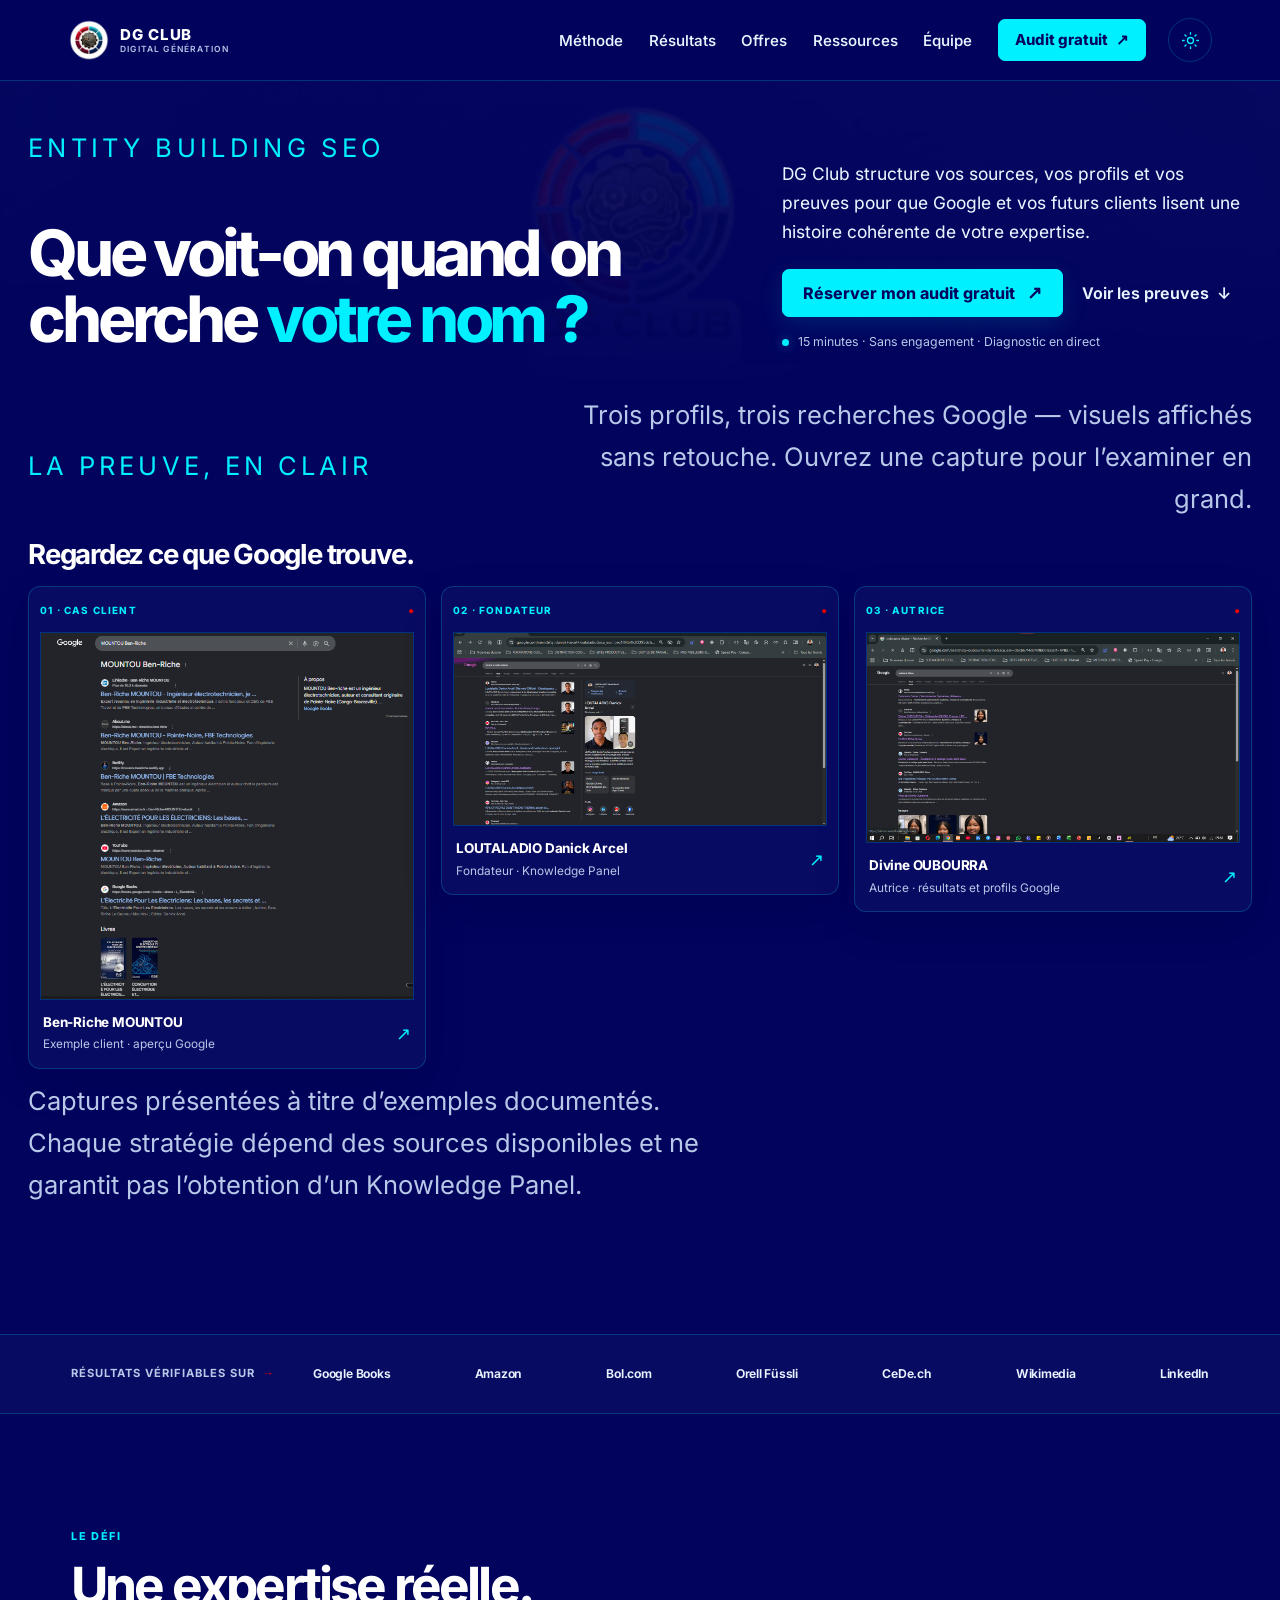
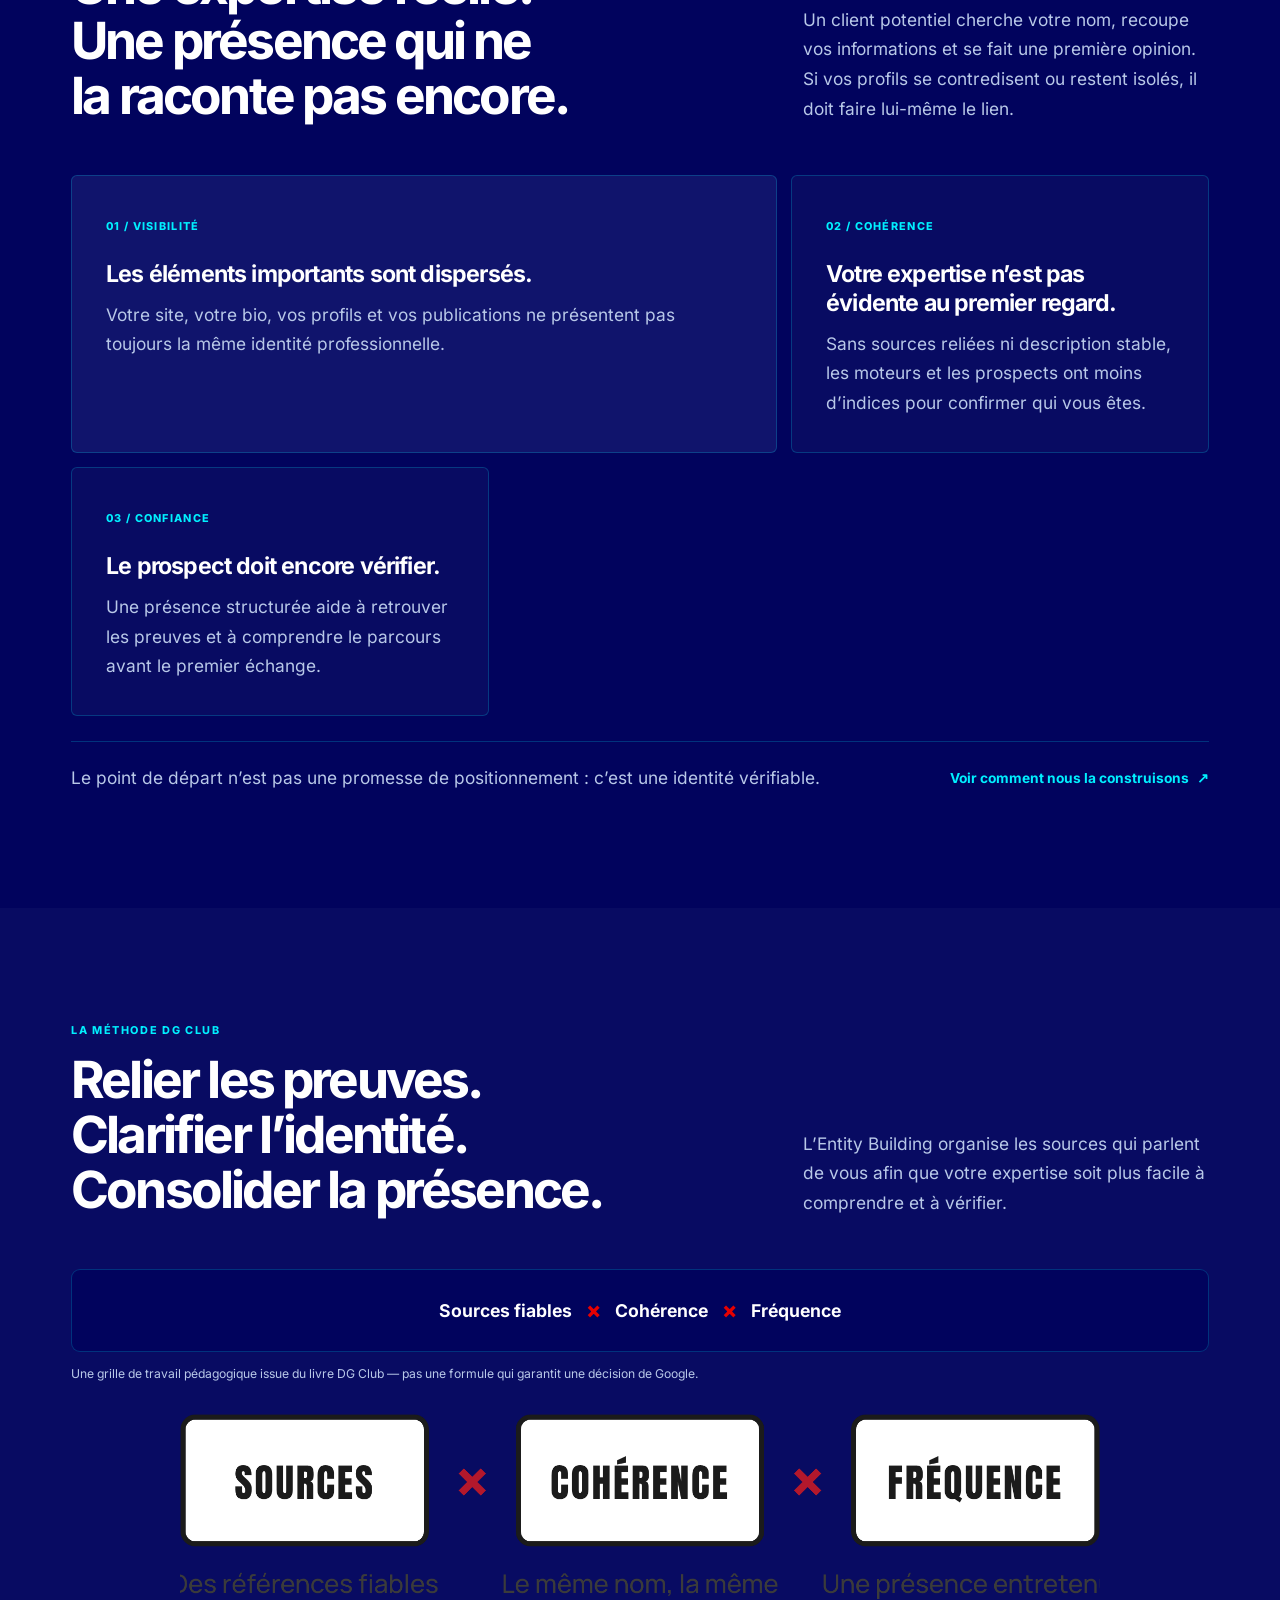
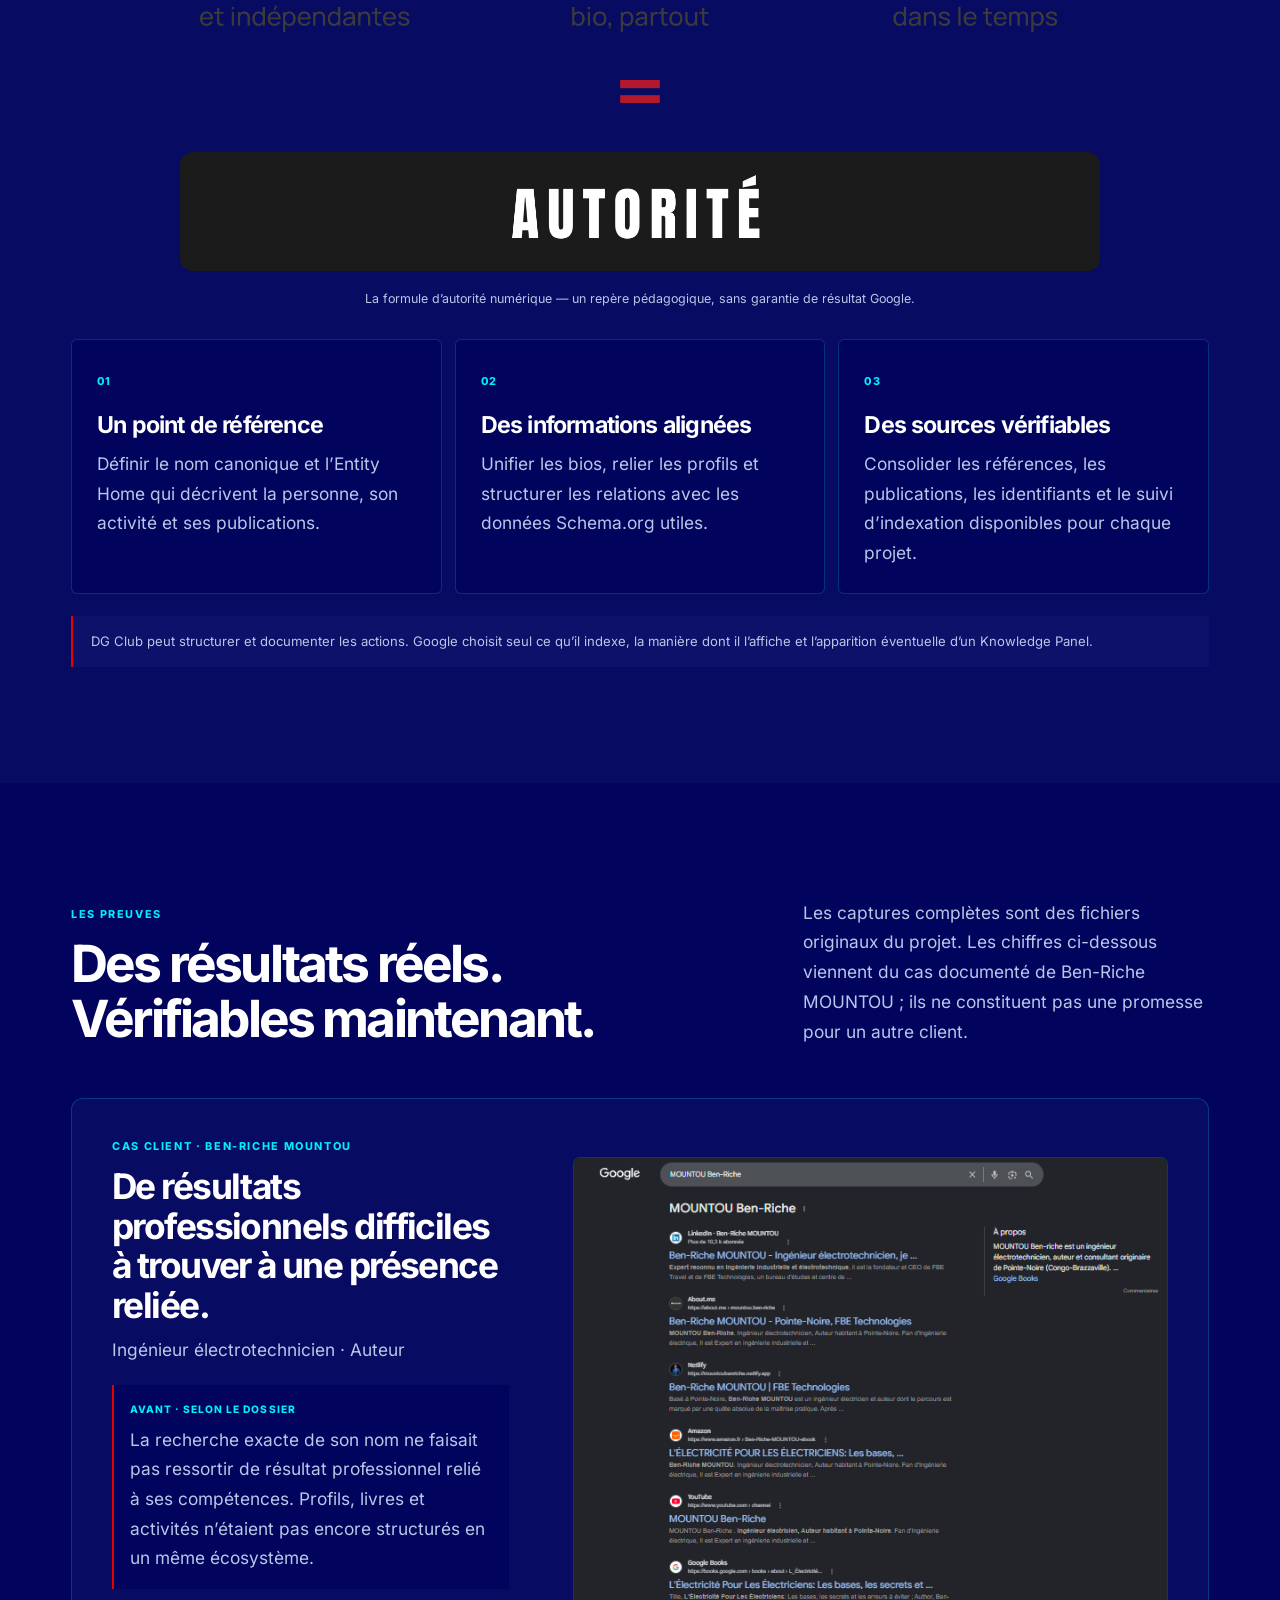
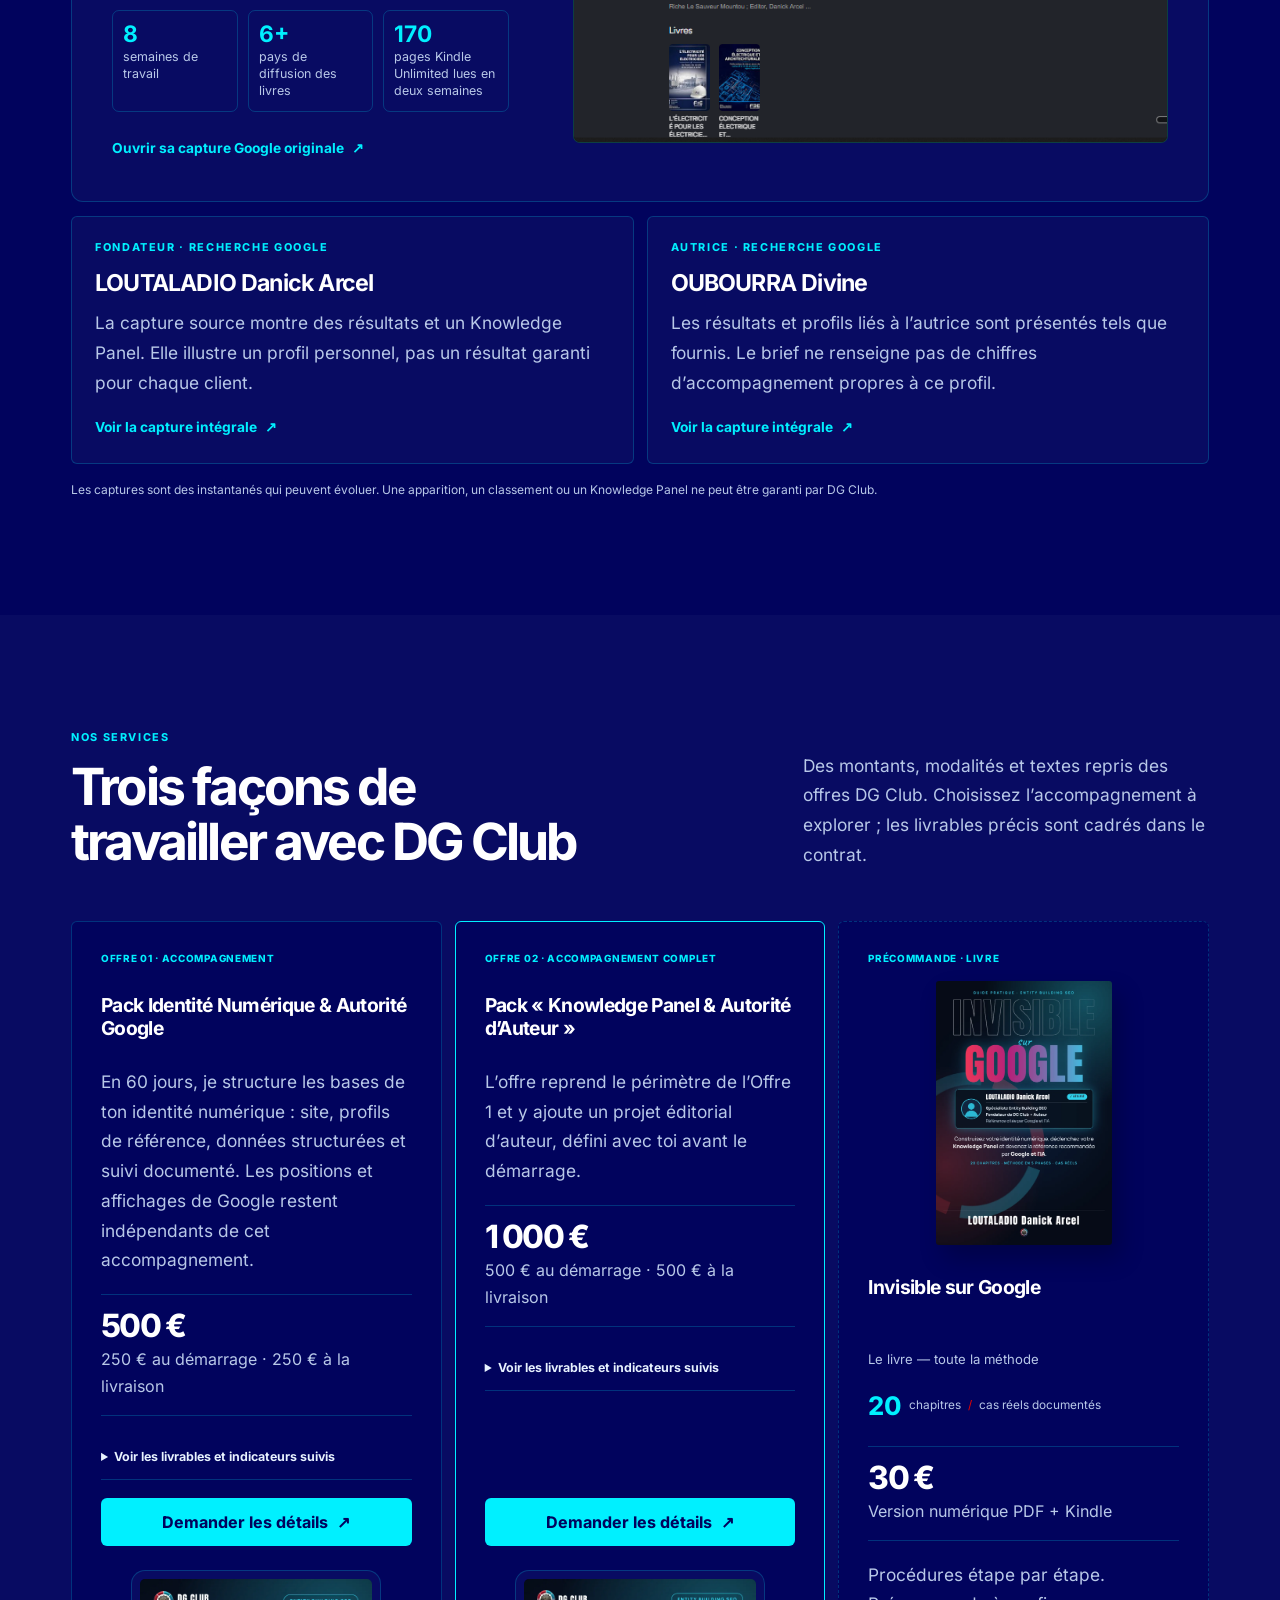
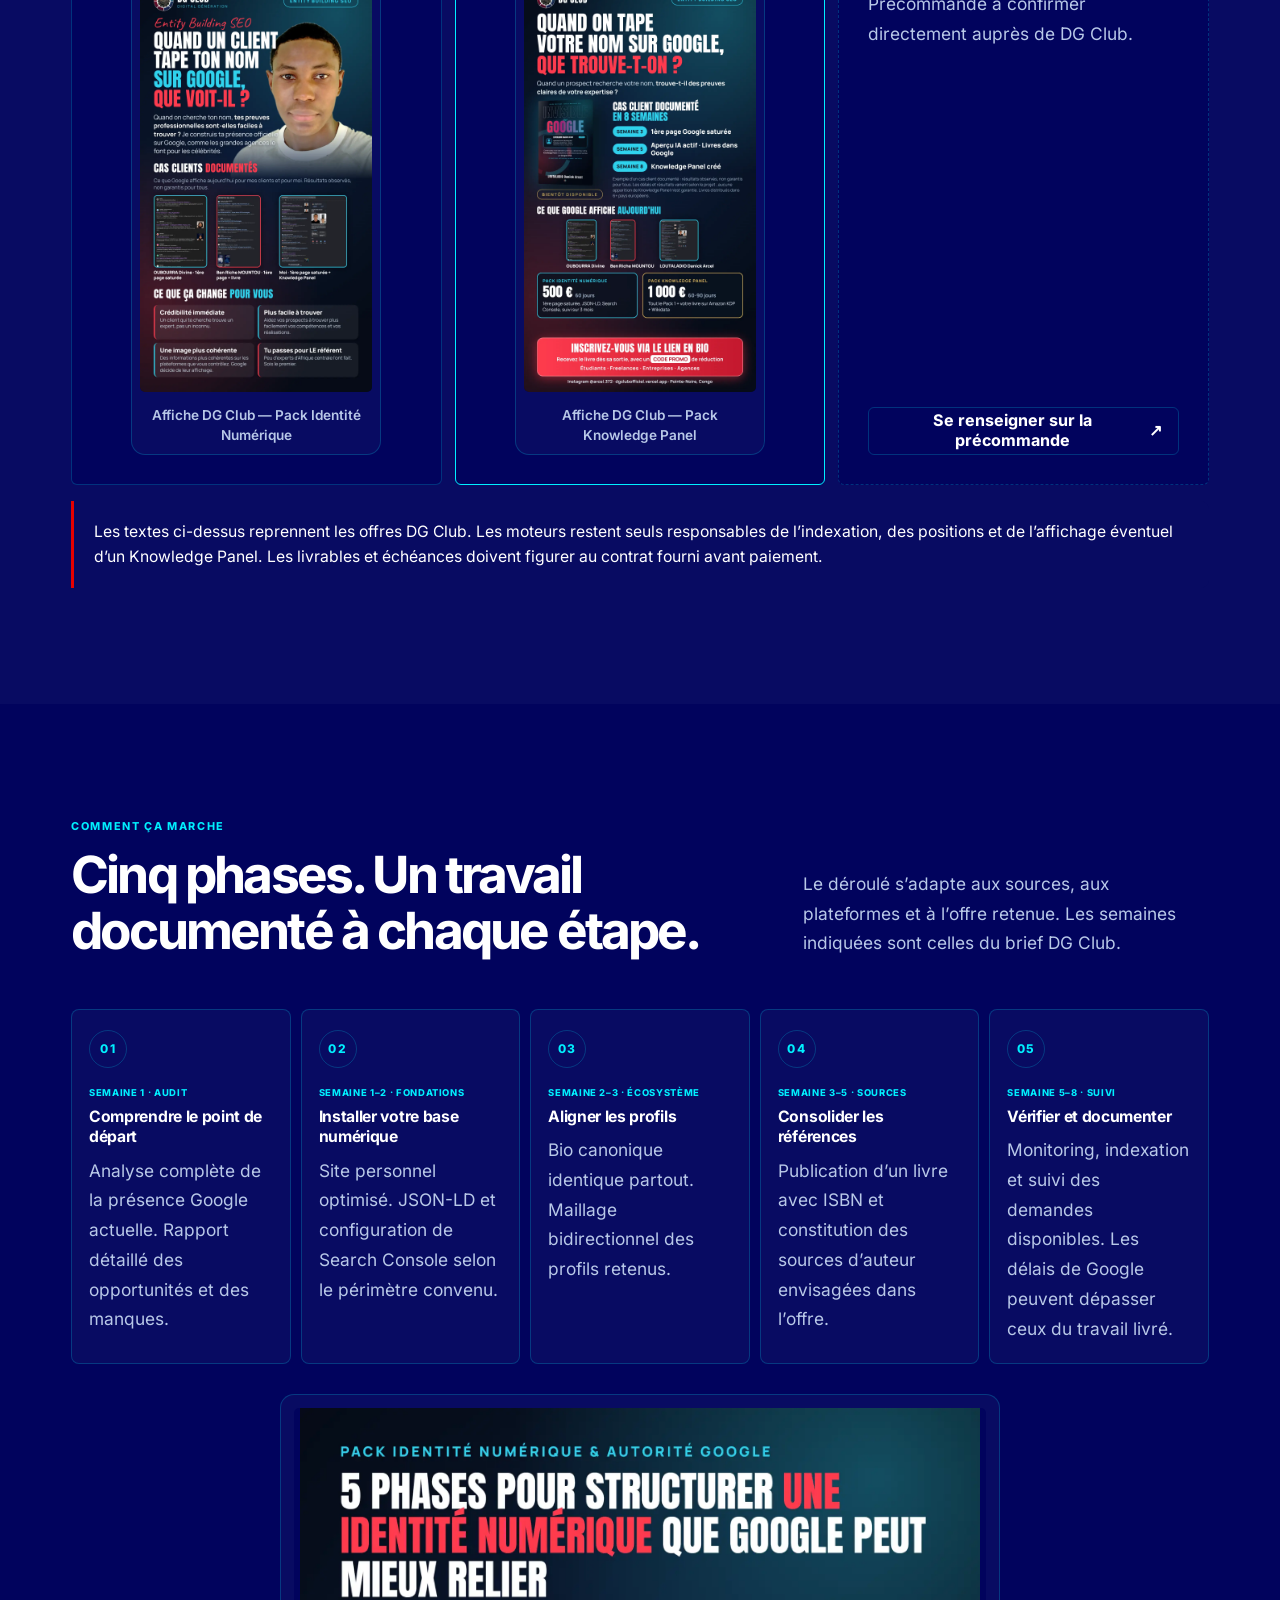
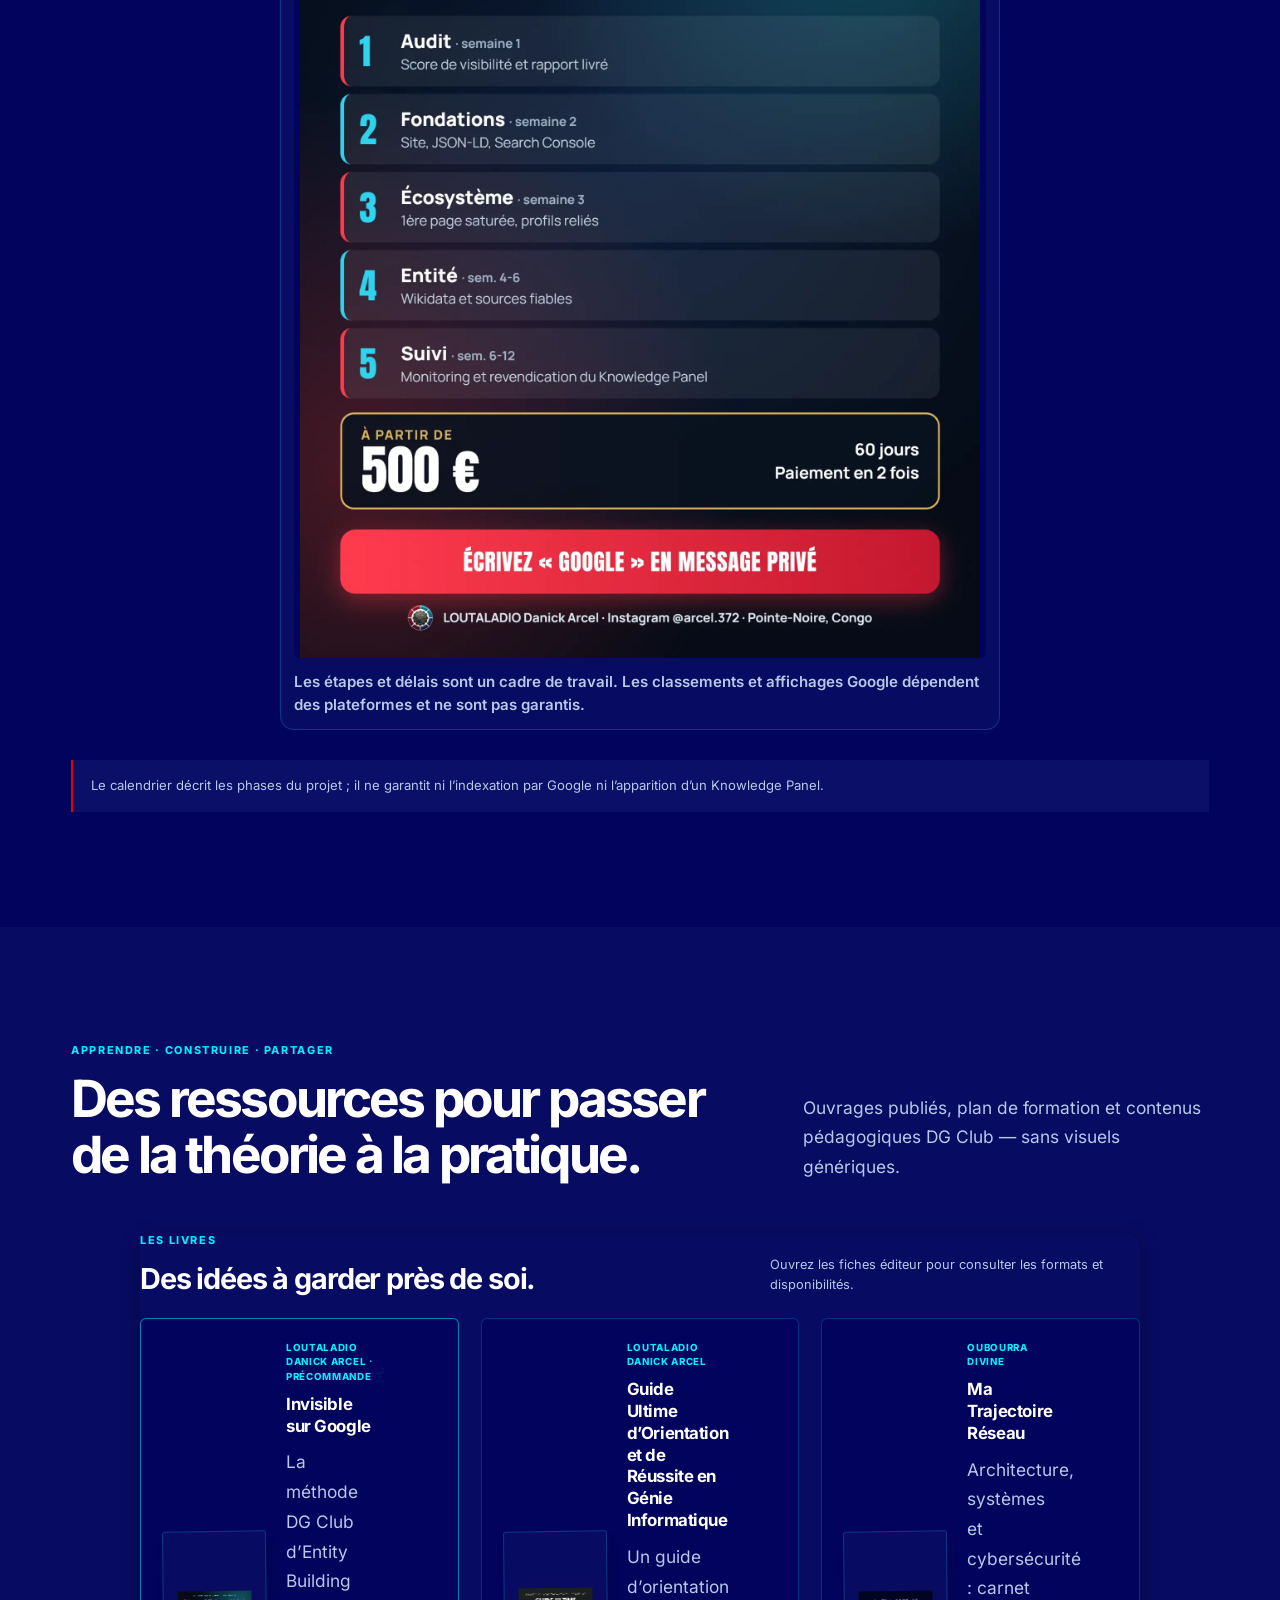
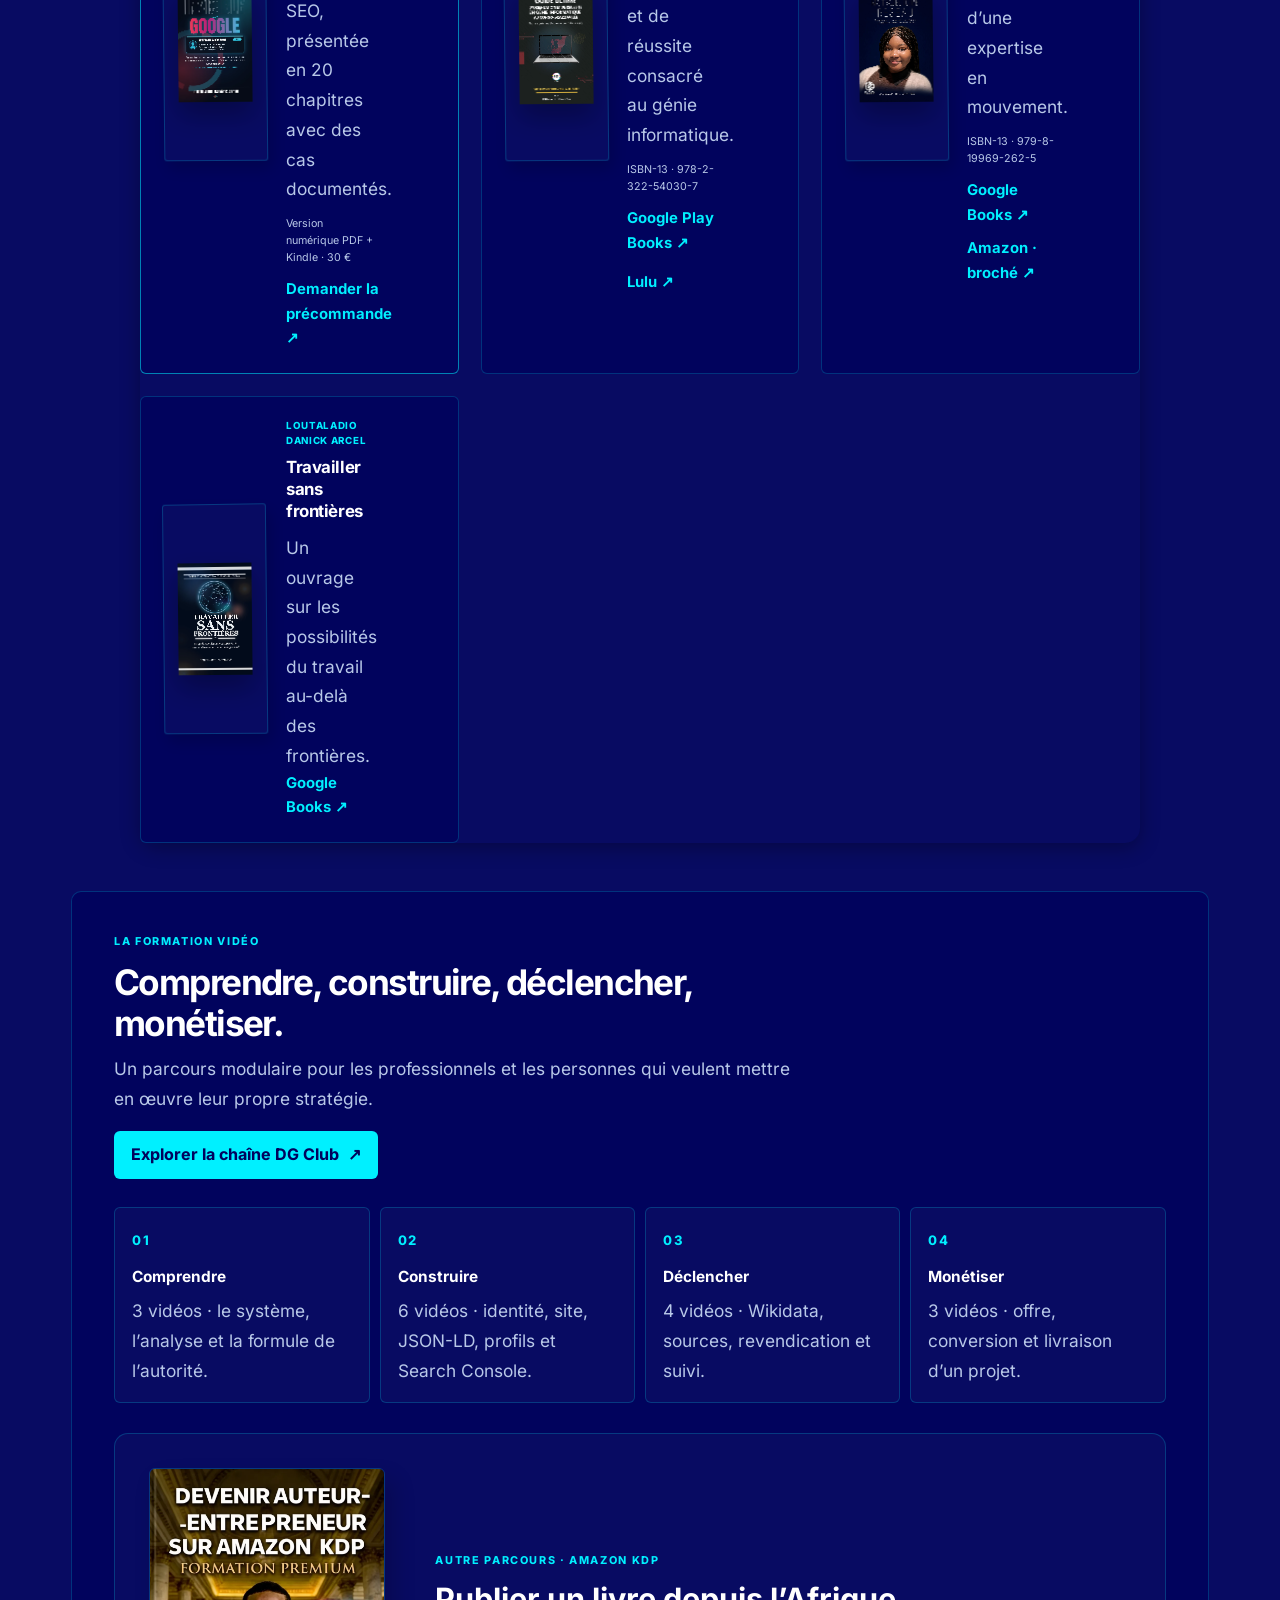
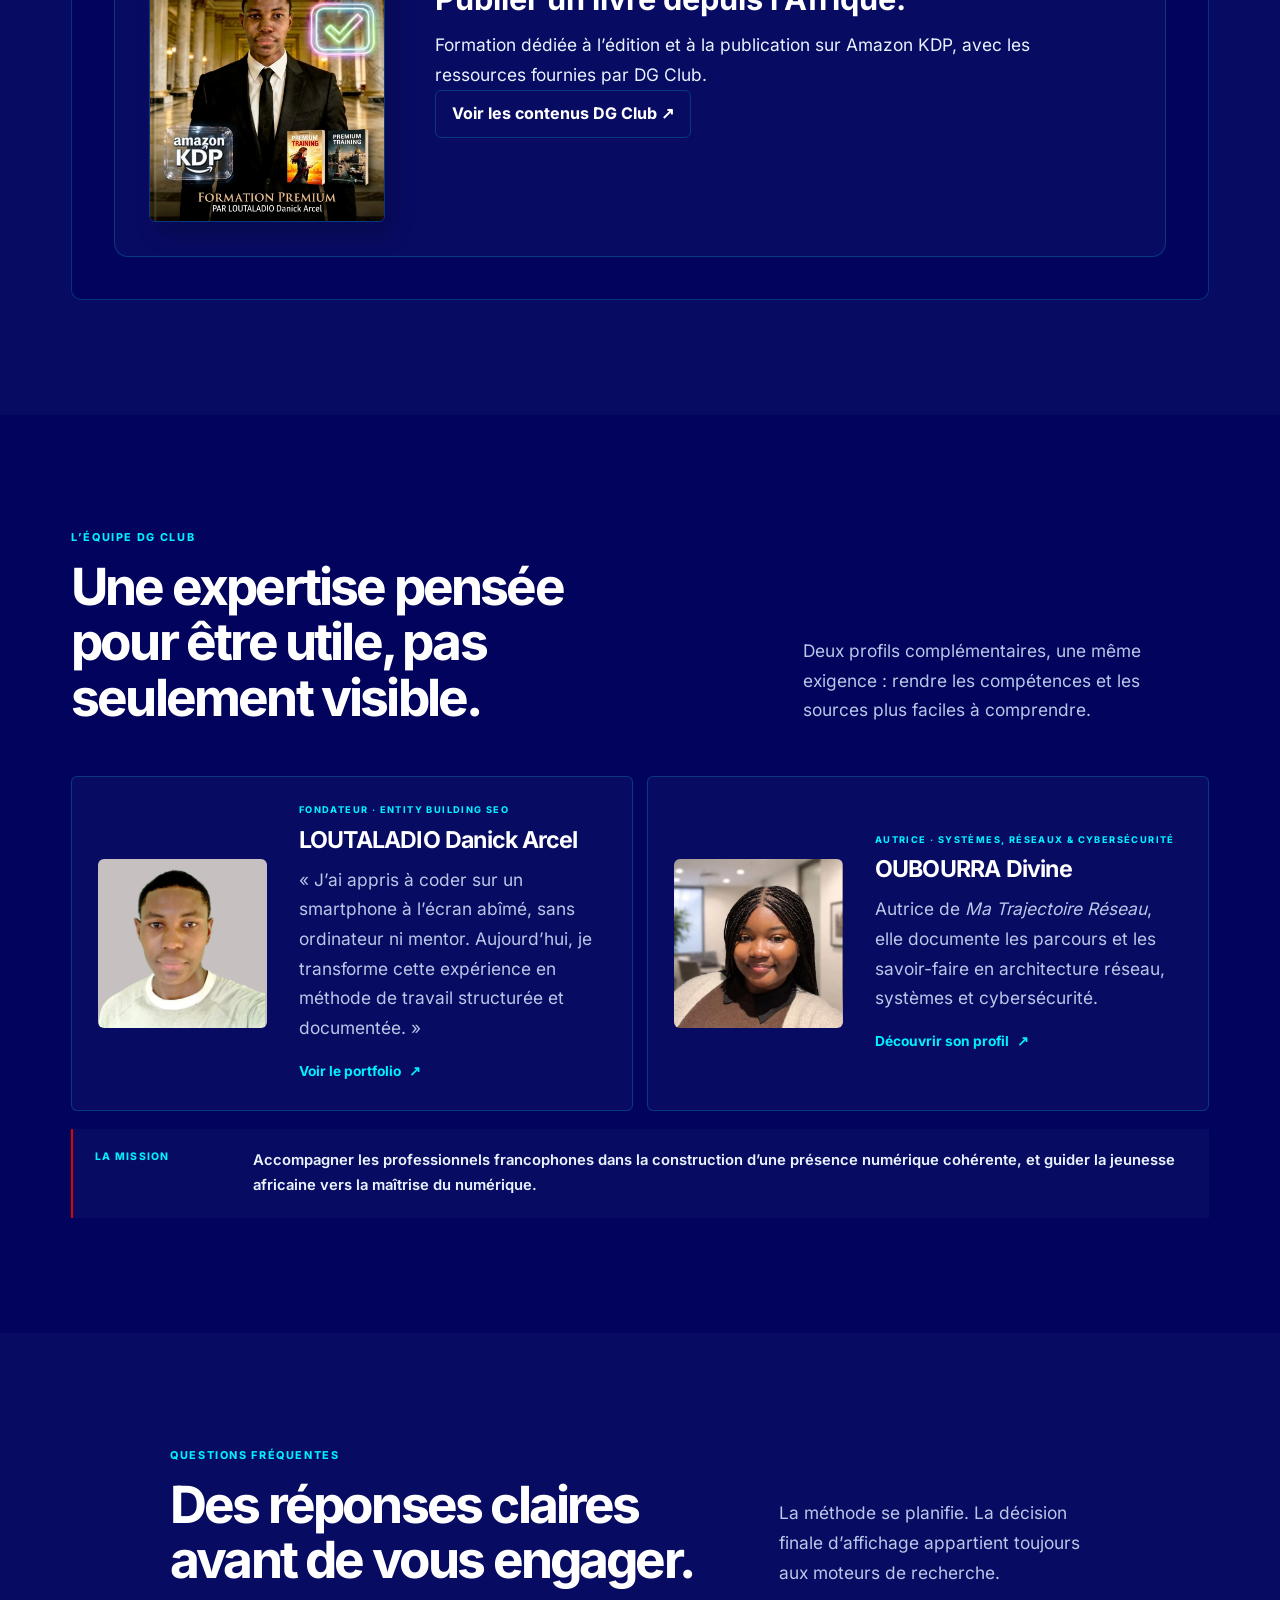
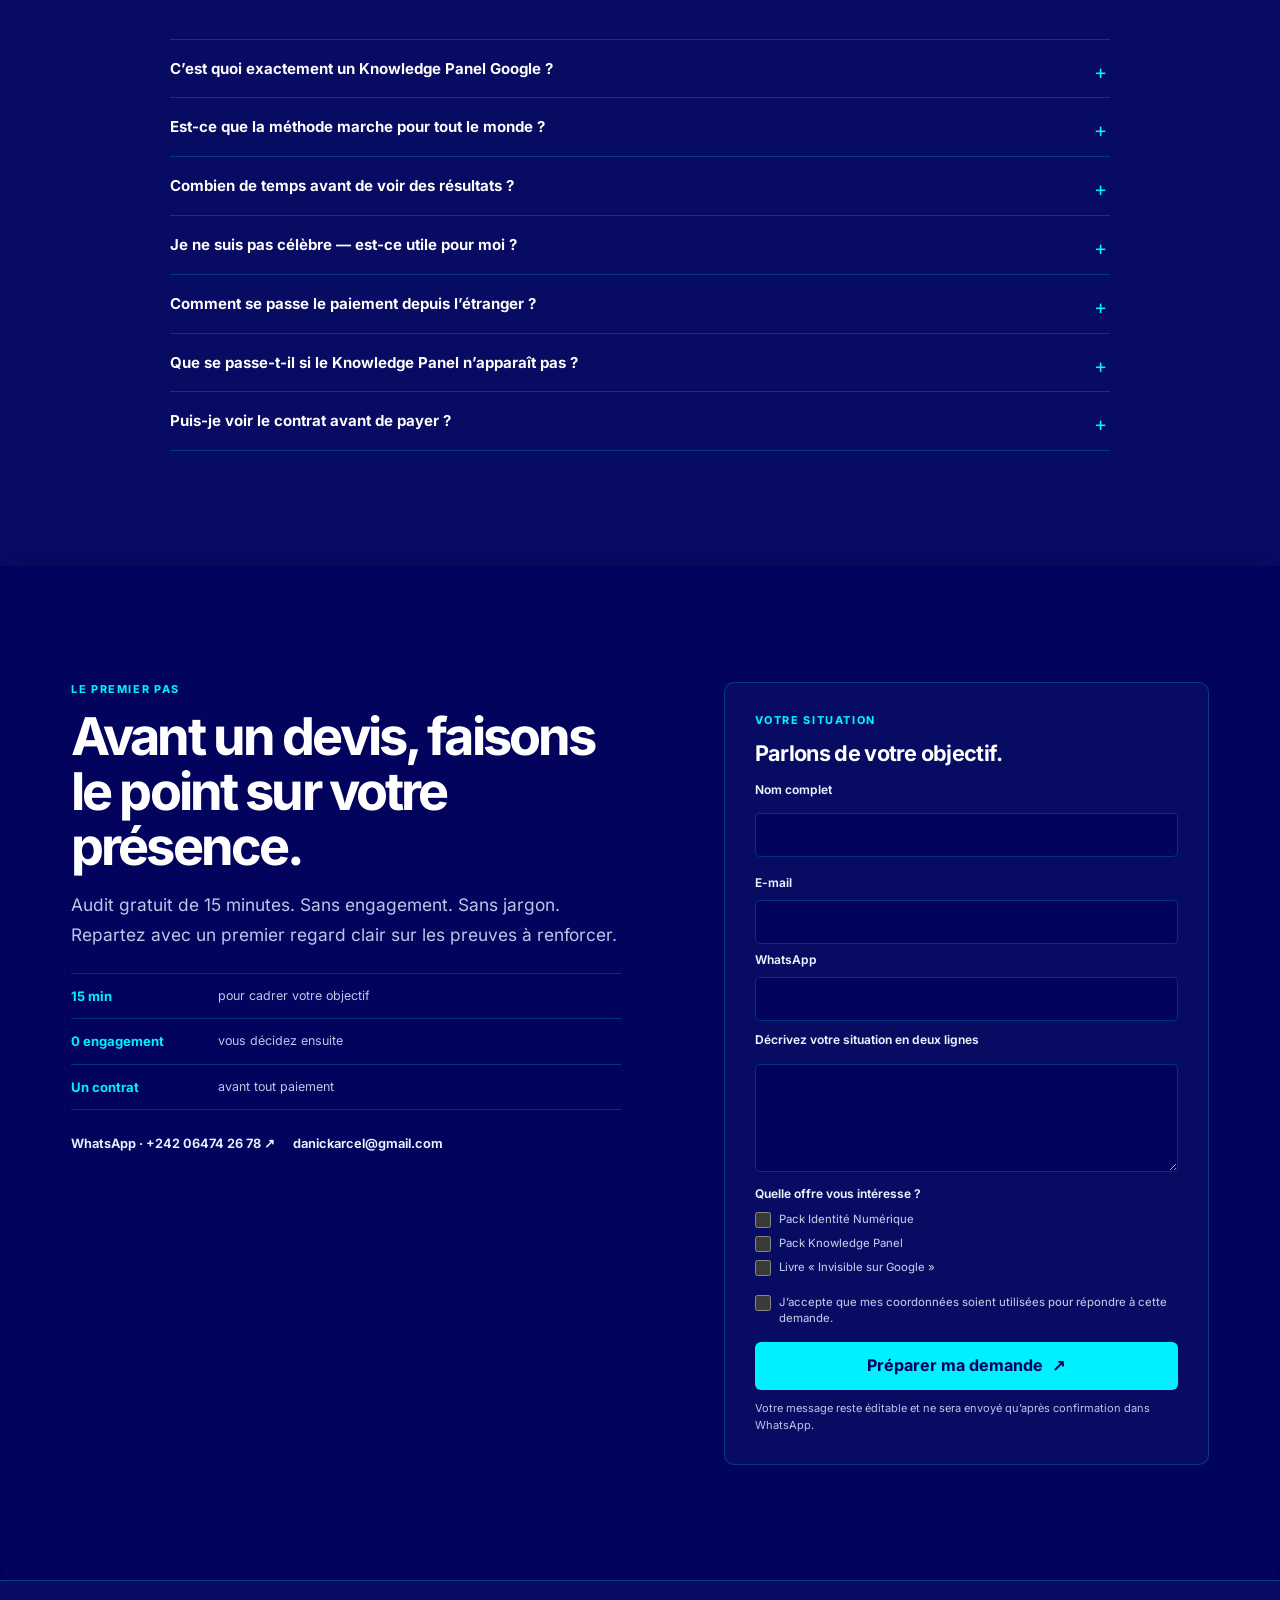
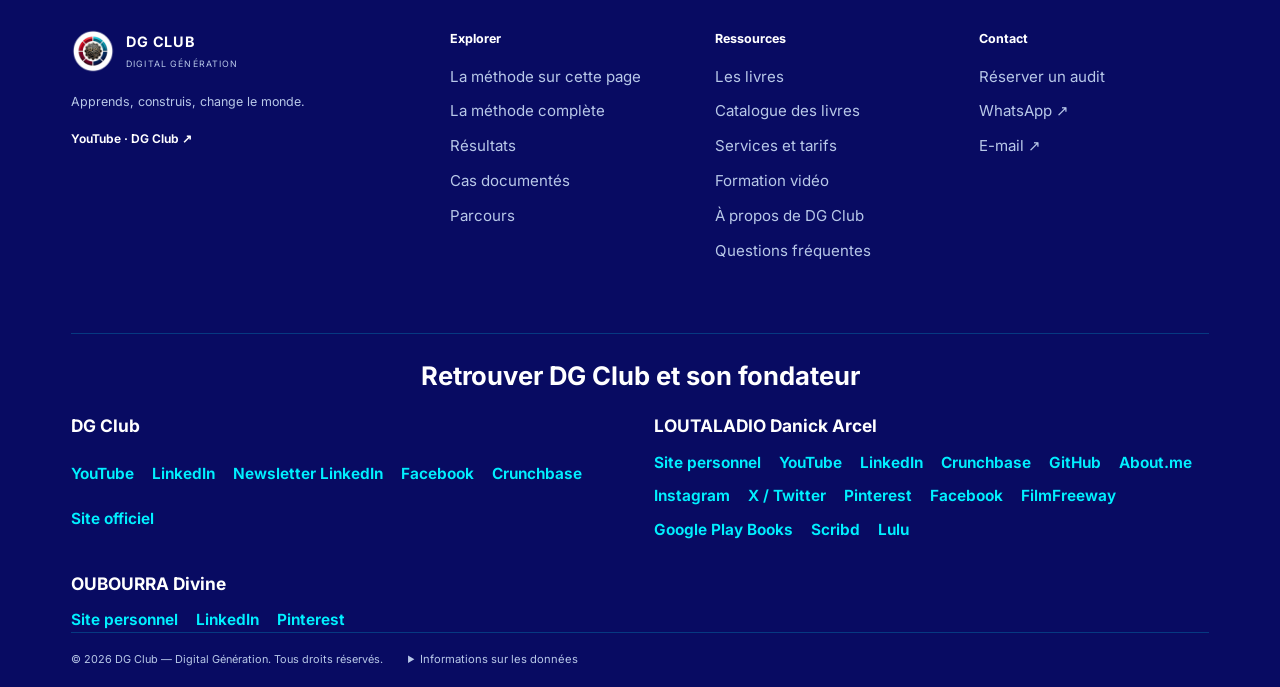
==== index.html @ a32ebce2 "Clarifier les offres DG Club et intégrer les nouveaux visuels" ====
<!DOCTYPE html>
<html lang="fr" data-theme="dark">
<head>
  <meta charset="UTF-8">
  <meta name="viewport" content="width=device-width, initial-scale=1.0">
  <meta name="theme-color" content="#01035D">
  <script>try{const t=localStorage.getItem('dgclub-theme');if(t==='dark'||t==='light')document.documentElement.dataset.theme=t}catch{}</script>
  <title>DG Club — L’académie africaine de l’autorité numérique</title>
  <meta name="description" content="DG Club accompagne les professionnels francophones en Entity Building SEO et guide la jeunesse africaine vers la maîtrise du numérique. Audit gratuit de 15 minutes.">
  <meta name="keywords" content="DG Club, Digital Génération, Entity Building SEO, identité numérique, tutoriels, livres, Danick Arcel Loutaladio, Divine Oubourra">
  <meta property="og:type" content="website">
  <meta property="og:url" content="https://dgclubofficiel.vercel.app/">
  <meta property="og:locale" content="fr_FR">
  <meta property="og:title" content="DG Club — L’académie africaine de l’autorité numérique">
  <meta property="og:description" content="Entity Building SEO pour professionnels francophones ; culture et ressources numériques pour la jeunesse africaine.">
  <meta property="og:image" content="https://dgclubofficiel.vercel.app/assets/Logo_DG_Club_Premium.png">
  <meta property="og:image:alt" content="Logo officiel DG Club, Digital Génération">
  <meta name="twitter:card" content="summary_large_image">
  <meta name="twitter:url" content="https://dgclubofficiel.vercel.app/">
  <meta name="twitter:title" content="DG Club — L’académie africaine de l’autorité numérique">
  <meta name="twitter:description" content="Entity Building SEO pour professionnels francophones ; culture et ressources numériques pour la jeunesse africaine.">
  <meta name="twitter:image" content="https://dgclubofficiel.vercel.app/assets/Logo_DG_Club_Premium.png">
  <link rel="canonical" href="https://dgclubofficiel.vercel.app/">
  <link rel="preload" href="assets/fonts/inter-latin.woff2" as="font" type="font/woff2" crossorigin>
  <link rel="preload" href="assets/brand/dgclub-banner-alpha.webp" as="image" type="image/webp" fetchpriority="high">
  <link rel="stylesheet" href="style.css">
  <link rel="stylesheet" href="hero.css">
  <link rel="stylesheet" href="social-proof-bar.css">
  <link rel="stylesheet" href="homepage-sections.css">
  <link rel="stylesheet" href="identity-polish.css">
  <link rel="icon" type="image/png" href="assets/optimized/logo-favicon-64.png">

  <!-- Graphe d’entités de la page d’accueil, fondé sur les identifiants publiés et vérifiés. -->
  <script type="application/ld+json">
  {
    "@context": "https://schema.org",
    "@graph": [
      {
        "@type": "Organization",
        "@id": "https://dgclubofficiel.vercel.app/#organization",
        "name": "DG Club",
        "alternateName": "Digital Génération Club",
        "url": "https://dgclubofficiel.vercel.app/",
        "logo": { "@type": "ImageObject", "url": "https://dgclubofficiel.vercel.app/assets/Logo_DG_Club_Premium.png", "width": 500, "height": 500 },
        "description": "DG Club est une académie numérique indépendante fondée à Pointe-Noire, au Congo-Brazzaville. Elle accompagne les professionnels francophones en Entity Building SEO et en autorité numérique, et guide la jeunesse africaine vers la maîtrise du numérique.",
        "founder": { "@id": "https://dgclubofficiel.vercel.app/#danick-loutaladio" },
        "member": { "@id": "https://dgclubofficiel.vercel.app/#divine-oubourra" },
        "sameAs": ["https://www.youtube.com/@DGClubOfficiel", "https://www.linkedin.com/company/dg-club/", "https://www.facebook.com/profile.php?id=61580465067147&sk=directory_links", "https://www.crunchbase.com/organization/dg-club-a2c3"],
        "foundingLocation": { "@type": "Place", "name": "Pointe-Noire, Congo-Brazzaville", "address": { "@type": "PostalAddress", "addressLocality": "Pointe-Noire", "addressCountry": "CG" } },
        "areaServed": ["France", "Canada", "Europe francophone", "Afrique francophone"],
        "contactPoint": { "@type": "ContactPoint", "telephone": "+24264742678", "contactType": "customer inquiries", "availableLanguage": "French" },
        "knowsAbout": ["Entity Building SEO", "identité numérique", "données structurées Schema.org", "autorité numérique", "orientation informatique", "Amazon KDP"]
      },
      {
        "@type": "WebSite",
        "@id": "https://dgclubofficiel.vercel.app/#website",
        "url": "https://dgclubofficiel.vercel.app/",
        "name": "DG Club",
        "inLanguage": "fr-FR",
        "publisher": { "@id": "https://dgclubofficiel.vercel.app/#organization" }
      },
      {
        "@type": "WebPage",
        "@id": "https://dgclubofficiel.vercel.app/#webpage",
        "url": "https://dgclubofficiel.vercel.app/",
        "name": "DG Club — L’académie africaine de l’autorité numérique",
        "inLanguage": "fr-FR",
        "isPartOf": { "@id": "https://dgclubofficiel.vercel.app/#website" },
        "about": { "@id": "https://dgclubofficiel.vercel.app/#organization" }
      },
      {
        "@type": "Person",
        "@id": "https://dgclubofficiel.vercel.app/#danick-loutaladio",
        "name": "LOUTALADIO Danick Arcel",
        "alternateName": ["Danick Arcel Loutaladio", "Danick Loutaladio"],
        "jobTitle": "Spécialiste Entity Building SEO, développeur web frontend, auteur et fondateur de DG Club",
        "description": "LOUTALADIO Danick Arcel est spécialiste en Entity Building SEO, développeur web frontend et auteur congolais. Il a fondé DG Club et accompagne les professionnels dans la structuration de leur présence et de leurs sources numériques.",
        "url": "https://loutaladiodanickarcel.vercel.app/",
        "worksFor": { "@id": "https://dgclubofficiel.vercel.app/#organization" },
        "identifier": { "@type": "PropertyValue", "propertyID": "ISNI", "value": "0000 0005 3163 3051" },
        "knowsAbout": ["Entity Building SEO", "référencement naturel", "développement web frontend", "HTML", "CSS", "JavaScript", "SQL", "édition Amazon KDP", "orientation informatique", "karaté Kyokushin-Kai"],
        "sameAs": ["https://loutaladiodanickarcel.vercel.app/", "https://www.linkedin.com/in/danick-arcel-loutaladio-3589ba394", "https://www.youtube.com/@LOUTALADIODanickArcel-j6r", "https://github.com/Loutaladio", "https://about.me/danickarcelloutaladio", "https://www.instagram.com/arcel.372/", "https://x.com/ArcelDanic36328", "https://www.pinterest.com/arcel372/", "https://www.facebook.com/profile.php?id=61575056546876&mibextid=ZbWKwL", "https://filmfreeway.com/DanickArcelLOUTALADIO", "https://www.crunchbase.com/person/danick-arcel-loutaladio", "https://play.google.com/store/books/details/LOUTALADIO_Danick_Arcel_Guide_Ultime_d_Orientation?id=-NegEQAAQBAJ", "https://fr.scribd.com/document/919687037/Guide-Ultime-D-orientation-Et-de-Reussite-en-Genie-Informatique-Au-Congo-Brazzaville", "https://www.lulu.com/spotlight/httpsaboutmedanickarcelloutaladio", "https://www.linkedin.com/newsletters/le-d%C3%A9brief-tech-de-danickos-7428729441029292032"]
      },
      {
        "@type": "Person",
        "@id": "https://dgclubofficiel.vercel.app/#divine-oubourra",
        "name": "OUBOURRA Divine",
        "alternateName": "Divine Oubourra",
        "jobTitle": "Technicienne systèmes, réseaux et cybersécurité, autrice",
        "url": "https://oubourragrealafeedivine.netlify.app/",
        "worksFor": { "@id": "https://dgclubofficiel.vercel.app/#organization" },
        "sameAs": ["https://oubourragrealafeedivine.netlify.app/", "https://fr.linkedin.com/in/divine-oubourra-2006j", "https://fr.pinterest.com/oubourradivine/"]
      },
      {
        "@type": "Book",
        "@id": "https://dgclubofficiel.vercel.app/#guide-ultime",
        "name": "Guide Ultime d’Orientation et de Réussite en Génie Informatique",
        "author": { "@id": "https://dgclubofficiel.vercel.app/#danick-loutaladio" },
        "isbn": ["978-2-322-54030-7", "9781257000647"],
        "url": "https://play.google.com/store/books/details/Guide_Ultime_d_Orientation_et_de_R%C3%A9ussite_en_G%C3%A9nie?id=-NegEQAAQBAJ",
        "sameAs": ["https://play.google.com/store/books/details/Guide_Ultime_d_Orientation_et_de_R%C3%A9ussite_en_G%C3%A9nie?id=-NegEQAAQBAJ", "https://www.lulu.com/es/shop/bax-alda-and-picka-kelly-dorvely-and-tchiss-sephora/guide-ultime-dorientation-et-de-r%C3%A9ussite-en-g%C3%A9nie-informatique/ebook/product-zmwwe7r.html"],
        "inLanguage": "fr"
      },
      {
        "@type": "Book",
        "@id": "https://dgclubofficiel.vercel.app/#ma-trajectoire-reseau",
        "name": "Ma Trajectoire Réseau : Architecture, Systèmes et Cybersécurité : Carnet d’une expertise en mouvement",
        "author": { "@id": "https://dgclubofficiel.vercel.app/#divine-oubourra" },
        "editor": { "@id": "https://dgclubofficiel.vercel.app/#danick-loutaladio" },
        "isbn": "9798199692625",
        "identifier": [
          { "@type": "PropertyValue", "propertyID": "ISBN-13", "value": "9798199692625" },
          { "@type": "PropertyValue", "propertyID": "ASIN Kindle", "value": "B0H1QP5ZM3" },
          { "@type": "PropertyValue", "propertyID": "ASIN broché", "value": "B0H467L3H5" }
        ],
        "url": "https://books.google.com/books/about/Ma_Trajectoire_R%C3%A9seau.html?id=7I7OEQAAQBAJ",
        "sameAs": ["https://books.google.com/books/about/Ma_Trajectoire_R%C3%A9seau.html?id=7I7OEQAAQBAJ", "https://www.amazon.com.au/dp/B0H1QP5ZM3", "https://www.amazon.com.au/dp/B0H467L3H5"],
        "inLanguage": "fr"
      },
      {
        "@type": "Book",
        "@id": "https://dgclubofficiel.vercel.app/#travailler-sans-frontieres",
        "name": "Travailler sans frontières",
        "author": { "@id": "https://dgclubofficiel.vercel.app/#danick-loutaladio" },
        "url": "https://books.google.com/books/about/TRAVAILLER_SANS_FRONTI%C3%88RES.html?id=b5IPEgAAQBAJ",
        "inLanguage": "fr"
      },
      {
        "@type": "Book",
        "@id": "https://dgclubofficiel.vercel.app/#invisible-sur-google",
        "name": "Invisible sur Google",
        "author": { "@id": "https://dgclubofficiel.vercel.app/#danick-loutaladio" },
        "image": "https://dgclubofficiel.vercel.app/assets/optimized/book-invisible-sur-google.webp",
        "url": "https://dgclubofficiel.vercel.app/#invisible",
        "inLanguage": "fr",
        "publisher": { "@id": "https://dgclubofficiel.vercel.app/#organization" }
      }
    ]
  }
  </script>
</head>
<body>
  <a class="skip-link" href="#main-content">Aller au contenu principal</a>
  <header>
    <nav class="site-nav" aria-label="Navigation principale">
      <a class="site-brand" href="#hero">
        <img src="assets/optimized/logo-mark-96.webp" alt="" width="42" height="42">
        <span><strong>DG CLUB</strong><small>Digital Génération</small></span>
      </a>
      <button class="theme-toggle" type="button" aria-label="Passer au thème clair" title="Passer au thème clair">
        <svg class="theme-icon theme-icon--sun" viewBox="0 0 24 24" aria-hidden="true"><circle cx="12" cy="12" r="3.8"></circle><path d="M12 2v2m0 16v2M4.93 4.93l1.42 1.42m11.3 11.3 1.42 1.42M2 12h2m16 0h2M4.93 19.07l1.42-1.42m11.3-11.3 1.42-1.42"></path></svg>
        <svg class="theme-icon theme-icon--moon" viewBox="0 0 24 24" aria-hidden="true"><path d="M20.2 15.1A8.6 8.6 0 0 1 8.9 3.8 8.7 8.7 0 1 0 20.2 15.1Z"></path></svg>
      </button>
      <button class="menu-toggle" type="button" aria-label="Ouvrir le menu" aria-expanded="false" aria-controls="site-menu"><span></span><span></span></button>
      <ul class="site-links" id="site-menu">
        <li><a href="#methode">Méthode</a></li>
        <li><a href="#resultats">Résultats</a></li>
        <li><a href="#services">Offres</a></li>
        <li><a href="#ressources">Ressources</a></li>
        <li><a href="#histoire">Équipe</a></li>
        <li><a class="nav-cta" href="#contact">Audit gratuit <span aria-hidden="true">↗</span></a></li>
      </ul>
    </nav>
  </header>

  <main id="main-content">
    <section id="hero" class="hero-section" aria-labelledby="hero-title">
      <div class="hero-inner">
        <div class="hero-intro">
          <div class="hero-copy">
            <p class="hero-eyebrow">ENTITY BUILDING SEO</p>
            <h1 id="hero-title">Que voit-on quand on cherche <span>votre nom&nbsp;?</span></h1>
          </div>
          <div class="hero-conversion">
            <p class="hero-lede">DG Club structure vos sources, vos profils et vos preuves pour que Google et vos futurs clients lisent une histoire cohérente de votre expertise.</p>
            <div class="hero-actions">
              <a class="hero-primary" href="https://wa.me/24264742678?text=Bonjour%20DG%20Club%2C%20je%20souhaite%20r%C3%A9server%20mon%20audit%20gratuit%20de%2015%20minutes." target="_blank" rel="noopener noreferrer">Réserver mon audit gratuit <span class="arrow" aria-hidden="true">↗</span></a>
              <a class="hero-secondary" href="#preuves">Voir les preuves <span aria-hidden="true">↓</span></a>
            </div>
            <p class="hero-note"><span class="note-dot" aria-hidden="true"></span> 15 minutes · Sans engagement · Diagnostic en direct</p>
          </div>
        </div>
        <div class="proof-heading" id="preuves">
          <div><p class="proof-overline">LA PREUVE, EN CLAIR</p><h2>Regardez ce que Google trouve.</h2></div>
          <p>Trois profils, trois recherches Google — visuels affichés sans retouche. Ouvrez une capture pour l’examiner en grand.</p>
        </div>
        <div class="proof-grid" aria-label="Captures Google originales de trois profils DG Club">
          <figure class="proof-card">
            <div class="proof-card-top"><span class="proof-type">01 · CAS CLIENT</span><span class="proof-signal" aria-hidden="true">●</span></div>
            <a class="proof-image-link" href="assets/proof-google-ben-riche.png" target="_blank" rel="noopener noreferrer" aria-label="Ouvrir dans un nouvel onglet la capture Google originale de Ben-Riche MOUNTOU"><img src="[data-uri]" data-src="assets/proof-google-ben-riche.png" alt="Capture Google d’origine montrant les résultats et éléments de présence en ligne pour Ben-Riche MOUNTOU" width="667" height="656" loading="lazy" decoding="async"></a>
            <figcaption><span><strong>Ben-Riche MOUNTOU</strong><span>Exemple client · aperçu Google</span></span><span class="proof-open" aria-hidden="true">↗</span></figcaption>
          </figure>
          <figure class="proof-card">
            <div class="proof-card-top"><span class="proof-type">02 · FONDATEUR</span><span class="proof-signal" aria-hidden="true">●</span></div>
            <a class="proof-image-link" href="assets/proofs/proof-google-danick.png" target="_blank" rel="noopener noreferrer" aria-label="Ouvrir dans un nouvel onglet la capture Google originale de LOUTALADIO Danick Arcel"><img src="[data-uri]" data-src="assets/proofs/proof-google-danick.png" alt="Capture Google d’origine pour LOUTALADIO Danick Arcel montrant des résultats et son Knowledge Panel" width="1366" height="705" loading="lazy" decoding="async"></a>
            <figcaption><span><strong>LOUTALADIO Danick Arcel</strong><span>Fondateur · Knowledge Panel</span></span><span class="proof-open" aria-hidden="true">↗</span></figcaption>
          </figure>
          <figure class="proof-card">
            <div class="proof-card-top"><span class="proof-type">03 · AUTRICE</span><span class="proof-signal" aria-hidden="true">●</span></div>
            <a class="proof-image-link" href="assets/proofs/proof-google-divine.png" target="_blank" rel="noopener noreferrer" aria-label="Ouvrir dans un nouvel onglet la capture Google originale de Divine Oubourra"><img src="[data-uri]" data-src="assets/proofs/proof-google-divine.png" alt="Capture Google d’origine de la recherche Oubourra Divine, avec des résultats de profils et son livre" width="1366" height="768" loading="lazy" decoding="async"></a>
            <figcaption><span><strong>Divine OUBOURRA</strong><span>Autrice · résultats et profils Google</span></span><span class="proof-open" aria-hidden="true">↗</span></figcaption>
          </figure>
        </div>
        <p class="proof-footnote">Captures présentées à titre d’exemples documentés. Chaque stratégie dépend des sources disponibles et ne garantit pas l’obtention d’un Knowledge Panel.</p>
      </div>
    </section>

    <section id="social-proof" class="social-proof-bar" aria-labelledby="social-proof-title">
      <h2 class="social-proof-title" id="social-proof-title">Résultats vérifiables sur <span aria-hidden="true">→</span></h2>
      <div class="platforms-row">
        <div class="platforms-viewport">
          <div class="platforms-track">
            <ul class="platforms-group"><li>Google Books</li><li>Amazon</li><li>Bol.com</li><li>Orell Füssli</li><li>CeDe.ch</li><li>Wikimedia</li><li>LinkedIn</li></ul>
            <ul class="platforms-group platforms-group--clone" aria-hidden="true"><li>Google Books</li><li>Amazon</li><li>Bol.com</li><li>Orell Füssli</li><li>CeDe.ch</li><li>Wikimedia</li><li>LinkedIn</li></ul>
          </div>
        </div>
        <button class="platforms-toggle" type="button" data-platforms-toggle aria-label="Défilement automatique des plateformes" aria-pressed="true" title="Mettre en pause le défilement" hidden>
          <svg class="platforms-toggle__pause" viewBox="0 0 24 24" width="18" height="18" aria-hidden="true" focusable="false"><path d="M8 5v14M16 5v14" fill="none" stroke="currentColor" stroke-width="2.2" stroke-linecap="round"/></svg>
          <svg class="platforms-toggle__play" viewBox="0 0 24 24" width="18" height="18" aria-hidden="true" focusable="false"><path d="m8 5 11 7-11 7z" fill="currentColor"/></svg>
        </button>
      </div>
    </section>

    <section id="probleme" class="home-section home-section--problem" aria-labelledby="problem-title">
      <div class="home-container">
        <div class="section-heading" data-reveal>
          <div><p class="section-kicker">LE DÉFI</p><h2 id="problem-title">Une expertise réelle. Une présence qui ne la raconte pas encore.</h2></div>
          <p class="section-intro">Un client potentiel cherche votre nom, recoupe vos informations et se fait une première opinion. Si vos profils se contredisent ou restent isolés, il doit faire lui-même le lien.</p>
        </div>
        <div class="problem-grid">
          <article class="problem-card problem-card--featured" data-reveal><span class="card-index">01 / VISIBILITÉ</span><h3>Les éléments importants sont dispersés.</h3><p>Votre site, votre bio, vos profils et vos publications ne présentent pas toujours la même identité professionnelle.</p></article>
          <article class="problem-card" data-reveal><span class="card-index">02 / COHÉRENCE</span><h3>Votre expertise n’est pas évidente au premier regard.</h3><p>Sans sources reliées ni description stable, les moteurs et les prospects ont moins d’indices pour confirmer qui vous êtes.</p></article>
          <article class="problem-card" data-reveal><span class="card-index">03 / CONFIANCE</span><h3>Le prospect doit encore vérifier.</h3><p>Une présence structurée aide à retrouver les preuves et à comprendre le parcours avant le premier échange.</p></article>
        </div>
        <div class="section-bridge" data-reveal><p>Le point de départ n’est pas une promesse de positionnement : c’est une identité vérifiable.</p><a class="text-link" href="#methode">Voir comment nous la construisons <span aria-hidden="true">↗</span></a></div>
      </div>
    </section>

    <section id="methode" class="home-section home-section--method" aria-labelledby="method-title">
      <div class="home-container">
        <div class="section-heading" data-reveal>
          <div><p class="section-kicker">LA MÉTHODE DG CLUB</p><h2 id="method-title">Relier les preuves. Clarifier l’identité. Consolider la présence.</h2></div>
          <p class="section-intro">L’Entity Building organise les sources qui parlent de vous afin que votre expertise soit plus facile à comprendre et à vérifier.</p>
        </div>
        <div class="authority-formula" role="group" aria-label="Formule pédagogique : sources fiables multipliées par cohérence multipliées par fréquence">
          <span class="formula-term">Sources fiables</span><span class="formula-operator" aria-hidden="true">×</span><span class="formula-term">Cohérence</span><span class="formula-operator" aria-hidden="true">×</span><span class="formula-term">Fréquence</span>
        </div>
        <p class="formula-note">Une grille de travail pédagogique issue du livre DG Club — pas une formule qui garantit une décision de Google.</p>
        <figure class="authority-formula-visual" data-reveal><img src="assets/method/authority-formula.webp" alt="Illustration pédagogique DG Club de la formule d’autorité numérique" width="1800" height="912" loading="lazy" decoding="async"><figcaption>La formule d’autorité numérique — un repère pédagogique, sans garantie de résultat Google.</figcaption></figure>
        <div class="method-grid">
          <article class="method-card" data-reveal><span class="method-number">01</span><h3>Un point de référence</h3><p>Définir le nom canonique et l’Entity Home qui décrivent la personne, son activité et ses publications.</p></article>
          <article class="method-card" data-reveal><span class="method-number">02</span><h3>Des informations alignées</h3><p>Unifier les bios, relier les profils et structurer les relations avec les données Schema.org utiles.</p></article>
          <article class="method-card" data-reveal><span class="method-number">03</span><h3>Des sources vérifiables</h3><p>Consolider les références, les publications, les identifiants et le suivi d’indexation disponibles pour chaque projet.</p></article>
        </div>
        <p class="honesty-note">DG Club peut structurer et documenter les actions. Google choisit seul ce qu’il indexe, la manière dont il l’affiche et l’apparition éventuelle d’un Knowledge Panel.</p>
      </div>
    </section>

    <section id="resultats" class="home-section home-section--results" aria-labelledby="results-title">
      <div class="home-container">
        <div class="section-heading" data-reveal>
          <div><p class="section-kicker">LES PREUVES</p><h2 id="results-title">Des résultats réels. Vérifiables maintenant.</h2></div>
          <p class="section-intro">Les captures complètes sont des fichiers originaux du projet. Les chiffres ci-dessous viennent du cas documenté de Ben-Riche MOUNTOU ; ils ne constituent pas une promesse pour un autre client.</p>
        </div>
        <article class="case-feature" data-reveal>
          <div class="case-copy">
            <p class="case-label">CAS CLIENT · BEN-RICHE MOUNTOU</p>
            <h3>De résultats professionnels difficiles à trouver à une présence reliée.</h3>
            <p class="case-role">Ingénieur électrotechnicien · Auteur</p>
            <div class="before-note"><span class="before-tag">AVANT · SELON LE DOSSIER</span><p>La recherche exacte de son nom ne faisait pas ressortir de résultat professionnel relié à ses compétences. Profils, livres et activités n’étaient pas encore structurés en un même écosystème.</p></div>
            <div class="case-metrics" aria-label="Résultats documentés dans le dossier de cas"><div><strong>8</strong><span>semaines de travail</span></div><div><strong>6+</strong><span>pays de diffusion des livres</span></div><div><strong>170</strong><span>pages Kindle Unlimited lues en deux semaines</span></div></div>
            <a class="text-link" href="assets/proof-google-ben-riche.png" target="_blank" rel="noopener noreferrer">Ouvrir sa capture Google originale <span aria-hidden="true">↗</span></a>
          </div>
          <a class="case-image" href="assets/proof-google-ben-riche.png" target="_blank" rel="noopener noreferrer" aria-label="Ouvrir la capture Google originale de Ben-Riche MOUNTOU en taille réelle"><img src="assets/proof-google-ben-riche.png" alt="Capture Google fournie par DG Club pour Ben-Riche MOUNTOU ; image originale sans retouche" width="667" height="656" loading="lazy" decoding="async"></a>
        </article>
        <div class="evidence-grid">
          <article class="evidence-card" data-reveal><div><p class="case-label">FONDATEUR · RECHERCHE GOOGLE</p><h3>LOUTALADIO Danick Arcel</h3><p>La capture source montre des résultats et un Knowledge Panel. Elle illustre un profil personnel, pas un résultat garanti pour chaque client.</p><a class="text-link" href="assets/proofs/proof-google-danick.png" target="_blank" rel="noopener noreferrer">Voir la capture intégrale <span aria-hidden="true">↗</span></a></div></article>
          <article class="evidence-card" data-reveal><div><p class="case-label">AUTRICE · RECHERCHE GOOGLE</p><h3>OUBOURRA Divine</h3><p>Les résultats et profils liés à l’autrice sont présentés tels que fournis. Le brief ne renseigne pas de chiffres d’accompagnement propres à ce profil.</p><a class="text-link" href="assets/proofs/proof-google-divine.png" target="_blank" rel="noopener noreferrer">Voir la capture intégrale <span aria-hidden="true">↗</span></a></div></article>
        </div>
        <p class="case-disclaimer">Les captures sont des instantanés qui peuvent évoluer. Une apparition, un classement ou un Knowledge Panel ne peut être garanti par DG Club.</p>
      </div>
    </section>

    <section id="services" class="home-section home-section--services" aria-labelledby="services-title">
      <div class="home-container">
        <div class="section-heading" data-reveal>
          <div><p class="section-kicker">NOS SERVICES</p><h2 id="services-title">Trois façons de travailler avec DG Club</h2></div>
          <p class="section-intro">Des montants, modalités et textes repris des offres DG Club. Choisissez l’accompagnement à explorer ; les livrables précis sont cadrés dans le contrat.</p>
        </div>
        <div class="offer-grid">
          <article class="offer-card" data-reveal>
            <p class="offer-label">OFFRE 01 · ACCOMPAGNEMENT</p>
            <h3>Pack Identité Numérique &amp; Autorité Google</h3>
            <p class="offer-promise">En 60 jours, je structure les bases de ton identité numérique : site, profils de référence, données structurées et suivi documenté. Les positions et affichages de Google restent indépendants de cet accompagnement.</p>
            <div class="offer-price"><strong>500 €</strong><span>250 € au démarrage · 250 € à la livraison</span></div>
            <details class="offer-details"><summary>Voir les livrables et indicateurs suivis</summary><div class="offer-detail-body"><p class="detail-title">Livrables à préciser au contrat :</p><ul><li>Audit de la présence numérique et rapport de priorités</li><li>Site professionnel et données structurées JSON-LD adaptées aux informations vérifiables</li><li>Bio de référence et cohérence des profils retenus</li><li>Search Console configuré et demandes d’indexation envoyées lorsque cela s’applique</li><li>Rapport de suivi mensuel pendant 3 mois, avec actions réalisées et observations disponibles</li></ul><p class="detail-title">Indicateurs suivis, sans résultat Google garanti :</p><ul><li>État d’indexation et évolution des pages suivies</li><li>Impressions, clics et requêtes visibles dans Search Console, lorsqu’il y a des données</li><li>Cohérence des informations publiques sur les profils concernés</li></ul></div></details>
            <a class="button button--primary offer-action" href="https://wa.me/24264742678?text=Bonjour%20DG%20Club%2C%20je%20souhaite%20en%20savoir%20plus%20sur%20le%20Pack%20Identit%C3%A9%20Num%C3%A9rique%20%26%20Autorit%C3%A9%20Google." target="_blank" rel="noopener noreferrer">Demander les détails <span aria-hidden="true">↗</span></a>
            <figure class="campaign-card"><a href="assets/campaign/offer-entity-building-source.webp" target="_blank" rel="noopener noreferrer" aria-label="Ouvrir l’affiche DG Club mise à jour du Pack Identité Numérique"><img src="assets/campaign/offer-entity-building-source.webp" alt="Affiche DG Club du Pack Identité Numérique : cas clients documentés et résultats observés non garantis pour tous" width="1152" height="2048" loading="lazy" decoding="async"></a><figcaption>Affiche DG Club — Pack Identité Numérique</figcaption></figure>
          </article>
          <article class="offer-card offer-card--featured" data-reveal>
            <p class="offer-label">OFFRE 02 · ACCOMPAGNEMENT COMPLET</p>
            <h3>Pack « Knowledge Panel &amp; Autorité d’Auteur »</h3>
            <p class="offer-promise">L’offre reprend le périmètre de l’Offre 1 et y ajoute un projet éditorial d’auteur, défini avec toi avant le démarrage.</p>
            <div class="offer-price"><strong>1&nbsp;000 €</strong><span>500 € au démarrage · 500 € à la livraison</span></div>
            <details class="offer-details"><summary>Voir les livrables et indicateurs suivis</summary><div class="offer-detail-body"><p class="detail-title">Partie 1 — L’écosystème digital complet</p><p>L’offre reprend le périmètre de l’Offre 1 et y ajoute un projet éditorial d’auteur, défini avec toi avant le démarrage.</p><p class="detail-title">Partie 2 — La publication du livre ou guide</p><p>Rédaction collaborative d’un guide professionnel de 50 à 80 pages sur ton expertise, conception, mise en page et couverture. L’accompagnement à la publication sur Amazon KDP et Google Books, l’ISBN et le profil auteur sont définis selon les exigences des plateformes et le périmètre contractuel. La distribution dépend des disponibilités et règles de chaque plateforme.</p><p class="detail-title">Partie 3 — L’entité Google</p><p>Recherche et organisation de références publiques pertinentes. Une contribution à une base de connaissance n’est envisagée que si les critères d’admissibilité, de neutralité et de sources indépendantes sont réunis ; aucune soumission ne peut déclencher ni garantir une décision de Google.</p><p class="detail-title">Ce que l’accompagnement maîtrise</p><p>Les livrables, leur calendrier, les responsabilités et les conditions de publication sont écrits dans le contrat. L’indexation, les positions, les résumés IA et les Knowledge Panels relèvent des plateformes et ne sont pas garantis.</p><p>Délai : 60 à 90 jours. Paiement : 500 € au démarrage + 500 € à la livraison.</p></div></details>
            <a class="button button--primary offer-action" href="https://wa.me/24264742678?text=Bonjour%20DG%20Club%2C%20je%20souhaite%20en%20savoir%20plus%20sur%20le%20Pack%20Knowledge%20Panel%20%26%20Autorit%C3%A9%20d%E2%80%99Auteur." target="_blank" rel="noopener noreferrer">Demander les détails <span aria-hidden="true">↗</span></a>
            <figure class="campaign-card"><a href="assets/campaign/offer-knowledge-panel-source.webp" target="_blank" rel="noopener noreferrer" aria-label="Ouvrir l’affiche fournie du Pack Knowledge Panel"><img src="assets/campaign/offer-knowledge-panel-source.webp" alt="Affiche DG Club actualisée présentant les offres Identité Numérique et Knowledge Panel, avec un cas documenté et des résultats non garantis" width="1152" height="2048" loading="lazy" decoding="async"></a><figcaption>Affiche DG Club — Pack Knowledge Panel</figcaption></figure>
          </article>
          <article class="offer-card offer-card--book" data-reveal>
            <p class="offer-label">PRÉCOMMANDE · LIVRE</p>
            <figure class="offer-book-cover"><img src="assets/optimized/book-invisible-sur-google.webp" alt="Couverture du livre Invisible sur Google de LOUTALADIO Danick Arcel" width="900" height="1350" loading="lazy" decoding="async"></figure>
            <h3>Invisible sur Google</h3>
            <p class="offer-book-subtitle">Le livre — toute la méthode</p>
            <div class="book-teaser"><span class="teaser-index">20</span><span>chapitres</span><span class="teaser-separator" aria-hidden="true">/</span><span>cas réels documentés</span></div>
            <div class="offer-price"><strong>30 €</strong><span>Version numérique PDF + Kindle</span></div>
            <p class="offer-book-note">Procédures étape par étape. Précommande à confirmer directement auprès de DG Club.</p>
            <a class="button button--outline offer-action" href="https://wa.me/24264742678?text=Bonjour%20DG%20Club%2C%20je%20souhaite%20en%20savoir%20plus%20sur%20la%20pr%C3%A9commande%20du%20livre%20Invisible%20sur%20Google." target="_blank" rel="noopener noreferrer">Se renseigner sur la précommande <span aria-hidden="true">↗</span></a>
          </article>
        </div>
        <p class="offer-disclaimer">Les textes ci-dessus reprennent les offres DG Club. Les moteurs restent seuls responsables de l’indexation, des positions et de l’affichage éventuel d’un Knowledge Panel. Les livrables et échéances doivent figurer au contrat fourni avant paiement.</p>
      </div>
    </section>

    <section id="parcours" class="home-section home-section--process" aria-labelledby="process-title">
      <div class="home-container">
        <div class="section-heading" data-reveal><div><p class="section-kicker">COMMENT ÇA MARCHE</p><h2 id="process-title">Cinq phases. Un travail documenté à chaque étape.</h2></div><p class="section-intro">Le déroulé s’adapte aux sources, aux plateformes et à l’offre retenue. Les semaines indiquées sont celles du brief DG Club.</p></div>
        <ol class="process-list">
          <li data-reveal><span class="process-count">01</span><div><p class="process-time">SEMAINE 1 · AUDIT</p><h3>Comprendre le point de départ</h3><p>Analyse complète de la présence Google actuelle. Rapport détaillé des opportunités et des manques.</p></div></li>
          <li data-reveal><span class="process-count">02</span><div><p class="process-time">SEMAINE 1–2 · FONDATIONS</p><h3>Installer votre base numérique</h3><p>Site personnel optimisé. JSON-LD et configuration de Search Console selon le périmètre convenu.</p></div></li>
          <li data-reveal><span class="process-count">03</span><div><p class="process-time">SEMAINE 2–3 · ÉCOSYSTÈME</p><h3>Aligner les profils</h3><p>Bio canonique identique partout. Maillage bidirectionnel des profils retenus.</p></div></li>
          <li data-reveal><span class="process-count">04</span><div><p class="process-time">SEMAINE 3–5 · SOURCES</p><h3>Consolider les références</h3><p>Publication d’un livre avec ISBN et constitution des sources d’auteur envisagées dans l’offre.</p></div></li>
          <li data-reveal><span class="process-count">05</span><div><p class="process-time">SEMAINE 5–8 · SUIVI</p><h3>Vérifier et documenter</h3><p>Monitoring, indexation et suivi des demandes disponibles. Les délais de Google peuvent dépasser ceux du travail livré.</p></div></li>
        </ol>
        <figure class="campaign-card process-infographic" data-reveal><a href="assets/campaign/process-five-phases.webp" target="_blank" rel="noopener noreferrer" aria-label="Ouvrir l’infographie des cinq phases de l’accompagnement DG Club"><img src="assets/campaign/process-five-phases.webp" alt="Infographie DG Club des cinq phases de l’accompagnement : audit, fondations, écosystème, entité et suivi" width="1638" height="2048" loading="lazy" decoding="async"></a><figcaption>Les étapes et délais sont un cadre de travail. Les classements et affichages Google dépendent des plateformes et ne sont pas garantis.</figcaption></figure>
        <p class="honesty-note">Le calendrier décrit les phases du projet ; il ne garantit ni l’indexation par Google ni l’apparition d’un Knowledge Panel.</p>
      </div>
    </section>

    <section id="ressources" class="home-section home-section--resources" aria-labelledby="resources-title">
      <div class="home-container">
        <div class="section-heading" data-reveal><div><p class="section-kicker">APPRENDRE · CONSTRUIRE · PARTAGER</p><h2 id="resources-title">Des ressources pour passer de la théorie à la pratique.</h2></div><p class="section-intro">Ouvrages publiés, plan de formation et contenus pédagogiques DG Club — sans visuels génériques.</p></div>
        <div id="livres" class="resource-block" aria-labelledby="books-title">
          <div class="resource-heading" data-reveal><div><p class="section-kicker">LES LIVRES</p><h3 id="books-title">Des idées à garder près de soi.</h3></div><p>Ouvrez les fiches éditeur pour consulter les formats et disponibilités.</p></div>
          <div class="book-grid">
            <article class="book-card book-card--feature" data-reveal id="invisible">
              <a class="book-visual" href="#invisible" aria-label="Revenir à la fiche du livre Invisible sur Google"><img src="assets/optimized/book-invisible-sur-google.webp" alt="Couverture source du livre Invisible sur Google de LOUTALADIO Danick Arcel" width="900" height="1350" loading="lazy" decoding="async"></a>
              <div class="book-copy"><p class="book-author">LOUTALADIO Danick Arcel · Précommande</p><h4>Invisible sur Google</h4><p>La méthode DG Club d’Entity Building SEO, présentée en 20 chapitres avec des cas documentés.</p><p class="book-id">Version numérique PDF + Kindle · 30 €</p><div class="book-links"><a href="https://wa.me/24264742678?text=Bonjour%20DG%20Club%2C%20je%20souhaite%20me%20renseigner%20sur%20la%20pr%C3%A9commande%20du%20livre%20Invisible%20sur%20Google." target="_blank" rel="noopener noreferrer">Demander la précommande ↗</a></div></div>
            </article>
            <article class="book-card" data-reveal>
              <a class="book-visual" href="https://play.google.com/store/books/details/Guide_Ultime_d_Orientation_et_de_R%C3%A9ussite_en_G%C3%A9nie?id=-NegEQAAQBAJ" target="_blank" rel="noopener noreferrer" aria-label="Consulter le Guide Ultime sur Google Play Books"><img src="assets/optimized/book-guide-ultime.webp" alt="Couverture du Guide Ultime d’Orientation et de Réussite en Génie Informatique" width="512" height="800" loading="lazy" decoding="async"></a>
              <div class="book-copy"><p class="book-author">LOUTALADIO Danick Arcel</p><h4>Guide Ultime d’Orientation et de Réussite en Génie Informatique</h4><p>Un guide d’orientation et de réussite consacré au génie informatique.</p><p class="book-id">ISBN-13 · 978-2-322-54030-7</p><div class="book-links"><a href="https://play.google.com/store/books/details/Guide_Ultime_d_Orientation_et_de_R%C3%A9ussite_en_G%C3%A9nie?id=-NegEQAAQBAJ" target="_blank" rel="noopener noreferrer">Google Play Books ↗</a><a href="https://www.lulu.com/es/shop/bax-alda-and-picka-kelly-dorvely-and-tchiss-sephora/guide-ultime-dorientation-et-de-r%C3%A9ussite-en-g%C3%A9nie-informatique/ebook/product-zmwwe7r.html" target="_blank" rel="noopener noreferrer">Lulu ↗</a></div></div>
            </article>
            <article class="book-card" data-reveal>
              <a class="book-visual" href="https://books.google.com/books/about/Ma_Trajectoire_R%C3%A9seau.html?id=7I7OEQAAQBAJ" target="_blank" rel="noopener noreferrer" aria-label="Consulter Ma Trajectoire Réseau sur Google Books"><img src="assets/optimized/book-ma-trajectoire-reseau.webp" alt="Couverture du livre Ma Trajectoire Réseau de Divine Oubourra" width="900" height="1350" loading="lazy" decoding="async"></a>
              <div class="book-copy"><p class="book-author">OUBOURRA Divine</p><h4>Ma Trajectoire Réseau</h4><p>Architecture, systèmes et cybersécurité : carnet d’une expertise en mouvement.</p><p class="book-id">ISBN-13 · 979-8-19969-262-5</p><div class="book-links"><a href="https://books.google.com/books/about/Ma_Trajectoire_R%C3%A9seau.html?id=7I7OEQAAQBAJ" target="_blank" rel="noopener noreferrer">Google Books ↗</a><a href="https://www.amazon.com.au/dp/B0H467L3H5" target="_blank" rel="noopener noreferrer">Amazon · broché ↗</a></div></div>
            </article>
            <article class="book-card" data-reveal>
              <a class="book-visual" href="https://books.google.com/books/about/TRAVAILLER_SANS_FRONTI%C3%88RES.html?id=b5IPEgAAQBAJ" target="_blank" rel="noopener noreferrer" aria-label="Consulter le livre Travailler sans frontières sur Google Books"><img src="assets/optimized/book-travailler-sans-frontieres.webp" alt="Couverture originale du livre Travailler sans frontières de LOUTALADIO Danick Arcel" width="900" height="1350" loading="lazy" decoding="async"></a>
              <div class="book-copy"><p class="book-author">LOUTALADIO Danick Arcel</p><h4>Travailler sans frontières</h4><p>Un ouvrage sur les possibilités du travail au-delà des frontières.</p><div class="book-links"><a href="https://books.google.com/books/about/TRAVAILLER_SANS_FRONTI%C3%88RES.html?id=b5IPEgAAQBAJ" target="_blank" rel="noopener noreferrer">Google Books ↗</a></div></div>
            </article>
          </div>
        </div>
        <div id="tutoriels" class="learning-panel" aria-labelledby="learning-title">
          <div class="learning-intro" data-reveal><p class="section-kicker">LA FORMATION VIDÉO</p><h3 id="learning-title">Comprendre, construire, déclencher, monétiser.</h3><p>Un parcours modulaire pour les professionnels et les personnes qui veulent mettre en œuvre leur propre stratégie.</p><a class="button button--primary" href="https://www.youtube.com/@DGClubOfficiel" target="_blank" rel="noopener noreferrer">Explorer la chaîne DG Club <span aria-hidden="true">↗</span></a></div>
          <div class="module-grid">
            <article class="module-card" data-reveal><span>01</span><h4>Comprendre</h4><p>3 vidéos · le système, l’analyse et la formule de l’autorité.</p></article>
            <article class="module-card" data-reveal><span>02</span><h4>Construire</h4><p>6 vidéos · identité, site, JSON-LD, profils et Search Console.</p></article>
            <article class="module-card" data-reveal><span>03</span><h4>Déclencher</h4><p>4 vidéos · Wikidata, sources, revendication et suivi.</p></article>
            <article class="module-card" data-reveal><span>04</span><h4>Monétiser</h4><p>3 vidéos · offre, conversion et livraison d’un projet.</p></article>
          </div>
          <article class="learning-poster" data-reveal>
            <a href="assets/optimized/course-amazon-kdp.webp" target="_blank" rel="noopener noreferrer" aria-label="Ouvrir le visuel de la formation Amazon KDP"><img src="assets/optimized/course-amazon-kdp.webp" alt="Visuel fourni pour la formation premium Devenir auteur-entrepreneur sur Amazon KDP" width="650" height="975" loading="lazy" decoding="async"></a>
            <div><p class="section-kicker">AUTRE PARCOURS · AMAZON KDP</p><h4>Publier un livre depuis l’Afrique.</h4><p>Formation dédiée à l’édition et à la publication sur Amazon KDP, avec les ressources fournies par DG Club.</p><a class="button button--outline" href="https://www.youtube.com/@DGClubOfficiel" target="_blank" rel="noopener noreferrer">Voir les contenus DG Club ↗</a></div>
          </article>
        </div>
      </div>
    </section>

    <section id="histoire" class="home-section home-section--team" aria-labelledby="team-title">
      <div class="home-container">
        <div class="section-heading" data-reveal><div><p class="section-kicker">L’ÉQUIPE DG CLUB</p><h2 id="team-title">Une expertise pensée pour être utile, pas seulement visible.</h2></div><p class="section-intro">Deux profils complémentaires, une même exigence : rendre les compétences et les sources plus faciles à comprendre.</p></div>
        <div class="team-grid">
          <article class="team-card" data-reveal><img src="assets/optimized/founder-danick.webp" alt="Portrait de LOUTALADIO Danick Arcel" width="720" height="720" loading="lazy" decoding="async"><div><p class="case-label">FONDATEUR · ENTITY BUILDING SEO</p><h3>LOUTALADIO Danick Arcel</h3><p>« J’ai appris à coder sur un smartphone à l’écran abîmé, sans ordinateur ni mentor. Aujourd’hui, je transforme cette expérience en méthode de travail structurée et documentée. »</p><a class="text-link" href="https://loutaladiodanickarcel.vercel.app/" target="_blank" rel="noopener noreferrer">Voir le portfolio <span aria-hidden="true">↗</span></a></div></article>
          <article class="team-card" data-reveal><img src="assets/optimized/founder-divine.webp" alt="Portrait d’OUBOURRA Divine" width="485" height="513" loading="lazy" decoding="async"><div><p class="case-label">AUTRICE · SYSTÈMES, RÉSEAUX &amp; CYBERSÉCURITÉ</p><h3>OUBOURRA Divine</h3><p>Autrice de <em>Ma Trajectoire Réseau</em>, elle documente les parcours et les savoir-faire en architecture réseau, systèmes et cybersécurité.</p><a class="text-link" href="https://oubourragrealafeedivine.netlify.app/" target="_blank" rel="noopener noreferrer">Découvrir son profil <span aria-hidden="true">↗</span></a></div></article>
        </div>
        <div class="mission-line" data-reveal><span>LA MISSION</span><p>Accompagner les professionnels francophones dans la construction d’une présence numérique cohérente, et guider la jeunesse africaine vers la maîtrise du numérique.</p></div>
      </div>
    </section>

    <section id="faq" class="home-section home-section--faq" aria-labelledby="faq-title">
      <div class="home-container faq-container">
        <div class="section-heading" data-reveal><div><p class="section-kicker">QUESTIONS FRÉQUENTES</p><h2 id="faq-title">Des réponses claires avant de vous engager.</h2></div><p class="section-intro">La méthode se planifie. La décision finale d’affichage appartient toujours aux moteurs de recherche.</p></div>
        <div class="faq-list">
          <details data-reveal><summary>C’est quoi exactement un Knowledge Panel Google&nbsp;?</summary><p>C’est un encadré d’informations que Google peut afficher lorsqu’il estime avoir identifié une personne, une organisation ou un autre sujet. Ce n’est ni un badge acheté ni un résultat que DG Club peut créer dans Google à sa place.</p></details>
          <details data-reveal><summary>Est-ce que la méthode marche pour tout le monde&nbsp;?</summary><p>Non. Les résultats dépendent notamment des sources disponibles, de leur fiabilité, de la cohérence des profils et des systèmes de Google. L’audit sert à évaluer la situation avant de proposer un plan réaliste.</p></details>
          <details data-reveal><summary>Combien de temps avant de voir des résultats&nbsp;?</summary><p>Les offres décrivent des échéances de 60 jours ou de 60 à 90 jours. Une indexation, un classement ou l’apparition d’un panneau peut prendre plus longtemps et demeure à la décision de Google.</p></details>
          <details data-reveal><summary>Je ne suis pas célèbre — est-ce utile pour moi&nbsp;?</summary><p>La démarche vise la clarté et la vérifiabilité d’une identité professionnelle, pas la célébrité. Elle est à envisager si vous disposez de références réelles que l’on peut structurer ; elle ne garantit pas un Knowledge Panel.</p></details>
          <details data-reveal><summary>Comment se passe le paiement depuis l’étranger&nbsp;?</summary><p>Le brief mentionne Wise, WorldFirst et le virement SEPA. Les moyens disponibles pour votre pays et les échéances exactes sont confirmés dans le devis et le contrat avant tout paiement.</p></details>
          <details data-reveal><summary>Que se passe-t-il si le Knowledge Panel n’apparaît pas&nbsp;?</summary><p>Les livrables convenus — par exemple le site, les données structurées et les profils — restent distingués d’un affichage contrôlé par Google. Aucun Knowledge Panel n’est promis ; le contrat doit préciser le périmètre et les étapes suivies.</p></details>
          <details data-reveal><summary>Puis-je voir le contrat avant de payer&nbsp;?</summary><p>Oui. Le contrat de prestation est communiqué avant tout paiement afin de vérifier les livrables, les étapes, le calendrier et les modalités de règlement.</p></details>
        </div>
      </div>
    </section>

    <section id="contact" class="home-section home-section--contact" aria-labelledby="contact-title">
      <div class="home-container contact-layout">
        <div class="contact-copy" data-reveal>
          <p class="section-kicker">LE PREMIER PAS</p>
          <h2 id="contact-title">Avant un devis, faisons le point sur votre présence.</h2>
          <p class="section-intro">Audit gratuit de 15 minutes. Sans engagement. Sans jargon. Repartez avec un premier regard clair sur les preuves à renforcer.</p>
          <div class="contact-points"><p><strong>15 min</strong><span>pour cadrer votre objectif</span></p><p><strong>0 engagement</strong><span>vous décidez ensuite</span></p><p><strong>Un contrat</strong><span>avant tout paiement</span></p></div>
          <div class="contact-direct"><a href="https://wa.me/24264742678?text=Bonjour%20DG%20Club%2C%20je%20souhaite%20r%C3%A9server%20mon%20audit%20gratuit%20de%2015%20minutes." target="_blank" rel="noopener noreferrer">WhatsApp · +242 06474 26 78 ↗</a><a href="mailto:danickarcel@gmail.com">danickarcel@gmail.com</a></div>
        </div>
        <form class="contact-form" data-contact-form data-reveal>
          <div class="form-heading"><p class="section-kicker">VOTRE SITUATION</p><h3>Parlons de votre objectif.</h3></div>
          <label for="contact-name">Nom complet</label><input id="contact-name" name="name" autocomplete="name" required>
          <div class="field-row"><div><label for="contact-email">E-mail</label><input id="contact-email" type="email" name="email" autocomplete="email" required></div><div><label for="contact-whatsapp">WhatsApp</label><input id="contact-whatsapp" type="tel" name="whatsapp" autocomplete="tel"></div></div>
          <label for="contact-situation">Décrivez votre situation en deux lignes</label><textarea id="contact-situation" name="situation" rows="4" minlength="12" maxlength="1200" required></textarea>
          <fieldset><legend>Quelle offre vous intéresse&nbsp;?</legend><div class="offer-choices"><label><input type="checkbox" name="offre" value="Pack Identité Numérique & Autorité Google"> Pack Identité Numérique</label><label><input type="checkbox" name="offre" value="Pack Knowledge Panel & Autorité d’Auteur"> Pack Knowledge Panel</label><label><input type="checkbox" name="offre" value="Invisible sur Google"> Livre « Invisible sur Google »</label></div></fieldset>
          <label class="consent-line"><input type="checkbox" name="consentement" value="oui" required><span>J’accepte que mes coordonnées soient utilisées pour répondre à cette demande.</span></label>
          <button class="button button--primary form-submit" type="submit">Préparer ma demande <span aria-hidden="true">↗</span></button>
          <p class="form-help">Votre message reste éditable et ne sera envoyé qu’après confirmation dans WhatsApp.</p>
          <p class="form-status" data-form-status role="status" aria-live="polite"></p>
        </form>
      </div>
    </section>
  </main>

  <footer class="site-footer">
    <div class="home-container footer-grid">
      <div class="footer-brand"><a href="#hero"><img src="assets/optimized/logo-mark-96.webp" alt="" width="44" height="44"><span><strong>DG CLUB</strong><small>DIGITAL GÉNÉRATION</small></span></a><p>Apprends, construis, change le monde.</p><a class="footer-youtube" href="https://www.youtube.com/@DGClubOfficiel" target="_blank" rel="noopener noreferrer">YouTube · DG Club ↗</a></div>
      <div class="footer-column"><h2>Explorer</h2><a href="#methode">La méthode sur cette page</a><a href="/methode/">La méthode complète</a><a href="#resultats">Résultats</a><a href="/resultats/">Cas documentés</a><a href="#parcours">Parcours</a></div>
      <div class="footer-column"><h2>Ressources</h2><a href="#livres">Les livres</a><a href="/livre/">Catalogue des livres</a><a href="/services/">Services et tarifs</a><a href="#tutoriels">Formation vidéo</a><a href="/a-propos/">À propos de DG Club</a><a href="#faq">Questions fréquentes</a></div>
      <div class="footer-column"><h2>Contact</h2><a href="#contact">Réserver un audit</a><a href="https://wa.me/24264742678" target="_blank" rel="noopener noreferrer">WhatsApp ↗</a><a href="mailto:danickarcel@gmail.com">E-mail ↗</a></div>
    </div>
    <nav class="home-container social-directory" aria-label="Profils officiels et réseaux sociaux">
      <h2>Retrouver DG Club et son fondateur</h2>
      <div class="social-directory__groups">
        <div><h3>DG Club</h3><a href="https://www.youtube.com/@DGClubOfficiel" target="_blank" rel="noopener noreferrer">YouTube</a><a href="https://www.linkedin.com/company/dg-club/" target="_blank" rel="noopener noreferrer">LinkedIn</a><a href="https://www.linkedin.com/newsletters/le-d%C3%A9brief-tech-de-danickos-7428729441029292032" target="_blank" rel="noopener noreferrer">Newsletter LinkedIn</a><a href="https://www.facebook.com/profile.php?id=61580465067147&amp;sk=directory_links" target="_blank" rel="noopener noreferrer">Facebook</a><a href="https://www.crunchbase.com/organization/dg-club-a2c3" target="_blank" rel="noopener noreferrer">Crunchbase</a><a href="https://dgclubofficiel.vercel.app/">Site officiel</a></div>
        <div><h3>LOUTALADIO Danick Arcel</h3><a href="https://loutaladiodanickarcel.vercel.app/" target="_blank" rel="noopener noreferrer">Site personnel</a><a href="https://www.youtube.com/@LOUTALADIODanickArcel-j6r" target="_blank" rel="noopener noreferrer">YouTube</a><a href="https://www.linkedin.com/in/danick-arcel-loutaladio-3589ba394" target="_blank" rel="noopener noreferrer">LinkedIn</a><a href="https://www.crunchbase.com/person/danick-arcel-loutaladio" target="_blank" rel="noopener noreferrer">Crunchbase</a><a href="https://github.com/Loutaladio" target="_blank" rel="noopener noreferrer">GitHub</a><a href="https://about.me/danickarcelloutaladio" target="_blank" rel="noopener noreferrer">About.me</a><a href="https://www.instagram.com/arcel.372/" target="_blank" rel="noopener noreferrer">Instagram</a><a href="https://x.com/ArcelDanic36328" target="_blank" rel="noopener noreferrer">X / Twitter</a><a href="https://www.pinterest.com/arcel372/" target="_blank" rel="noopener noreferrer">Pinterest</a><a href="https://www.facebook.com/profile.php?id=61575056546876&amp;mibextid=ZbWKwL" target="_blank" rel="noopener noreferrer">Facebook</a><a href="https://filmfreeway.com/DanickArcelLOUTALADIO" target="_blank" rel="noopener noreferrer">FilmFreeway</a><a href="https://play.google.com/store/books/details/LOUTALADIO_Danick_Arcel_Guide_Ultime_d_Orientation?id=-NegEQAAQBAJ" target="_blank" rel="noopener noreferrer">Google Play Books</a><a href="https://fr.scribd.com/document/919687037/Guide-Ultime-D-orientation-Et-de-Reussite-en-Genie-Informatique-Au-Congo-Brazzaville" target="_blank" rel="noopener noreferrer">Scribd</a><a href="https://www.lulu.com/spotlight/httpsaboutmedanickarcelloutaladio" target="_blank" rel="noopener noreferrer">Lulu</a></div>
        <div><h3>OUBOURRA Divine</h3><a href="https://oubourragrealafeedivine.netlify.app/" target="_blank" rel="noopener noreferrer">Site personnel</a><a href="https://fr.linkedin.com/in/divine-oubourra-2006j" target="_blank" rel="noopener noreferrer">LinkedIn</a><a href="https://fr.pinterest.com/oubourradivine/" target="_blank" rel="noopener noreferrer">Pinterest</a></div>
      </div>
    </nav>
    <div class="home-container footer-bottom"><p>© <span data-current-year>2026</span> DG Club — Digital Génération. Tous droits réservés.</p><details class="privacy-note" id="confidentialite"><summary>Informations sur les données</summary><p>Les informations saisies servent à répondre à votre demande. Sans endpoint de formulaire configuré, elles sont seulement ajoutées à un brouillon WhatsApp et ne partent qu’après votre validation dans WhatsApp. Aucun script Google Analytics ne se charge sans identifiant configuré et consentement.</p></details><button type="button" class="consent-settings" data-open-consent hidden>Préférences analytiques</button></div>
  </footer>
  <aside class="consent-banner" data-analytics-consent hidden aria-labelledby="consent-title"><div><h2 id="consent-title">Vos préférences</h2><p>DG Club peut mesurer l’audience avec Google Analytics si vous l’acceptez. Aucun script analytique ne se charge avant votre choix.</p></div><div class="consent-actions"><button class="button button--outline" type="button" data-consent-reject>Refuser</button><button class="button button--primary" type="button" data-consent-accept>Accepter</button></div></aside>
  <script src="site-config.js" defer></script>
  <script src="assets/gsap.min.js" defer></script>
  <script src="hero-motion.js" defer></script>
  <script src="social-proof-bar.js" defer></script>
  <script src="homepage-interactions.js" defer></script>
  <script src="script.js" defer></script>
</body>
</html>
---- style.css ----
/* Palette Pomelli officielle DG Club — thème nuit par défaut. */
:root {
    color-scheme: dark;
    --brand-navy: #01035D;
    --brand-cyan: #00F0FF;
    --brand-red: #E60101;
    --brand-white: #FFFFFF;
    --primary-color: var(--brand-cyan);
    --secondary-color: var(--brand-red);
    --accent-color: var(--brand-cyan);
    --background-color: var(--brand-navy);
    --surface-color: #080B62;
    --surface-raised: #10146C;
    --border-color: rgba(0, 240, 255, .20);
    --text-color: var(--brand-white);
    --text-light-color: #E8F3FF;
    --text-dark-color: #B8C8E8;
    --link-color: var(--brand-cyan);
}

:root[data-theme="light"] {
    color-scheme: light;
    --primary-color: var(--brand-navy);
    --secondary-color: var(--brand-red);
    --accent-color: var(--brand-navy);
    --background-color: var(--brand-white);
    --surface-color: #F4F6FD;
    --surface-raised: var(--brand-white);
    --border-color: rgba(1, 3, 93, .16);
    --text-color: var(--brand-navy);
    --text-light-color: #17224F;
    --text-dark-color: #354166;
    --link-color: var(--brand-navy);
}

/* Réinitialisation CSS */
* {
    margin: 0;
    padding: 0;
    box-sizing: border-box;
}

html {
    scroll-behavior: smooth;
}

body {
    font-family: 'Inter', 'SF Pro Display', -apple-system, BlinkMacSystemFont, 'Segoe UI', Roboto, Oxygen, Ubuntu, Cantarell, 'Open Sans', 'Helvetica Neue', sans-serif;
    background-color: var(--background-color);
    color: var(--text-color);
    line-height: 1.6;
    -webkit-font-smoothing: antialiased;
    -moz-osx-font-smoothing: grayscale;
}

/* Typographie */
h1, h2, h3, h4, h5, h6 {
    font-family: 'Inter', 'SF Pro Display', -apple-system, BlinkMacSystemFont, 'Segoe UI', Roboto, Oxygen, Ubuntu, Cantarell, 'Open Sans', 'Helvetica Neue', sans-serif;
    font-weight: 700;
    color: var(--text-color);
}

h1 {
    font-size: 3.5em;
    text-align: center;
    margin-bottom: 0.5em;
}

h2 {
    font-size: 2.5em;
    text-align: center;
    margin-bottom: 1em;
    color: var(--primary-color);
}

p {
    font-size: 1.1em;
    color: var(--text-light-color);
}

a {
    color: var(--primary-color);
    text-decoration: none;
    transition: color 0.3s ease;
}

a:hover {
    color: var(--accent-color);
}

/* Layout général */
.container {
    max-width: 1200px;
    margin: 0 auto;
    padding: 2em;
}

section {
    padding: 6em 2em;
    text-align: center;
    opacity: 1;
    transform: none;
}

section.is-visible {
    opacity: 1;
    transform: translateY(0);
}

/* Header et Navigation */
header {
    background-color: var(--surface-color);
    padding: 1em 2em;
    position: sticky;
    top: 0;
    z-index: 1000;
    box-shadow: 0 2px 10px rgba(0, 0, 0, 0.5);
}

nav {
    display: flex;
    justify-content: space-between;
    align-items: center;
    max-width: 1200px;
    margin: 0 auto;
}

.logo {
    display: flex;
    align-items: center;
    justify-content: center;
}

.logo img {
    height: 40px;
    margin-right: 10px;
}

.logo span {
    font-size: 1.8em;
    font-weight: 700;
    color: var(--text-color);
}

nav ul {
    list-style: none;
    display: flex;
}

nav ul li {
    margin-left: 2em;
}

nav ul li a {
    font-weight: 500;
    font-size: 1.1em;
    color: var(--text-light-color);
}

nav ul li a:hover {
    color: var(--primary-color);
}

a{
    color: var(--link-color);
}

/* Banderol */
.Banderol {
    position: absolute;
    top: 9em;
    right: 9em;
    background-color: black;
    border: 3px solid red;
    color: var(--text-color);
    padding: 0.5em 1em;
    border-radius: 50px;
    font-size: 0.9em;
    display: flex;
    align-items: center;
    justify-content: center;
    gap: 0.5em;
}

/* Hero Section */
#hero {
    background: linear-gradient(rgba(0, 0, 0, 0.7), rgba(0, 0, 0, 0.7)), url('assets/hero-bg.png') no-repeat center center/cover;
    min-height: 80vh;
    display: flex;
    flex-direction: column;
    justify-content: center;
    align-items: center;
    padding: 2em;
}

#hero h1 {
    font-size: 4em;
    margin-bottom: 0.2em;
    color: var(--accent-color);
    text-shadow: 0 0 10px rgba(255, 215, 0, 0.5);
}

#hero p {
    font-size: 1.5em;
    margin-bottom: 2em;
    max-width: 700px;
    font-weight: 400;
}

button {
    background-color: var(--primary-color);
    color: var(--text-color);
    border: none;
    padding: 0.8em 2em;
    font-size: 1.2em;
    border-radius: 50px;
    cursor: pointer;
    transition: background-color 0.3s ease, transform 0.2s ease;
}

button:hover {
    background-color: var(--accent-color);
    transform: translateY(-3px);
}

/* Sections générales */
#about, #tutoriels, #livres, #contact {
    background-color: var(--surface-color);
    margin: 2em auto;
    border-radius: 15px;
    max-width: 1000px;
    box-shadow: 0 5px 20px rgba(0, 0, 0, 0.3);
}

#about p {
    max-width: 800px;
    margin: 1em auto;
}

/* Grilles de contenu (Bento-like) */
.tutoriel-grid, .book-grid {
    display: grid;
    grid-template-columns: repeat(auto-fit, minmax(10px, 1fr));
    gap: 2em;
    padding: 2em;
}


.book-grid img{
   width: 60%;
}


.grid-item {
    background-color: var(--background-color);
    padding: 1.5em;
    border-radius: 10px;
    text-align: left;
    box-shadow: 0 2px 10px rgba(0, 0, 0, 0.2);
    transition: transform 0.3s ease, box-shadow 0.3s ease;
    display: flex;
    align-items: center;
    justify-content: center;
    flex-direction: column;
}



.grid-item:hover {
    transform: translateY(-5px);
    box-shadow: 0 5px 20px rgba(0, 0, 0, 0.4);
}

.grid-item img {
    max-width: 80%;
    height: auto;
    border-radius: 8px;
    margin-bottom: 1em;
}

.grid-item h3 {
    color: var(--primary-color);
    margin-bottom: 0.5em;
}

.grid-item p {
    font-size: 0.95em;
    color: var(--text-dark-color);
}

/* Formulaire de contact */
#contact form {
    display: flex;
    flex-direction: column;
    max-width: 600px;
    margin: 2em auto;
    gap: 1em;
}

#contact input, #contact textarea {
    padding: 1em;
    border: 1px solid var(--border-color);
    border-radius: 8px;
    background-color: var(--surface-color);
    color: var(--text-color);
    font-size: 1em;
}

#contact input::placeholder, #contact textarea::placeholder {
    color: var(--text-dark-color);
}

#contact button {
    align-self: center;
    width: 50%;
}

/* Footer */
footer {
    background-color: var(--surface-color);
    text-align: center;
    padding: 2em;
    color: var(--text-dark-color);
    font-size: 0.9em;
}

/* Responsive Design */
@media (max-width: 768px) {
    nav {
        flex-direction: column;
    }

    nav ul {
        margin-top: 1em;
        flex-wrap: wrap;
        justify-content: center;
    }

    nav ul li {
        margin: 0.5em 1em;
    }

    #hero h1 {
        font-size: 2.5em;
    }

    #hero p {
        font-size: 1.2em;
    }

    h2 {
        font-size: 2em;
    }

    .tutoriel-grid, .book-grid {
        grid-template-columns: 1fr;
    }
}
---- hero.css ----
/* DG Club · Hero v2 — palette officielle Pomelli, screenshots sources inchangés. */
@font-face {
  font-family: Inter;
  font-style: normal;
  font-weight: 100 900;
  font-display: swap;
  src: url("assets/fonts/inter-latin.woff2") format("woff2");
}

html { scroll-behavior: smooth; scroll-padding-top: 88px; }
body {
  background: var(--background-color);
  color: var(--text-color);
  font-family: Inter, -apple-system, BlinkMacSystemFont, "Segoe UI", sans-serif;
  transition: background-color .2s ease, color .2s ease;
}
body > header {
  position: sticky;
  inset-block-start: 0;
  z-index: 20;
  padding: 0;
  background: rgba(1, 3, 93, .92);
  border-block-end: 1px solid var(--border-color);
  box-shadow: none;
  -webkit-backdrop-filter: blur(12px);
  backdrop-filter: blur(12px);
}
:root[data-theme="light"] body > header { background: rgba(255, 255, 255, .94); }
.site-nav {
  position: relative;
  width: min(1280px, 100%);
  min-height: 76px;
  margin: 0 auto;
  padding: 0 28px;
  display: flex;
  flex-direction: row;
  justify-content: flex-start;
  align-items: center;
  gap: 22px;
}
.site-brand {
  order: 1;
  display: inline-flex;
  align-items: center;
  gap: 10px;
  flex: 0 0 auto;
  color: var(--text-color);
  text-decoration: none;
}
.site-brand img { width: 42px; height: 42px; object-fit: contain; }
.site-brand span { display: flex; flex-direction: column; gap: 3px; line-height: 1; }
.site-brand strong { font-size: .94rem; font-weight: 800; letter-spacing: .06em; }
.site-brand small { color: var(--text-dark-color); font-size: .53rem; font-weight: 600; letter-spacing: .14em; text-transform: uppercase; }
.site-links {
  order: 2;
  display: flex;
  align-items: center;
  gap: clamp(14px, 2vw, 27px);
  list-style: none;
  margin: 0 0 0 auto;
  padding: 0;
}
.site-links li { margin: 0; }
.site-links a {
  color: var(--text-light-color);
  font-size: .83rem;
  font-weight: 550;
  text-decoration: none;
  transition: color .18s ease, background-color .18s ease;
}
.site-links a:hover { color: var(--brand-cyan); }
:root[data-theme="light"] .site-links a:hover { color: var(--brand-red); }
.site-links .nav-cta {
  display: inline-flex;
  align-items: center;
  justify-content: center;
  gap: 8px;
  min-height: 42px;
  padding: 0 16px;
  border: 1px solid var(--brand-cyan);
  border-radius: 7px;
  background: var(--brand-cyan);
  color: var(--brand-navy);
  font-size: .81rem;
  font-weight: 750;
}
.site-links .nav-cta:hover { background: transparent; color: var(--brand-cyan); }
:root[data-theme="light"] .site-links .nav-cta { border-color: var(--brand-navy); background: var(--brand-navy); color: var(--brand-white); }
:root[data-theme="light"] .site-links .nav-cta:hover { background: transparent; color: var(--brand-navy); }
.theme-toggle {
  order: 3;
  display: grid;
  width: 42px;
  height: 42px;
  flex: 0 0 42px;
  place-items: center;
  padding: 0;
  border: 1px solid var(--border-color);
  border-radius: 50%;
  background: transparent;
  color: var(--brand-cyan);
  cursor: pointer;
  transition: background-color .18s ease, border-color .18s ease, color .18s ease;
}
.theme-toggle:hover { border-color: var(--brand-cyan); background: rgba(0, 240, 255, .09); }
:root[data-theme="light"] .theme-toggle { color: var(--brand-navy); }
.theme-icon { width: 19px; height: 19px; fill: none; stroke: currentColor; stroke-width: 1.7; stroke-linecap: round; stroke-linejoin: round; }
:root[data-theme="dark"] .theme-icon--moon,
:root[data-theme="light"] .theme-icon--sun { display: none; }
.menu-toggle { display: none; }

#hero.hero-section {
  position: relative;
  isolation: isolate;
  max-width: none;
  min-height: auto;
  margin: 0;
  padding: clamp(40px, 4.2vw, 46px) 28px clamp(60px, 6vw, 86px);
  display: block;
  overflow: hidden;
  text-align: left;
  opacity: 1;
  transform: none;
  background: var(--background-color);
}
#hero.hero-section::before,
#hero.hero-section::after {
  position: absolute;
  z-index: -1;
  content: "";
  pointer-events: none;
  border-radius: 50%;
}
#hero.hero-section::before {
  top: 0;
  left: 50%;
  right: auto;
  width: min(1280px, 100%);
  aspect-ratio: 4 / 1;
  transform: translateX(-50%);
  border-radius: 0;
  background: url("assets/brand/dgclub-banner-alpha.webp") center / 100% auto no-repeat;
  opacity: .18;
  filter: blur(1px);
  -webkit-mask-image: linear-gradient(to bottom, #000 0%, rgba(0,0,0,.72) 52%, transparent 100%);
  mask-image: linear-gradient(to bottom, #000 0%, rgba(0,0,0,.72) 52%, transparent 100%);
}
#hero.hero-section::after {
  display: none;
}
:root[data-theme="light"] #hero.hero-section::before { opacity: .10; filter: blur(1px); }
.hero-inner { position: relative; width: min(1280px, 100%); margin: 0 auto; }
.hero-intro {
  display: grid;
  grid-template-columns: minmax(0, 1.12fr) minmax(310px, .78fr);
  align-items: end;
  gap: clamp(34px, 6vw, 86px);
  margin-block-end: clamp(30px, 3.3vw, 42px);
}
.hero-copy { max-width: 800px; }
.hero-eyebrow {
  display: flex;
  align-items: center;
  gap: 10px;
  margin: 0 0 22px;
  color: var(--brand-cyan);
  font-size: .70rem;
  font-weight: 750;
  letter-spacing: .17em;
  text-transform: uppercase;
}
.hero-eyebrow::before { content: ""; width: 25px; height: 2px; background: var(--brand-red); }
:root[data-theme="light"] .hero-eyebrow { color: var(--brand-navy); }
#hero.hero-section .hero-copy h1 {
  max-width: 810px;
  margin: 0;
  color: var(--text-color);
  font-family: Inter, -apple-system, BlinkMacSystemFont, "Segoe UI", sans-serif;
  font-size: clamp(2.75rem, 5vw, 4.5rem);
  font-weight: 760;
  line-height: 1.03;
  letter-spacing: -.065em;
  text-align: left;
  text-wrap: balance;
  text-shadow: none;
}
#hero.hero-section .hero-copy h1 span { color: var(--brand-cyan); }
:root[data-theme="light"] #hero.hero-section .hero-copy h1 span { color: var(--brand-navy); }
.hero-conversion { max-width: 470px; justify-self: end; }
#hero.hero-section .hero-lede {
  margin: 0;
  color: var(--text-light-color);
  font-size: clamp(.98rem, 1.15vw, 1.08rem);
  font-weight: 430;
  line-height: 1.75;
}
.hero-actions { display: flex; align-items: center; flex-wrap: wrap; gap: 17px; margin-block-start: 23px; }
.hero-primary {
  min-height: 52px;
  display: inline-flex;
  align-items: center;
  justify-content: center;
  gap: 12px;
  padding: 0 20px;
  border: 1px solid var(--brand-cyan);
  border-radius: 7px;
  background: var(--brand-cyan);
  color: var(--brand-navy);
  font-size: .9rem;
  font-weight: 760;
  text-decoration: none;
  box-shadow: 0 8px 26px rgba(0, 240, 255, .12);
  transition: transform .18s ease, box-shadow .18s ease, background-color .18s ease;
}
.hero-primary:hover { transform: translateY(-2px); box-shadow: 0 11px 28px rgba(0, 240, 255, .20); color: var(--brand-navy); }
:root[data-theme="light"] .hero-primary { border-color: var(--brand-navy); background: var(--brand-navy); color: var(--brand-white); box-shadow: 0 8px 24px rgba(1, 3, 93, .14); }
:root[data-theme="light"] .hero-primary:hover { background: #080B62; color: var(--brand-white); }
.hero-primary .arrow { font-size: 1.1rem; line-height: 1; }
.hero-secondary { display: inline-flex; align-items: center; gap: 8px; min-height: 42px; padding: 0 2px; color: var(--text-light-color); font-size: .85rem; font-weight: 650; text-decoration: none; }
.hero-secondary:hover { color: var(--brand-cyan); }
:root[data-theme="light"] .hero-secondary:hover { color: var(--brand-red); }
#hero.hero-section .hero-note { display: flex; align-items: center; gap: 9px; margin: 15px 0 0; color: var(--text-dark-color); font-size: .77rem; line-height: 1.6; }
.note-dot { width: 7px; height: 7px; flex: 0 0 7px; border-radius: 50%; background: var(--brand-cyan); box-shadow: 0 0 11px rgba(0, 240, 255, .45); }
.proof-heading { display: flex; align-items: end; justify-content: space-between; gap: 28px; margin-block-end: 15px; }
.proof-overline { margin: 0 0 9px; color: var(--brand-cyan); font-size: .67rem; font-weight: 750; letter-spacing: .16em; }
:root[data-theme="light"] .proof-overline { color: var(--brand-navy); }
.proof-heading h2 { margin: 0; color: var(--text-color); font-size: clamp(1.34rem, 2.2vw, 1.72rem); font-weight: 720; letter-spacing: -.045em; line-height: 1.2; text-align: left; }
.proof-heading > p { max-width: 390px; margin: 0 0 2px; color: var(--text-dark-color); font-size: .82rem; line-height: 1.6; text-align: right; }
.proof-grid { display: grid; grid-template-columns: repeat(3, minmax(0, 1fr)); align-items: start; gap: 15px; }
.proof-card {
  min-width: 0;
  display: flex;
  flex-direction: column;
  margin: 0;
  padding: 11px;
  border: 1px solid var(--border-color);
  border-radius: 12px;
  background: var(--surface-color);
  box-shadow: 0 14px 42px rgba(0, 0, 25, .12);
  transition: border-color .2s ease, box-shadow .2s ease, background-color .2s ease;
}
.proof-card:hover { border-color: var(--brand-cyan); box-shadow: 0 17px 45px rgba(0, 240, 255, .10); }
:root[data-theme="light"] .proof-card { box-shadow: 0 12px 32px rgba(1, 3, 93, .07); }
:root[data-theme="light"] .proof-card:hover { box-shadow: 0 15px 38px rgba(1, 3, 93, .11); }
.proof-card-top { min-height: 25px; display: flex; align-items: center; justify-content: space-between; gap: 8px; margin-block-end: 9px; }
.proof-type { color: var(--brand-cyan); font-size: .62rem; font-weight: 760; letter-spacing: .12em; }
:root[data-theme="light"] .proof-type { color: var(--brand-navy); }
.proof-signal { color: var(--brand-red); font-size: .6rem; line-height: 1; }
.proof-image-link { display: block; width: 100%; border: 1px solid var(--border-color); line-height: 0; background: var(--brand-navy); }
.proof-image-link:focus-visible { outline: 3px solid var(--brand-cyan); outline-offset: 4px; }
:root[data-theme="light"] .proof-image-link:focus-visible { outline-color: var(--brand-navy); }
.proof-image-link img { display: block; width: 100%; height: auto; margin: 0; border: 0; border-radius: 0; object-fit: contain; filter: none; transform: none; }
.proof-card figcaption { display: flex; align-items: center; justify-content: space-between; gap: 12px; margin-block-start: 10px; padding: 3px; color: var(--text-dark-color); font-size: .74rem; line-height: 1.45; }
.proof-card figcaption > span:first-child { display: flex; flex-direction: column; gap: 4px; }
.proof-card figcaption strong { color: var(--text-color); font-size: .84rem; font-weight: 730; letter-spacing: -.015em; }
.proof-open { color: var(--brand-cyan); font-size: 1.1rem; }
:root[data-theme="light"] .proof-open { color: var(--brand-navy); }
.proof-footnote { max-width: 890px; margin: 11px 0 0; color: var(--text-dark-color); font-size: .72rem; line-height: 1.55; }
.skip-link { position: fixed; z-index: 100; inset: 8px auto auto 8px; transform: translateY(-150%); padding: 12px 16px; border-radius: 6px; background: var(--brand-cyan); color: var(--brand-navy); font-weight: 700; }
.skip-link:focus { transform: translateY(0); }

.hero-primary:focus-visible,
.hero-secondary:focus-visible,
.site-nav a:focus-visible,
.theme-toggle:focus-visible,
.menu-toggle:focus-visible { outline: 3px solid var(--brand-cyan); outline-offset: 4px; }
:root[data-theme="light"] .hero-primary:focus-visible,
:root[data-theme="light"] .hero-secondary:focus-visible,
:root[data-theme="light"] .site-nav a:focus-visible,
:root[data-theme="light"] .theme-toggle:focus-visible,
:root[data-theme="light"] .menu-toggle:focus-visible { outline-color: var(--brand-navy); }

@media (max-width: 1040px) {
  .site-nav { gap: 16px; padding-inline: 22px; }
  .site-links { gap: 15px; }
  .site-links a { font-size: .78rem; }
  .hero-intro { grid-template-columns: minmax(0, 1fr) minmax(280px, .82fr); gap: 35px; }
}
@media (max-width: 840px) {
  .site-nav { min-height: 68px; padding-inline: 20px; gap: 12px; flex-direction: row; justify-content: flex-start; }
  .theme-toggle { margin-inline-start: auto; }
  .menu-toggle {
    order: 4;
    width: 42px;
    height: 42px;
    display: grid;
    place-content: center;
    gap: 6px;
    padding: 0;
    border: 1px solid var(--border-color);
    border-radius: 8px;
    background: transparent;
    cursor: pointer;
  }
  .menu-toggle span { display: block; width: 18px; height: 1.5px; background: var(--text-color); transition: transform .18s ease; }
  .menu-toggle[aria-expanded="true"] span:first-child { transform: translateY(3.75px) rotate(45deg); }
  .menu-toggle[aria-expanded="true"] span:last-child { transform: translateY(-3.75px) rotate(-45deg); }
  .site-links {
    position: absolute;
    z-index: 30;
    inset: calc(100% + 1px) 0 auto;
    order: 5;
    display: none;
    align-items: stretch;
    gap: 0;
    margin: 0;
    padding: 9px 20px 18px;
    border-block-end: 1px solid var(--border-color);
    background: var(--background-color);
    box-shadow: 0 20px 24px rgba(0, 0, 25, .18);
  }
  .site-links.is-open { display: flex; flex-direction: column; }
  .site-links li a { display: block; padding: 14px 2px; border-block-end: 1px solid var(--border-color); font-size: .9rem; }
  .site-links li:last-child a { margin-block-start: 13px; padding: 13px 15px; border: 0; text-align: center; }
  #hero.hero-section { padding: 56px 22px 76px; }
  .hero-intro { grid-template-columns: 1fr; gap: 20px; margin-block-end: 45px; }
  .hero-conversion { max-width: 650px; justify-self: start; }
  .proof-heading > p { max-width: 320px; }
  .proof-grid { grid-template-columns: repeat(2, minmax(0, 1fr)); gap: 13px; }
  .proof-card:last-child { grid-column: 1 / -1; width: min(100%, 620px); justify-self: center; }
}
@media (max-width: 560px) {
  .site-nav { min-height: 64px; padding-inline: 16px; flex-direction: row; justify-content: flex-start; }
  .site-brand { gap: 8px; }
  .site-brand img { width: 38px; height: 38px; }
  .site-brand strong { font-size: .84rem; }
  .site-brand small { font-size: .47rem; }
  .theme-toggle, .menu-toggle { width: 40px; height: 40px; flex-basis: 40px; }
  #hero.hero-section { padding: 45px 16px 64px; }
  .hero-eyebrow { margin-block-end: 18px; font-size: .62rem; letter-spacing: .13em; }
  #hero.hero-section .hero-copy h1 { font-size: clamp(2.48rem, 11vw, 3.45rem); line-height: 1.04; letter-spacing: -.065em; }
  .hero-intro { gap: 17px; margin-block-end: 39px; }
  #hero.hero-section .hero-lede { font-size: .95rem; line-height: 1.68; }
  .hero-actions { align-items: stretch; flex-direction: column; gap: 9px; margin-block-start: 19px; }
  .hero-primary { width: 100%; min-height: 51px; }
  .hero-secondary { justify-content: center; }
  #hero.hero-section .hero-note { margin-block-start: 11px; font-size: .71rem; }
  .proof-heading { display: block; margin-block-end: 16px; }
  .proof-heading h2 { font-size: 1.42rem; }
  .proof-heading > p { margin-block-start: 9px; font-size: .76rem; text-align: left; }
  .proof-grid { grid-template-columns: minmax(0, 1fr); gap: 12px; }
  .proof-card:last-child { grid-column: auto; width: 100%; }
  .proof-card { padding: 9px; }
  .proof-card figcaption { padding-block-start: 11px; }
  .proof-card figcaption strong { font-size: .81rem; }
  .proof-footnote { font-size: .69rem; }
}
@media (prefers-reduced-motion: reduce) {
  html { scroll-behavior: auto; }
  *, *::before, *::after { transition-duration: .01ms !important; animation-duration: .01ms !important; scroll-behavior: auto !important; }
}
---- social-proof-bar.css ----
/* Section 3 — bande de plateformes. Les mots restent du texte réel, sans faux logos. */
.social-proof-bar {
  width: 100%;
  max-width: none;
  min-height: 80px;
  display: grid;
  grid-template-columns: max-content minmax(0, 1fr);
  align-items: center;
  gap: clamp(18px, 3vw, 42px);
  margin: 0;
  padding: 14px clamp(20px, 5.55vw, 80px);
  border: 0;
  border-block: 1px solid var(--border-color);
  border-radius: 0;
  background: var(--surface-color);
  box-shadow: none;
  text-align: left;
}

.social-proof-title {
  margin: 0;
  color: var(--text-dark-color);
  font-size: .7rem;
  font-weight: 700;
  letter-spacing: .09em;
  line-height: 1.45;
  text-align: left;
  text-transform: uppercase;
  white-space: nowrap;
}

.social-proof-title span {
  margin-inline-start: .3em;
  color: var(--brand-red);
}

.platforms-viewport {
  flex: 1 1 0%;
  width: 100%;
  min-width: 0;
  overflow: visible;
}

.platforms-row { display: flex; min-width: 0; align-items: center; gap: 10px; }

.platforms-track {
  display: flex;
  align-items: center;
  justify-content: space-between;
  width: 100%;
}

.platforms-group {
  display: flex;
  flex: 1 1 auto;
  align-items: center;
  justify-content: space-between;
  gap: clamp(14px, 2vw, 30px);
  min-width: 0;
  margin: 0;
  padding: 0;
  list-style: none;
}

.platforms-group--clone { display: none; }

.platforms-toggle {
  display: none;
  flex: 0 0 44px;
  width: 44px;
  height: 44px;
  align-items: center;
  justify-content: center;
  padding: 0;
  border: 1px solid var(--border-color);
  border-radius: 50%;
  background: transparent;
  color: var(--text-light-color);
  cursor: pointer;
  transition: border-color .18s ease, background-color .18s ease;
}

.platforms-toggle:hover { transform: none; border-color: var(--brand-cyan); background: var(--surface-raised); }
.platforms-toggle__play { display: none; }
.platforms-toggle[aria-pressed="false"] .platforms-toggle__pause { display: none; }
.platforms-toggle[aria-pressed="false"] .platforms-toggle__play { display: block; }
.platforms-toggle:focus-visible { outline: 3px solid var(--brand-cyan); outline-offset: 3px; }
:root[data-theme="light"] .platforms-toggle:focus-visible { outline-color: var(--brand-navy); }

.platforms-group li {
  color: var(--text-light-color);
  font-size: clamp(.76rem, .92vw, .9rem);
  font-weight: 650;
  letter-spacing: -.02em;
  white-space: nowrap;
  transition: color .18s ease;
}

.platforms-group li:hover { color: var(--brand-cyan); }
:root[data-theme="light"] .platforms-group li:hover { color: var(--brand-navy); }

@media (max-width: 980px) {
  .social-proof-bar {
    grid-template-columns: 1fr;
    gap: 8px;
    padding-block: 12px 13px;
  }

  .social-proof-title { text-align: center; }
  .platforms-viewport { overflow: hidden; }
  .platforms-toggle { display: inline-flex; }
  .platforms-track {
    width: max-content;
    justify-content: flex-start;
    animation: platforms-marquee 32s linear infinite;
    will-change: transform;
  }
  .platforms-group {
    flex: 0 0 auto;
    justify-content: flex-start;
    gap: clamp(22px, 4vw, 36px);
    padding-inline-end: clamp(22px, 4vw, 36px);
  }
  .platforms-group--clone { display: flex; }
  .platforms-group li { font-size: .84rem; }
}

@media (hover: hover) {
  .platforms-viewport:hover .platforms-track { animation-play-state: paused; }
}

@keyframes platforms-marquee {
  to { transform: translateX(-50%); }
}

.platforms-track.is-paused { animation-play-state: paused !important; }

@media (prefers-reduced-motion: reduce) {
  .platforms-track { animation: none !important; transform: none !important; will-change: auto; }
  .platforms-group--clone { display: none; }
  .platforms-viewport { overflow-x: auto; scrollbar-width: thin; }
  .platforms-group { width: max-content; }
  .platforms-toggle { display: none !important; }
}
---- homepage-sections.css ----
/* DG Club — sections homepage. Palette : navy, cyan, rouge et blanc du brand book. */
.home-section {
  width: 100%;
  max-width: none;
  margin: 0;
  padding: clamp(72px, 9vw, 124px) clamp(20px, 5.55vw, 80px);
  border: 0;
  border-radius: 0;
  background: var(--background-color);
  box-shadow: none;
  text-align: left;
  scroll-margin-top: 84px;
}
.home-section:nth-of-type(even) { background: var(--surface-color); }
.home-container { width: min(1160px, 100%); margin-inline: auto; }
.home-section p { max-width: none; margin-block: 0; font-size: inherit; line-height: inherit; }
.home-section h2, .home-section h3, .home-section h4 { text-align: left; }
.home-section img { display: block; max-width: 100%; height: auto; margin: 0; border-radius: 0; object-fit: cover; filter: none; }

.section-heading {
  display: grid;
  grid-template-columns: minmax(0, 1.12fr) minmax(240px, .68fr);
  align-items: end;
  gap: clamp(24px, 5vw, 72px);
  margin-block-end: clamp(30px, 4vw, 52px);
}
.section-kicker, .case-label {
  margin: 0 0 13px !important;
  color: var(--brand-cyan) !important;
  font-size: .68rem !important;
  font-weight: 760;
  letter-spacing: .15em;
  line-height: 1.45 !important;
  text-transform: uppercase;
}
:root[data-theme="light"] .section-kicker, :root[data-theme="light"] .case-label { color: var(--brand-navy) !important; }
.home-section .section-heading h2 {
  max-width: 760px;
  margin: 0;
  color: var(--text-color);
  font-size: clamp(2rem, 4.3vw, 3.3rem);
  font-weight: 730;
  letter-spacing: -.055em;
  line-height: 1.06;
  text-wrap: balance;
}
.home-section .section-intro {
  color: var(--text-dark-color);
  font-size: .98rem;
  line-height: 1.75;
}
.problem-grid { display: grid; grid-template-columns: repeat(8, minmax(0, 1fr)); gap: 14px; }
.problem-card, .method-card, .offer-card, .book-card, .evidence-card, .module-card, .team-card {
  min-width: 0;
  border: 1px solid var(--border-color);
  border-radius: 10px;
  background: var(--surface-color);
}
.problem-card { grid-column: span 3; min-height: 218px; padding: clamp(22px, 3vw, 34px); }
.problem-card--featured { grid-column: span 5; background: var(--surface-raised); }
.card-index, .method-number, .process-count { color: var(--brand-cyan); font-size: .68rem; font-weight: 780; letter-spacing: .12em; }
:root[data-theme="light"] .card-index, :root[data-theme="light"] .method-number, :root[data-theme="light"] .process-count { color: var(--brand-navy); }
.home-section .problem-card h3, .home-section .method-card h3, .home-section .evidence-card h3, .home-section .team-card h3 {
  margin: 22px 0 11px;
  color: var(--text-color);
  font-size: clamp(1.15rem, 2vw, 1.45rem);
  font-weight: 690;
  letter-spacing: -.035em;
  line-height: 1.25;
}
.home-section .problem-card p, .home-section .method-card p, .home-section .evidence-card p, .home-section .team-card p {
  color: var(--text-dark-color);
  font-size: .9rem;
  line-height: 1.72;
}
.section-bridge { display: flex; align-items: center; justify-content: space-between; gap: 20px; margin-block-start: 25px; padding-block-start: 21px; border-block-start: 1px solid var(--border-color); }
.section-bridge p { color: var(--text-dark-color); font-size: .88rem; }
.text-link { display: inline-flex; align-items: center; gap: 8px; color: var(--brand-cyan) !important; font-size: .86rem; font-weight: 700; line-height: 1.5; text-decoration: none; }
:root[data-theme="light"] .text-link { color: var(--brand-navy) !important; }
.text-link:hover { text-decoration: underline; text-underline-offset: 4px; }

.home-section--method { background: var(--surface-color) !important; }
.authority-formula { display: flex; align-items: center; justify-content: center; flex-wrap: wrap; gap: 14px; padding: 22px; border: 1px solid var(--border-color); border-radius: 9px; background: var(--background-color); }
.formula-term { color: var(--text-color); font-size: clamp(.9rem, 1.5vw, 1.1rem); font-weight: 680; }
.formula-operator { color: var(--brand-red); font-size: 1.4rem; font-weight: 800; }
.formula-note { margin: 12px 0 30px !important; color: var(--text-dark-color); font-size: .76rem !important; line-height: 1.6 !important; }
.method-grid { display: grid; grid-template-columns: repeat(3, minmax(0,1fr)); gap: 13px; }
.method-card { padding: 25px; background: var(--background-color); }
.home-section .method-card h3 { margin-block: 18px 9px; }
.honesty-note { margin-block-start: 22px !important; padding: 15px 18px; border-inline-start: 2px solid var(--brand-red); background: color-mix(in srgb, var(--surface-raised) 72%, transparent); color: var(--text-dark-color); font-size: .82rem !important; line-height: 1.65 !important; }

.case-feature { display: grid; grid-template-columns: minmax(0, .8fr) minmax(0, 1.2fr); gap: clamp(25px, 5vw, 64px); align-items: center; padding: clamp(20px, 3.3vw, 40px); border: 1px solid var(--border-color); border-radius: 12px; background: var(--surface-color); }
.home-section .case-copy h3 { margin: 0 0 10px; color: var(--text-color); font-size: clamp(1.5rem, 3vw, 2.2rem); font-weight: 720; letter-spacing: -.045em; line-height: 1.12; }
.home-section .case-role { margin-block-end: 20px; color: var(--text-dark-color); font-size: .84rem; }
.before-note { margin-block: 18px; padding: 16px; border-inline-start: 2px solid var(--brand-red); background: var(--background-color); }
.before-tag { display: block; margin-block-end: 7px; color: var(--brand-cyan); font-size: .64rem; font-weight: 780; letter-spacing: .1em; }
:root[data-theme="light"] .before-tag { color: var(--brand-navy); }
.home-section .before-note p { color: var(--text-dark-color); font-size: .83rem; line-height: 1.65; }
.case-metrics { display: grid; grid-template-columns: repeat(3, minmax(0,1fr)); gap: 10px; margin-block: 21px; }
.case-metrics > div { display: flex; flex-direction: column; gap: 3px; padding: 12px 10px; border: 1px solid var(--border-color); border-radius: 7px; }
.case-metrics strong { color: var(--brand-cyan); font-size: 1.42rem; line-height: 1; }
:root[data-theme="light"] .case-metrics strong { color: var(--brand-navy); }
.case-metrics span { color: var(--text-dark-color); font-size: .65rem; line-height: 1.35; }
.case-image { display: block; min-width: 0; width: 100%; overflow: hidden; border: 1px solid var(--border-color); border-radius: 7px; background: #111; line-height: 0; }
.case-image img { display: block; width: 100%; max-width: 100%; height: auto; }
.evidence-grid { display: grid; grid-template-columns: repeat(2, minmax(0,1fr)); gap: 13px; margin-block-start: 14px; }
.evidence-card { display: grid; grid-template-columns: minmax(0,1fr); padding: 23px; }
.home-section .evidence-card h3 { margin-block: 0 10px; }
.home-section .evidence-card p { margin-block-end: 15px; }
.case-disclaimer, .offer-disclaimer { margin-block-start: 16px !important; color: var(--text-dark-color); font-size: .75rem !important; line-height: 1.6 !important; }

.home-section--services { background: var(--surface-color) !important; }
.offer-grid { display: grid; grid-template-columns: repeat(3, minmax(0,1fr)); align-items: stretch; gap: 13px; }
.offer-card { display: flex; flex-direction: column; padding: clamp(20px, 2.4vw, 29px); background: var(--background-color); }
.offer-card--featured { border-color: var(--brand-cyan); box-shadow: 0 0 0 1px rgba(0,240,255,.08); }
:root[data-theme="light"] .offer-card--featured { border-color: var(--brand-navy); box-shadow: 0 0 0 1px rgba(1,3,93,.06); }
.offer-label { min-height: 28px; color: var(--brand-cyan) !important; font-size: .62rem !important; font-weight: 780; letter-spacing: .1em; line-height: 1.45 !important; }
:root[data-theme="light"] .offer-label { color: var(--brand-navy) !important; }
.home-section .offer-card h3 { min-height: 3.2em; margin: 15px 0 12px; color: var(--text-color); font-size: 1.2rem; font-weight: 710; letter-spacing: -.035em; line-height: 1.24; }
.home-section .offer-promise, .home-section .offer-book-note { color: var(--text-dark-color); font-size: .84rem; line-height: 1.65; }
.offer-price { display: flex; flex-direction: column; gap: 4px; margin-block: 19px; padding-block: 15px; border-block: 1px solid var(--border-color); }
.offer-price strong { color: var(--text-color); font-size: 2rem; font-weight: 760; letter-spacing: -.055em; line-height: 1; }
.offer-price span { color: var(--text-dark-color); font-size: .72rem; }
.offer-details { margin-block-end: 18px; border-block-end: 1px solid var(--border-color); }
.offer-details summary { padding-block: 12px; color: var(--text-light-color); font-size: .78rem; font-weight: 680; cursor: pointer; }
.offer-detail-body { padding: 2px 0 15px; }
.home-section .offer-detail-body p, .offer-detail-body li { color: var(--text-dark-color); font-size: .76rem; line-height: 1.65; }
.offer-detail-body .detail-title { margin-block: 12px 5px; color: var(--text-color); font-size: .75rem; font-weight: 700; }
.offer-detail-body ul { margin: 5px 0 9px; padding-inline-start: 18px; }
.offer-action { width: 100%; margin-block-start: auto; }
.offer-card--book { border-style: dashed; }
.offer-book-subtitle { color: var(--text-dark-color); font-size: .82rem !important; }
.book-teaser { display: flex; align-items: center; flex-wrap: wrap; gap: 7px; margin-block: 14px 0; color: var(--text-dark-color); font-size: .74rem; }
.teaser-index { color: var(--brand-cyan); font-size: 1.6rem; font-weight: 760; }
:root[data-theme="light"] .teaser-index { color: var(--brand-navy); }
.teaser-separator { color: var(--brand-red); }

.home-section--process { background: var(--background-color) !important; }
.process-list { display: grid; grid-template-columns: repeat(5, minmax(0,1fr)); gap: 10px; margin: 0; padding: 0; list-style: none; }
.process-list > li { min-width: 0; display: flex; flex-direction: column; gap: 18px; padding: 20px 17px; border: 1px solid var(--border-color); border-radius: 8px; background: var(--surface-color); }
.process-count { display: grid; width: 38px; height: 38px; place-items: center; border: 1px solid var(--border-color); border-radius: 50%; font-size: .75rem; }
.process-time { margin-block-end: 7px !important; color: var(--brand-cyan) !important; font-size: .59rem !important; font-weight: 760; letter-spacing: .08em; line-height: 1.45 !important; }
:root[data-theme="light"] .process-time { color: var(--brand-navy) !important; }
.home-section .process-list h3 { margin: 0 0 8px; color: var(--text-color); font-size: .98rem; font-weight: 700; letter-spacing: -.02em; line-height: 1.3; }
.home-section .process-list p:not(.process-time) { color: var(--text-dark-color); font-size: .75rem; line-height: 1.6; }

.home-section--resources { background: var(--surface-color) !important; }
.resource-heading { display: flex; align-items: end; justify-content: space-between; gap: 20px; margin-block-end: 22px; }
.home-section .resource-heading h3 { margin: 0; color: var(--text-color); font-size: clamp(1.35rem,2.3vw,1.8rem); letter-spacing: -.04em; }
.resource-heading > p { max-width: 370px !important; color: var(--text-dark-color); font-size: .8rem !important; line-height: 1.6 !important; }
.book-grid { display: grid; grid-template-columns: repeat(2,minmax(0,1fr)); gap: 13px; padding: 0; }
.book-card { display: grid; grid-template-columns: minmax(125px,.54fr) minmax(0,1fr); gap: clamp(16px,2.5vw,30px); align-items: center; padding: clamp(15px,2.5vw,25px); background: var(--background-color); }
.book-visual { display: grid; place-items: center; min-width: 0; min-height: 225px; padding: 14px; overflow: hidden; border: 1px solid var(--border-color); border-radius: 6px; background: radial-gradient(ellipse at 50% 15%,rgba(0,240,255,.11),transparent 65%),var(--surface-color); }
.book-visual img { width: min(100%,180px); max-height: 255px; object-fit: contain; filter: drop-shadow(0 13px 13px rgba(0,0,0,.28)); }
.home-section .book-author { margin: 0 0 9px !important; color: var(--brand-cyan); font-size: .61rem !important; font-weight: 760; letter-spacing: .08em; text-transform: uppercase; }
:root[data-theme="light"] .book-author { color: var(--brand-navy) !important; }
.home-section .book-copy h4 { margin: 0 0 10px; color: var(--text-color); font-size: 1.05rem; font-weight: 700; letter-spacing: -.025em; line-height: 1.3; }
.home-section .book-copy > p:not(.book-author) { color: var(--text-dark-color); font-size: .77rem; line-height: 1.6; }
.home-section .book-copy .book-id { margin-block: 11px !important; font-size: .67rem !important; }
.book-links { display: flex; flex-wrap: wrap; gap: 8px 14px; }
.book-links a { color: var(--brand-cyan); font-size: .72rem; font-weight: 680; }
:root[data-theme="light"] .book-links a { color: var(--brand-navy); }
#tutoriels.learning-panel { width: 100%; max-width: none; margin: 48px 0 0; padding: clamp(22px,4vw,42px); border: 1px solid var(--border-color); border-radius: 10px; background: var(--background-color); box-shadow: none; text-align: left; }
.learning-intro { max-width: 700px; }
.home-section .learning-intro h3 { margin: 0 0 11px; color: var(--text-color); font-size: clamp(1.5rem,3vw,2.2rem); letter-spacing: -.045em; line-height: 1.15; }
.home-section .learning-intro > p:not(.section-kicker) { margin-block-end: 17px; color: var(--text-dark-color); font-size: .86rem; line-height: 1.7; }
.button { min-height: 45px; display: inline-flex; align-items: center; justify-content: center; gap: 9px; padding: 0 16px; border: 1px solid transparent; border-radius: 6px; font: inherit; font-size: .8rem; font-weight: 730; line-height: 1.2; text-align: center; text-decoration: none; cursor: pointer; transition: transform .18s ease,background-color .18s ease,border-color .18s ease; }
.button:hover { transform: translateY(-1px); }
.button--primary { background: var(--brand-cyan); color: var(--brand-navy) !important; }
:root[data-theme="light"] .button--primary { background: var(--brand-navy); color: var(--brand-white) !important; }
.button--outline { border-color: var(--border-color); background: transparent; color: var(--text-color) !important; }
.module-grid { display: grid; grid-template-columns: repeat(4,minmax(0,1fr)); gap: 10px; margin-block-start: 28px; }
.module-card { padding: 17px; background: var(--surface-color); }
.module-card > span { color: var(--brand-cyan); font-size: .68rem; font-weight: 760; letter-spacing: .12em; }
:root[data-theme="light"] .module-card > span { color: var(--brand-navy); }
.home-section .module-card h4 { margin: 11px 0 7px; color: var(--text-color); font-size: .96rem; }
.home-section .module-card p { color: var(--text-dark-color); font-size: .72rem; line-height: 1.55; }

.home-section--team { background: var(--background-color) !important; }
.team-grid { display: grid; grid-template-columns: repeat(2,minmax(0,1fr)); gap: 14px; }
.team-card { display: grid; grid-template-columns: minmax(130px,.55fr) minmax(0,1fr); align-items: center; gap: clamp(17px,3vw,32px); padding: clamp(16px,2.5vw,26px); background: var(--surface-color); }
.home-section .team-card > img { display: block; width: 100%; max-width: 100%; height: auto; aspect-ratio: 1 / 1; object-fit: cover; object-position: center; border-radius: 6px; }
.home-section .team-card h3 { margin: 0 0 10px; }
.home-section .team-card .case-label { margin-block-end: 9px !important; font-size: .58rem !important; }
.home-section .team-card p:not(.case-label) { margin-block-end: 13px; font-size: .78rem; }
.mission-line { display: grid; grid-template-columns: 140px minmax(0,1fr); gap: 18px; align-items: start; margin-block-start: 18px; padding: 19px 22px; border-inline-start: 2px solid var(--brand-red); background: var(--surface-color); }
.mission-line > span { color: var(--brand-cyan); font-size: .65rem; font-weight: 780; letter-spacing: .12em; }
:root[data-theme="light"] .mission-line > span { color: var(--brand-navy); }
.mission-line p { color: var(--text-light-color); font-size: .92rem !important; font-weight: 620; }

.home-section--faq { background: var(--surface-color) !important; }
.faq-container { max-width: 940px; }
.faq-list { border-block-start: 1px solid var(--border-color); }
.faq-list details { border-block-end: 1px solid var(--border-color); }
.faq-list summary { position: relative; padding: 18px 38px 18px 0; color: var(--text-color); font-size: .94rem; font-weight: 680; line-height: 1.45; cursor: pointer; list-style: none; }
.faq-list summary::-webkit-details-marker { display: none; }
.faq-list summary::after { content: "+"; position: absolute; inset-inline-end: 3px; color: var(--brand-cyan); font-size: 1.25rem; font-weight: 400; }
:root[data-theme="light"] .faq-list summary::after { color: var(--brand-navy); }
.faq-list details[open] summary::after { content: "−"; }
.home-section .faq-list details > p { max-width: 780px; padding: 0 30px 19px 0; color: var(--text-dark-color); font-size: .84rem; line-height: 1.7; }

#contact.home-section { max-width: none; margin: 0; padding-block: clamp(76px,9vw,124px); background: var(--background-color); }
.contact-layout { display: grid; grid-template-columns: minmax(0,.85fr) minmax(320px,.75fr); align-items: start; gap: clamp(34px,8vw,108px); }
.home-section .contact-copy h2 { max-width: 600px; margin: 0 0 16px; color: var(--text-color); font-size: clamp(2.1rem,4.2vw,3.25rem); font-weight: 730; letter-spacing: -.055em; line-height: 1.05; }
.home-section .contact-copy .section-intro { color: var(--text-dark-color); font-size: .95rem; line-height: 1.7; }
.contact-points { display: grid; gap: 0; margin-block: 23px; border-block-start: 1px solid var(--border-color); }
.contact-points > p { display: grid; grid-template-columns: 135px minmax(0,1fr); gap: 12px; padding-block: 11px; border-block-end: 1px solid var(--border-color); }
.contact-points strong { color: var(--brand-cyan); font-size: .82rem; }
:root[data-theme="light"] .contact-points strong { color: var(--brand-navy); }
.contact-points span { color: var(--text-dark-color); font-size: .78rem; }
.contact-direct { display: flex; flex-wrap: wrap; gap: 10px 18px; }
.contact-direct a { color: var(--text-light-color); font-size: .8rem; font-weight: 660; }
#contact.home-section .contact-form { width: 100%; max-width: none; margin: 0; padding: clamp(20px,3vw,30px); display: flex; flex-direction: column; gap: 10px; border: 1px solid var(--border-color); border-radius: 10px; background: var(--surface-color); text-align: left; }
.form-heading { margin-block-end: 4px; }
.home-section .form-heading h3 { margin: 0; color: var(--text-color); font-size: 1.35rem; letter-spacing: -.03em; }
#contact.home-section .contact-form label, #contact.home-section .contact-form legend { color: var(--text-light-color); font-size: .75rem; font-weight: 640; line-height: 1.45; }
#contact.home-section .contact-form input:not([type="checkbox"]), #contact.home-section .contact-form textarea { display: block; width: 100%; min-height: 44px; margin-block-start: 5px; padding: 10px 12px; border: 1px solid var(--border-color); border-radius: 5px; background: var(--background-color); color: var(--text-color); font: inherit; font-size: .82rem; }
#contact.home-section .contact-form textarea { min-height: 100px; resize: vertical; }
#contact.home-section .contact-form :is(input,textarea):focus-visible { outline: 2px solid var(--brand-cyan); outline-offset: 2px; }
:root[data-theme="light"] #contact.home-section .contact-form :is(input,textarea):focus-visible { outline-color: var(--brand-navy); }
#contact.home-section .contact-form fieldset { margin: 3px 0; padding: 0; border: 0; }
#contact.home-section .contact-form legend { margin-block-end: 8px; }
.offer-choices { display: flex; flex-direction: column; gap: 7px; }
#contact.home-section .contact-form .offer-choices label, #contact.home-section .contact-form .consent-line { display: flex; align-items: flex-start; gap: 8px; color: var(--text-dark-color); font-size: .71rem; font-weight: 450; }
#contact.home-section .contact-form .offer-choices input, #contact.home-section .contact-form .consent-line input { width: 16px; height: 16px; flex: 0 0 16px; margin: 1px 0 0; accent-color: var(--brand-cyan); }
#contact.home-section .contact-form .consent-line { padding-block: 5px; }
#contact.home-section .contact-form .form-submit { width: 100%; align-self: stretch; }
.form-help, .form-status { color: var(--text-dark-color); font-size: .69rem !important; line-height: 1.55 !important; }
.form-status:empty { display: none; }
.form-submit:disabled { cursor: wait; opacity: .65; }

.site-footer { padding: 48px clamp(20px,5.55vw,80px) 18px; border-block-start: 1px solid var(--border-color); background: var(--surface-color); text-align: left; }
.footer-grid { display: grid; grid-template-columns: 1.5fr repeat(3,1fr); gap: 35px; padding-block-end: 34px; }
.footer-brand > a { display: inline-flex; align-items: center; gap: 11px; color: var(--text-color); text-decoration: none; }
.footer-brand > a img { width: 44px; height: 44px; object-fit: contain; }
.footer-brand > a span { display: flex; flex-direction: column; gap: 3px; }
.footer-brand > a strong { font-size: .9rem; letter-spacing: .06em; }
.footer-brand > a small { color: var(--text-dark-color); font-size: .55rem; letter-spacing: .13em; }
.home-section .footer-brand p, .footer-brand > p { margin-block: 12px !important; color: var(--text-dark-color); font-size: .78rem !important; }
.footer-youtube { color: var(--brand-cyan); font-size: .75rem; font-weight: 650; }
:root[data-theme="light"] .footer-youtube { color: var(--brand-navy); }
.footer-column { display: flex; flex-direction: column; align-items: flex-start; gap: 10px; }
.site-footer .footer-column h2 { margin: 0 0 5px; color: var(--text-color); font-size: .78rem; font-weight: 720; text-align: left; }
.footer-column a { color: var(--text-dark-color); font-size: .75rem; }
.footer-column a:hover { color: var(--brand-cyan); }
.footer-bottom { display: flex; align-items: center; flex-wrap: wrap; gap: 12px 25px; padding-block-start: 17px; border-block-start: 1px solid var(--border-color); }
.footer-bottom > p { color: var(--text-dark-color); font-size: .68rem !important; }
.privacy-note { color: var(--text-dark-color); font-size: .7rem; }
.privacy-note summary, .consent-settings { color: var(--text-dark-color); cursor: pointer; }
.privacy-note > p { max-width: 650px; margin-block-start: 7px !important; color: var(--text-dark-color); font-size: .68rem !important; line-height: 1.6 !important; }
.consent-settings { border: 0; background: transparent; padding: 0; font: inherit; font-size: .7rem; }
.consent-banner { position: fixed; z-index: 50; inset: auto 18px 18px; display: flex; align-items: center; justify-content: space-between; gap: 20px; max-width: 760px; margin-inline: auto; padding: 18px 20px; border: 1px solid var(--border-color); border-radius: 10px; background: var(--surface-raised); box-shadow: 0 15px 55px rgba(0,0,0,.28); }
.consent-banner[hidden], .consent-settings[hidden] { display: none; }
.consent-banner h2 { margin: 0 0 5px; color: var(--text-color); font-size: 1rem; text-align: left; }
.consent-banner p { color: var(--text-dark-color); font-size: .76rem; line-height: 1.5; }
.consent-actions { display: flex; flex: 0 0 auto; gap: 8px; }

.home-section :focus-visible, .site-footer :focus-visible { outline: 3px solid var(--brand-cyan); outline-offset: 3px; }
:root[data-theme="light"] .home-section :focus-visible, :root[data-theme="light"] .site-footer :focus-visible { outline-color: var(--brand-navy); }
@media (max-width: 1040px) {
  .offer-grid { grid-template-columns: repeat(2,minmax(0,1fr)); }
  .offer-card--book { grid-column: 1 / -1; }
  .process-list { grid-template-columns: repeat(3,minmax(0,1fr)); }
  .team-grid { grid-template-columns: 1fr; }
}
@media (max-width: 850px) {
  .section-heading { grid-template-columns: 1fr; gap: 14px; }
  .problem-grid { grid-template-columns: repeat(6,minmax(0,1fr)); }
  .problem-card, .problem-card--featured { grid-column: span 3; }
  .problem-card:last-child { grid-column: 1 / -1; }
  .case-feature { grid-template-columns: 1fr; }
  .case-image { width: min(100%,720px); margin-inline: auto; }
  .method-grid { grid-template-columns: repeat(2,minmax(0,1fr)); }
  .contact-layout { grid-template-columns: 1fr; gap: 32px; }
  .footer-grid { grid-template-columns: repeat(2,minmax(0,1fr)); }
}
@media (max-width: 620px) {
  .home-section { padding: 68px 20px; }
  #contact.home-section { padding-block: 68px; }
  .section-heading { margin-block-end: 28px; }
  .home-section .section-heading h2 { font-size: clamp(1.85rem,8vw,2.5rem); }
  .problem-grid, .method-grid, .evidence-grid, .offer-grid, .book-grid, .team-grid { grid-template-columns: minmax(0,1fr); }
  .problem-card, .problem-card--featured, .problem-card:last-child { grid-column: auto; min-height: 0; }
  .section-bridge, .resource-heading { align-items: flex-start; flex-direction: column; }
  .authority-formula { gap: 9px; padding: 15px 10px; }
  .formula-term { font-size: .83rem; }
  .formula-operator { font-size: 1.1rem; }
  .case-feature { padding: 18px; }
  .case-metrics { grid-template-columns: repeat(3,minmax(0,1fr)); gap: 6px; }
  .case-metrics > div { padding: 10px 7px; }
  .case-metrics strong { font-size: 1.18rem; }
  .case-metrics span { font-size: .6rem; }
  .offer-card--book { grid-column: auto; }
  .home-section .offer-card h3 { min-height: 0; }
  .process-list { grid-template-columns: 1fr; }
  .process-list > li { display: grid; grid-template-columns: 42px minmax(0,1fr); gap: 12px; padding: 16px; }
  .process-count { grid-row: 1 / span 2; }
  .book-card { grid-template-columns: minmax(100px,.42fr) minmax(0,1fr); gap: 14px; padding: 14px; }
  .book-visual { min-height: 190px; padding: 9px; }
  .book-visual img { width: 100%; max-height: 220px; }
  #tutoriels.learning-panel { margin-block-start: 35px; padding: 20px; }
  .module-grid { grid-template-columns: repeat(2,minmax(0,1fr)); }
  .team-card { grid-template-columns: 96px minmax(0,1fr); gap: 14px; padding: 14px; }
  .home-section .team-card > img { width: 96px; height: 112px; aspect-ratio: auto; }
  .home-section .team-card h3 { font-size: 1.08rem; }
  .home-section .team-card p:not(.case-label) { font-size: .73rem; }
  .mission-line { grid-template-columns: 1fr; gap: 8px; padding: 16px; }
  .contact-points > p { grid-template-columns: 112px minmax(0,1fr); }
  .footer-grid { gap: 25px 16px; }
  .consent-banner { inset: auto 10px 10px; align-items: flex-start; flex-direction: column; gap: 13px; padding: 15px; }
}
@media (max-width: 360px) {
  .home-section { padding-inline: 16px; }
  .book-card { grid-template-columns: 86px minmax(0,1fr); gap: 11px; padding: 11px; }
  .book-visual { min-height: 150px; }
  .home-section .book-copy h4 { font-size: .93rem; }
  .home-section .team-card > img { width: 76px; height: 96px; }
  .team-card { grid-template-columns: 76px minmax(0,1fr); gap: 11px; }
  .footer-grid { grid-template-columns: 1fr 1fr; }
}
@media (prefers-reduced-motion: reduce) {
  .home-section *, .site-footer *, .button { scroll-behavior: auto !important; animation-duration: .01ms !important; animation-iteration-count: 1 !important; transition-duration: .01ms !important; }
}
---- identity-polish.css ----
/* DG Club — refinements: typographic scale, supplied campaign assets and real profile links. */
:root {
  --copy-size: 1.08rem;
  --copy-leading: 1.72;
  --section-pad: clamp(64px, 8vw, 112px);
  --brand-link-color: var(--link-color);
  --focus-color: var(--brand-cyan);
  --text-muted-color: var(--text-dark-color);
}
:root[data-theme="light"] { --focus-color: var(--brand-navy); }
html { scroll-padding-top: 94px; }
body { font-size: 17px; line-height: 1.65; }
.site-links a { font-size: .94rem; }
.site-links .nav-cta { font-size: .94rem; }

/* Readable copy — keep labels quiet, make explanations comfortably legible. */
.home-section p:not(.section-kicker):not(.case-label):not(.proof-overline):not(.proof-type):not(.proof-footnote):not(.case-disclaimer):not(.book-author):not(.book-id):not(.offer-label):not(.offer-book-subtitle):not(.form-help):not(.form-status):not(.footer-youtube) {
  font-size: var(--copy-size);
  line-height: var(--copy-leading);
}
.home-section .section-intro,
.home-section .book-copy > p:not(.book-author):not(.book-id),
.home-section .team-card > div > p:not(.case-label),
.home-section .faq-list details > p,
.home-section .offer-detail-body > p,
.home-section .offer-detail-body li { font-size: var(--copy-size); line-height: var(--copy-leading); }
.home-section .section-kicker,
.home-section .case-label,
.home-section .offer-label,
.home-section .book-author,
.home-section .module-card > span,
.home-section .book-id { font-size: .82rem; line-height: 1.5; }
.home-section .section-heading h2 { font-size: clamp(2rem, 4vw, 3.35rem); line-height: 1.08; }
.home-section h3 { line-height: 1.18; }
.hero-eyebrow { font-size: .84rem; }
.hero-lede { font-size: 1.15rem; line-height: 1.68; }
.hero-primary, .hero-secondary { font-size: 1rem; }
.hero-note { font-size: .91rem; }
.proof-heading > p, .proof-footnote { font-size: .94rem; line-height: 1.65; }
.site-nav { min-height: 80px; }
.theme-toggle, .menu-toggle { min-width: 44px; min-height: 44px; }

/* Real supplied covers in a restrained CSS book object; the artwork itself is untouched. */
.book-grid { grid-template-columns: repeat(3, minmax(0, 1fr)); gap: 22px; }
.book-card { min-width: 0; grid-template-columns: minmax(104px, .4fr) minmax(0, .6fr); gap: 19px; align-items: stretch; padding: 22px; }
.book-visual { position: relative; display: grid; place-items: center; min-width: 0; min-height: 230px; align-self: center; perspective: 1200px; transform: perspective(1200px) rotateY(-3deg) rotateZ(-.6deg); border: 1px solid var(--border-color); border-radius: 3px; background: var(--surface-color); box-shadow: 7px 12px 24px rgba(0, 0, 0, .20); transition: transform .2s ease, box-shadow .2s ease; }
.book-visual::after { position: absolute; inset: 3px -5px 3px auto; width: 5px; content: ""; border-block: 1px solid var(--border-color); background: linear-gradient(90deg, var(--surface-color), var(--background-color)); }
.book-visual img { display: block; width: 100%; max-height: 274px; object-fit: contain; object-position: center; }
.book-visual:hover, .book-visual:focus-visible { transform: perspective(1200px) rotateY(0) rotateZ(0) translateY(-2px); box-shadow: 9px 15px 27px rgba(0, 0, 0, .24); }
.book-copy { min-width: 0; }
.book-copy h4 { font-size: 1.23rem; line-height: 1.24; }
.book-author, .book-id { overflow-wrap: anywhere; }
.book-links { display: flex; flex-wrap: wrap; gap: 9px 15px; }
.book-links a { min-height: 36px; display: inline-flex; align-items: center; font-size: .93rem; }
.book-card--feature { border-color: color-mix(in srgb, var(--brand-cyan) 42%, var(--border-color)); }

/* Campaign posters are shown as supplied, never cropped; tap/click opens the full original. */
.campaign-section { margin-top: clamp(44px, 7vw, 80px); padding-top: clamp(30px, 4vw, 48px); border-top: 1px solid var(--border-color); }
.campaign-heading { display: grid; grid-template-columns: minmax(0, 1fr) minmax(260px, .72fr); align-items: end; gap: 24px; margin-bottom: 25px; }
.campaign-heading h3 { margin: 0; color: var(--text-color); font-size: clamp(1.55rem, 2.4vw, 2.25rem); letter-spacing: -.045em; }
.campaign-heading > p { max-width: 56ch; margin: 0; color: var(--text-muted-color); font-size: 1rem; }
.campaign-grid { display: grid; grid-template-columns: repeat(3, minmax(0, 1fr)); align-items: start; gap: 20px; }
.campaign-card { min-width: 0; margin: 0; padding: 13px; border: 1px solid var(--border-color); border-radius: 14px; background: var(--surface-color); }
.campaign-card > a { display: block; color: inherit; }
.campaign-card img { display: block; width: 100%; height: auto; object-fit: contain; object-position: center; border-radius: 5px; background: var(--background-color); }
.campaign-card figcaption { margin-top: 13px; color: var(--text-muted-color); font-size: .94rem; font-weight: 600; line-height: 1.5; }
.offer-card .campaign-card { width: min(100%, 250px); margin: 24px auto 0; padding: 8px; }
.offer-card .campaign-card img { max-height: 445px; object-fit: contain; }
.offer-card .campaign-card figcaption { font-size: .85rem; text-align: center; }
.campaign-card > a:focus-visible { outline: 3px solid var(--focus-color); outline-offset: 4px; }
.offer-disclaimer { margin-top: 25px; padding: 18px 20px; border-inline-start: 3px solid var(--brand-red); border-radius: 0 8px 8px 0; background: var(--surface-color); color: var(--text-color); font-size: .98rem !important; line-height: 1.65 !important; }

/* Small, direct profile links. */
.profile-links { display: flex; flex-wrap: wrap; gap: 8px 15px; margin-top: 16px; }
.profile-links a, .social-directory a { color: var(--brand-link-color); font-size: .96rem; font-weight: 650; line-height: 1.55; text-underline-offset: 4px; }
.profile-links a:focus-visible, .social-directory a:focus-visible, .book-links a:focus-visible { outline: 3px solid var(--focus-color); outline-offset: 3px; border-radius: 2px; }
.social-directory { display: block; margin-top: 36px; padding-top: 27px; border-top: 1px solid var(--border-color); }
.social-directory > h2 { margin: 0 0 20px; color: var(--text-color); font-size: clamp(1.35rem, 2vw, 1.8rem); line-height: 1.2; }
.social-directory__groups { display: grid; grid-template-columns: repeat(2, minmax(0, 1fr)); gap: 28px; }
.social-directory__groups > div { display: flex; flex-wrap: wrap; align-items: start; gap: 10px 18px; }
.social-directory__groups h3 { flex: 0 0 100%; margin: 0; color: var(--text-color); font-size: 1.08rem; }

/* A real training flyer and its title; no embedded video or third-party script. */
.learning-poster { display: grid; grid-template-columns: minmax(135px, .34fr) minmax(0, 1fr); align-items: center; gap: clamp(22px, 4vw, 50px); margin-top: 30px; padding: clamp(20px, 3vw, 34px); border: 1px solid var(--border-color); border-radius: 14px; background: var(--surface-color); }
.learning-poster > a { display: block; width: min(100%, 290px); justify-self: center; }
.learning-poster img { display: block; width: 100%; height: auto; object-fit: contain; border: 1px solid var(--border-color); border-radius: 6px; box-shadow: 8px 12px 22px rgba(0,0,0,.18); }
.learning-poster h4 { margin: 0 0 12px; color: var(--text-color); font-size: clamp(1.4rem, 2.4vw, 2rem); line-height: 1.2; }
.learning-poster p:not(.section-kicker) { max-width: 62ch; font-size: 1.04rem; line-height: 1.7; }

/* Clear, roomy publisher/social directory and accessible route pages. */
.footer-column a, .footer-brand > p, .footer-bottom > p, .privacy-note > p { font-size: .94rem; line-height: 1.65; }
.page-hero { position: relative; isolation: isolate; overflow: hidden; padding: clamp(58px, 8vw, 112px) 24px clamp(50px, 6vw, 78px); border-bottom: 1px solid var(--border-color); background: var(--background-color); }
.page-hero::before { position: absolute; inset: 0 auto auto 50%; z-index: -1; width: min(1280px, 100%); aspect-ratio: 4 / 1; transform: translateX(-50%); content: ""; background: url("assets/brand/dgclub-banner-alpha.webp") center / contain no-repeat; opacity: .16; filter: blur(1px); mask-image: linear-gradient(to bottom, #000 0%, rgba(0,0,0,.72) 52%, transparent 100%); }
.page-hero__inner, .page-section__inner { width: min(1160px, 100%); margin-inline: auto; }
.page-kicker { margin: 0 0 18px; color: var(--brand-cyan); font-size: .86rem; font-weight: 750; letter-spacing: .14em; text-transform: uppercase; }
:root[data-theme="light"] .page-kicker { color: var(--brand-navy); }
.page-hero h1 { max-width: 900px; margin: 0 0 22px; color: var(--text-color); font-size: clamp(2.6rem, 6vw, 5.2rem); font-weight: 760; line-height: 1.01; letter-spacing: -.06em; text-wrap: balance; }
.page-hero__intro { max-width: 72ch; margin: 0; color: var(--text-muted-color); font-size: clamp(1.12rem, 1.8vw, 1.3rem); line-height: 1.7; }
.page-section { padding: clamp(52px, 7vw, 88px) 24px; border-bottom: 1px solid var(--border-color); background: var(--background-color); }
.page-section--surface { background: var(--surface-color); }
.page-section h2 { margin: 0 0 22px; color: var(--text-color); font-size: clamp(1.85rem, 3.4vw, 3rem); line-height: 1.1; letter-spacing: -.045em; }
.page-section h3 { color: var(--text-color); font-size: clamp(1.2rem, 2vw, 1.5rem); line-height: 1.25; }
.page-section p, .page-section li { color: var(--text-muted-color); font-size: 1.08rem; line-height: 1.75; }
.page-grid { display: grid; grid-template-columns: repeat(2, minmax(0,1fr)); gap: 22px; }
.page-card { min-width: 0; padding: clamp(22px, 3vw, 32px); border: 1px solid var(--border-color); border-radius: 14px; background: var(--background-color); }
.page-card img { display: block; width: 100%; max-width: 100%; height: auto; object-fit: contain; }
.page-card h3 { margin-top: 0; }
.page-card p:last-child { margin-bottom: 0; }
.page-section a:not(.button) { color: var(--brand-link-color); text-underline-offset: 4px; }
.page-cta-row { display: flex; flex-wrap: wrap; gap: 12px; margin-top: 25px; }
.page-cta-row .button { min-height: 48px; font-size: 1rem; }
.catalog-grid { display: grid; grid-template-columns: repeat(2, minmax(0,1fr)); gap: 24px; }
.catalog-card { display: flex; flex-direction: column; align-items: stretch; gap: 0; min-width: 0; padding: clamp(20px, 2.5vw, 28px); border: 1px solid var(--border-color); border-radius: 16px; background: var(--background-color); }
.catalog-card > img { display: block; width: min(100%, 220px); height: auto; max-height: 340px; margin: 0 auto 24px; object-fit: contain; object-position: center; border-radius: 4px; box-shadow: 8px 13px 25px rgba(0,0,0,.2); }
.catalog-card > div { display: flex; flex: 1; flex-direction: column; align-items: flex-start; width: 100%; min-width: 0; }
.catalog-card h3 { margin: 6px 0 12px; font-size: clamp(1.25rem, 2vw, 1.65rem); line-height: 1.2; overflow-wrap: anywhere; }
.catalog-card .book-author { margin: 0 0 10px; color: var(--text-dark-color); font-size: .82rem; font-weight: 720; letter-spacing: .05em; line-height: 1.5; text-transform: uppercase; }
.catalog-card > div > p { max-width: 62ch; margin: 0 0 12px; }
.catalog-card > div > p strong { color: var(--text-color); }
.catalog-card > div > br { display: none; }
.catalog-card > div > a { display: inline-flex; align-items: center; min-height: 46px; margin: 8px 0 0; padding: 10px 15px; border: 1px solid var(--border-color); border-radius: 8px; font-weight: 680; line-height: 1.35; text-decoration: none; }
.catalog-card > div > a:hover { border-color: var(--brand-cyan); text-decoration: underline; text-underline-offset: 3px; }
#invisible.catalog-card { border-color: color-mix(in srgb, var(--brand-cyan) 55%, var(--border-color)); }
#invisible.catalog-card > img { width: min(100%, 240px); max-height: 370px; }
#invisible.catalog-card > div > a { justify-content: center; width: 100%; margin-top: auto; background: var(--brand-cyan); border-color: var(--brand-cyan); color: var(--brand-navy); text-align: center; }
:root[data-theme="light"] #invisible.catalog-card > div > a { color: #01035D; }
.social-link-grid { display: grid; grid-template-columns: repeat(3, minmax(0,1fr)); gap: 12px; }
.social-link-grid a { min-height: 50px; display: flex; align-items: center; justify-content: space-between; gap: 12px; padding: 12px 16px; border: 1px solid var(--border-color); border-radius: 8px; background: var(--surface-color); text-decoration: none; font-weight: 650; }
.hero-eyebrow::before { display: none; }
.hero-banner { box-shadow: none; }
.book-visual { box-shadow: 4px 8px 16px rgba(0, 0, 0, .16); }
.book-visual:hover, .book-visual:focus-visible { box-shadow: 5px 10px 18px rgba(0, 0, 0, .18); }
.offer-card--featured { box-shadow: none !important; }
.home-section .offer-card,
.home-section .book-card,
.home-section .method-card,
.home-section .problem-card,
.home-section .evidence-card,
.home-section .team-card,
.home-section .module-card { border-radius: 6px; }
.home-section .book-visual { background: var(--surface-color); }
.hero-primary, .hero-secondary, .button { min-height: 48px; font-size: 1rem; }
#hero.hero-section .hero-lede { font-size: 1.08rem; line-height: 1.68; }
.home-section .offer-price span,
.home-section .offer-detail-body p,
.home-section .offer-detail-body li,
.home-section .offer-detail-body .detail-title,
.home-section .process-list p:not(.process-time),
.home-section .before-note p,
.home-section .problem-card p,
.home-section .method-card p,
.home-section .evidence-card p,
.home-section .team-card p { font-size: 1rem; line-height: 1.68; }
.home-section .case-metrics span { font-size: .78rem; }
.home-section .offer-label,
.home-section .process-time,
.home-section .book-author { letter-spacing: .07em; }
.hero-banner, .home-section *, .site-footer * { scroll-margin-top: 94px; }
.site-footer a:focus-visible, .site-footer button:focus-visible, .page-cta-row a:focus-visible { outline: 3px solid var(--focus-color); outline-offset: 3px; }

@media (max-width: 1080px) {
  .book-grid { grid-template-columns: repeat(2, minmax(0,1fr)); }
  .campaign-grid { grid-template-columns: repeat(2, minmax(0,1fr)); }
  .social-link-grid { grid-template-columns: repeat(2, minmax(0,1fr)); }
}
@media (max-width: 760px) {
  :root { --copy-size: 1.04rem; --section-pad: 58px; }
  body { font-size: 16px; }
  .home-section p:not(.section-kicker):not(.case-label):not(.proof-overline):not(.proof-type):not(.proof-footnote):not(.case-disclaimer):not(.book-author):not(.book-id):not(.offer-label):not(.offer-book-subtitle):not(.form-help):not(.form-status):not(.footer-youtube) { font-size: 1.04rem; line-height: 1.68; }
  .home-section .section-heading h2 { font-size: clamp(1.85rem, 7vw, 2.55rem); }
  .hero-lede { font-size: 1.05rem; }
  #hero.hero-section .hero-lede { font-size: 1.02rem; }
  .book-grid, .campaign-grid { grid-template-columns: 1fr; }
  .book-card { grid-template-columns: minmax(110px, .36fr) minmax(0, .64fr); gap: 18px; padding: 18px; }
  .book-visual { min-height: 190px; }
  .book-visual img { max-height: 235px; }
  .campaign-card { max-width: 580px; margin-inline: auto; }
  .campaign-heading { grid-template-columns: 1fr; gap: 8px; }
  .social-directory__groups { grid-template-columns: 1fr; }
  .learning-poster { grid-template-columns: minmax(100px, .36fr) minmax(0,.64fr); gap: 18px; padding: 18px; }
  .page-grid, .catalog-grid { grid-template-columns: 1fr; }
  .catalog-card > img { width: min(100%, 205px); }
  .social-link-grid { grid-template-columns: 1fr 1fr; }
  .page-hero { padding-inline: 20px; }
  .page-section { padding-inline: 20px; }
  .page-section p, .page-section li { font-size: 1.02rem; }
}
@media (max-width: 430px) {
  .book-card { grid-template-columns: minmax(94px, .34fr) minmax(0,.66fr); gap: 14px; padding: 14px; }
  .book-copy h4 { font-size: 1.08rem; }
  .book-links { display: grid; gap: 4px; }
  .learning-poster { grid-template-columns: 96px minmax(0,1fr); gap: 14px; }
  .catalog-card { padding: 18px; }
  .catalog-card > img { width: min(100%, 185px); max-height: 300px; margin-bottom: 20px; }
  .social-link-grid { grid-template-columns: 1fr; }
  .campaign-card { padding: 9px; }
  .page-hero h1 { font-size: clamp(2.35rem, 11vw, 3.6rem); }
}
@media (prefers-reduced-motion: reduce) {
  .book-visual { transition: none !important; transform: none !important; }
  .book-visual:hover, .book-visual:focus-visible { transform: none !important; }
}


/* New DG Club source visuals and pre-order trust details */
.authority-formula-visual { width: min(100%, 920px); margin: 26px auto 30px; }
.authority-formula-visual img { display: block; width: 100%; height: auto; border-radius: 14px; }
.authority-formula-visual figcaption { margin-top: 10px; color: var(--text-dark-color); font-size: .78rem; line-height: 1.55; text-align: center; }
.authority-formula-visual--page { margin-top: 30px; }
.offer-book-cover { width: min(100%, 176px); margin: 2px auto 16px; }
.offer-book-cover img, .preorder-book-cover img { display: block; width: 100%; height: auto; border-radius: 3px; box-shadow: 8px 13px 25px rgba(0,0,0,.24); }
.preorder-book-cover { width: min(100%, 205px); margin: 4px auto 20px; }
.contract-preview { display: flex; align-items: center; justify-content: space-between; gap: 26px; margin: 30px 0 14px; padding: clamp(22px, 4vw, 36px); border: 1px solid var(--border-color); border-radius: 16px; background: var(--background-color); }
.contract-preview > div { max-width: 760px; }
.contract-preview h2 { margin: 6px 0 12px; }
.contract-preview p:not(.page-kicker) { color: var(--text-dark-color); line-height: 1.65; }
.contract-preview .button { flex: 0 0 auto; }
@media (max-width: 680px) {
  .contract-preview { align-items: flex-start; flex-direction: column; }
  .contract-preview .button { width: 100%; }
  .offer-book-cover { width: 148px; }
  .preorder-book-cover { width: min(62%, 200px); }
}


/* Contact page: form controls are stacked deliberately, including on phones. */
.page-section .contact-form { display: flex; flex-direction: column; gap: 10px; min-width: 0; margin: 0; padding: clamp(20px, 3vw, 30px); border: 1px solid var(--border-color); border-radius: 14px; background: var(--surface-color); text-align: left; }
.page-section .contact-form .form-heading { margin-block-end: 4px; }
.page-section .contact-form .form-heading h2 { margin: 0; font-size: clamp(1.55rem, 3vw, 2rem); line-height: 1.15; }
.page-section .contact-form > label:not(.consent-line) { display: block; margin-block-start: 3px; color: var(--text-light-color); font-size: .96rem; font-weight: 650; line-height: 1.45; }
.page-section .contact-form > input:not([type="checkbox"]), .page-section .contact-form > textarea { display: block; box-sizing: border-box; width: 100%; min-height: 48px; margin-block-start: 4px; padding: 12px; border: 1px solid var(--border-color); border-radius: 7px; background: var(--background-color); color: var(--text-color); font: inherit; font-size: 1rem; }
.page-section .contact-form > textarea { min-height: 120px; resize: vertical; }
.page-section .contact-form :is(input,textarea):focus-visible { outline: 3px solid var(--focus-color); outline-offset: 2px; }
.page-section .contact-form > fieldset { box-sizing: border-box; width: 100%; margin: 5px 0; padding: 14px; border: 1px solid var(--border-color); border-radius: 8px; }
.page-section .contact-form > fieldset legend { padding-inline: 6px; color: var(--text-light-color); font-weight: 680; }
.page-section .contact-form .offer-choices { display: flex; flex-direction: column; gap: 10px; }
.page-section .contact-form .offer-choices label, .page-section .contact-form > .consent-line { display: flex; align-items: flex-start; gap: 10px; color: var(--text-dark-color); font-size: .94rem; font-weight: 500; line-height: 1.55; }
.page-section .contact-form .offer-choices input[type="checkbox"], .page-section .contact-form > .consent-line input[type="checkbox"] { width: 18px; height: 18px; flex: 0 0 18px; margin: 2px 0 0; accent-color: var(--brand-cyan); }
.page-section .contact-form .form-submit { width: 100%; min-height: 50px; margin-block-start: 4px; }
.page-section .contact-form .form-help, .page-section .contact-form .form-status { color: var(--text-dark-color); font-size: .84rem; line-height: 1.6; }
.page-section .contact-form .form-status:empty { display: none; }
.page-section .page-card p > a:not(.button) { text-decoration: underline; text-decoration-thickness: .07em; text-underline-offset: 4px; }

/* Full-size DG Club process infographic, kept separate from individual offer cards. */
.process-infographic { width: min(100%, 720px); margin: 30px auto; }
.process-infographic img { max-height: 850px; }
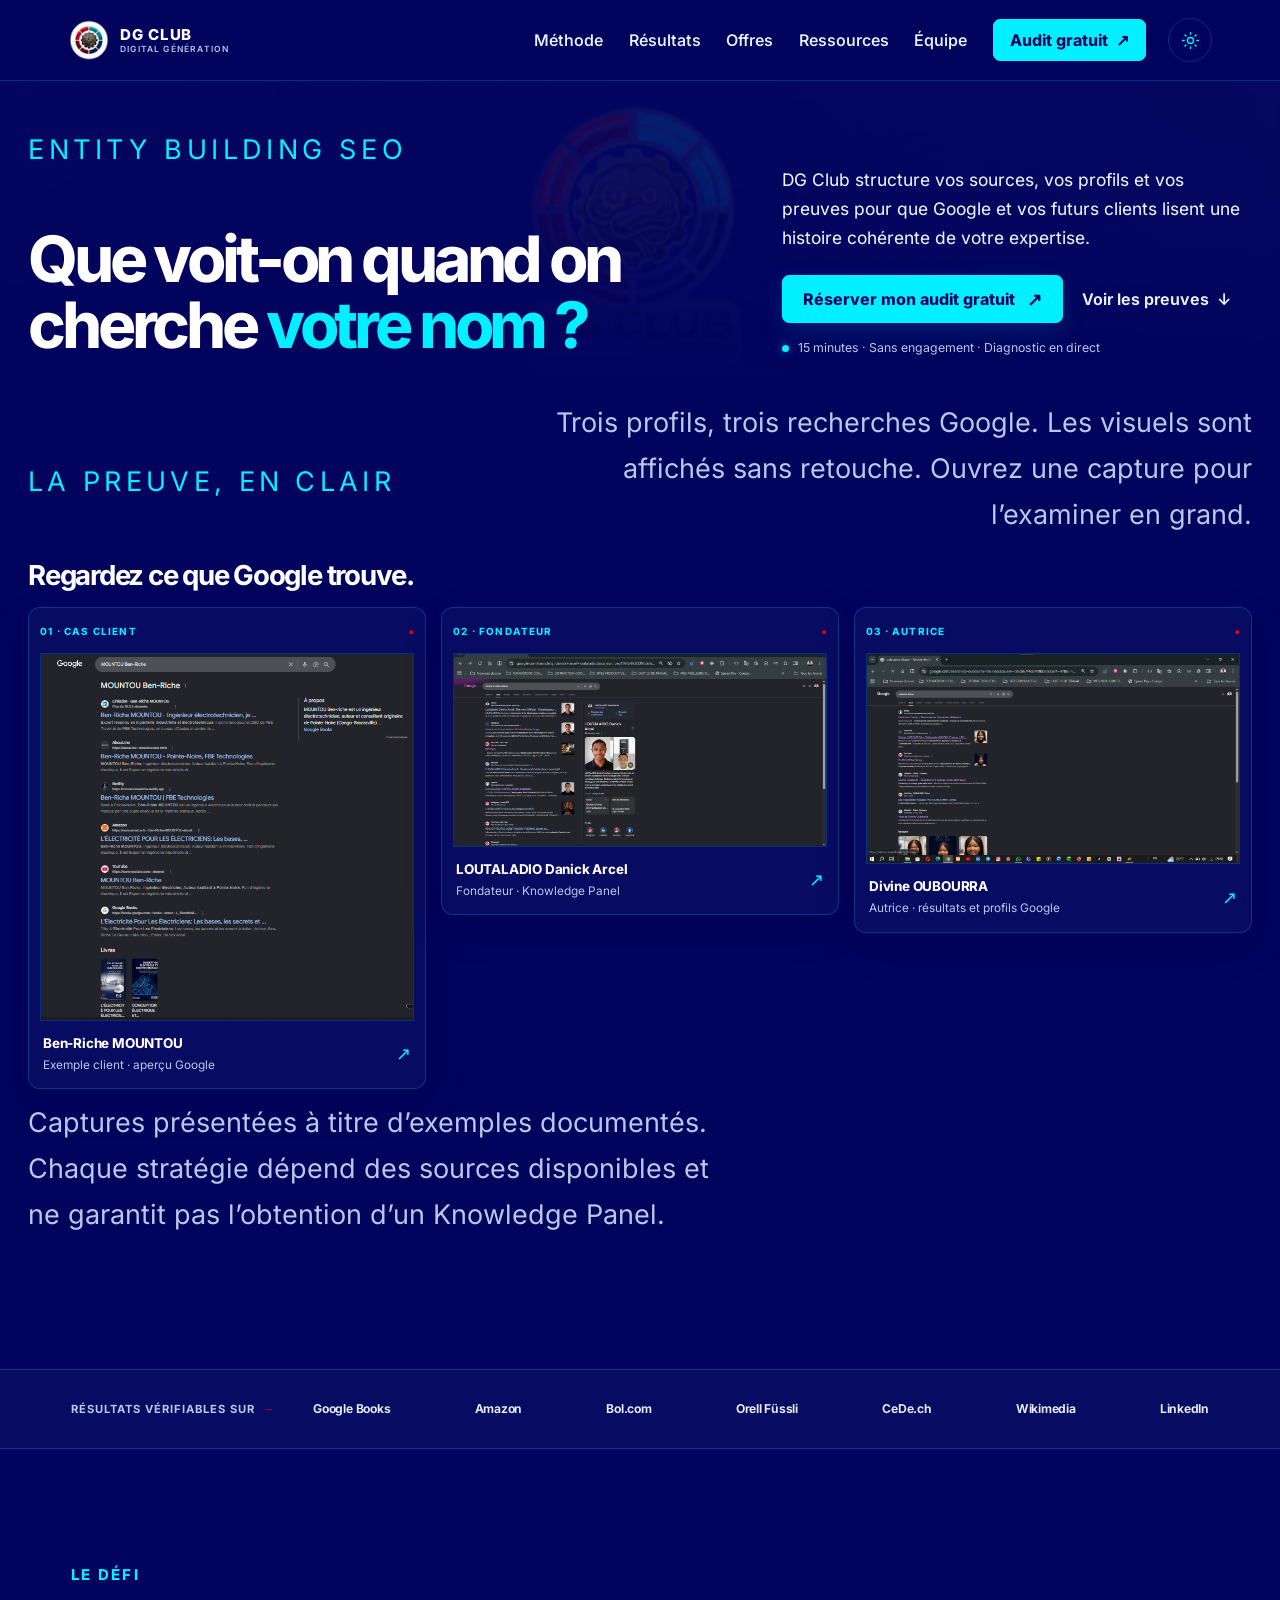
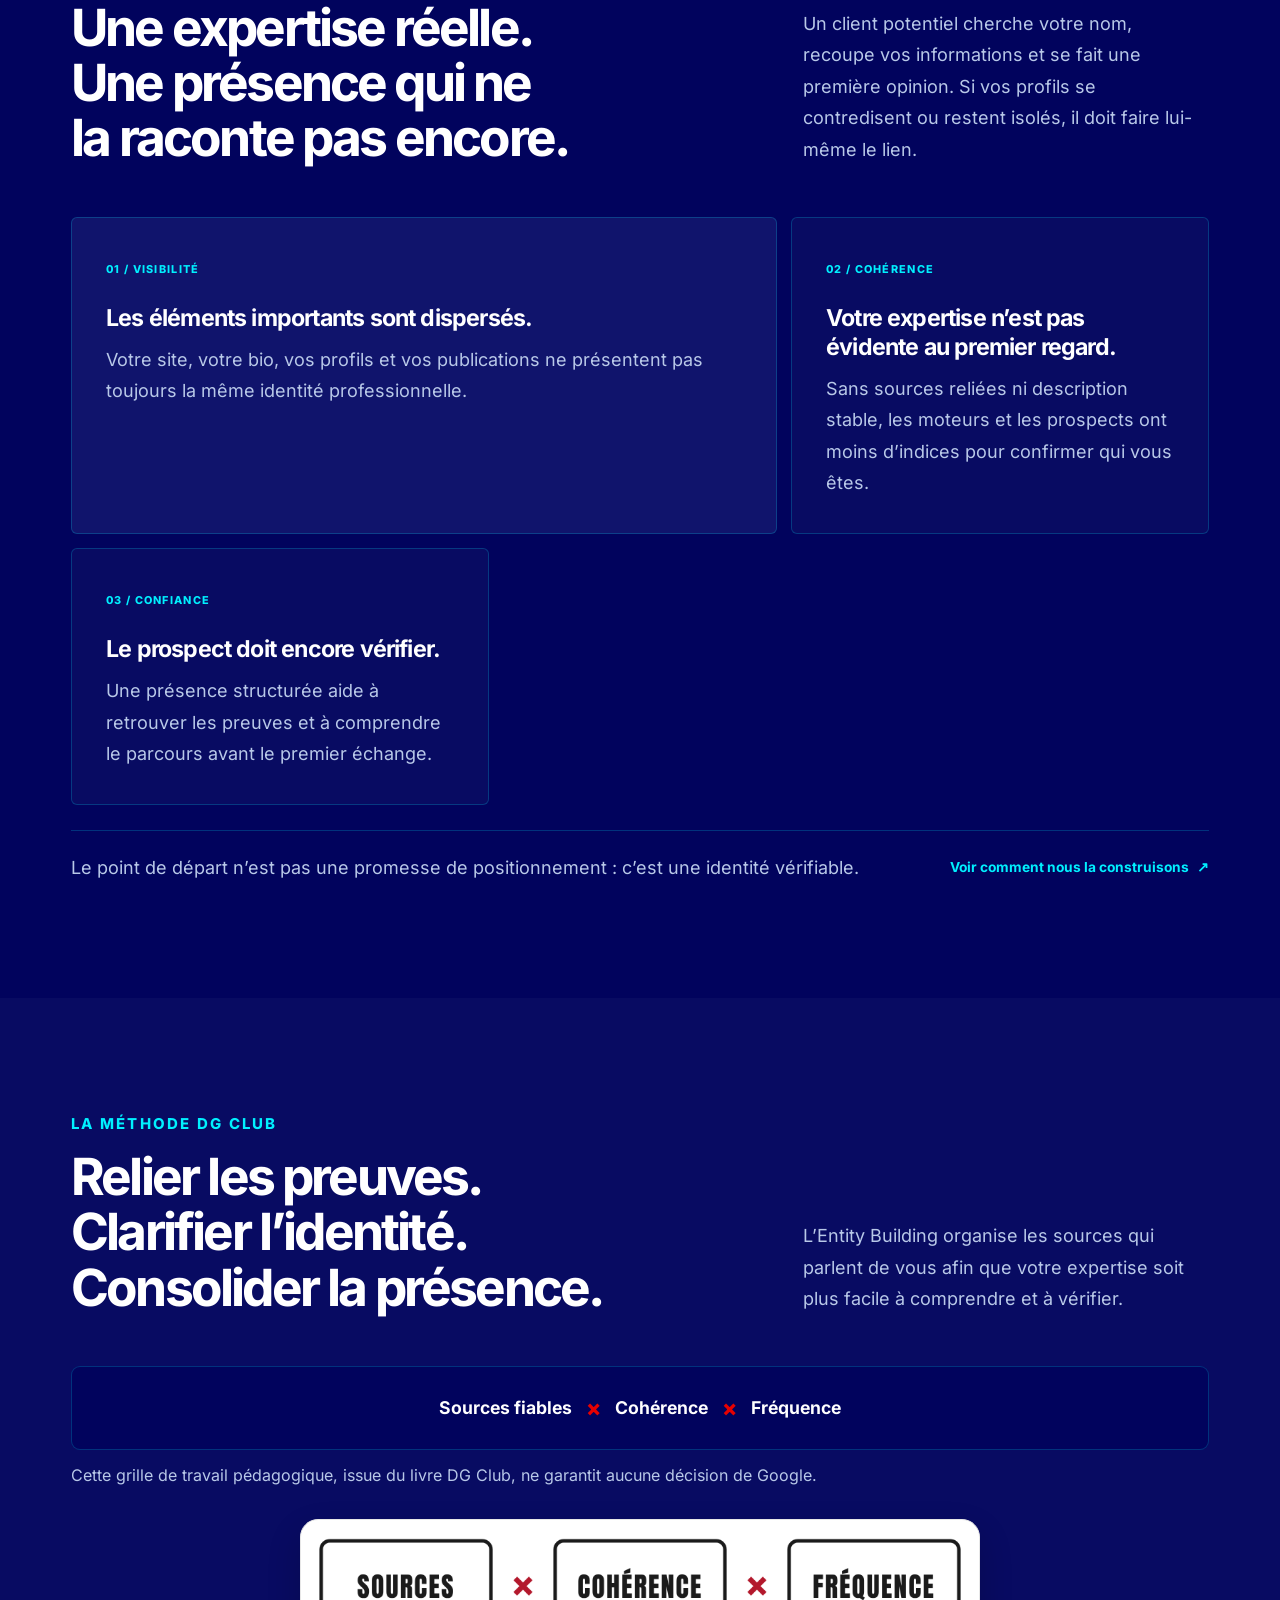
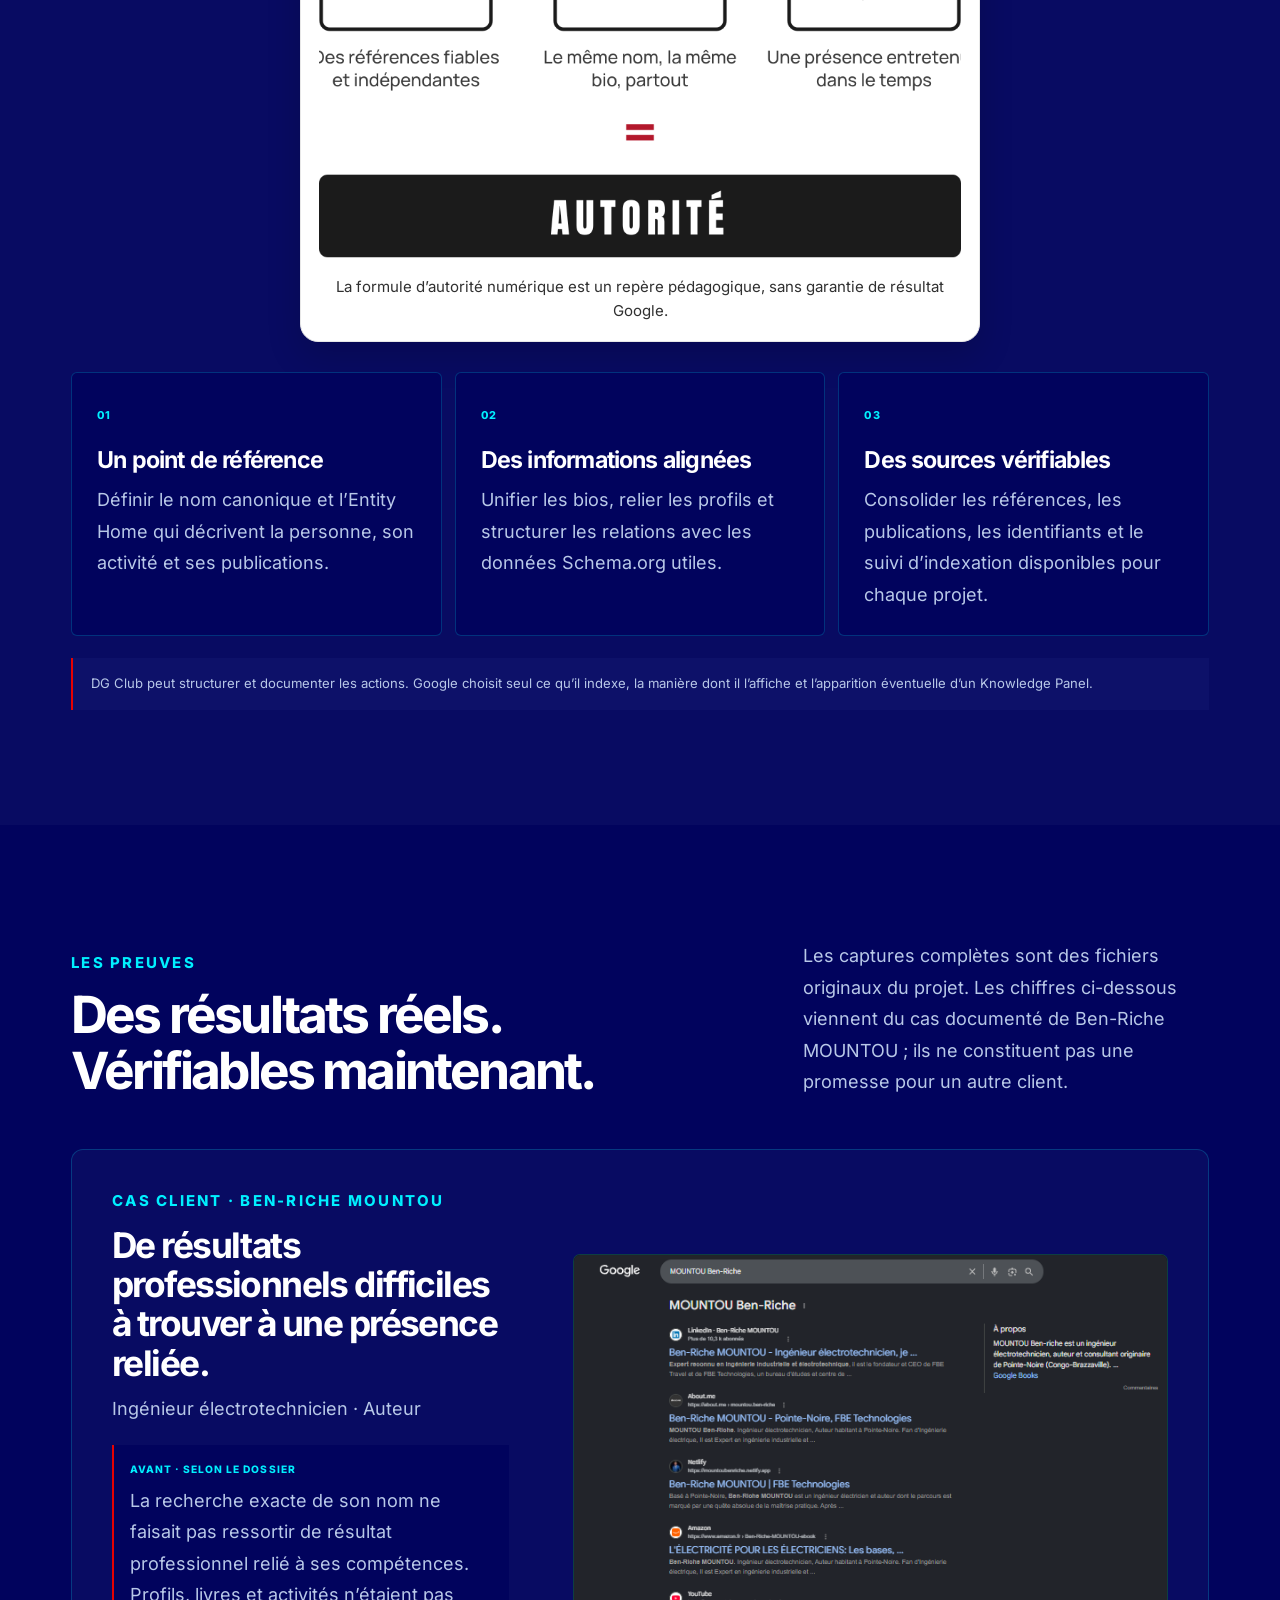
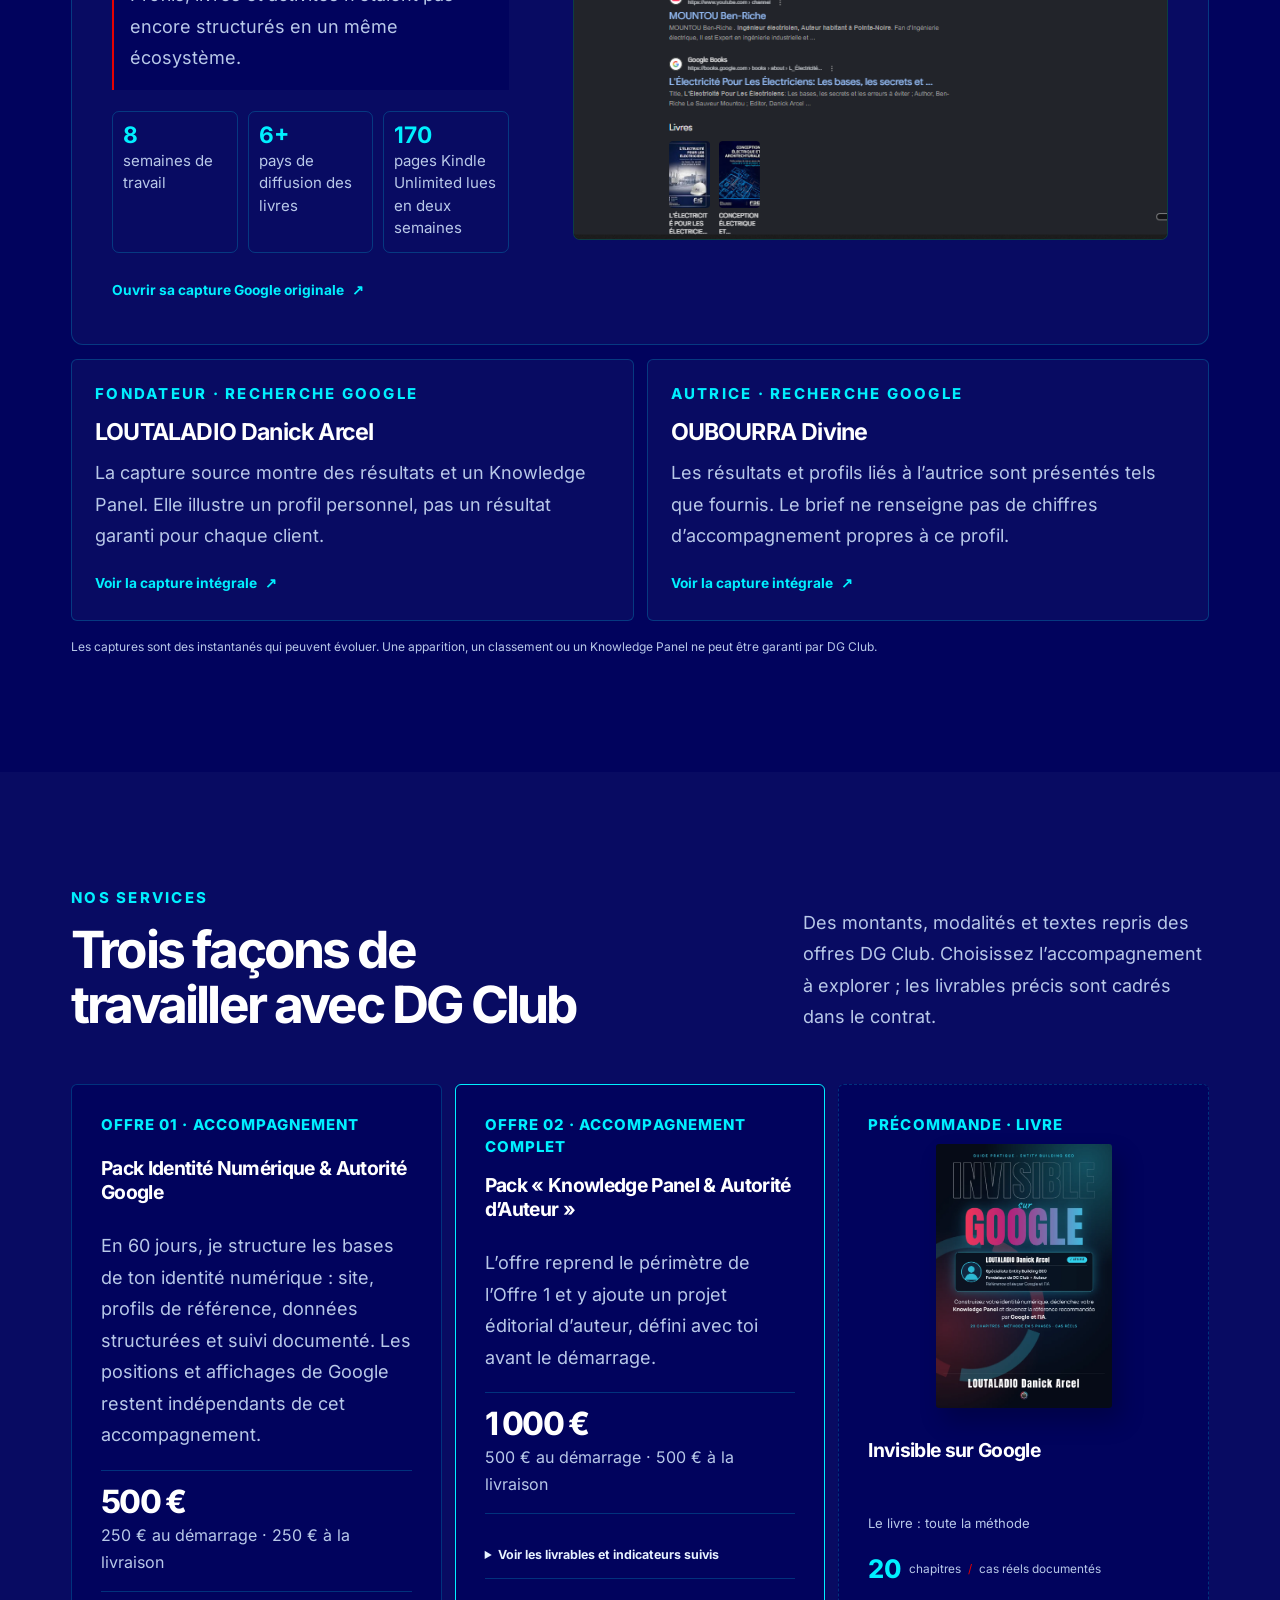
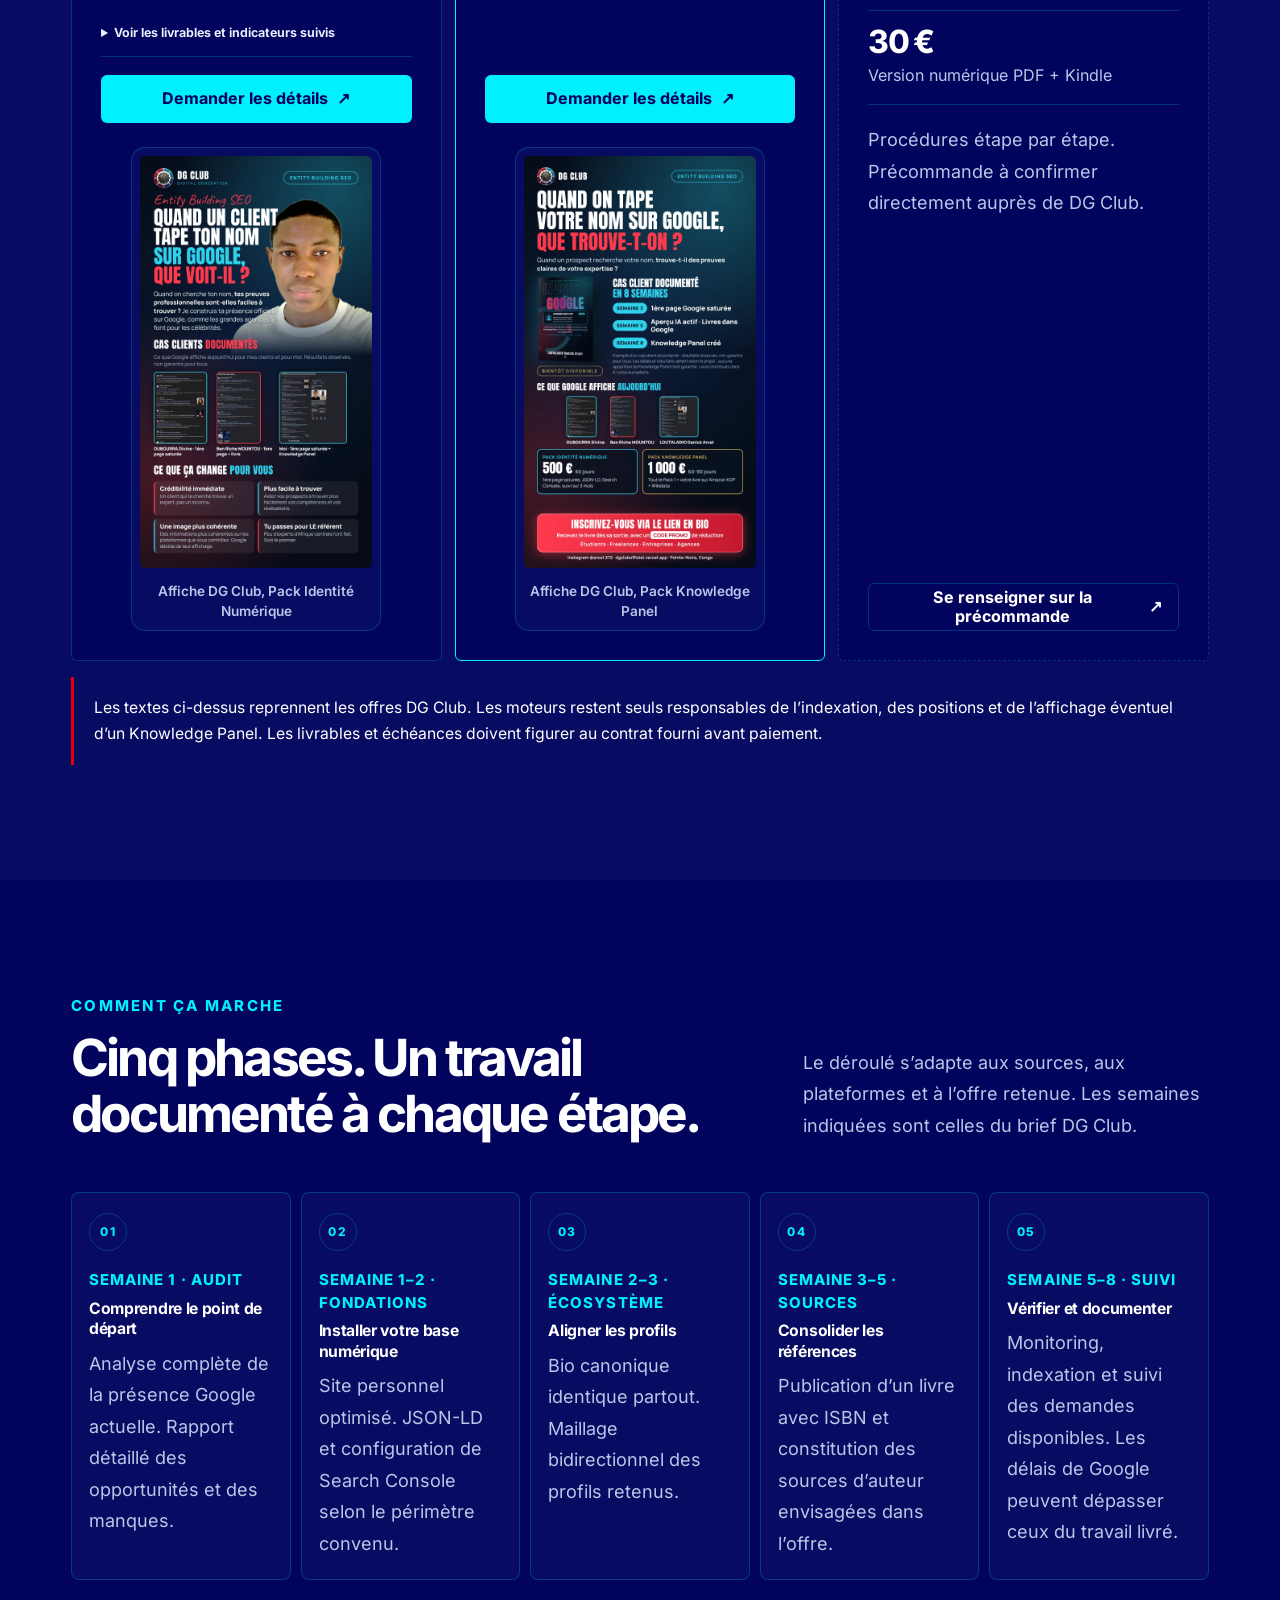
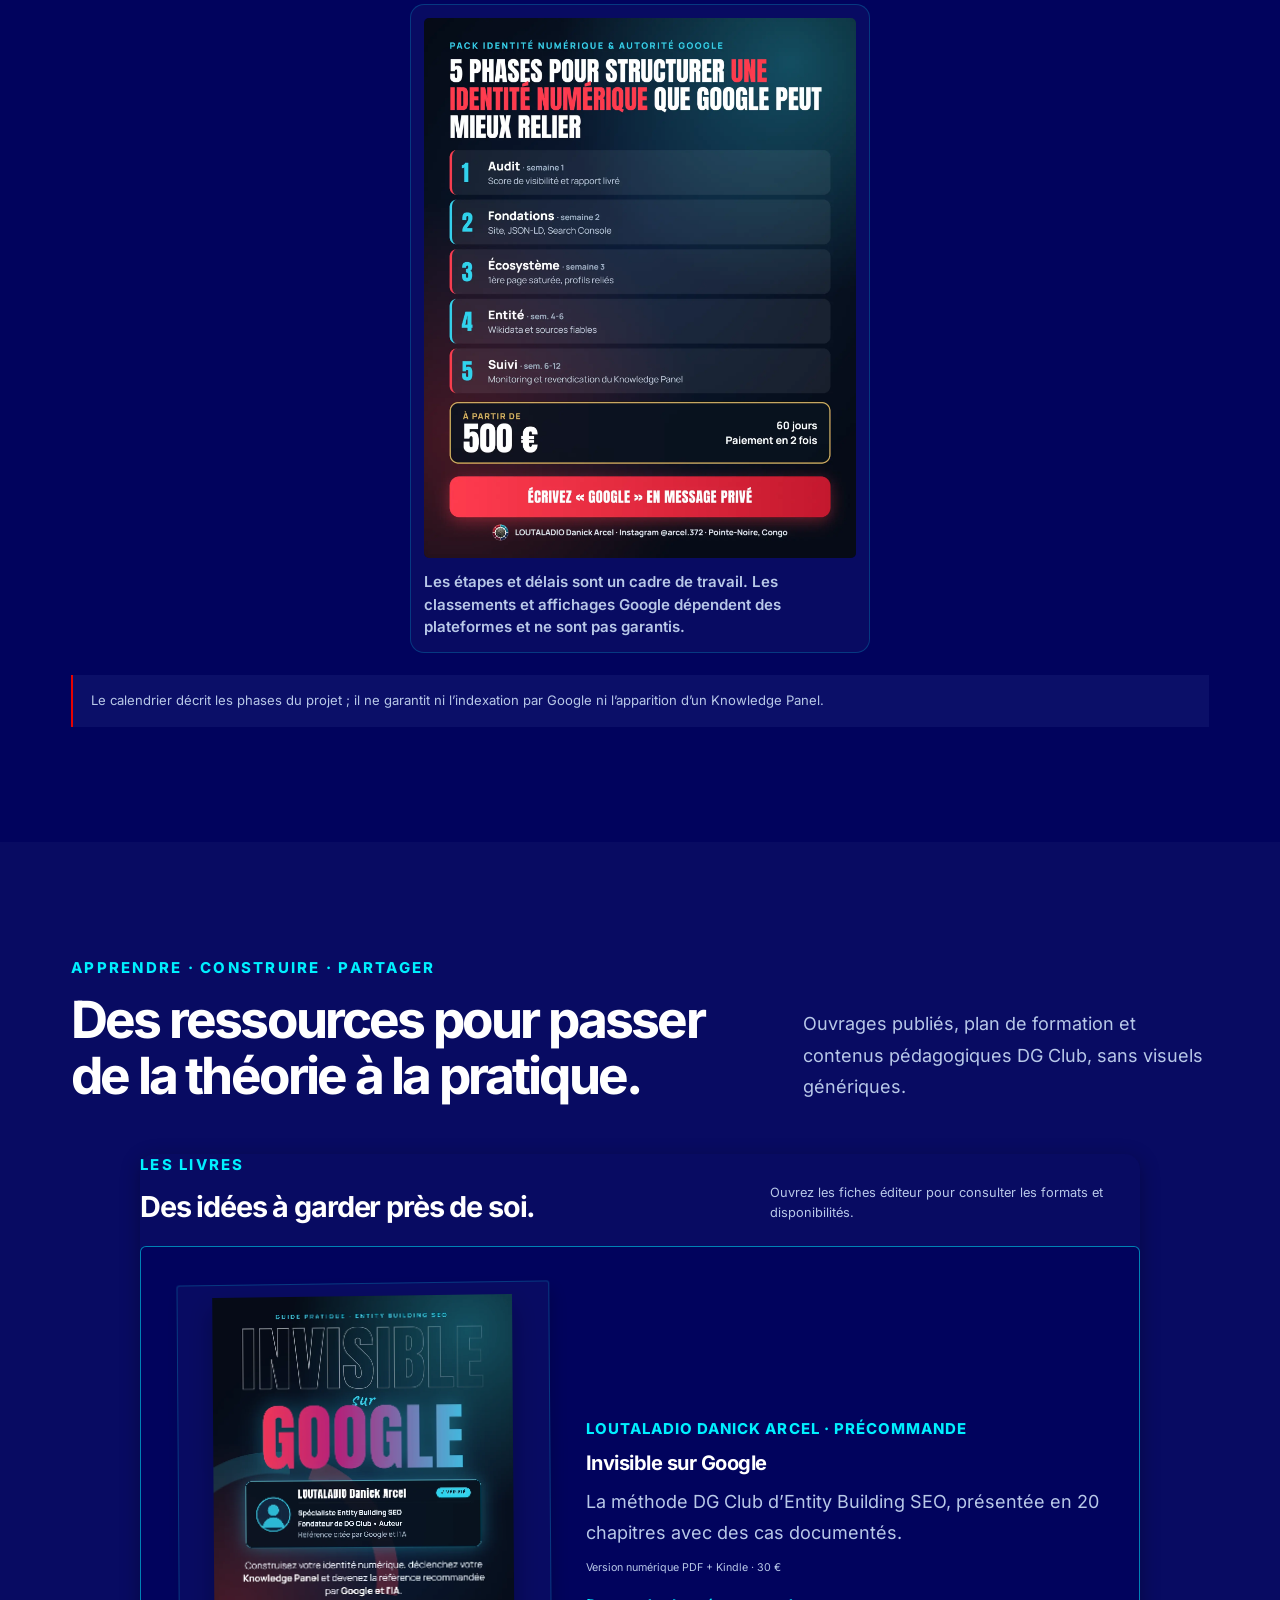
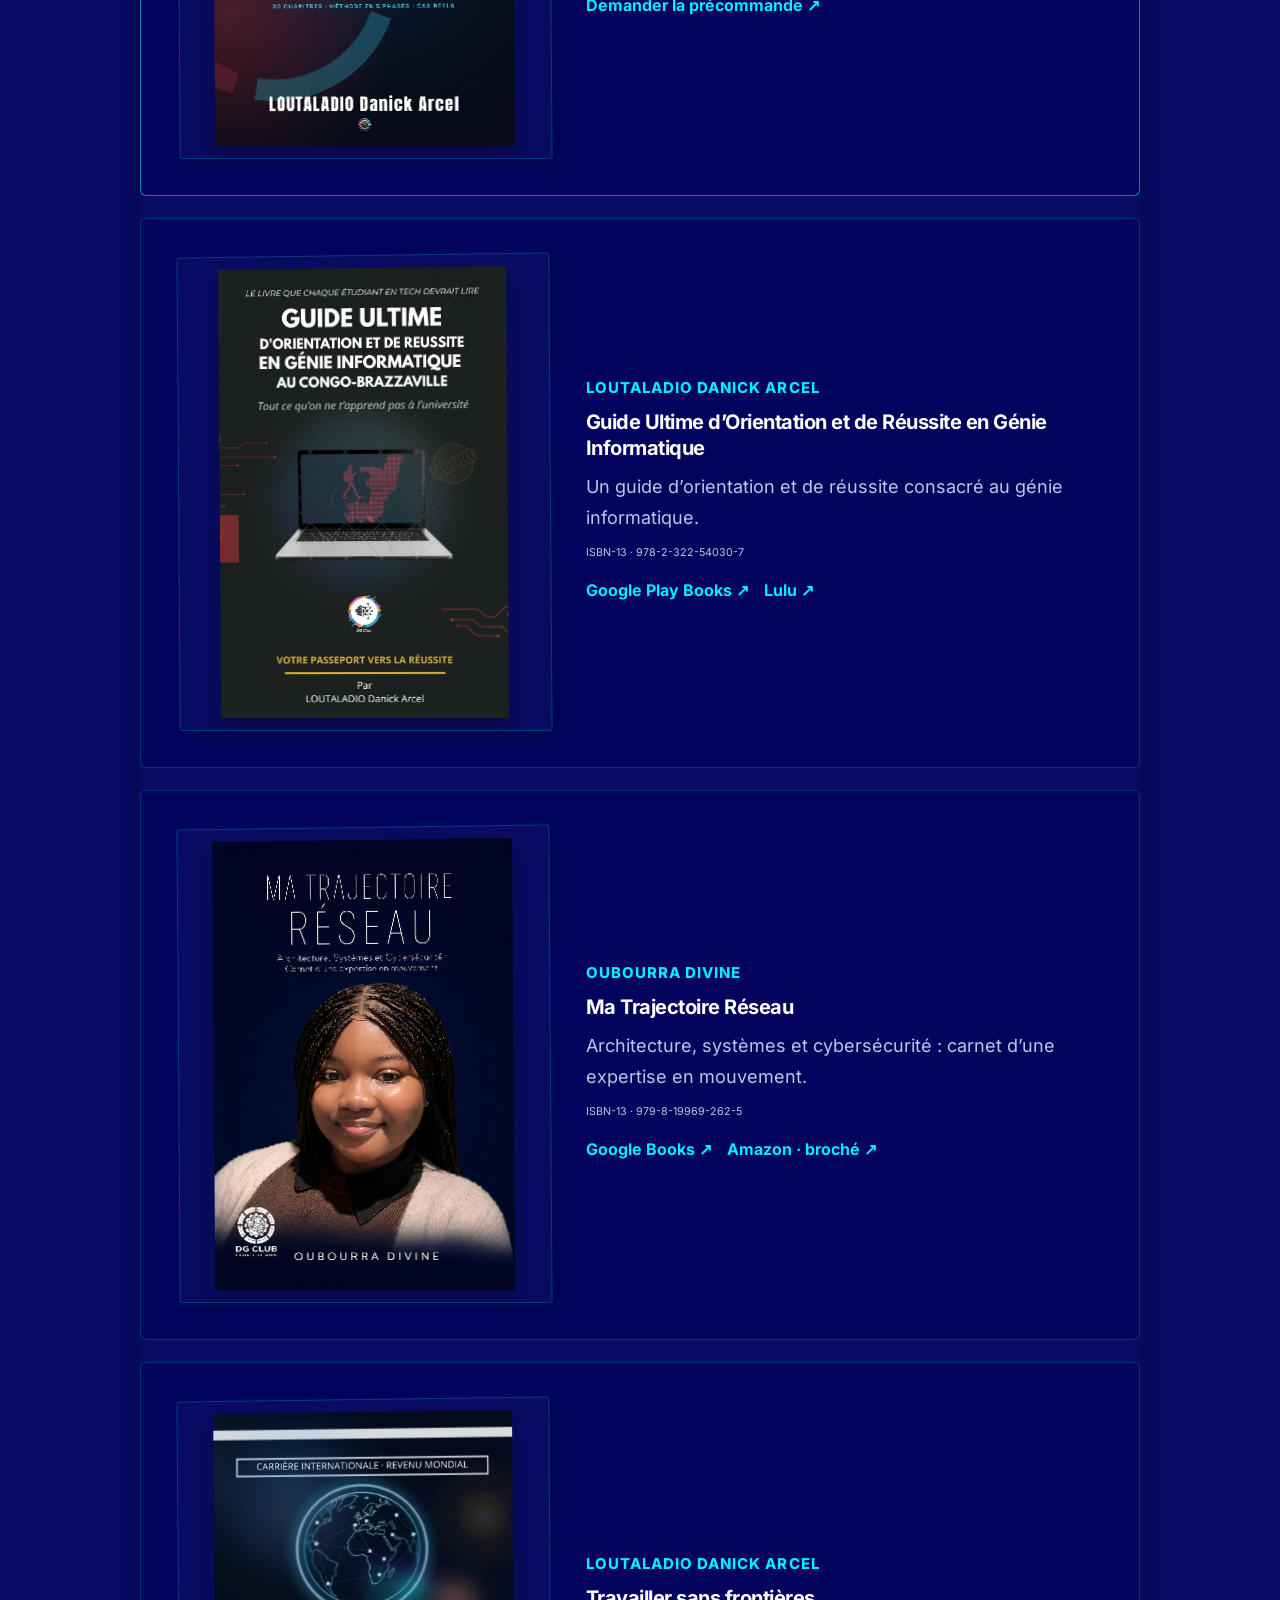
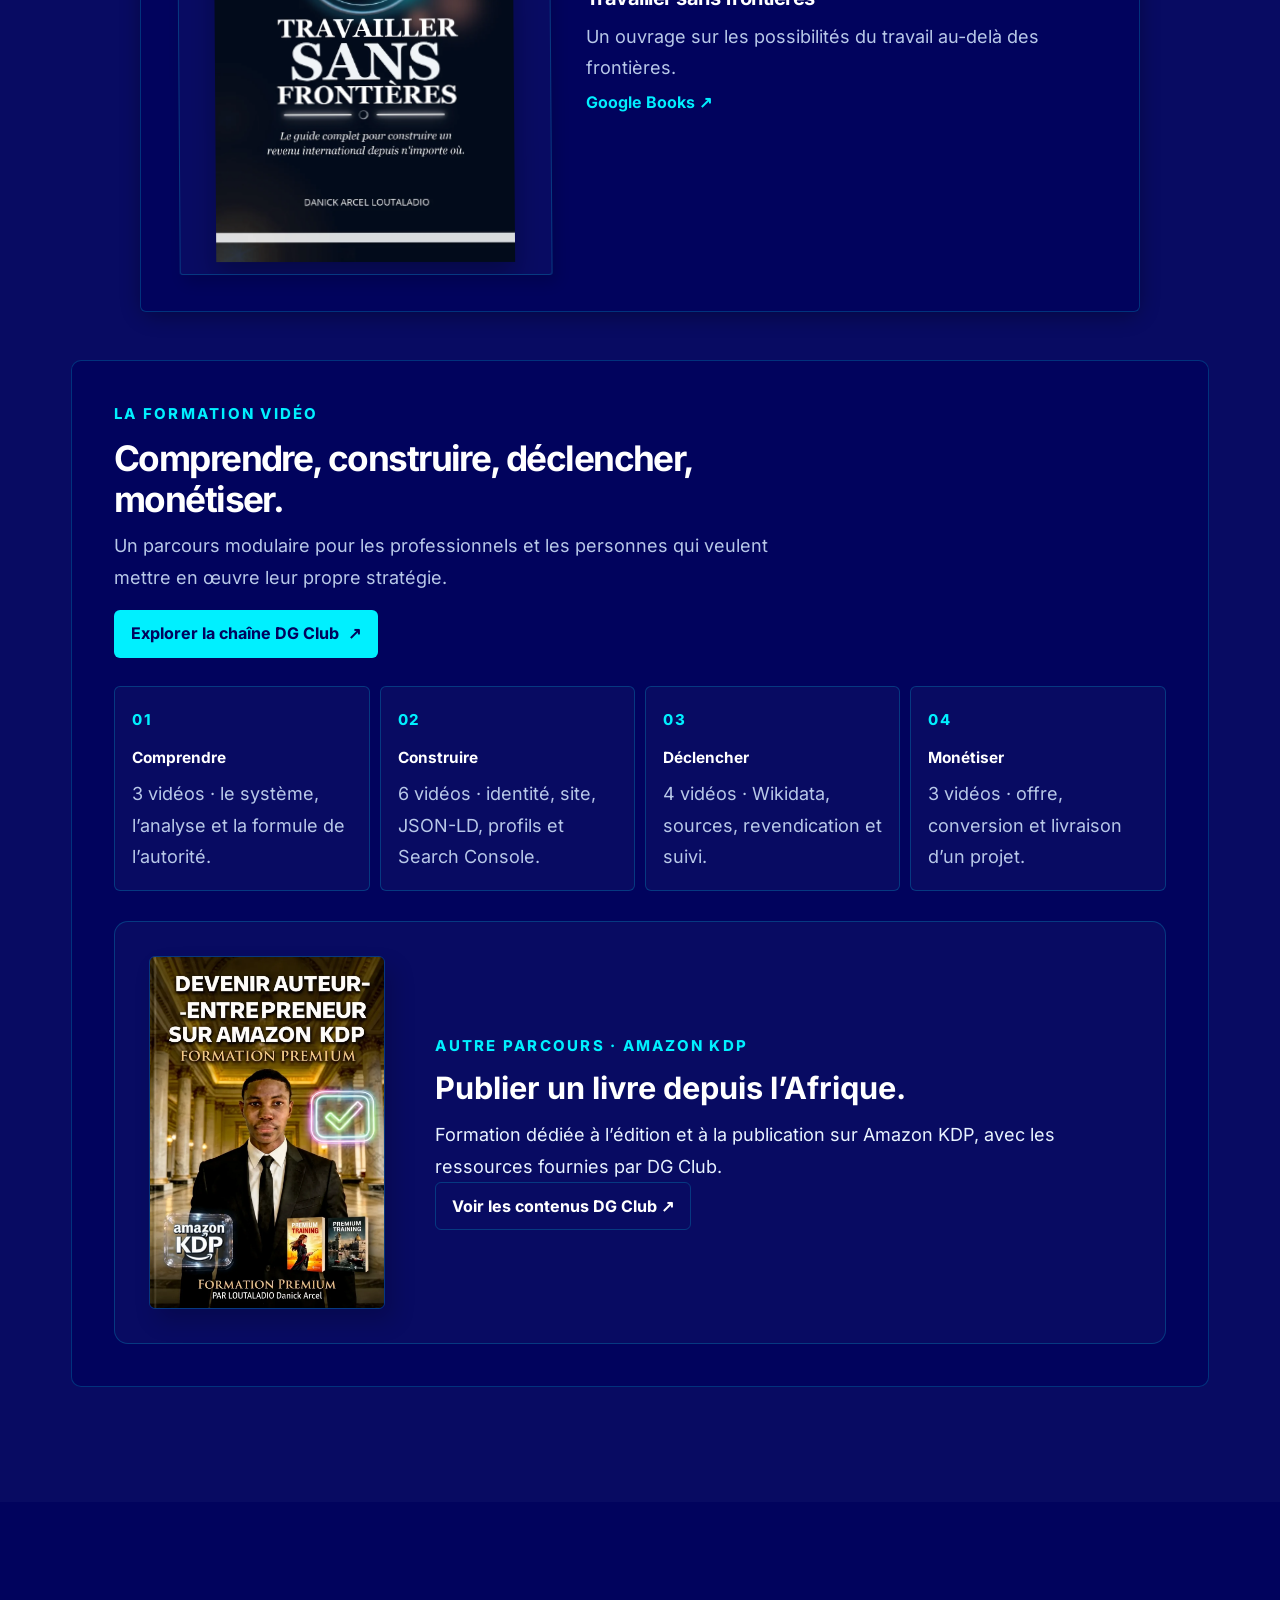
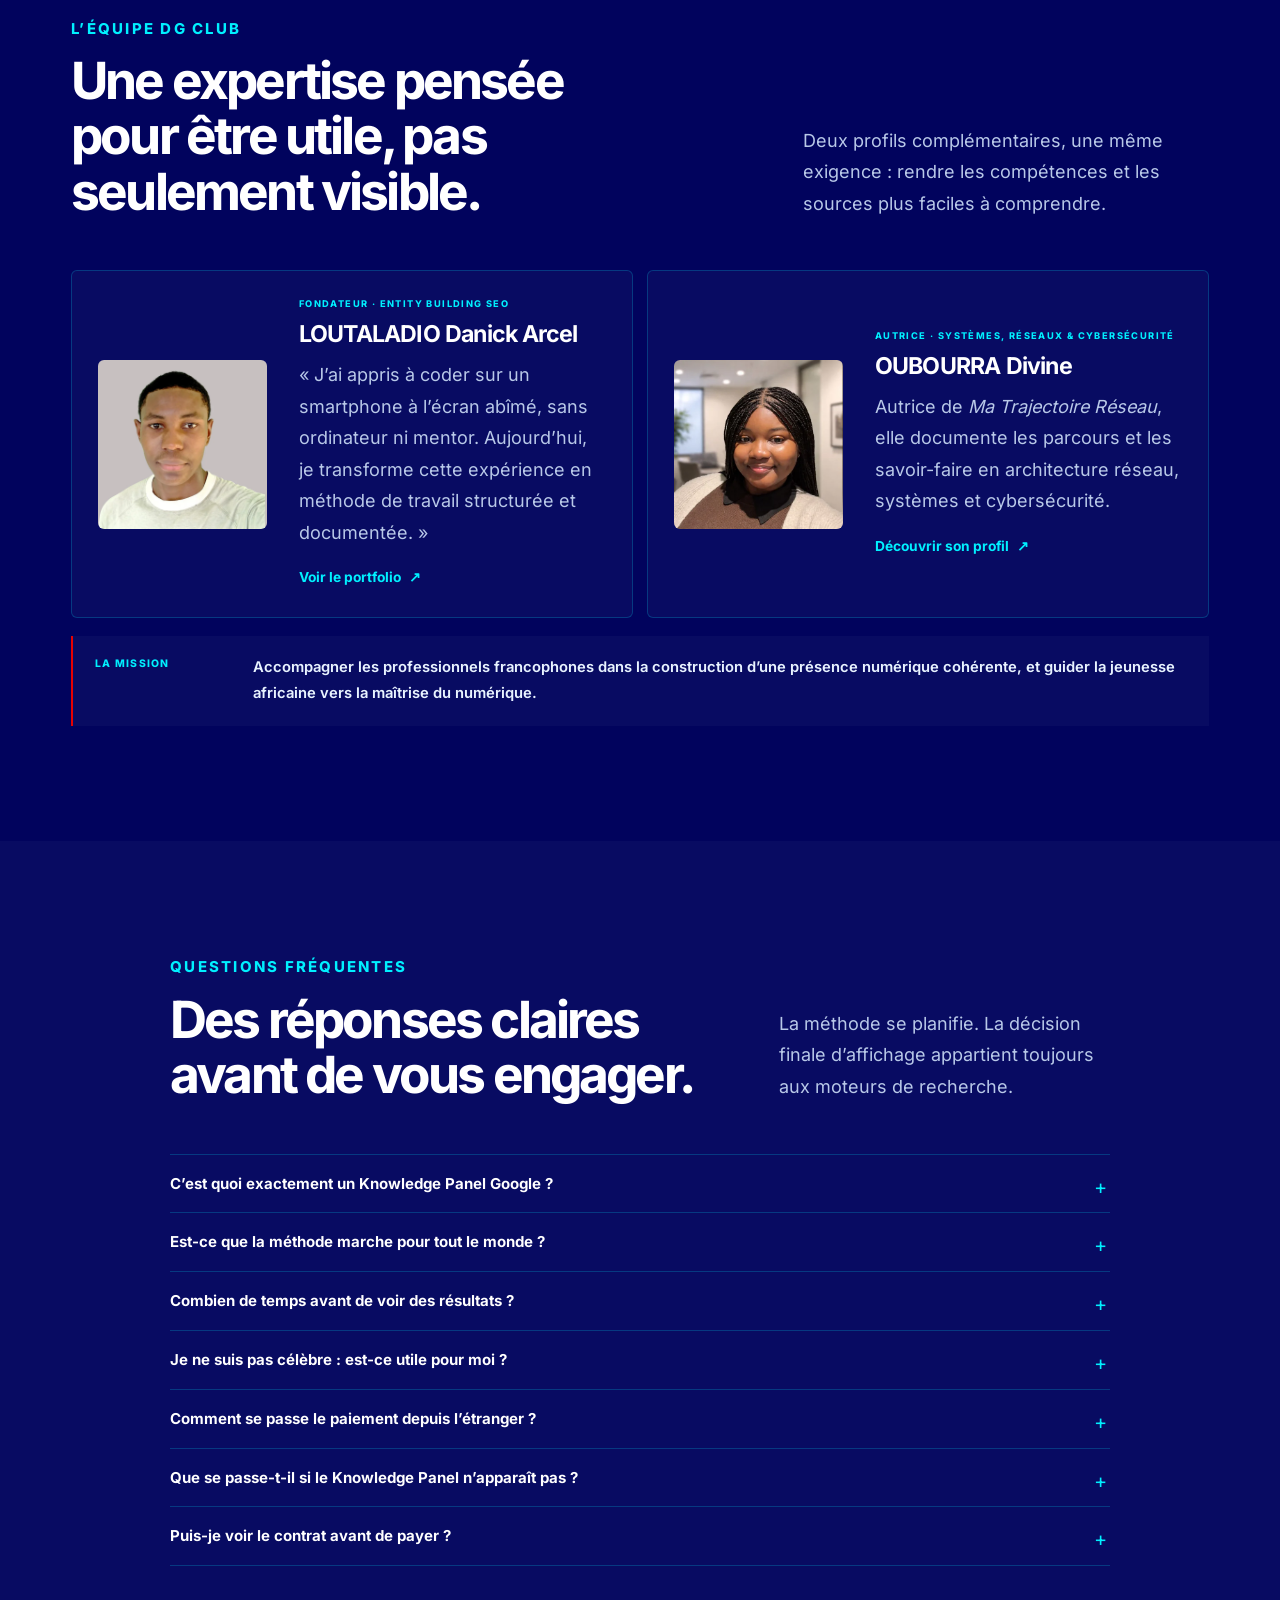
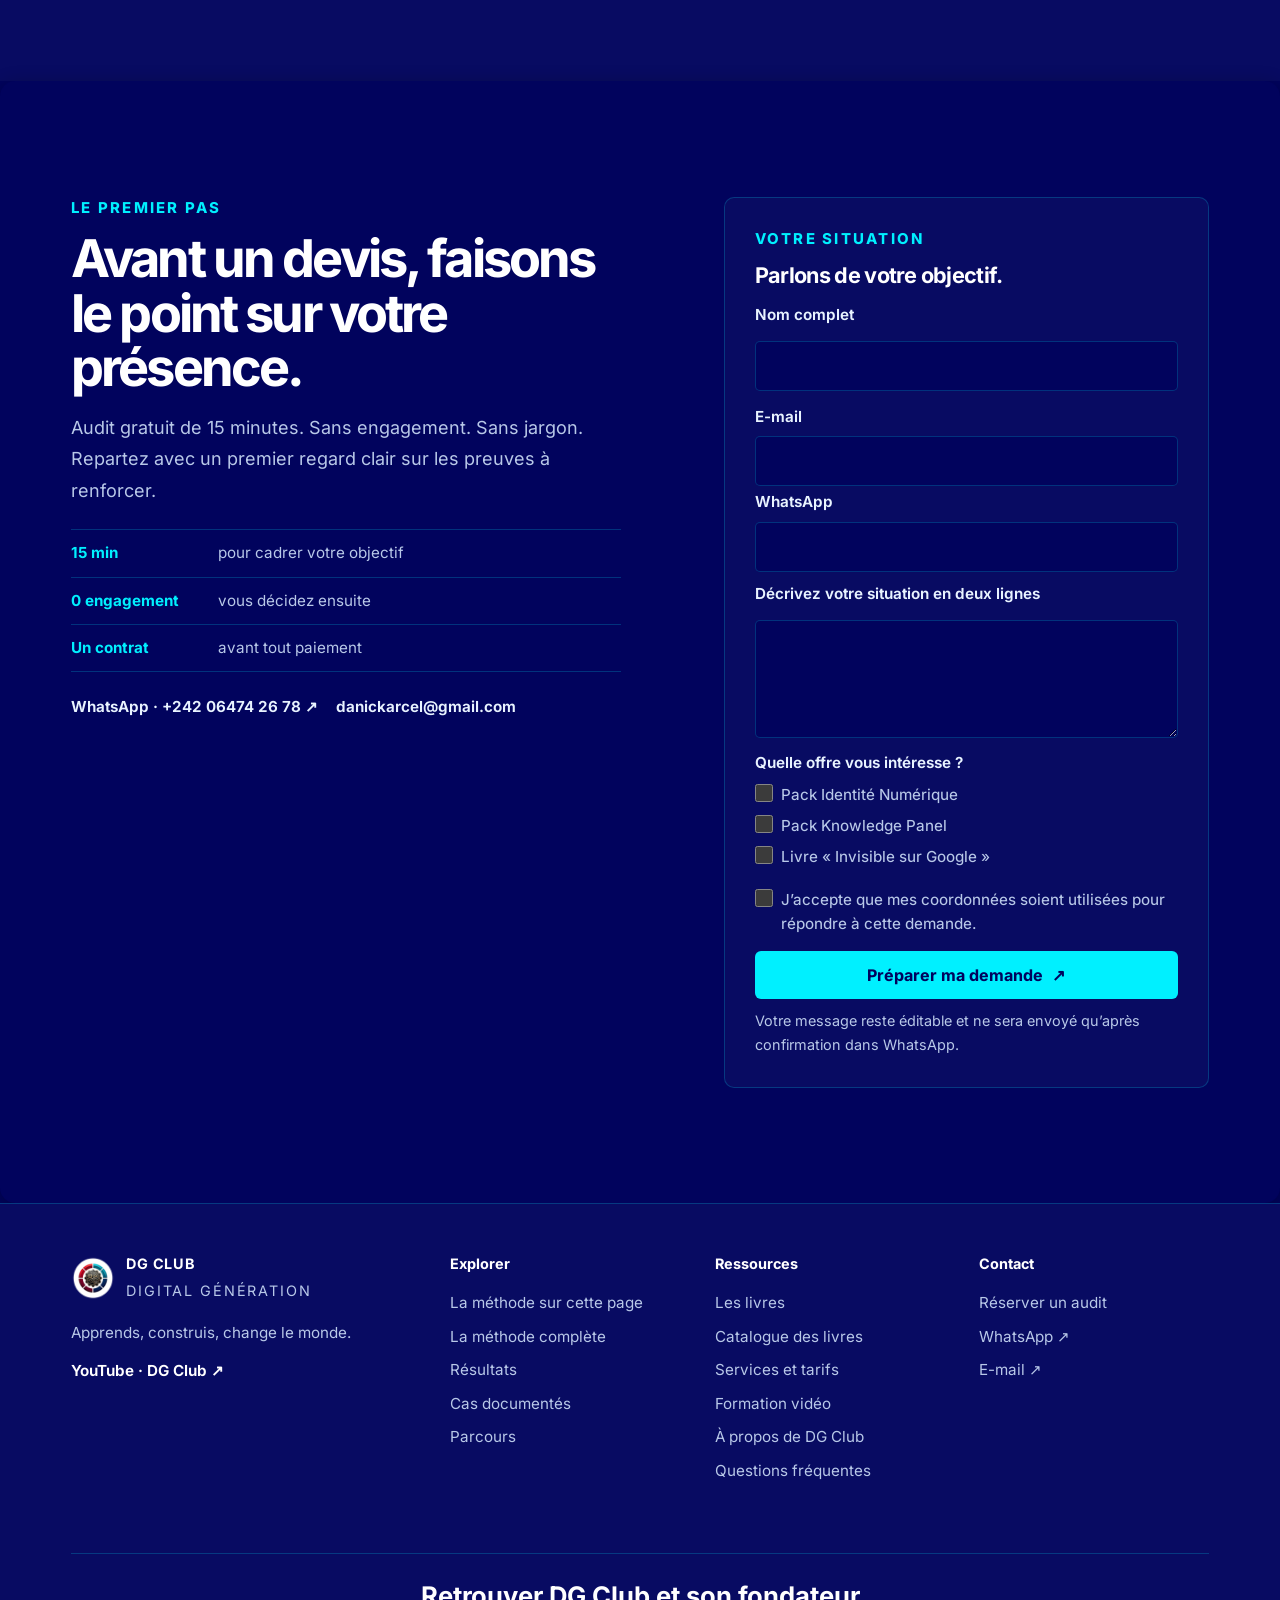
==== commit 33341425: "Improve readability and refine formula presentation" ====
--- a/index.html
+++ b/index.html
@@ -5,19 +5,19 @@
   <meta name="viewport" content="width=device-width, initial-scale=1.0">
   <meta name="theme-color" content="#01035D">
   <script>try{const t=localStorage.getItem('dgclub-theme');if(t==='dark'||t==='light')document.documentElement.dataset.theme=t}catch{}</script>
-  <title>DG Club — L’académie africaine de l’autorité numérique</title>
+  <title>DG Club, l’académie africaine de l’autorité numérique</title>
   <meta name="description" content="DG Club accompagne les professionnels francophones en Entity Building SEO et guide la jeunesse africaine vers la maîtrise du numérique. Audit gratuit de 15 minutes.">
   <meta name="keywords" content="DG Club, Digital Génération, Entity Building SEO, identité numérique, tutoriels, livres, Danick Arcel Loutaladio, Divine Oubourra">
   <meta property="og:type" content="website">
   <meta property="og:url" content="https://dgclubofficiel.vercel.app/">
   <meta property="og:locale" content="fr_FR">
-  <meta property="og:title" content="DG Club — L’académie africaine de l’autorité numérique">
+  <meta property="og:title" content="DG Club, l’académie africaine de l’autorité numérique">
   <meta property="og:description" content="Entity Building SEO pour professionnels francophones ; culture et ressources numériques pour la jeunesse africaine.">
   <meta property="og:image" content="https://dgclubofficiel.vercel.app/assets/Logo_DG_Club_Premium.png">
   <meta property="og:image:alt" content="Logo officiel DG Club, Digital Génération">
   <meta name="twitter:card" content="summary_large_image">
   <meta name="twitter:url" content="https://dgclubofficiel.vercel.app/">
-  <meta name="twitter:title" content="DG Club — L’académie africaine de l’autorité numérique">
+  <meta name="twitter:title" content="DG Club, l’académie africaine de l’autorité numérique">
   <meta name="twitter:description" content="Entity Building SEO pour professionnels francophones ; culture et ressources numériques pour la jeunesse africaine.">
   <meta name="twitter:image" content="https://dgclubofficiel.vercel.app/assets/Logo_DG_Club_Premium.png">
   <link rel="canonical" href="https://dgclubofficiel.vercel.app/">
@@ -63,7 +63,7 @@
         "@type": "WebPage",
         "@id": "https://dgclubofficiel.vercel.app/#webpage",
         "url": "https://dgclubofficiel.vercel.app/",
-        "name": "DG Club — L’académie africaine de l’autorité numérique",
+        "name": "DG Club, l’académie africaine de l’autorité numérique",
         "inLanguage": "fr-FR",
         "isPartOf": { "@id": "https://dgclubofficiel.vercel.app/#website" },
         "about": { "@id": "https://dgclubofficiel.vercel.app/#organization" }
@@ -182,7 +182,7 @@
         </div>
         <div class="proof-heading" id="preuves">
           <div><p class="proof-overline">LA PREUVE, EN CLAIR</p><h2>Regardez ce que Google trouve.</h2></div>
-          <p>Trois profils, trois recherches Google — visuels affichés sans retouche. Ouvrez une capture pour l’examiner en grand.</p>
+          <p>Trois profils, trois recherches Google. Les visuels sont affichés sans retouche. Ouvrez une capture pour l’examiner en grand.</p>
         </div>
         <div class="proof-grid" aria-label="Captures Google originales de trois profils DG Club">
           <figure class="proof-card">
@@ -245,8 +245,8 @@
         <div class="authority-formula" role="group" aria-label="Formule pédagogique : sources fiables multipliées par cohérence multipliées par fréquence">
           <span class="formula-term">Sources fiables</span><span class="formula-operator" aria-hidden="true">×</span><span class="formula-term">Cohérence</span><span class="formula-operator" aria-hidden="true">×</span><span class="formula-term">Fréquence</span>
         </div>
-        <p class="formula-note">Une grille de travail pédagogique issue du livre DG Club — pas une formule qui garantit une décision de Google.</p>
-        <figure class="authority-formula-visual" data-reveal><img src="assets/method/authority-formula.webp" alt="Illustration pédagogique DG Club de la formule d’autorité numérique" width="1800" height="912" loading="lazy" decoding="async"><figcaption>La formule d’autorité numérique — un repère pédagogique, sans garantie de résultat Google.</figcaption></figure>
+        <p class="formula-note">Cette grille de travail pédagogique, issue du livre DG Club, ne garantit aucune décision de Google.</p>
+        <figure class="authority-formula-visual" data-reveal><img src="assets/method/authority-formula.webp" alt="Illustration pédagogique DG Club de la formule d’autorité numérique" width="1800" height="912" loading="lazy" decoding="async"><figcaption>La formule d’autorité numérique est un repère pédagogique, sans garantie de résultat Google.</figcaption></figure>
         <div class="method-grid">
           <article class="method-card" data-reveal><span class="method-number">01</span><h3>Un point de référence</h3><p>Définir le nom canonique et l’Entity Home qui décrivent la personne, son activité et ses publications.</p></article>
           <article class="method-card" data-reveal><span class="method-number">02</span><h3>Des informations alignées</h3><p>Unifier les bios, relier les profils et structurer les relations avec les données Schema.org utiles.</p></article>
@@ -295,22 +295,22 @@
             <div class="offer-price"><strong>500 €</strong><span>250 € au démarrage · 250 € à la livraison</span></div>
             <details class="offer-details"><summary>Voir les livrables et indicateurs suivis</summary><div class="offer-detail-body"><p class="detail-title">Livrables à préciser au contrat :</p><ul><li>Audit de la présence numérique et rapport de priorités</li><li>Site professionnel et données structurées JSON-LD adaptées aux informations vérifiables</li><li>Bio de référence et cohérence des profils retenus</li><li>Search Console configuré et demandes d’indexation envoyées lorsque cela s’applique</li><li>Rapport de suivi mensuel pendant 3 mois, avec actions réalisées et observations disponibles</li></ul><p class="detail-title">Indicateurs suivis, sans résultat Google garanti :</p><ul><li>État d’indexation et évolution des pages suivies</li><li>Impressions, clics et requêtes visibles dans Search Console, lorsqu’il y a des données</li><li>Cohérence des informations publiques sur les profils concernés</li></ul></div></details>
             <a class="button button--primary offer-action" href="https://wa.me/24264742678?text=Bonjour%20DG%20Club%2C%20je%20souhaite%20en%20savoir%20plus%20sur%20le%20Pack%20Identit%C3%A9%20Num%C3%A9rique%20%26%20Autorit%C3%A9%20Google." target="_blank" rel="noopener noreferrer">Demander les détails <span aria-hidden="true">↗</span></a>
-            <figure class="campaign-card"><a href="assets/campaign/offer-entity-building-source.webp" target="_blank" rel="noopener noreferrer" aria-label="Ouvrir l’affiche DG Club mise à jour du Pack Identité Numérique"><img src="assets/campaign/offer-entity-building-source.webp" alt="Affiche DG Club du Pack Identité Numérique : cas clients documentés et résultats observés non garantis pour tous" width="1152" height="2048" loading="lazy" decoding="async"></a><figcaption>Affiche DG Club — Pack Identité Numérique</figcaption></figure>
+            <figure class="campaign-card"><a href="assets/campaign/offer-entity-building-source.webp" target="_blank" rel="noopener noreferrer" aria-label="Ouvrir l’affiche DG Club mise à jour du Pack Identité Numérique"><img src="assets/campaign/offer-entity-building-source.webp" alt="Affiche DG Club du Pack Identité Numérique : cas clients documentés et résultats observés non garantis pour tous" width="1152" height="2048" loading="lazy" decoding="async"></a><figcaption>Affiche DG Club, Pack Identité Numérique</figcaption></figure>
           </article>
           <article class="offer-card offer-card--featured" data-reveal>
             <p class="offer-label">OFFRE 02 · ACCOMPAGNEMENT COMPLET</p>
             <h3>Pack « Knowledge Panel &amp; Autorité d’Auteur »</h3>
             <p class="offer-promise">L’offre reprend le périmètre de l’Offre 1 et y ajoute un projet éditorial d’auteur, défini avec toi avant le démarrage.</p>
             <div class="offer-price"><strong>1&nbsp;000 €</strong><span>500 € au démarrage · 500 € à la livraison</span></div>
-            <details class="offer-details"><summary>Voir les livrables et indicateurs suivis</summary><div class="offer-detail-body"><p class="detail-title">Partie 1 — L’écosystème digital complet</p><p>L’offre reprend le périmètre de l’Offre 1 et y ajoute un projet éditorial d’auteur, défini avec toi avant le démarrage.</p><p class="detail-title">Partie 2 — La publication du livre ou guide</p><p>Rédaction collaborative d’un guide professionnel de 50 à 80 pages sur ton expertise, conception, mise en page et couverture. L’accompagnement à la publication sur Amazon KDP et Google Books, l’ISBN et le profil auteur sont définis selon les exigences des plateformes et le périmètre contractuel. La distribution dépend des disponibilités et règles de chaque plateforme.</p><p class="detail-title">Partie 3 — L’entité Google</p><p>Recherche et organisation de références publiques pertinentes. Une contribution à une base de connaissance n’est envisagée que si les critères d’admissibilité, de neutralité et de sources indépendantes sont réunis ; aucune soumission ne peut déclencher ni garantir une décision de Google.</p><p class="detail-title">Ce que l’accompagnement maîtrise</p><p>Les livrables, leur calendrier, les responsabilités et les conditions de publication sont écrits dans le contrat. L’indexation, les positions, les résumés IA et les Knowledge Panels relèvent des plateformes et ne sont pas garantis.</p><p>Délai : 60 à 90 jours. Paiement : 500 € au démarrage + 500 € à la livraison.</p></div></details>
+            <details class="offer-details"><summary>Voir les livrables et indicateurs suivis</summary><div class="offer-detail-body"><p class="detail-title">Partie 1 : L’écosystème digital complet</p><p>L’offre reprend le périmètre de l’Offre 1 et y ajoute un projet éditorial d’auteur, défini avec toi avant le démarrage.</p><p class="detail-title">Partie 2 : La publication du livre ou guide</p><p>Rédaction collaborative d’un guide professionnel de 50 à 80 pages sur ton expertise, conception, mise en page et couverture. L’accompagnement à la publication sur Amazon KDP et Google Books, l’ISBN et le profil auteur sont définis selon les exigences des plateformes et le périmètre contractuel. La distribution dépend des disponibilités et règles de chaque plateforme.</p><p class="detail-title">Partie 3 : L’entité Google</p><p>Recherche et organisation de références publiques pertinentes. Une contribution à une base de connaissance n’est envisagée que si les critères d’admissibilité, de neutralité et de sources indépendantes sont réunis ; aucune soumission ne peut déclencher ni garantir une décision de Google.</p><p class="detail-title">Ce que l’accompagnement maîtrise</p><p>Les livrables, leur calendrier, les responsabilités et les conditions de publication sont écrits dans le contrat. L’indexation, les positions, les résumés IA et les Knowledge Panels relèvent des plateformes et ne sont pas garantis.</p><p>Délai : 60 à 90 jours. Paiement : 500 € au démarrage + 500 € à la livraison.</p></div></details>
             <a class="button button--primary offer-action" href="https://wa.me/24264742678?text=Bonjour%20DG%20Club%2C%20je%20souhaite%20en%20savoir%20plus%20sur%20le%20Pack%20Knowledge%20Panel%20%26%20Autorit%C3%A9%20d%E2%80%99Auteur." target="_blank" rel="noopener noreferrer">Demander les détails <span aria-hidden="true">↗</span></a>
-            <figure class="campaign-card"><a href="assets/campaign/offer-knowledge-panel-source.webp" target="_blank" rel="noopener noreferrer" aria-label="Ouvrir l’affiche fournie du Pack Knowledge Panel"><img src="assets/campaign/offer-knowledge-panel-source.webp" alt="Affiche DG Club actualisée présentant les offres Identité Numérique et Knowledge Panel, avec un cas documenté et des résultats non garantis" width="1152" height="2048" loading="lazy" decoding="async"></a><figcaption>Affiche DG Club — Pack Knowledge Panel</figcaption></figure>
+            <figure class="campaign-card"><a href="assets/campaign/offer-knowledge-panel-source.webp" target="_blank" rel="noopener noreferrer" aria-label="Ouvrir l’affiche fournie du Pack Knowledge Panel"><img src="assets/campaign/offer-knowledge-panel-source.webp" alt="Affiche DG Club actualisée présentant les offres Identité Numérique et Knowledge Panel, avec un cas documenté et des résultats non garantis" width="1152" height="2048" loading="lazy" decoding="async"></a><figcaption>Affiche DG Club, Pack Knowledge Panel</figcaption></figure>
           </article>
           <article class="offer-card offer-card--book" data-reveal>
             <p class="offer-label">PRÉCOMMANDE · LIVRE</p>
             <figure class="offer-book-cover"><img src="assets/optimized/book-invisible-sur-google.webp" alt="Couverture du livre Invisible sur Google de LOUTALADIO Danick Arcel" width="900" height="1350" loading="lazy" decoding="async"></figure>
             <h3>Invisible sur Google</h3>
-            <p class="offer-book-subtitle">Le livre — toute la méthode</p>
+            <p class="offer-book-subtitle">Le livre : toute la méthode</p>
             <div class="book-teaser"><span class="teaser-index">20</span><span>chapitres</span><span class="teaser-separator" aria-hidden="true">/</span><span>cas réels documentés</span></div>
             <div class="offer-price"><strong>30 €</strong><span>Version numérique PDF + Kindle</span></div>
             <p class="offer-book-note">Procédures étape par étape. Précommande à confirmer directement auprès de DG Club.</p>
@@ -338,7 +338,7 @@
 
     <section id="ressources" class="home-section home-section--resources" aria-labelledby="resources-title">
       <div class="home-container">
-        <div class="section-heading" data-reveal><div><p class="section-kicker">APPRENDRE · CONSTRUIRE · PARTAGER</p><h2 id="resources-title">Des ressources pour passer de la théorie à la pratique.</h2></div><p class="section-intro">Ouvrages publiés, plan de formation et contenus pédagogiques DG Club — sans visuels génériques.</p></div>
+        <div class="section-heading" data-reveal><div><p class="section-kicker">APPRENDRE · CONSTRUIRE · PARTAGER</p><h2 id="resources-title">Des ressources pour passer de la théorie à la pratique.</h2></div><p class="section-intro">Ouvrages publiés, plan de formation et contenus pédagogiques DG Club, sans visuels génériques.</p></div>
         <div id="livres" class="resource-block" aria-labelledby="books-title">
           <div class="resource-heading" data-reveal><div><p class="section-kicker">LES LIVRES</p><h3 id="books-title">Des idées à garder près de soi.</h3></div><p>Ouvrez les fiches éditeur pour consulter les formats et disponibilités.</p></div>
           <div class="book-grid">
@@ -394,9 +394,9 @@
           <details data-reveal><summary>C’est quoi exactement un Knowledge Panel Google&nbsp;?</summary><p>C’est un encadré d’informations que Google peut afficher lorsqu’il estime avoir identifié une personne, une organisation ou un autre sujet. Ce n’est ni un badge acheté ni un résultat que DG Club peut créer dans Google à sa place.</p></details>
           <details data-reveal><summary>Est-ce que la méthode marche pour tout le monde&nbsp;?</summary><p>Non. Les résultats dépendent notamment des sources disponibles, de leur fiabilité, de la cohérence des profils et des systèmes de Google. L’audit sert à évaluer la situation avant de proposer un plan réaliste.</p></details>
           <details data-reveal><summary>Combien de temps avant de voir des résultats&nbsp;?</summary><p>Les offres décrivent des échéances de 60 jours ou de 60 à 90 jours. Une indexation, un classement ou l’apparition d’un panneau peut prendre plus longtemps et demeure à la décision de Google.</p></details>
-          <details data-reveal><summary>Je ne suis pas célèbre — est-ce utile pour moi&nbsp;?</summary><p>La démarche vise la clarté et la vérifiabilité d’une identité professionnelle, pas la célébrité. Elle est à envisager si vous disposez de références réelles que l’on peut structurer ; elle ne garantit pas un Knowledge Panel.</p></details>
+          <details data-reveal><summary>Je ne suis pas célèbre : est-ce utile pour moi&nbsp;?</summary><p>La démarche vise la clarté et la vérifiabilité d’une identité professionnelle, pas la célébrité. Elle est à envisager si vous disposez de références réelles que l’on peut structurer ; elle ne garantit pas un Knowledge Panel.</p></details>
           <details data-reveal><summary>Comment se passe le paiement depuis l’étranger&nbsp;?</summary><p>Le brief mentionne Wise, WorldFirst et le virement SEPA. Les moyens disponibles pour votre pays et les échéances exactes sont confirmés dans le devis et le contrat avant tout paiement.</p></details>
-          <details data-reveal><summary>Que se passe-t-il si le Knowledge Panel n’apparaît pas&nbsp;?</summary><p>Les livrables convenus — par exemple le site, les données structurées et les profils — restent distingués d’un affichage contrôlé par Google. Aucun Knowledge Panel n’est promis ; le contrat doit préciser le périmètre et les étapes suivies.</p></details>
+          <details data-reveal><summary>Que se passe-t-il si le Knowledge Panel n’apparaît pas&nbsp;?</summary><p>Les livrables convenus, comme le site, les données structurées et les profils, restent distincts d’un affichage contrôlé par Google. Aucun Knowledge Panel n’est promis ; le contrat doit préciser le périmètre et les étapes suivies.</p></details>
           <details data-reveal><summary>Puis-je voir le contrat avant de payer&nbsp;?</summary><p>Oui. Le contrat de prestation est communiqué avant tout paiement afin de vérifier les livrables, les étapes, le calendrier et les modalités de règlement.</p></details>
         </div>
       </div>
@@ -441,7 +441,7 @@
         <div><h3>OUBOURRA Divine</h3><a href="https://oubourragrealafeedivine.netlify.app/" target="_blank" rel="noopener noreferrer">Site personnel</a><a href="https://fr.linkedin.com/in/divine-oubourra-2006j" target="_blank" rel="noopener noreferrer">LinkedIn</a><a href="https://fr.pinterest.com/oubourradivine/" target="_blank" rel="noopener noreferrer">Pinterest</a></div>
       </div>
     </nav>
-    <div class="home-container footer-bottom"><p>© <span data-current-year>2026</span> DG Club — Digital Génération. Tous droits réservés.</p><details class="privacy-note" id="confidentialite"><summary>Informations sur les données</summary><p>Les informations saisies servent à répondre à votre demande. Sans endpoint de formulaire configuré, elles sont seulement ajoutées à un brouillon WhatsApp et ne partent qu’après votre validation dans WhatsApp. Aucun script Google Analytics ne se charge sans identifiant configuré et consentement.</p></details><button type="button" class="consent-settings" data-open-consent hidden>Préférences analytiques</button></div>
+    <div class="home-container footer-bottom"><p>© <span data-current-year>2026</span> DG Club, Digital Génération. Tous droits réservés.</p><details class="privacy-note" id="confidentialite"><summary>Informations sur les données</summary><p>Les informations saisies servent à répondre à votre demande. Sans endpoint de formulaire configuré, elles sont seulement ajoutées à un brouillon WhatsApp et ne partent qu’après votre validation dans WhatsApp. Aucun script Google Analytics ne se charge sans identifiant configuré et consentement.</p></details><button type="button" class="consent-settings" data-open-consent hidden>Préférences analytiques</button></div>
   </footer>
   <aside class="consent-banner" data-analytics-consent hidden aria-labelledby="consent-title"><div><h2 id="consent-title">Vos préférences</h2><p>DG Club peut mesurer l’audience avec Google Analytics si vous l’acceptez. Aucun script analytique ne se charge avant votre choix.</p></div><div class="consent-actions"><button class="button button--outline" type="button" data-consent-reject>Refuser</button><button class="button button--primary" type="button" data-consent-accept>Accepter</button></div></aside>
   <script src="site-config.js" defer></script>
--- a/identity-polish.css
+++ b/identity-polish.css
@@ -1,7 +1,7 @@
 /* DG Club — refinements: typographic scale, supplied campaign assets and real profile links. */
 :root {
-  --copy-size: 1.08rem;
-  --copy-leading: 1.72;
+  --copy-size: 1.125rem;
+  --copy-leading: 1.75;
   --section-pad: clamp(64px, 8vw, 112px);
   --brand-link-color: var(--link-color);
   --focus-color: var(--brand-cyan);
@@ -9,9 +9,9 @@
 }
 :root[data-theme="light"] { --focus-color: var(--brand-navy); }
 html { scroll-padding-top: 94px; }
-body { font-size: 17px; line-height: 1.65; }
-.site-links a { font-size: .94rem; }
-.site-links .nav-cta { font-size: .94rem; }
+body { font-size: 18px; line-height: 1.68; }
+.site-links a { font-size: 1rem; }
+.site-links .nav-cta { font-size: 1rem; }
 
 /* Readable copy — keep labels quiet, make explanations comfortably legible. */
 .home-section p:not(.section-kicker):not(.case-label):not(.proof-overline):not(.proof-type):not(.proof-footnote):not(.case-disclaimer):not(.book-author):not(.book-id):not(.offer-label):not(.offer-book-subtitle):not(.form-help):not(.form-status):not(.footer-youtube) {
@@ -29,23 +29,23 @@
 .home-section .offer-label,
 .home-section .book-author,
 .home-section .module-card > span,
-.home-section .book-id { font-size: .82rem; line-height: 1.5; }
+.home-section .book-id { font-size: .875rem; line-height: 1.55; }
 .home-section .section-heading h2 { font-size: clamp(2rem, 4vw, 3.35rem); line-height: 1.08; }
 .home-section h3 { line-height: 1.18; }
-.hero-eyebrow { font-size: .84rem; }
+.hero-eyebrow { font-size: .875rem; }
 .hero-lede { font-size: 1.15rem; line-height: 1.68; }
 .hero-primary, .hero-secondary { font-size: 1rem; }
-.hero-note { font-size: .91rem; }
-.proof-heading > p, .proof-footnote { font-size: .94rem; line-height: 1.65; }
+.hero-note { font-size: .95rem; }
+.proof-heading > p, .proof-footnote { font-size: .95rem; line-height: 1.7; }
 .site-nav { min-height: 80px; }
 .theme-toggle, .menu-toggle { min-width: 44px; min-height: 44px; }
 
-/* Real supplied covers in a restrained CSS book object; the artwork itself is untouched. */
-.book-grid { grid-template-columns: repeat(3, minmax(0, 1fr)); gap: 22px; }
-.book-card { min-width: 0; grid-template-columns: minmax(104px, .4fr) minmax(0, .6fr); gap: 19px; align-items: stretch; padding: 22px; }
-.book-visual { position: relative; display: grid; place-items: center; min-width: 0; min-height: 230px; align-self: center; perspective: 1200px; transform: perspective(1200px) rotateY(-3deg) rotateZ(-.6deg); border: 1px solid var(--border-color); border-radius: 3px; background: var(--surface-color); box-shadow: 7px 12px 24px rgba(0, 0, 0, .20); transition: transform .2s ease, box-shadow .2s ease; }
+/* Supplied book covers stay uncropped and get enough space to read the actual artwork. */
+.book-grid { grid-template-columns: minmax(0, 1fr); width: min(100%, 1080px); margin-inline: auto; gap: 22px; }
+.book-card { min-width: 0; grid-template-columns: minmax(320px, .72fr) minmax(0, 1fr); gap: clamp(22px, 3vw, 36px); align-items: center; padding: clamp(22px, 3vw, 36px); }
+.book-visual { position: relative; display: grid; place-items: center; width: 100%; min-width: 0; min-height: 470px; align-self: center; padding: 12px; perspective: 1200px; transform: perspective(1200px) rotateY(-2deg) rotateZ(-.4deg); border: 1px solid var(--border-color); border-radius: 3px; background: var(--surface-color); box-shadow: 7px 12px 24px rgba(0, 0, 0, .20); transition: transform .2s ease, box-shadow .2s ease; }
 .book-visual::after { position: absolute; inset: 3px -5px 3px auto; width: 5px; content: ""; border-block: 1px solid var(--border-color); background: linear-gradient(90deg, var(--surface-color), var(--background-color)); }
-.book-visual img { display: block; width: 100%; max-height: 274px; object-fit: contain; object-position: center; }
+.book-visual img { display: block; width: min(100%, 300px); max-height: 450px; object-fit: contain; object-position: center; }
 .book-visual:hover, .book-visual:focus-visible { transform: perspective(1200px) rotateY(0) rotateZ(0) translateY(-2px); box-shadow: 9px 15px 27px rgba(0, 0, 0, .24); }
 .book-copy { min-width: 0; }
 .book-copy h4 { font-size: 1.23rem; line-height: 1.24; }
@@ -100,7 +100,7 @@
 .page-section--surface { background: var(--surface-color); }
 .page-section h2 { margin: 0 0 22px; color: var(--text-color); font-size: clamp(1.85rem, 3.4vw, 3rem); line-height: 1.1; letter-spacing: -.045em; }
 .page-section h3 { color: var(--text-color); font-size: clamp(1.2rem, 2vw, 1.5rem); line-height: 1.25; }
-.page-section p, .page-section li { color: var(--text-muted-color); font-size: 1.08rem; line-height: 1.75; }
+.page-section p, .page-section li { color: var(--text-muted-color); font-size: 1.125rem; line-height: 1.75; }
 .page-grid { display: grid; grid-template-columns: repeat(2, minmax(0,1fr)); gap: 22px; }
 .page-card { min-width: 0; padding: clamp(22px, 3vw, 32px); border: 1px solid var(--border-color); border-radius: 14px; background: var(--background-color); }
 .page-card img { display: block; width: 100%; max-width: 100%; height: auto; object-fit: contain; }
@@ -109,9 +109,9 @@
 .page-section a:not(.button) { color: var(--brand-link-color); text-underline-offset: 4px; }
 .page-cta-row { display: flex; flex-wrap: wrap; gap: 12px; margin-top: 25px; }
 .page-cta-row .button { min-height: 48px; font-size: 1rem; }
-.catalog-grid { display: grid; grid-template-columns: repeat(2, minmax(0,1fr)); gap: 24px; }
-.catalog-card { display: flex; flex-direction: column; align-items: stretch; gap: 0; min-width: 0; padding: clamp(20px, 2.5vw, 28px); border: 1px solid var(--border-color); border-radius: 16px; background: var(--background-color); }
-.catalog-card > img { display: block; width: min(100%, 220px); height: auto; max-height: 340px; margin: 0 auto 24px; object-fit: contain; object-position: center; border-radius: 4px; box-shadow: 8px 13px 25px rgba(0,0,0,.2); }
+.catalog-grid { display: grid; grid-template-columns: minmax(0,1fr); width: min(100%, 1080px); margin-inline: auto; gap: 26px; }
+.catalog-card { display: grid; grid-template-columns: minmax(320px, .72fr) minmax(0, 1fr); align-items: center; gap: clamp(26px, 4vw, 52px); min-width: 0; padding: clamp(24px, 4vw, 44px); border: 1px solid var(--border-color); border-radius: 18px; background: var(--background-color); }
+.catalog-card > img { display: block; width: min(100%, 340px); height: auto; max-height: 510px; margin: 0 auto; object-fit: contain; object-position: center; border-radius: 4px; box-shadow: 8px 13px 25px rgba(0,0,0,.2); }
 .catalog-card > div { display: flex; flex: 1; flex-direction: column; align-items: flex-start; width: 100%; min-width: 0; }
 .catalog-card h3 { margin: 6px 0 12px; font-size: clamp(1.25rem, 2vw, 1.65rem); line-height: 1.2; overflow-wrap: anywhere; }
 .catalog-card .book-author { margin: 0 0 10px; color: var(--text-dark-color); font-size: .82rem; font-weight: 720; letter-spacing: .05em; line-height: 1.5; text-transform: uppercase; }
@@ -121,7 +121,7 @@
 .catalog-card > div > a { display: inline-flex; align-items: center; min-height: 46px; margin: 8px 0 0; padding: 10px 15px; border: 1px solid var(--border-color); border-radius: 8px; font-weight: 680; line-height: 1.35; text-decoration: none; }
 .catalog-card > div > a:hover { border-color: var(--brand-cyan); text-decoration: underline; text-underline-offset: 3px; }
 #invisible.catalog-card { border-color: color-mix(in srgb, var(--brand-cyan) 55%, var(--border-color)); }
-#invisible.catalog-card > img { width: min(100%, 240px); max-height: 370px; }
+#invisible.catalog-card > img { width: min(100%, 340px); max-height: 510px; }
 #invisible.catalog-card > div > a { justify-content: center; width: 100%; margin-top: auto; background: var(--brand-cyan); border-color: var(--brand-cyan); color: var(--brand-navy); text-align: center; }
 :root[data-theme="light"] #invisible.catalog-card > div > a { color: #01035D; }
 .social-link-grid { display: grid; grid-template-columns: repeat(3, minmax(0,1fr)); gap: 12px; }
@@ -151,7 +151,7 @@
 .home-section .method-card p,
 .home-section .evidence-card p,
 .home-section .team-card p { font-size: 1rem; line-height: 1.68; }
-.home-section .case-metrics span { font-size: .78rem; }
+.home-section .case-metrics span { font-size: .875rem; }
 .home-section .offer-label,
 .home-section .process-time,
 .home-section .book-author { letter-spacing: .07em; }
@@ -159,39 +159,42 @@
 .site-footer a:focus-visible, .site-footer button:focus-visible, .page-cta-row a:focus-visible { outline: 3px solid var(--focus-color); outline-offset: 3px; }
 
 @media (max-width: 1080px) {
-  .book-grid { grid-template-columns: repeat(2, minmax(0,1fr)); }
   .campaign-grid { grid-template-columns: repeat(2, minmax(0,1fr)); }
   .social-link-grid { grid-template-columns: repeat(2, minmax(0,1fr)); }
 }
 @media (max-width: 760px) {
-  :root { --copy-size: 1.04rem; --section-pad: 58px; }
-  body { font-size: 16px; }
-  .home-section p:not(.section-kicker):not(.case-label):not(.proof-overline):not(.proof-type):not(.proof-footnote):not(.case-disclaimer):not(.book-author):not(.book-id):not(.offer-label):not(.offer-book-subtitle):not(.form-help):not(.form-status):not(.footer-youtube) { font-size: 1.04rem; line-height: 1.68; }
+  :root { --copy-size: 1.0625rem; --copy-leading: 1.7; --section-pad: 58px; }
+  body { font-size: 17px; }
+  .home-section p:not(.section-kicker):not(.case-label):not(.proof-overline):not(.proof-type):not(.proof-footnote):not(.case-disclaimer):not(.book-author):not(.book-id):not(.offer-label):not(.offer-book-subtitle):not(.form-help):not(.form-status):not(.footer-youtube) { font-size: var(--copy-size); line-height: var(--copy-leading); }
   .home-section .section-heading h2 { font-size: clamp(1.85rem, 7vw, 2.55rem); }
   .hero-lede { font-size: 1.05rem; }
   #hero.hero-section .hero-lede { font-size: 1.02rem; }
   .book-grid, .campaign-grid { grid-template-columns: 1fr; }
-  .book-card { grid-template-columns: minmax(110px, .36fr) minmax(0, .64fr); gap: 18px; padding: 18px; }
-  .book-visual { min-height: 190px; }
-  .book-visual img { max-height: 235px; }
+  .book-grid { grid-template-columns: 1fr; }
+  .book-card { grid-template-columns: minmax(0, 1fr); gap: 18px; padding: 24px; }
+  .book-visual { width: min(100%, 300px); min-height: 0; margin-inline: auto; }
+  .book-visual img { width: 100%; max-height: 440px; }
   .campaign-card { max-width: 580px; margin-inline: auto; }
   .campaign-heading { grid-template-columns: 1fr; gap: 8px; }
   .social-directory__groups { grid-template-columns: 1fr; }
   .learning-poster { grid-template-columns: minmax(100px, .36fr) minmax(0,.64fr); gap: 18px; padding: 18px; }
   .page-grid, .catalog-grid { grid-template-columns: 1fr; }
-  .catalog-card > img { width: min(100%, 205px); }
+  .catalog-card { grid-template-columns: minmax(0, 1fr); gap: 24px; }
+  .catalog-card > img { width: min(100%, 300px); max-height: 450px; }
   .social-link-grid { grid-template-columns: 1fr 1fr; }
   .page-hero { padding-inline: 20px; }
   .page-section { padding-inline: 20px; }
-  .page-section p, .page-section li { font-size: 1.02rem; }
+  .page-section p, .page-section li { font-size: var(--copy-size); line-height: 1.7; }
 }
 @media (max-width: 430px) {
-  .book-card { grid-template-columns: minmax(94px, .34fr) minmax(0,.66fr); gap: 14px; padding: 14px; }
+  .book-card { grid-template-columns: minmax(0, 1fr); gap: 16px; padding: 20px; }
+  .book-visual { width: min(100%, 260px); min-height: 0; }
+  .book-visual img { max-height: 390px; }
   .book-copy h4 { font-size: 1.08rem; }
   .book-links { display: grid; gap: 4px; }
   .learning-poster { grid-template-columns: 96px minmax(0,1fr); gap: 14px; }
-  .catalog-card { padding: 18px; }
-  .catalog-card > img { width: min(100%, 185px); max-height: 300px; margin-bottom: 20px; }
+  .catalog-card { padding: 20px; }
+  .catalog-card > img { width: min(100%, 270px); max-height: 405px; margin-bottom: 0; }
   .social-link-grid { grid-template-columns: 1fr; }
   .campaign-card { padding: 9px; }
   .page-hero h1 { font-size: clamp(2.35rem, 11vw, 3.6rem); }
@@ -203,9 +206,9 @@
 
 
 /* New DG Club source visuals and pre-order trust details */
-.authority-formula-visual { width: min(100%, 920px); margin: 26px auto 30px; }
-.authority-formula-visual img { display: block; width: 100%; height: auto; border-radius: 14px; }
-.authority-formula-visual figcaption { margin-top: 10px; color: var(--text-dark-color); font-size: .78rem; line-height: 1.55; text-align: center; }
+.authority-formula-visual { box-sizing: border-box; width: min(100%, 680px); margin: 26px auto 30px; padding: clamp(12px, 2vw, 18px); border: 1px solid #e7e7e7; border-radius: 18px; background: #fff; box-shadow: 0 14px 34px rgba(0,0,0,.16); }
+.authority-formula-visual img { display: block; width: 100%; height: auto; border-radius: 10px; }
+.authority-formula-visual figcaption { margin-top: 12px; color: #303030; font-size: .9375rem; line-height: 1.6; text-align: center; }
 .authority-formula-visual--page { margin-top: 30px; }
 .offer-book-cover { width: min(100%, 176px); margin: 2px auto 16px; }
 .offer-book-cover img, .preorder-book-cover img { display: block; width: 100%; height: auto; border-radius: 3px; box-shadow: 8px 13px 25px rgba(0,0,0,.24); }
@@ -241,6 +244,36 @@
 .page-section .contact-form .form-status:empty { display: none; }
 .page-section .page-card p > a:not(.button) { text-decoration: underline; text-decoration-thickness: .07em; text-underline-offset: 4px; }
 
-/* Full-size DG Club process infographic, kept separate from individual offer cards. */
-.process-infographic { width: min(100%, 720px); margin: 30px auto; }
-.process-infographic img { max-height: 850px; }
+/* Compact, readable infographic; the full original opens on click. */
+.process-infographic { width: min(100%, 460px); margin: 24px auto 18px; }
+.process-infographic img { max-height: 575px; }
+
+
+/* Low-vision-friendly reading: comfortable body copy, legible secondary text and controls. */
+.home-section .section-kicker, .home-section .case-label, .home-section .proof-overline,
+.home-section .proof-type, .home-section .offer-label, .home-section .book-author,
+.home-section .book-id, .home-section .module-card > span, .home-section .process-time,
+.home-section .case-metrics span, .page-kicker, .catalog-card .book-author {
+  font-size: .9375rem !important; line-height: 1.5 !important;
+}
+.home-section .book-copy h4 { font-size: 1.25rem; line-height: 1.3; }
+.home-section .book-links a { font-size: 1rem; line-height: 1.5; }
+.formula-note { font-size: 1rem !important; line-height: 1.7 !important; }
+.formula-term { font-size: clamp(1rem, 1.5vw, 1.1rem) !important; }
+#contact.home-section .contact-form label, #contact.home-section .contact-form legend { font-size: .95rem !important; line-height: 1.55; }
+#contact.home-section .contact-form input:not([type="checkbox"]), #contact.home-section .contact-form textarea { min-height: 50px; font-size: 1rem; line-height: 1.5; }
+#contact.home-section .contact-form .offer-choices label, #contact.home-section .contact-form .consent-line { font-size: .95rem !important; line-height: 1.6; }
+#contact.home-section .contact-form .offer-choices input, #contact.home-section .contact-form .consent-line input { width: 18px; height: 18px; flex-basis: 18px; }
+.form-help, .form-status { font-size: .9rem !important; line-height: 1.65 !important; }
+.contact-points strong, .contact-points span, .contact-direct a { font-size: .95rem; line-height: 1.6; }
+.footer-brand > a small { font-size: .9rem; }
+.home-section .footer-brand p, .footer-brand > p { font-size: .95rem !important; line-height: 1.65; }
+.footer-youtube, .footer-column a { font-size: .95rem; line-height: 1.55; }
+.site-footer .footer-column h2 { font-size: .9rem; }
+.footer-bottom > p, .privacy-note > p { font-size: .9rem !important; line-height: 1.65 !important; }
+.privacy-note, .consent-settings, .consent-banner p { font-size: .9rem; line-height: 1.6; }
+@media (max-width: 760px) {
+  .authority-formula-visual { width: min(100%, 680px); margin-block: 22px; padding: 10px; }
+  .authority-formula-visual figcaption { font-size: .9375rem; }
+  .home-section .book-copy h4 { font-size: 1.2rem; }
+}
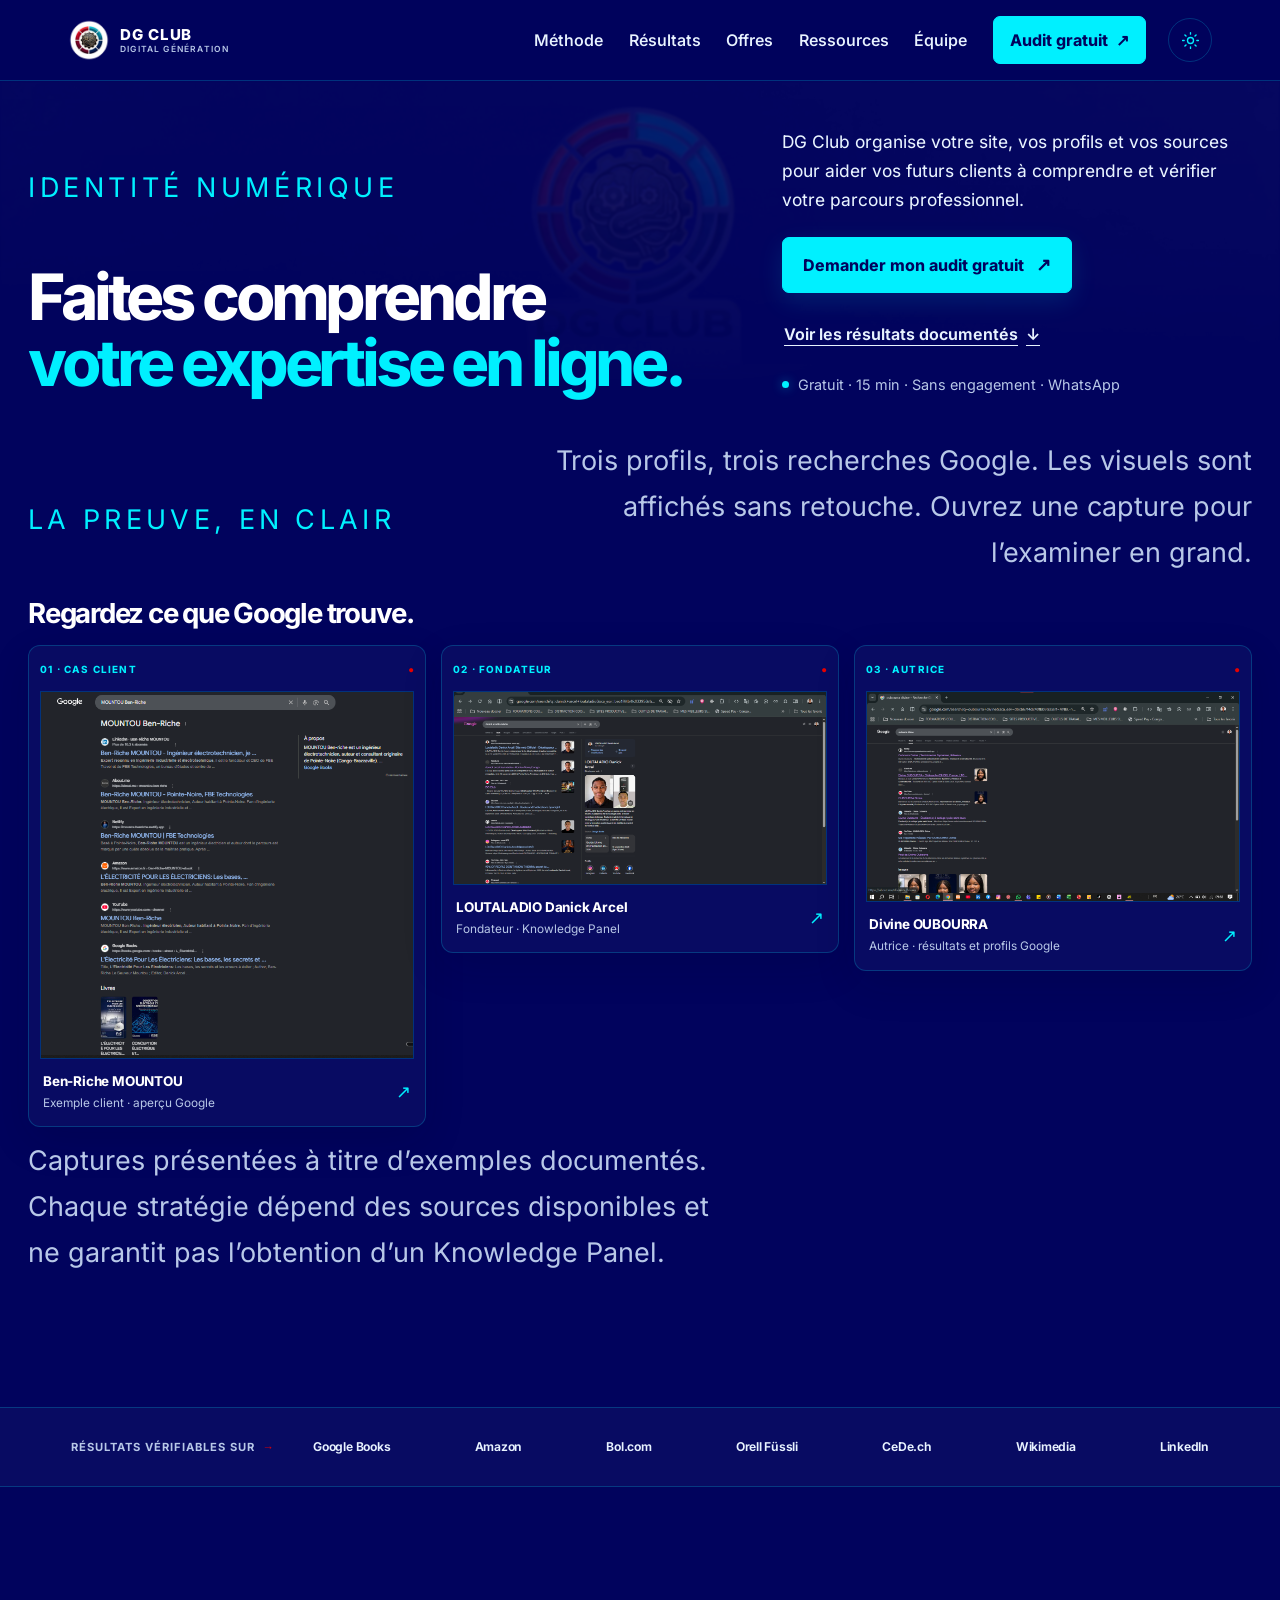
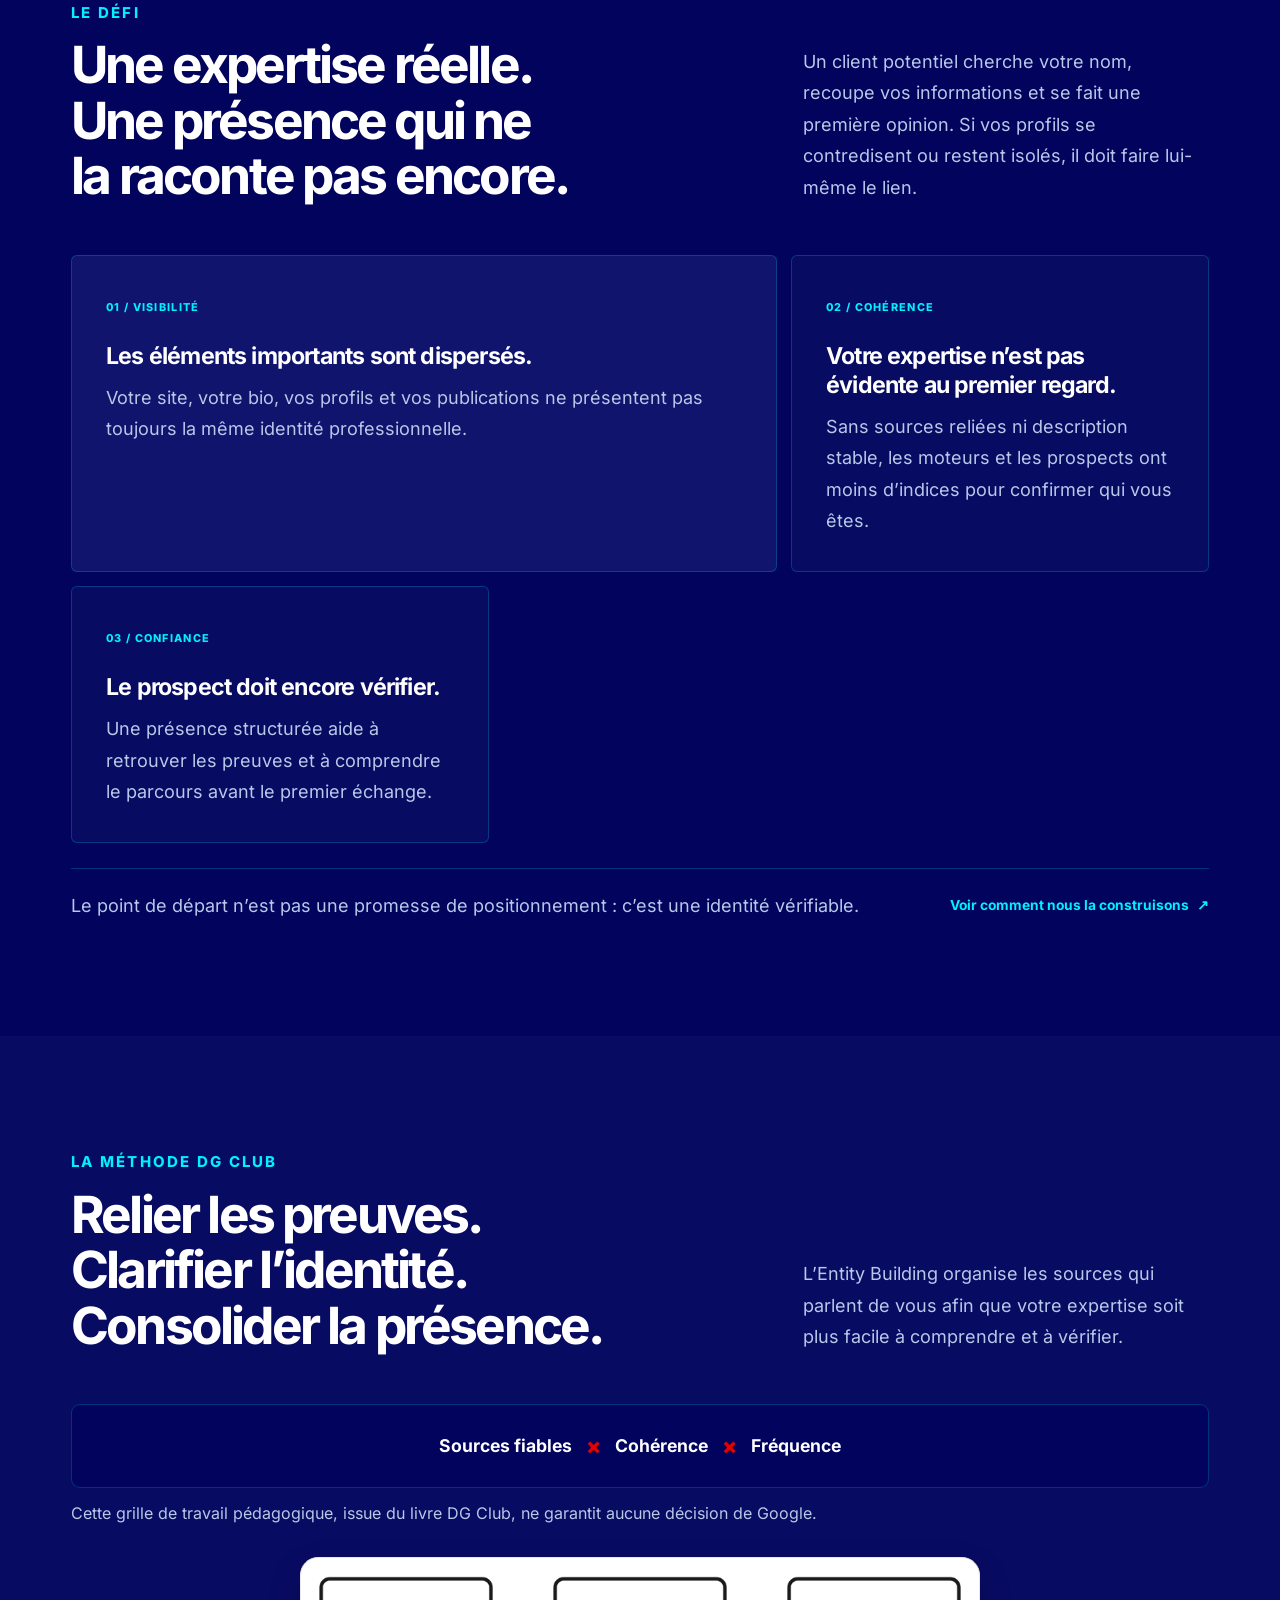
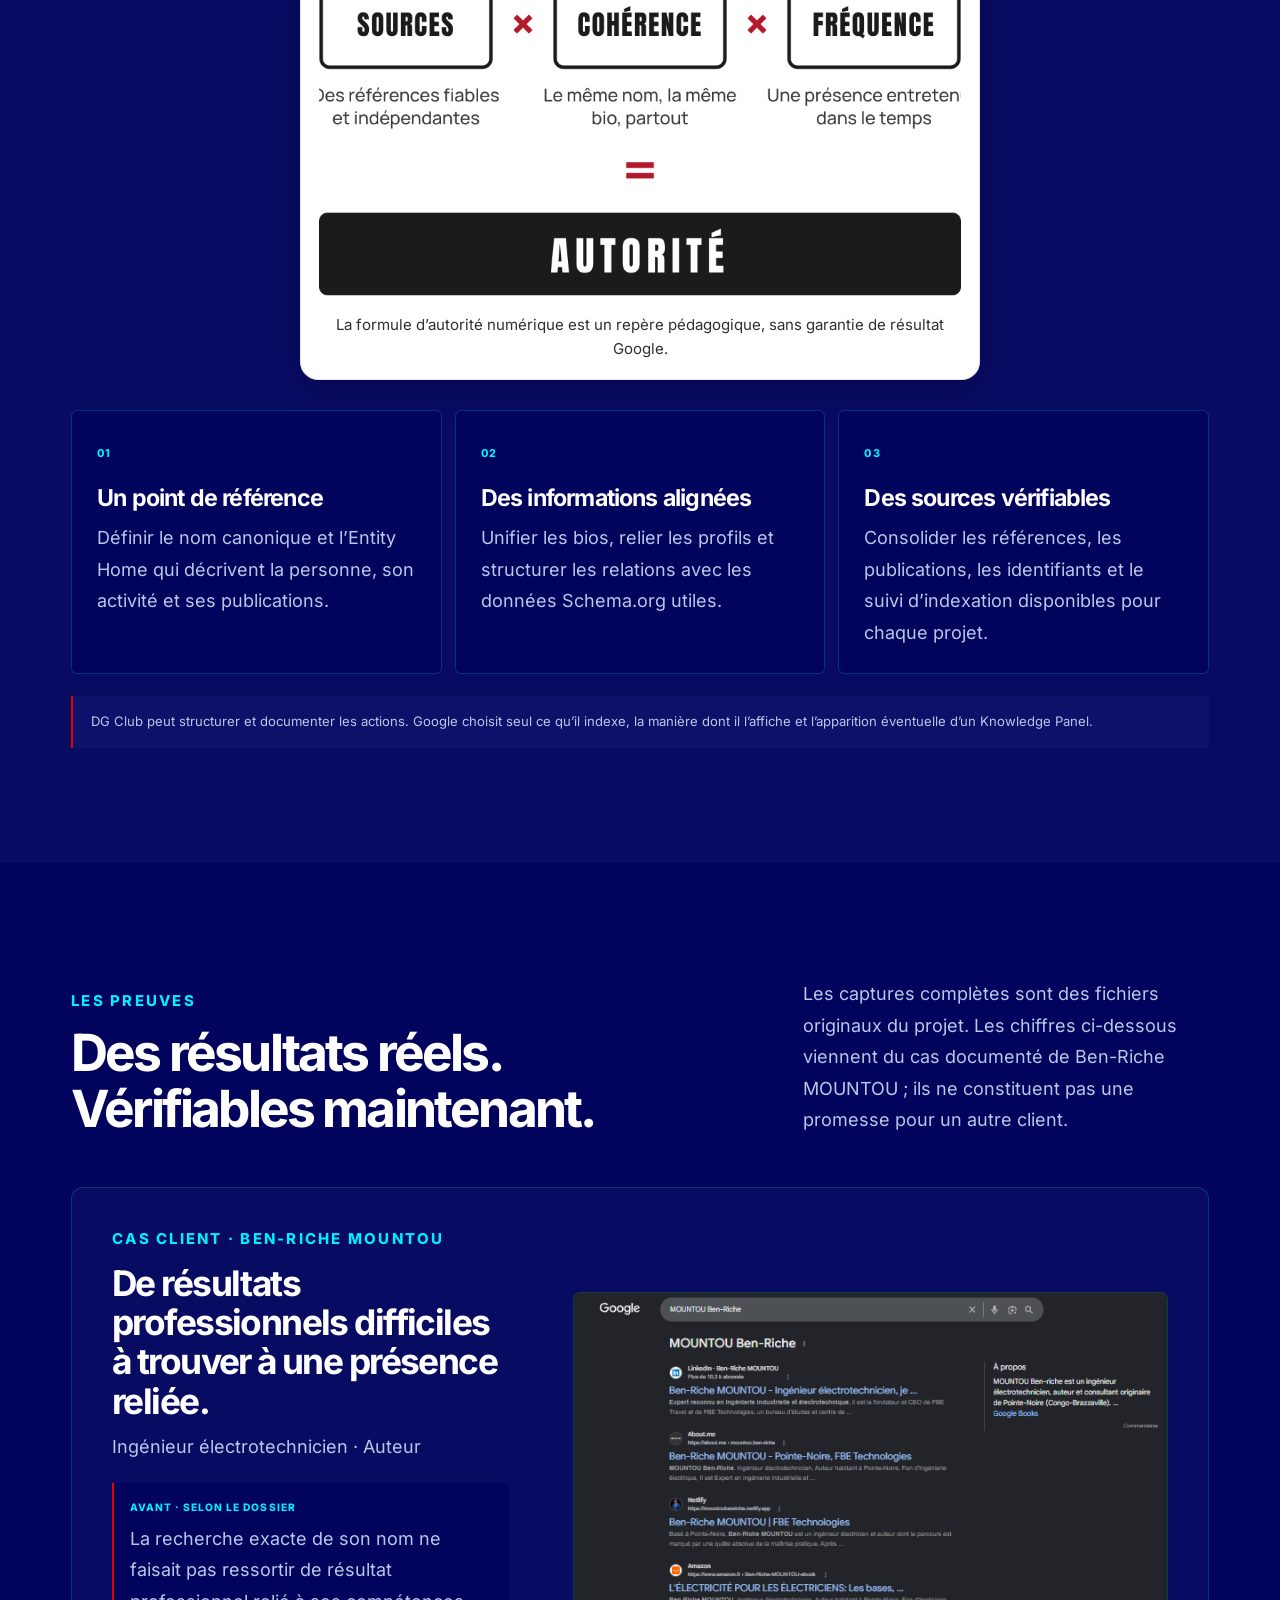
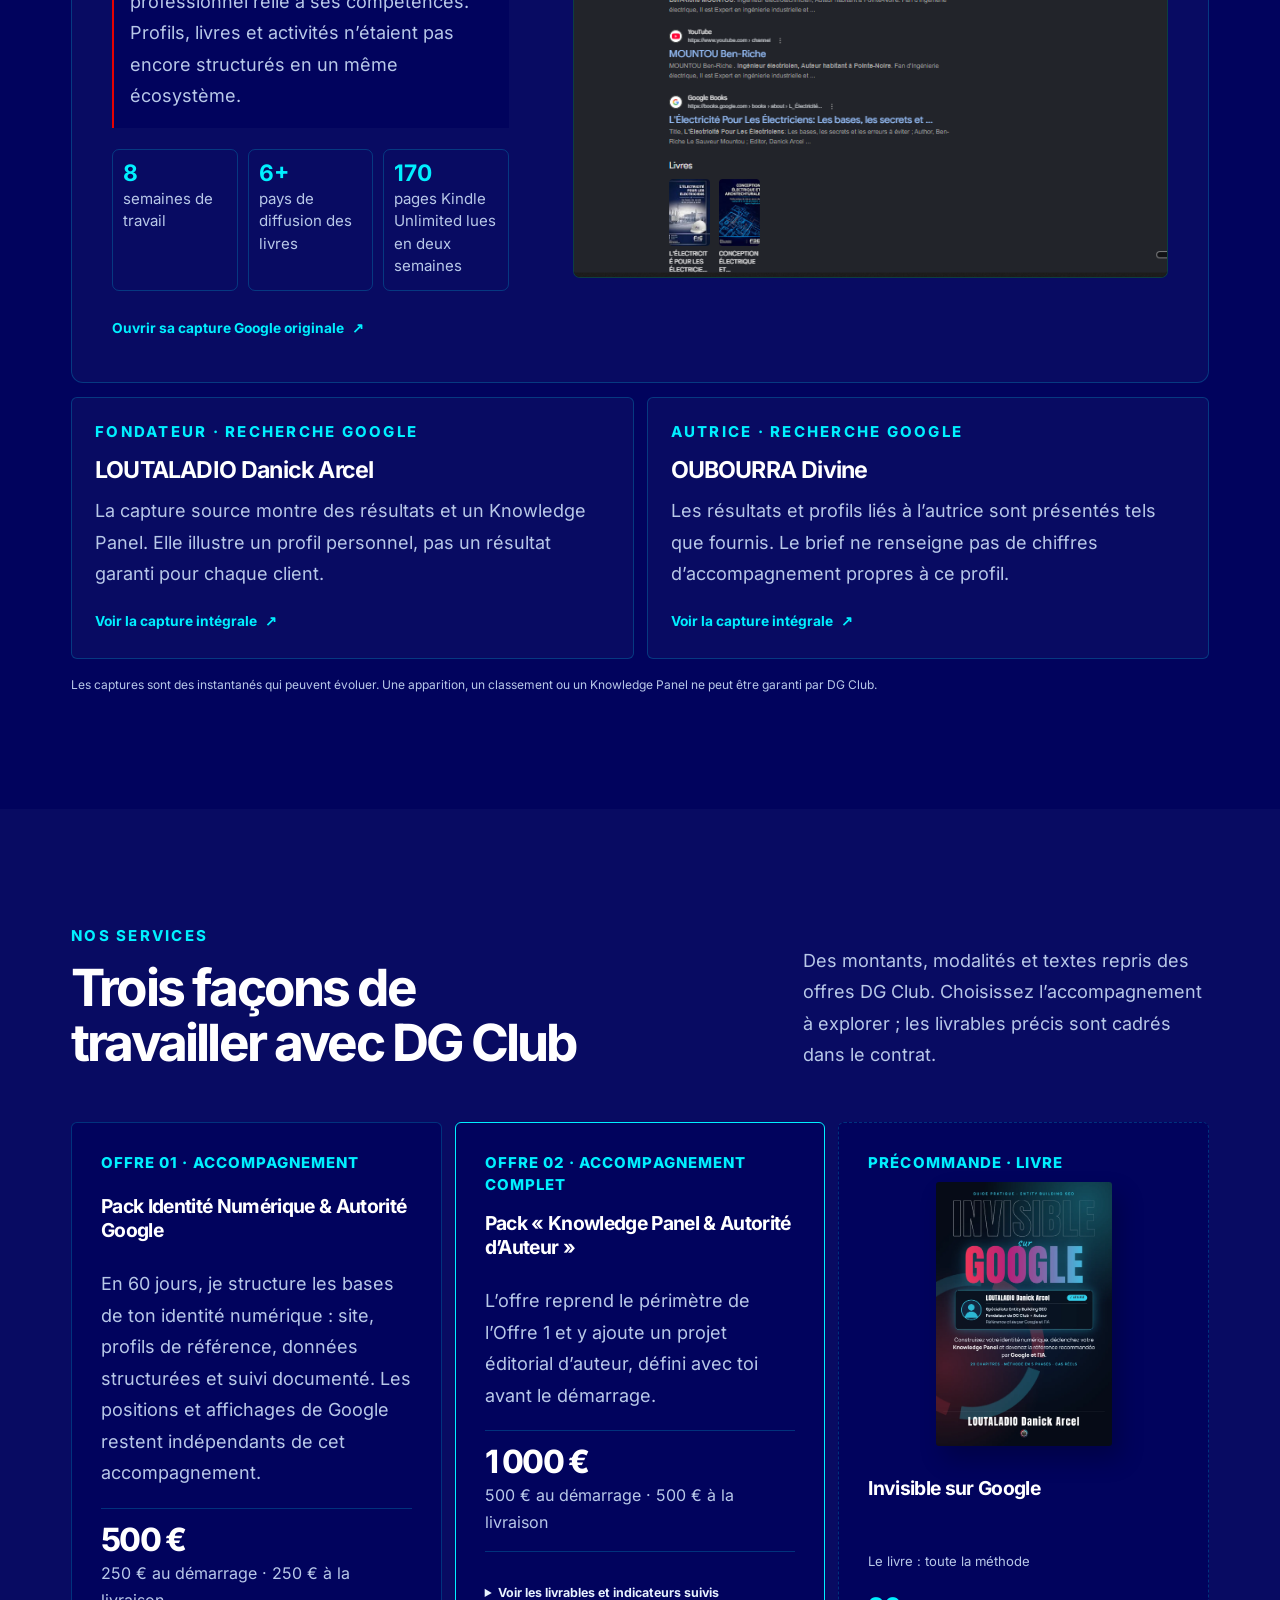
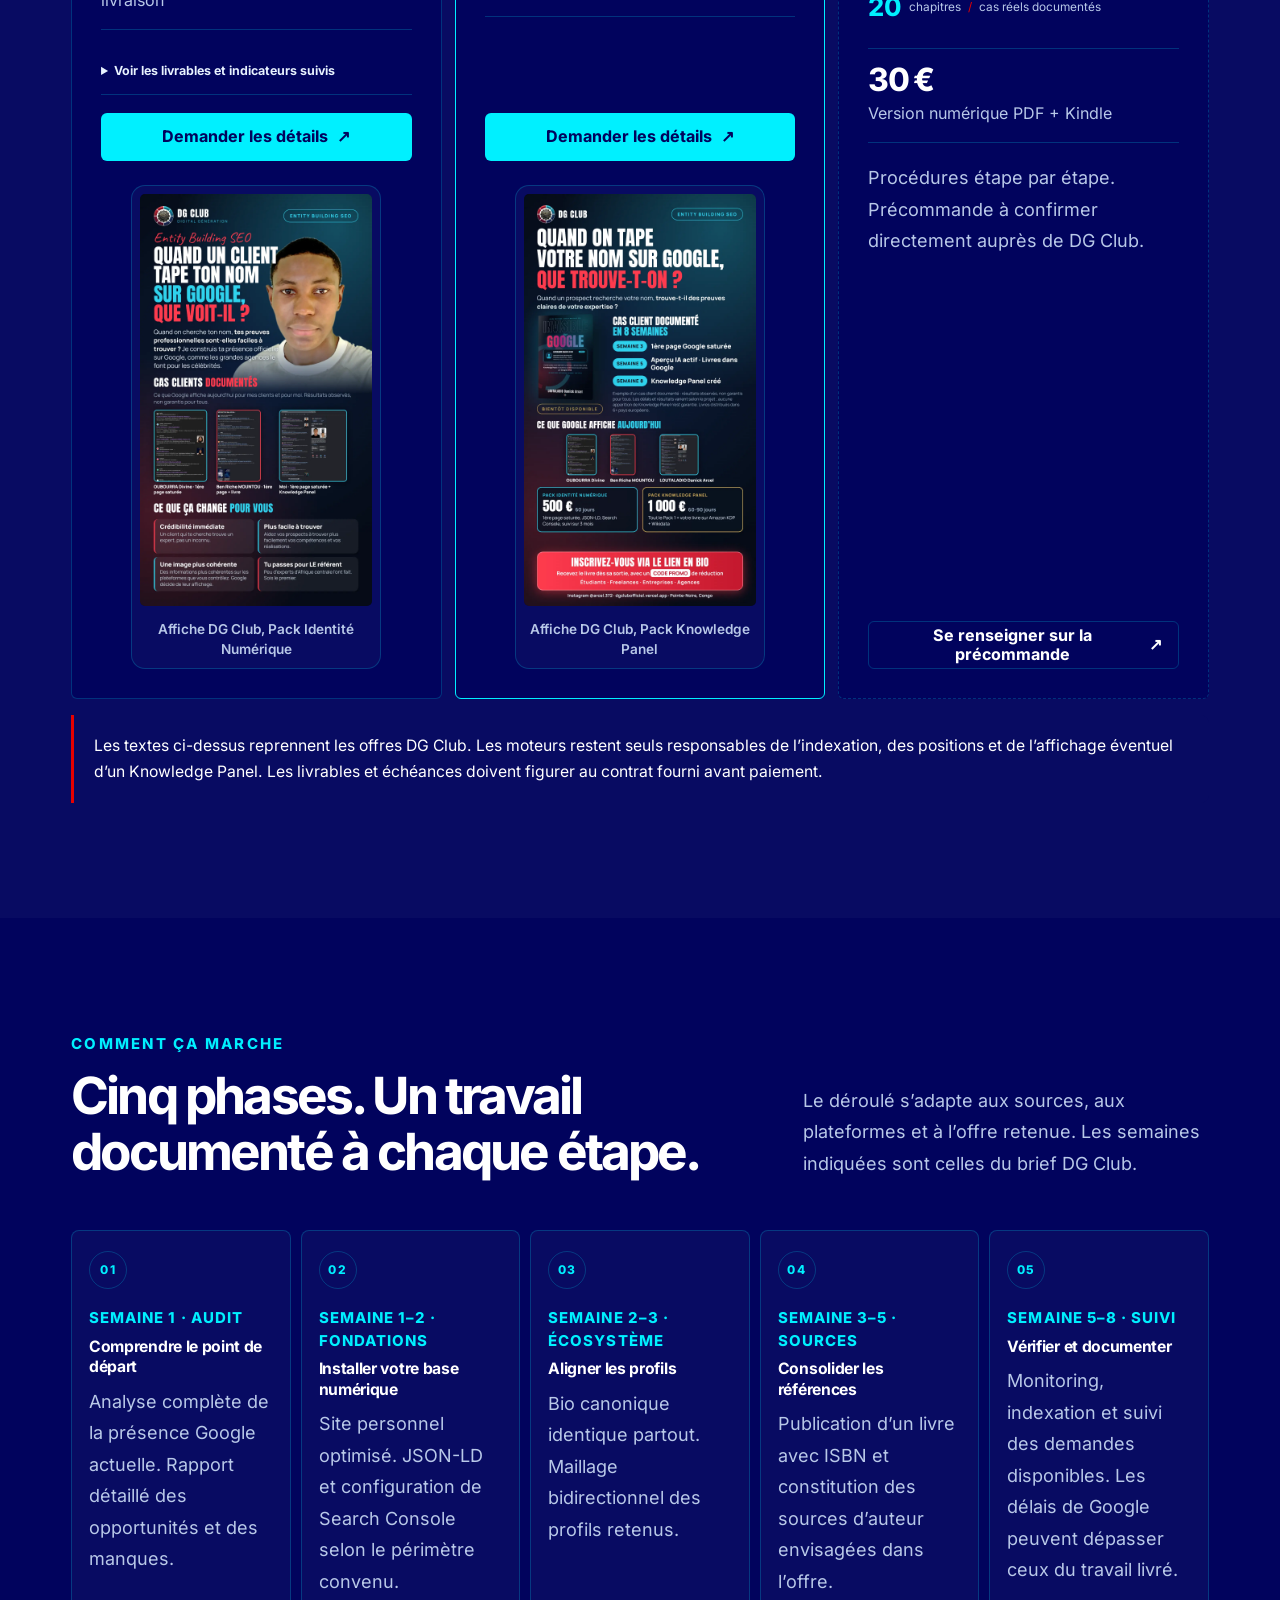
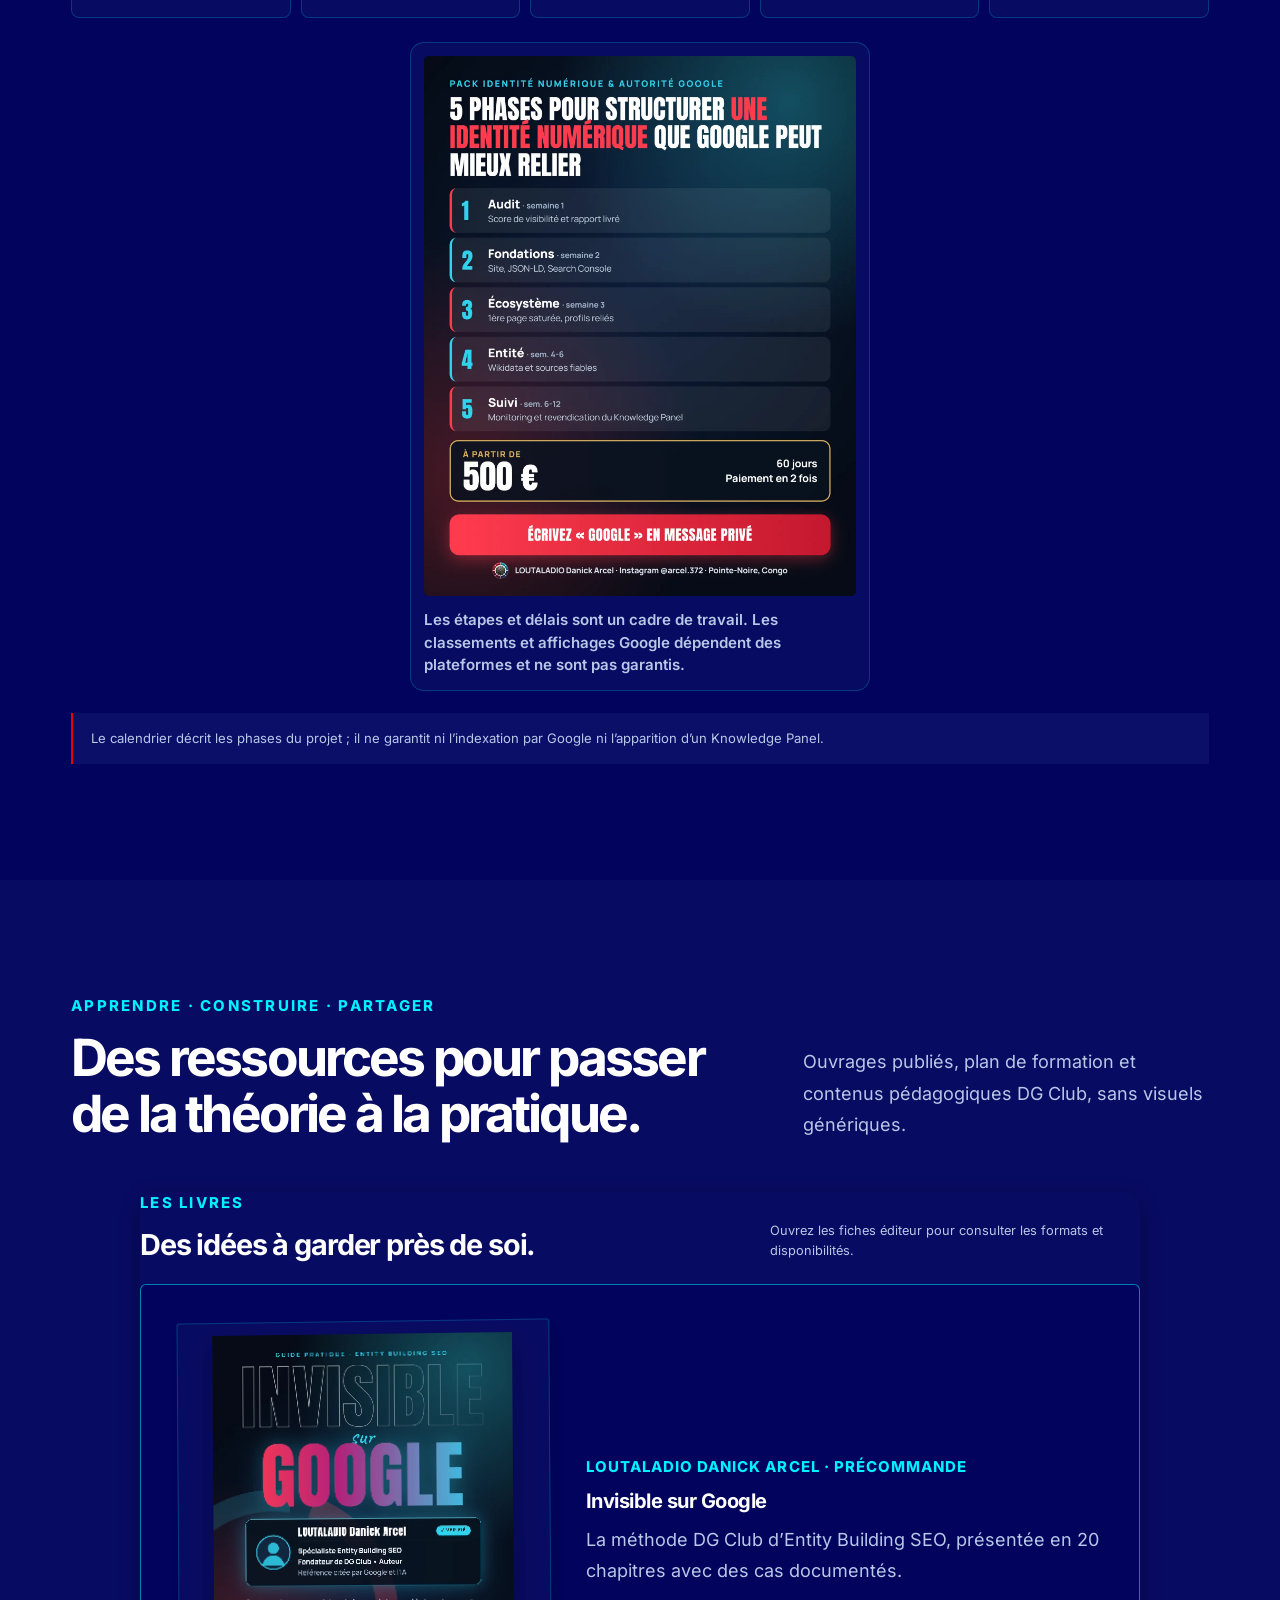
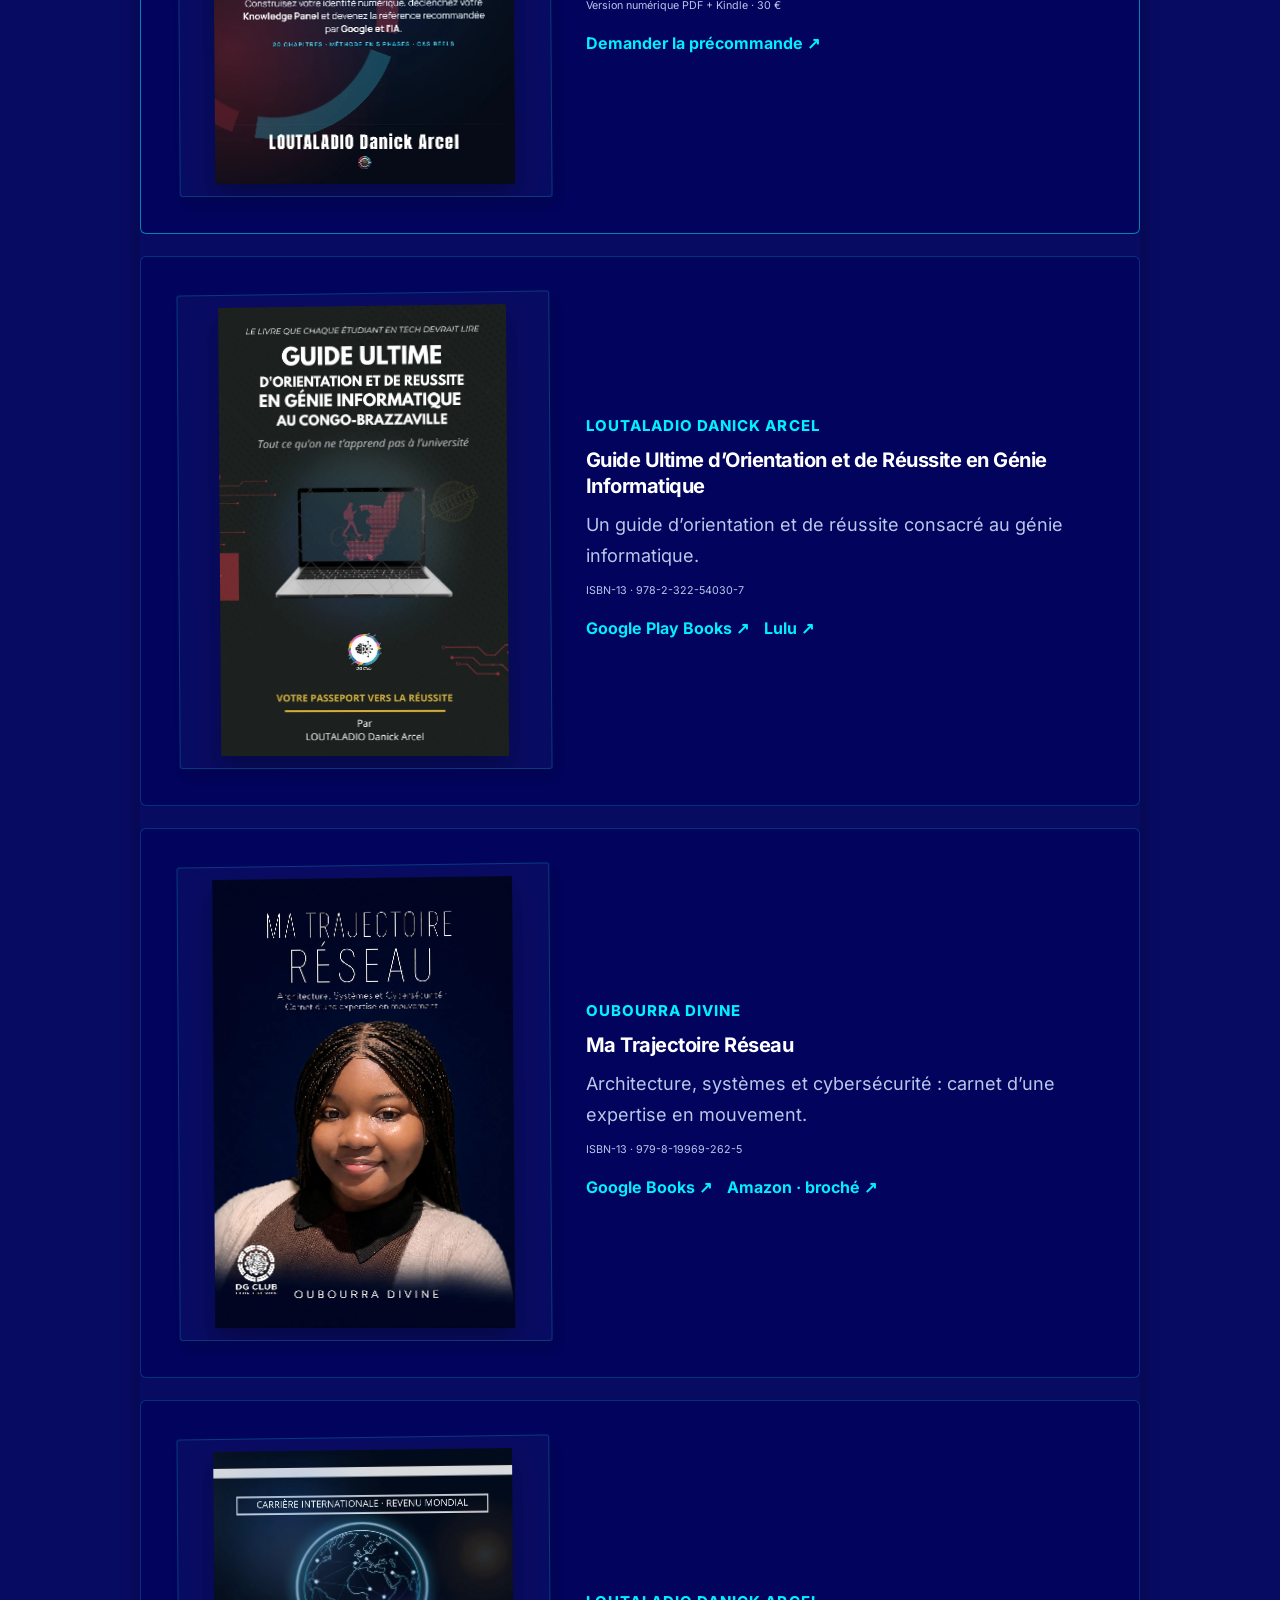
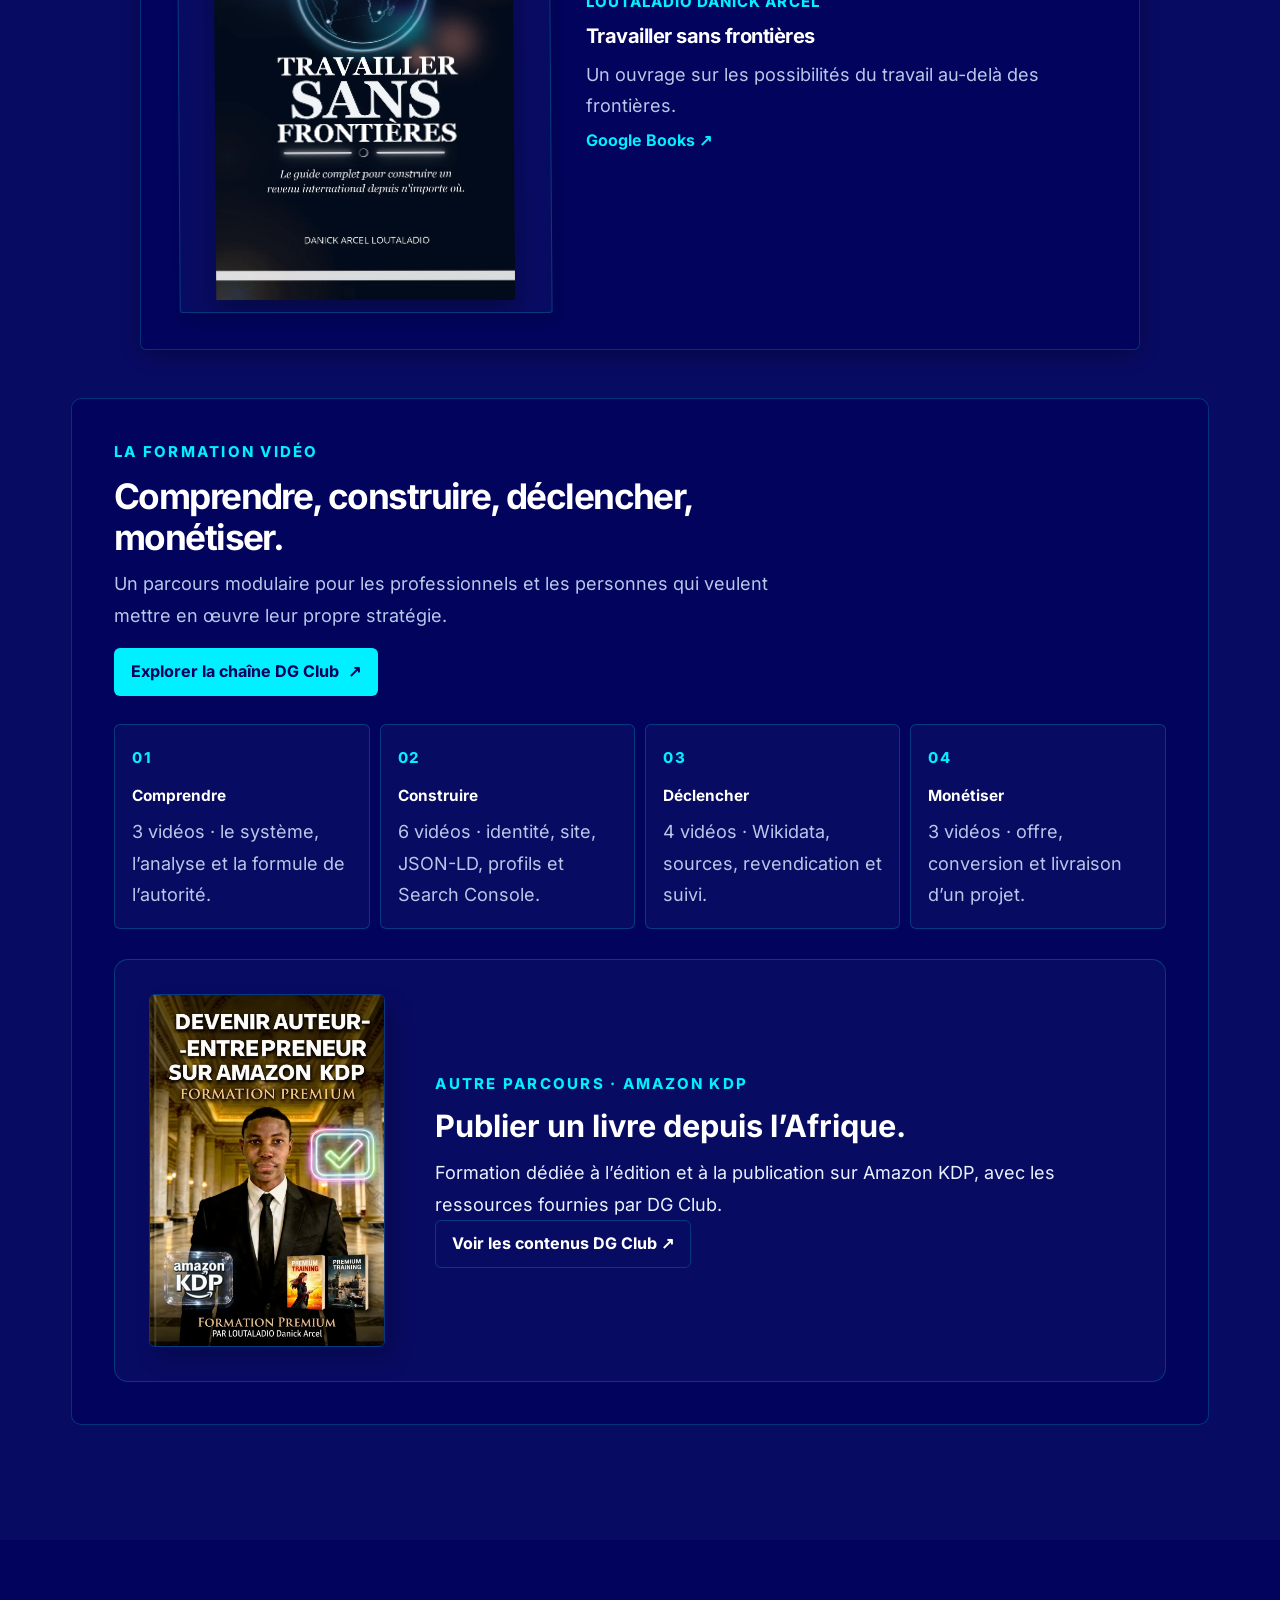
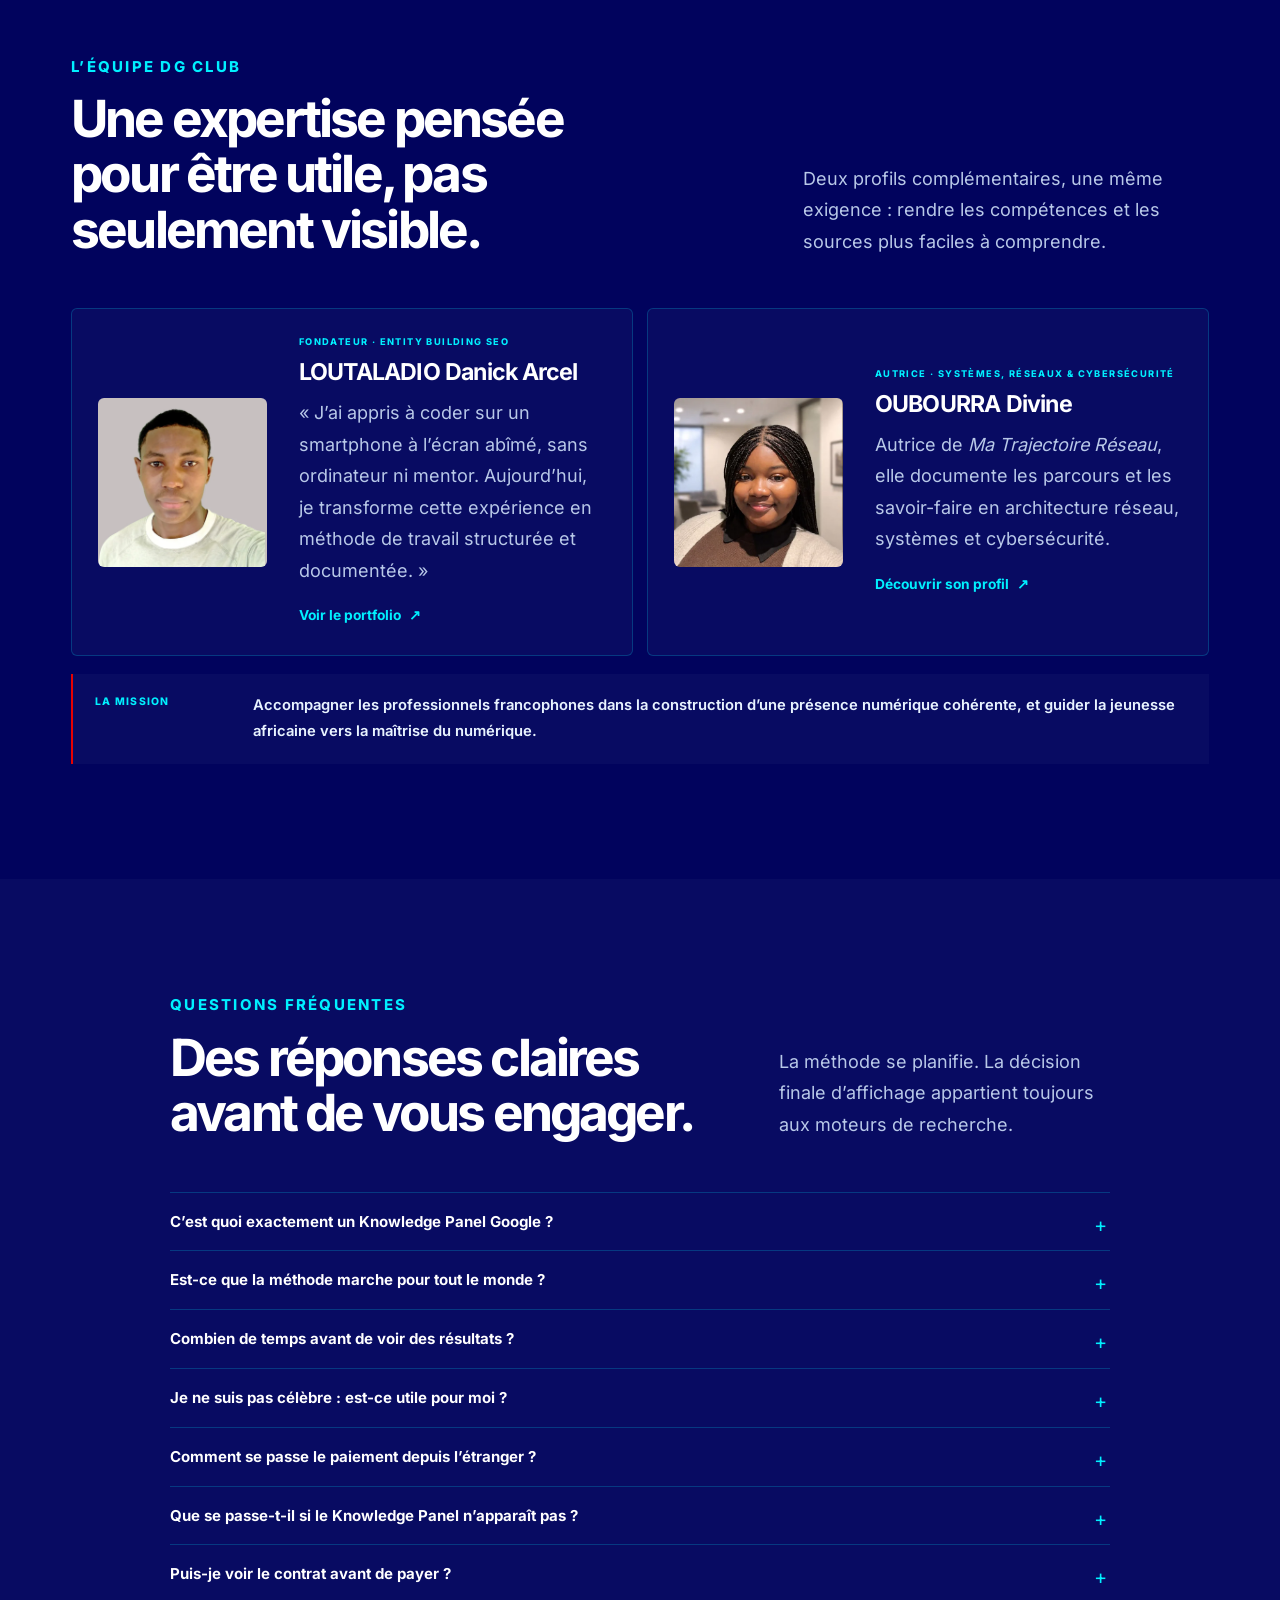
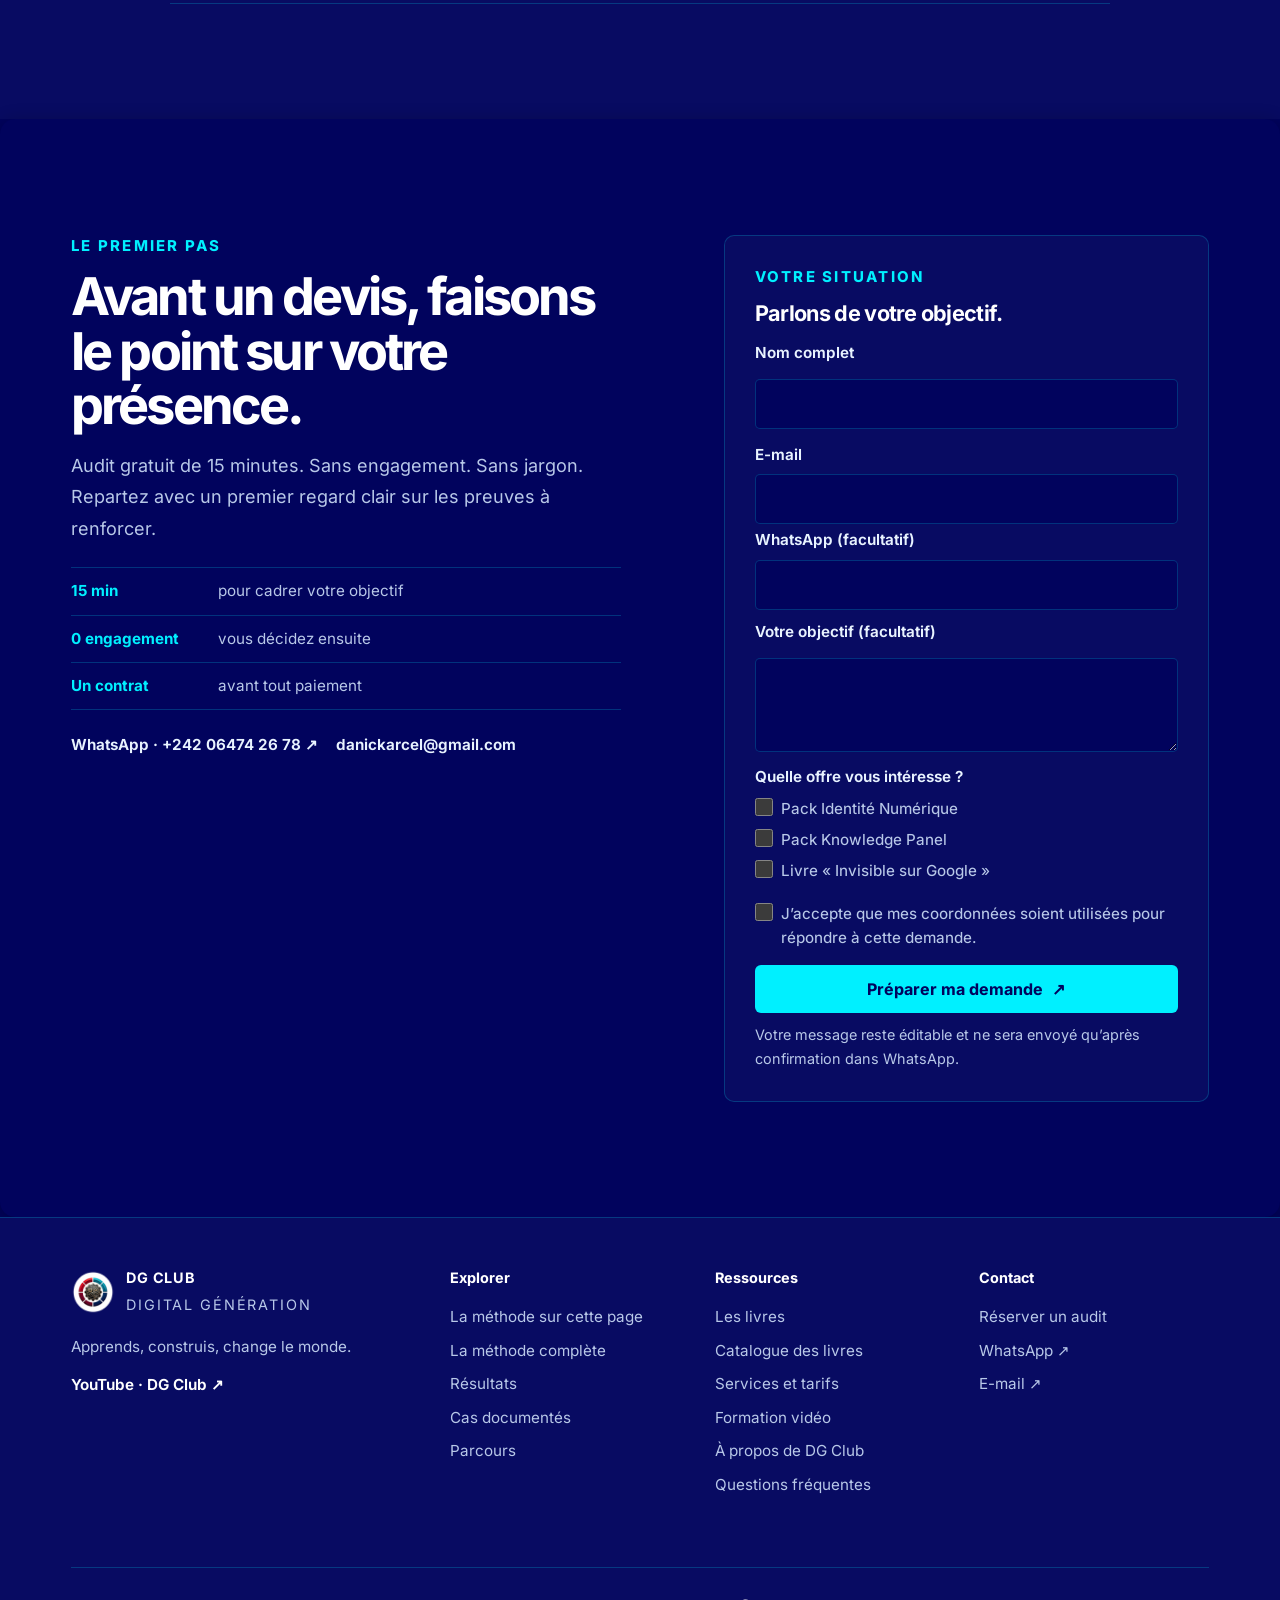
==== commit ff541d75: "Improve homepage conversion and mobile accessibility" ====
--- a/index.html
+++ b/index.html
@@ -158,7 +158,7 @@
         <li><a href="#services">Offres</a></li>
         <li><a href="#ressources">Ressources</a></li>
         <li><a href="#histoire">Équipe</a></li>
-        <li><a class="nav-cta" href="#contact">Audit gratuit <span aria-hidden="true">↗</span></a></li>
+        <li><a class="nav-cta" href="https://wa.me/24264742678?text=Bonjour%20DG%20Club%2C%20je%20souhaite%20demander%20mon%20audit%20gratuit%20de%2015%20minutes%20pour%20clarifier%20ma%20pr%C3%A9sence%20en%20ligne." target="_blank" rel="noopener noreferrer" aria-label="Demander un audit gratuit de 15 minutes sur WhatsApp">Audit gratuit <span aria-hidden="true">↗</span></a></li>
       </ul>
     </nav>
   </header>
@@ -168,16 +168,16 @@
       <div class="hero-inner">
         <div class="hero-intro">
           <div class="hero-copy">
-            <p class="hero-eyebrow">ENTITY BUILDING SEO</p>
-            <h1 id="hero-title">Que voit-on quand on cherche <span>votre nom&nbsp;?</span></h1>
+            <p class="hero-eyebrow">IDENTITÉ NUMÉRIQUE</p>
+            <h1 id="hero-title">Faites comprendre <span>votre expertise en ligne.</span></h1>
           </div>
           <div class="hero-conversion">
-            <p class="hero-lede">DG Club structure vos sources, vos profils et vos preuves pour que Google et vos futurs clients lisent une histoire cohérente de votre expertise.</p>
+            <p class="hero-lede">DG Club organise votre site, vos profils et vos sources pour aider vos futurs clients à comprendre et vérifier votre parcours professionnel.</p>
             <div class="hero-actions">
-              <a class="hero-primary" href="https://wa.me/24264742678?text=Bonjour%20DG%20Club%2C%20je%20souhaite%20r%C3%A9server%20mon%20audit%20gratuit%20de%2015%20minutes." target="_blank" rel="noopener noreferrer">Réserver mon audit gratuit <span class="arrow" aria-hidden="true">↗</span></a>
-              <a class="hero-secondary" href="#preuves">Voir les preuves <span aria-hidden="true">↓</span></a>
+              <a class="hero-primary" href="https://wa.me/24264742678?text=Bonjour%20DG%20Club%2C%20je%20souhaite%20demander%20mon%20audit%20gratuit%20de%2015%20minutes%20pour%20clarifier%20ma%20pr%C3%A9sence%20en%20ligne." target="_blank" rel="noopener noreferrer" aria-label="Demander mon audit gratuit de 15 minutes sur WhatsApp"><span class="hero-primary__full">Demander mon audit gratuit</span><span class="hero-primary__compact">Demander mon audit</span><span class="arrow" aria-hidden="true">↗</span></a>
+              <a class="hero-secondary" href="#preuves">Voir les résultats documentés <span aria-hidden="true">↓</span></a>
             </div>
-            <p class="hero-note"><span class="note-dot" aria-hidden="true"></span> 15 minutes · Sans engagement · Diagnostic en direct</p>
+            <p class="hero-note"><span class="note-dot" aria-hidden="true"></span> Gratuit · 15 min · Sans engagement · WhatsApp</p>
           </div>
         </div>
         <div class="proof-heading" id="preuves">
@@ -409,17 +409,17 @@
           <h2 id="contact-title">Avant un devis, faisons le point sur votre présence.</h2>
           <p class="section-intro">Audit gratuit de 15 minutes. Sans engagement. Sans jargon. Repartez avec un premier regard clair sur les preuves à renforcer.</p>
           <div class="contact-points"><p><strong>15 min</strong><span>pour cadrer votre objectif</span></p><p><strong>0 engagement</strong><span>vous décidez ensuite</span></p><p><strong>Un contrat</strong><span>avant tout paiement</span></p></div>
-          <div class="contact-direct"><a href="https://wa.me/24264742678?text=Bonjour%20DG%20Club%2C%20je%20souhaite%20r%C3%A9server%20mon%20audit%20gratuit%20de%2015%20minutes." target="_blank" rel="noopener noreferrer">WhatsApp · +242 06474 26 78 ↗</a><a href="mailto:danickarcel@gmail.com">danickarcel@gmail.com</a></div>
+          <div class="contact-direct"><a href="https://wa.me/24264742678?text=Bonjour%20DG%20Club%2C%20je%20souhaite%20demander%20mon%20audit%20gratuit%20de%2015%20minutes%20pour%20clarifier%20ma%20pr%C3%A9sence%20en%20ligne." target="_blank" rel="noopener noreferrer" aria-label="Écrire à DG Club sur WhatsApp">WhatsApp · +242 06474 26 78 ↗</a><a href="mailto:danickarcel@gmail.com">danickarcel@gmail.com</a></div>
         </div>
         <form class="contact-form" data-contact-form data-reveal>
           <div class="form-heading"><p class="section-kicker">VOTRE SITUATION</p><h3>Parlons de votre objectif.</h3></div>
           <label for="contact-name">Nom complet</label><input id="contact-name" name="name" autocomplete="name" required>
-          <div class="field-row"><div><label for="contact-email">E-mail</label><input id="contact-email" type="email" name="email" autocomplete="email" required></div><div><label for="contact-whatsapp">WhatsApp</label><input id="contact-whatsapp" type="tel" name="whatsapp" autocomplete="tel"></div></div>
-          <label for="contact-situation">Décrivez votre situation en deux lignes</label><textarea id="contact-situation" name="situation" rows="4" minlength="12" maxlength="1200" required></textarea>
+          <div class="field-row"><div><label for="contact-email">E-mail</label><input id="contact-email" type="email" name="email" autocomplete="email" required></div><div><label for="contact-whatsapp">WhatsApp (facultatif)</label><input id="contact-whatsapp" type="tel" name="whatsapp" autocomplete="tel"></div></div>
+          <label for="contact-situation">Votre objectif (facultatif)</label><textarea id="contact-situation" name="situation" rows="3" maxlength="1200"></textarea>
           <fieldset><legend>Quelle offre vous intéresse&nbsp;?</legend><div class="offer-choices"><label><input type="checkbox" name="offre" value="Pack Identité Numérique & Autorité Google"> Pack Identité Numérique</label><label><input type="checkbox" name="offre" value="Pack Knowledge Panel & Autorité d’Auteur"> Pack Knowledge Panel</label><label><input type="checkbox" name="offre" value="Invisible sur Google"> Livre « Invisible sur Google »</label></div></fieldset>
           <label class="consent-line"><input type="checkbox" name="consentement" value="oui" required><span>J’accepte que mes coordonnées soient utilisées pour répondre à cette demande.</span></label>
           <button class="button button--primary form-submit" type="submit">Préparer ma demande <span aria-hidden="true">↗</span></button>
-          <p class="form-help">Votre message reste éditable et ne sera envoyé qu’après confirmation dans WhatsApp.</p>
+          <p class="form-help" data-form-help>Votre message reste éditable et ne sera envoyé qu’après confirmation dans WhatsApp.</p>
           <p class="form-status" data-form-status role="status" aria-live="polite"></p>
         </form>
       </div>
--- a/identity-polish.css
+++ b/identity-polish.css
@@ -277,3 +277,27 @@
   .authority-formula-visual figcaption { font-size: .9375rem; }
   .home-section .book-copy h4 { font-size: 1.2rem; }
 }
+
+
+/* Conversion clarity and accessibility refinements for the home hero. */
+.site-links .nav-cta { min-height: 48px; }
+.hero-primary { min-height: 56px; }
+.hero-secondary { min-height: 48px; text-decoration: underline; text-decoration-thickness: 1px; text-underline-offset: 5px; }
+.hero-secondary:hover { text-decoration-thickness: 2px; }
+#hero.hero-section .hero-note { max-width: 48ch; font-size: .9rem !important; line-height: 1.6; }
+@media (max-width: 560px) {
+  #hero.hero-section .hero-note { align-items: flex-start; font-size: .875rem !important; }
+  .hero-secondary { justify-content: center; }
+}
+
+.hero-primary__compact { display: none; }
+@media (max-width: 360px) {
+  .hero-primary { gap: 9px; padding-inline: 14px; }
+  .hero-primary__full { display: none; }
+  .hero-primary__compact { display: inline; }
+}
+
+@media (min-width: 561px) and (max-width: 840px) {
+  .proof-heading { display: grid; grid-template-columns: minmax(0, .9fr) minmax(0, 1fr); align-items: start; gap: 24px; }
+  .proof-heading > p { align-self: end; max-width: 39ch; }
+}
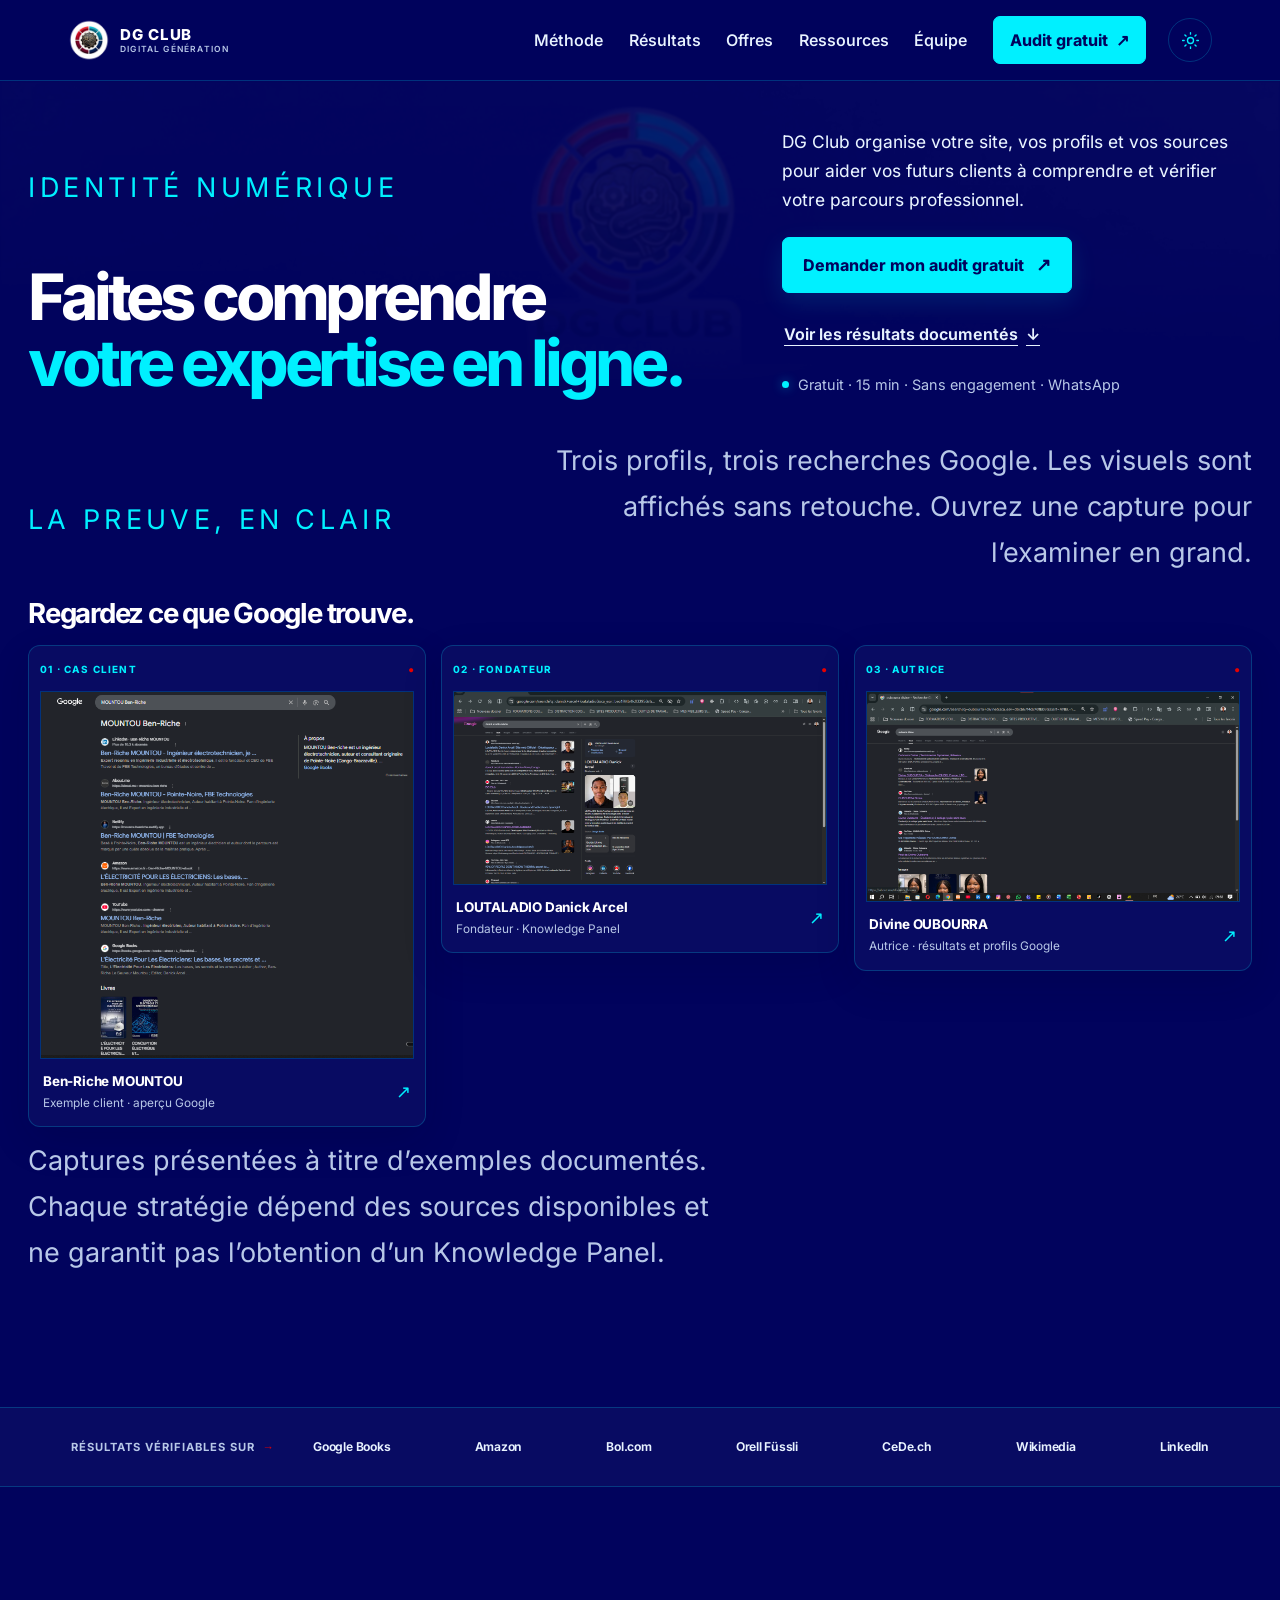
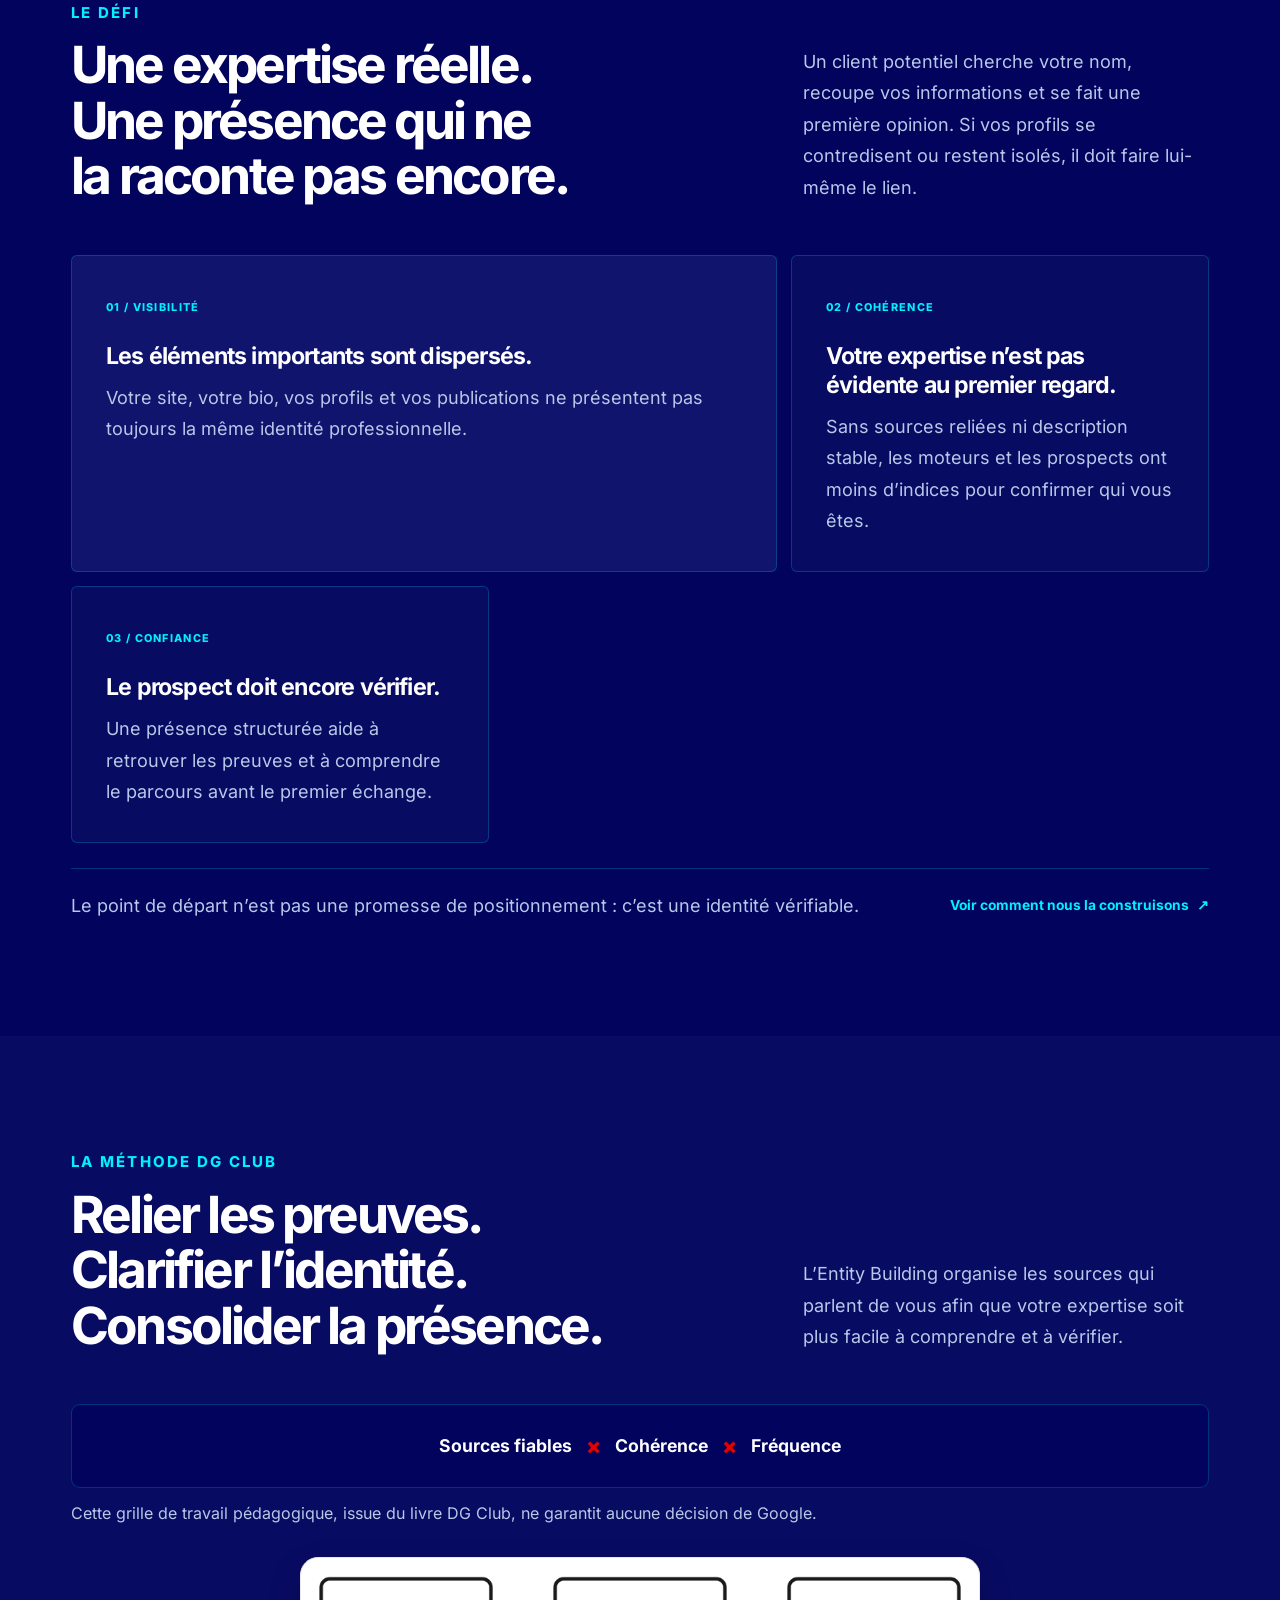
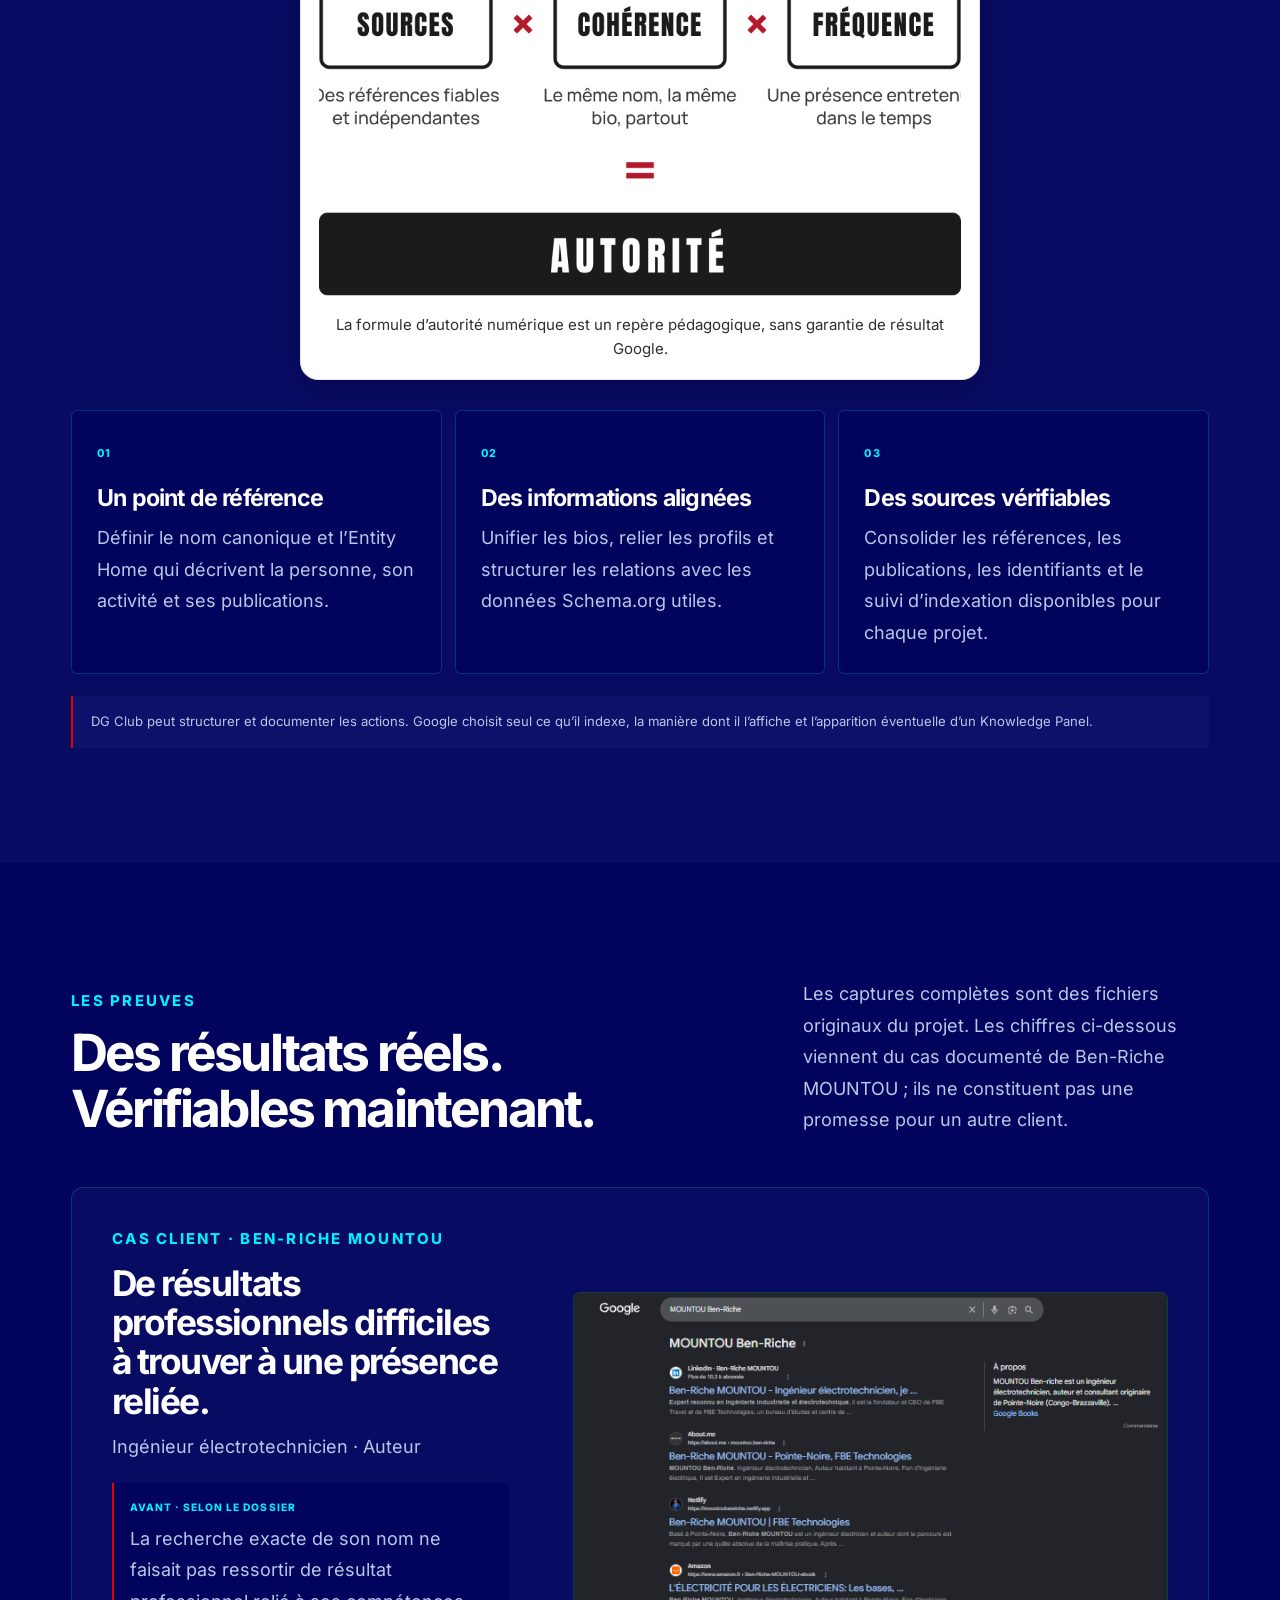
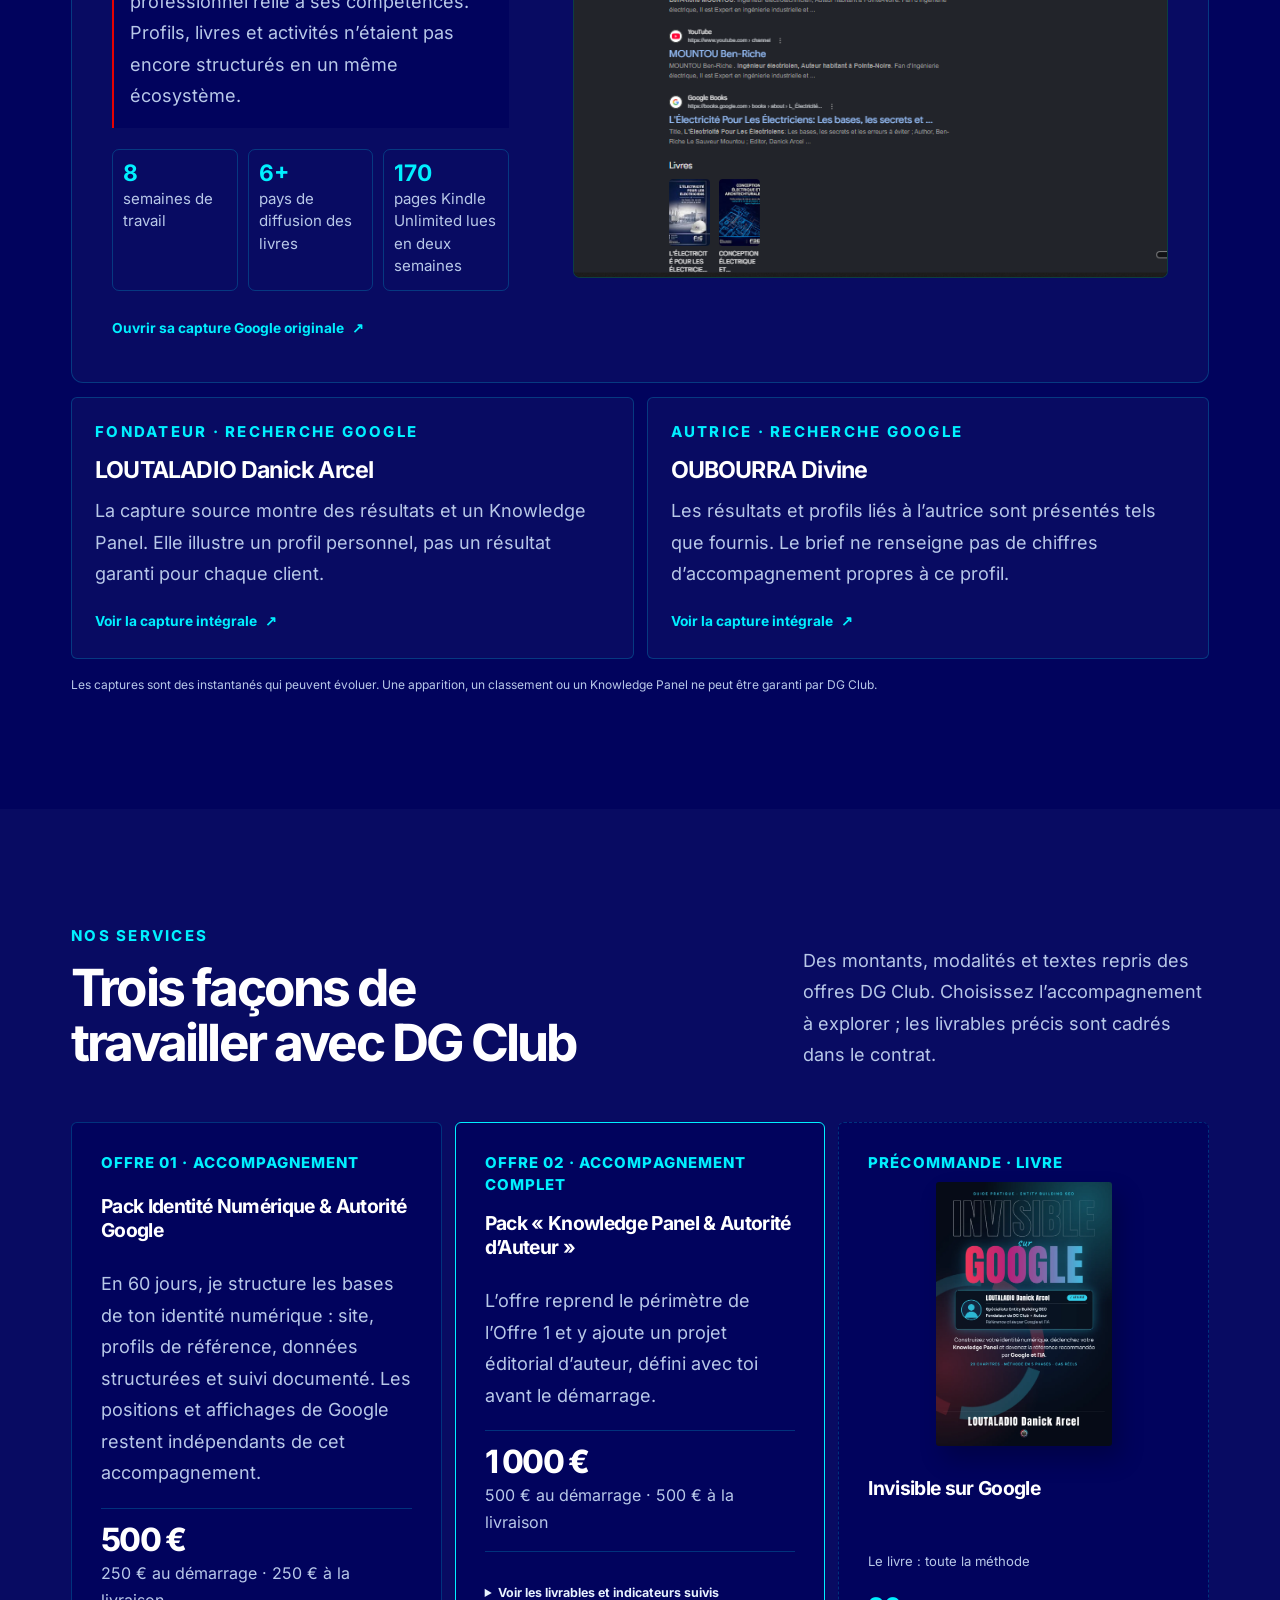
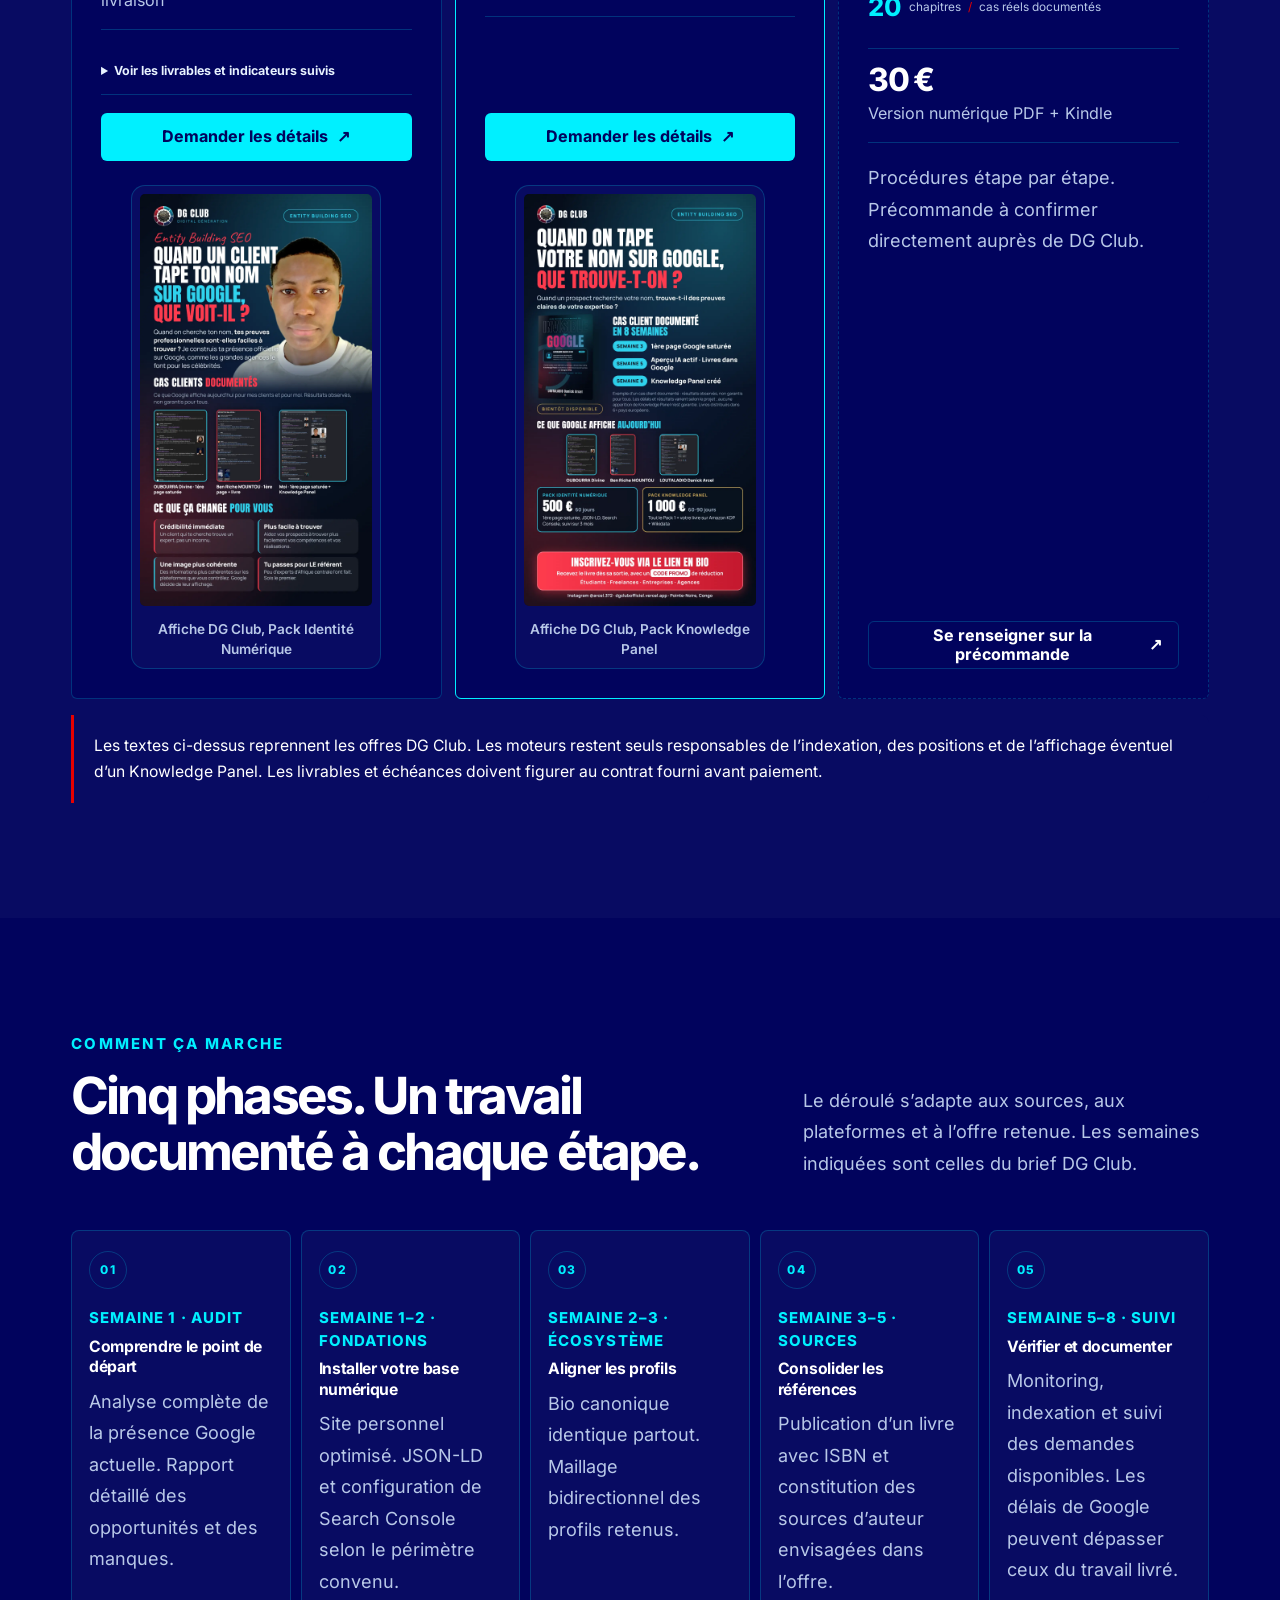
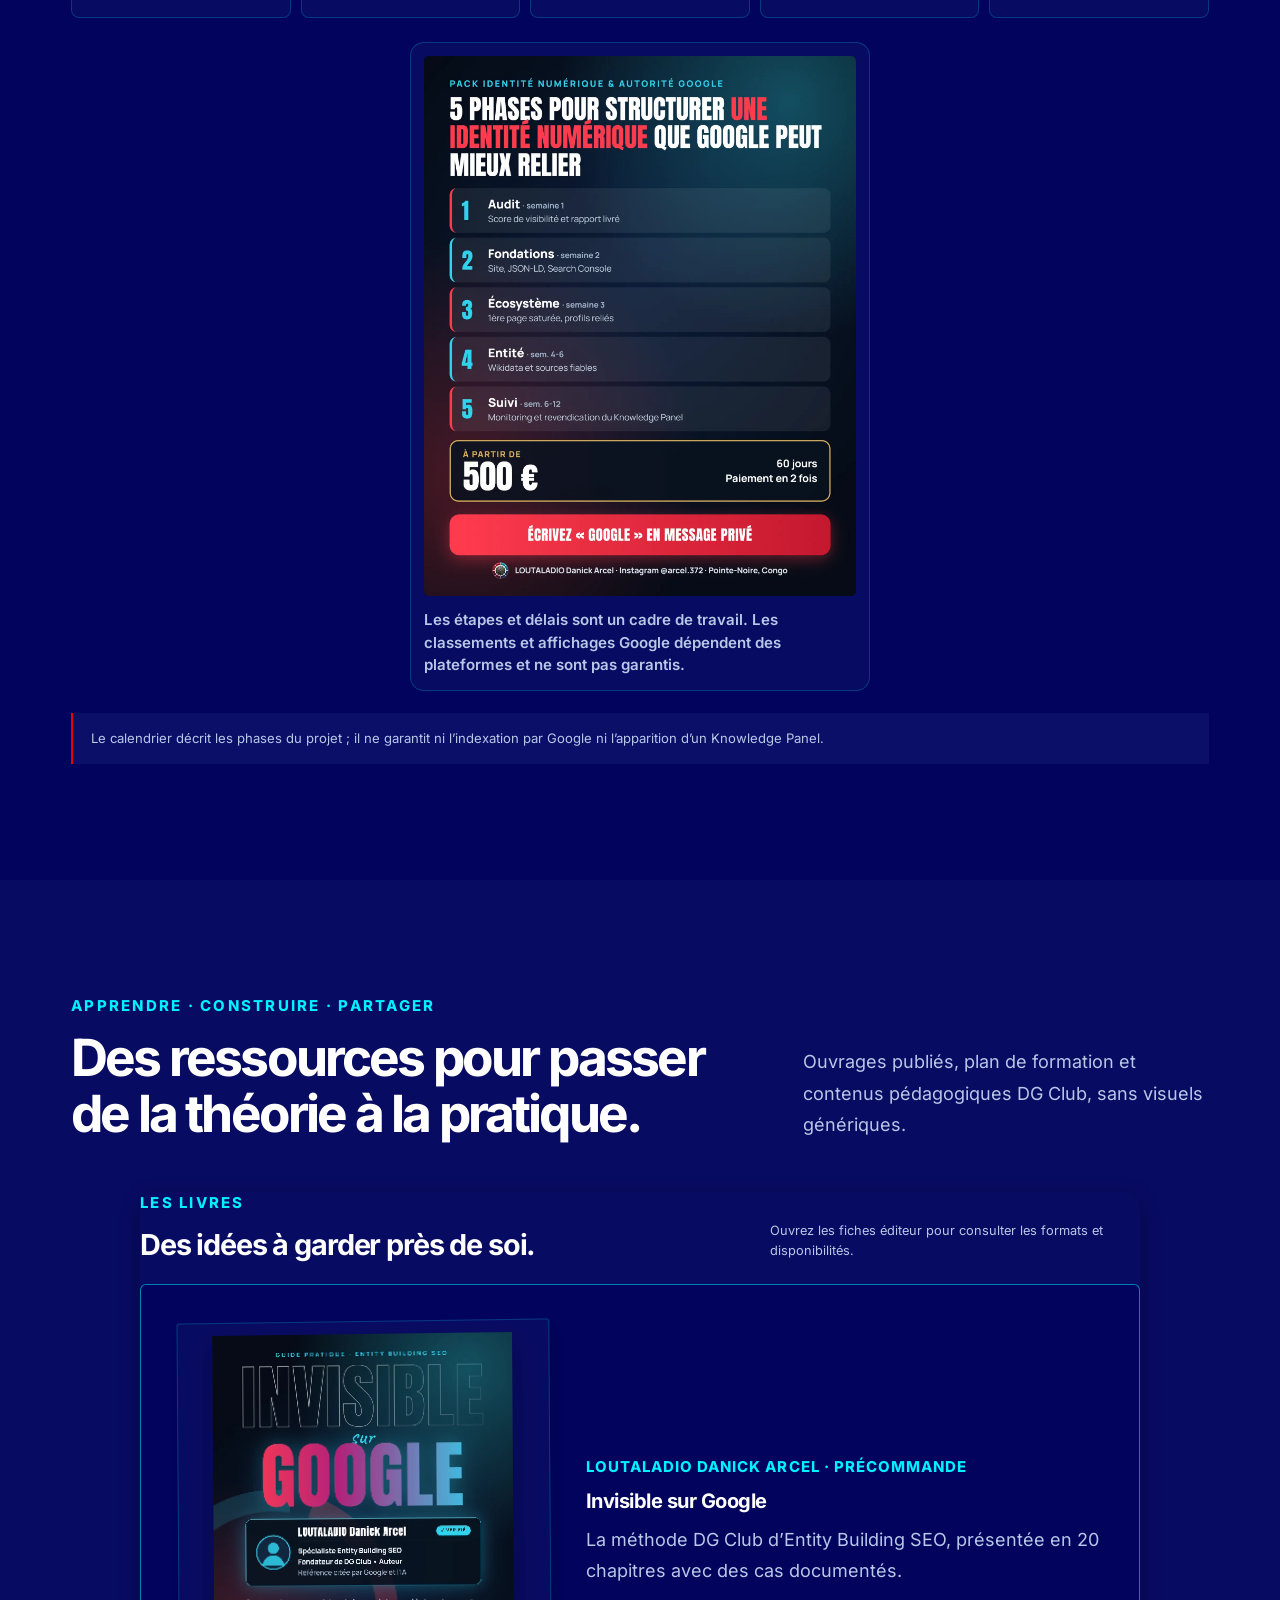
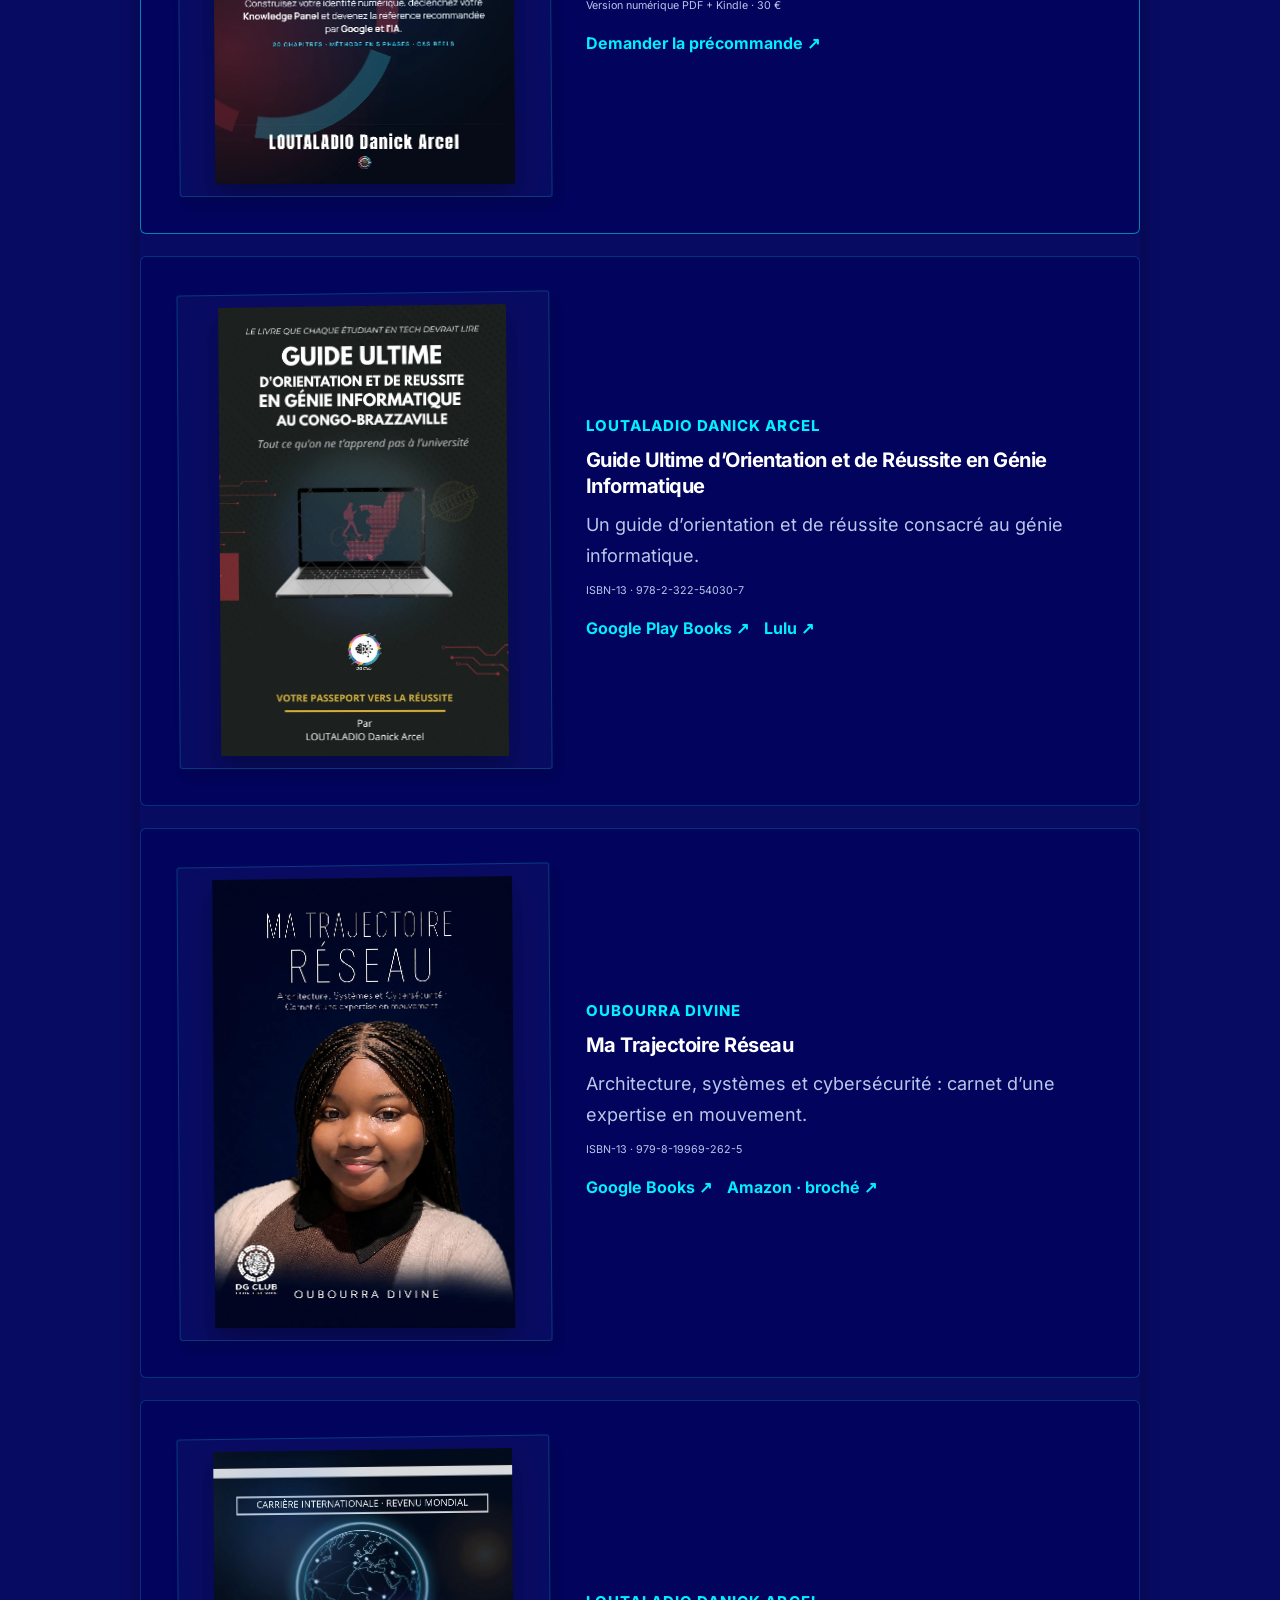
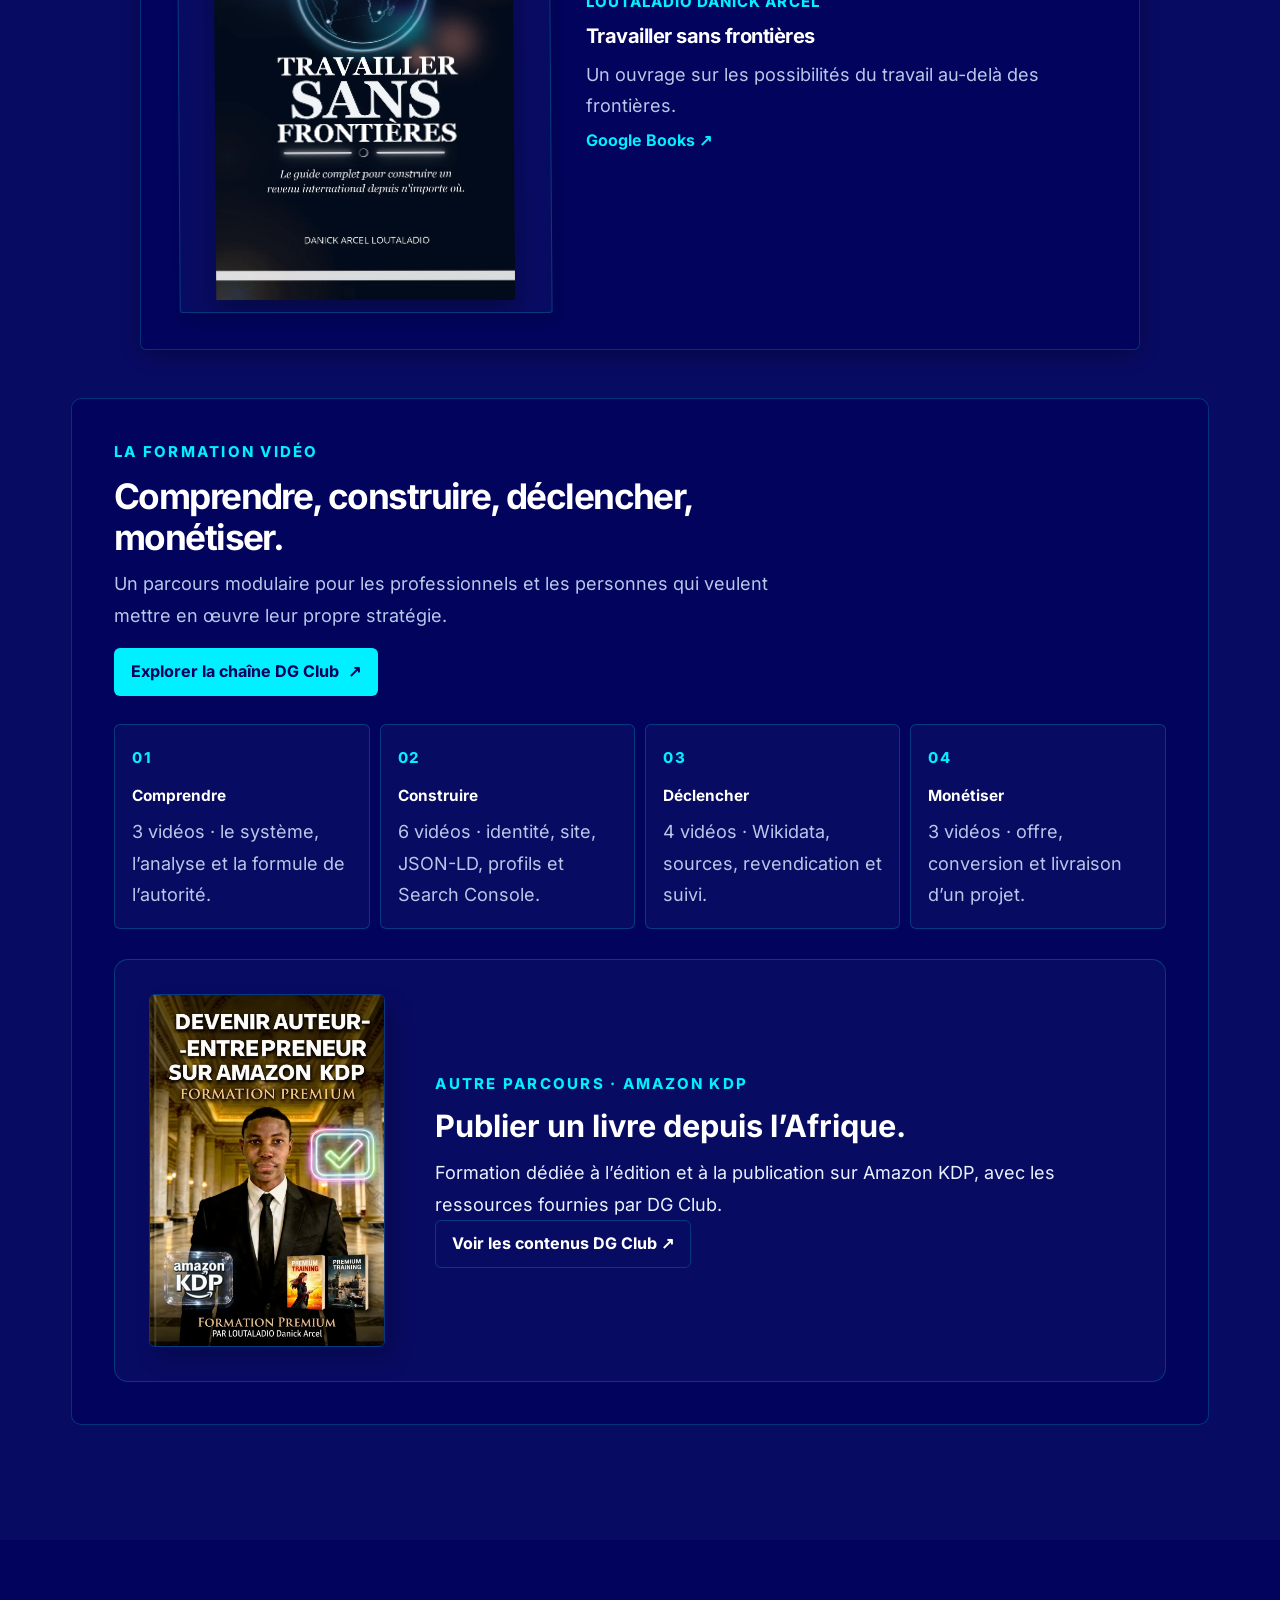
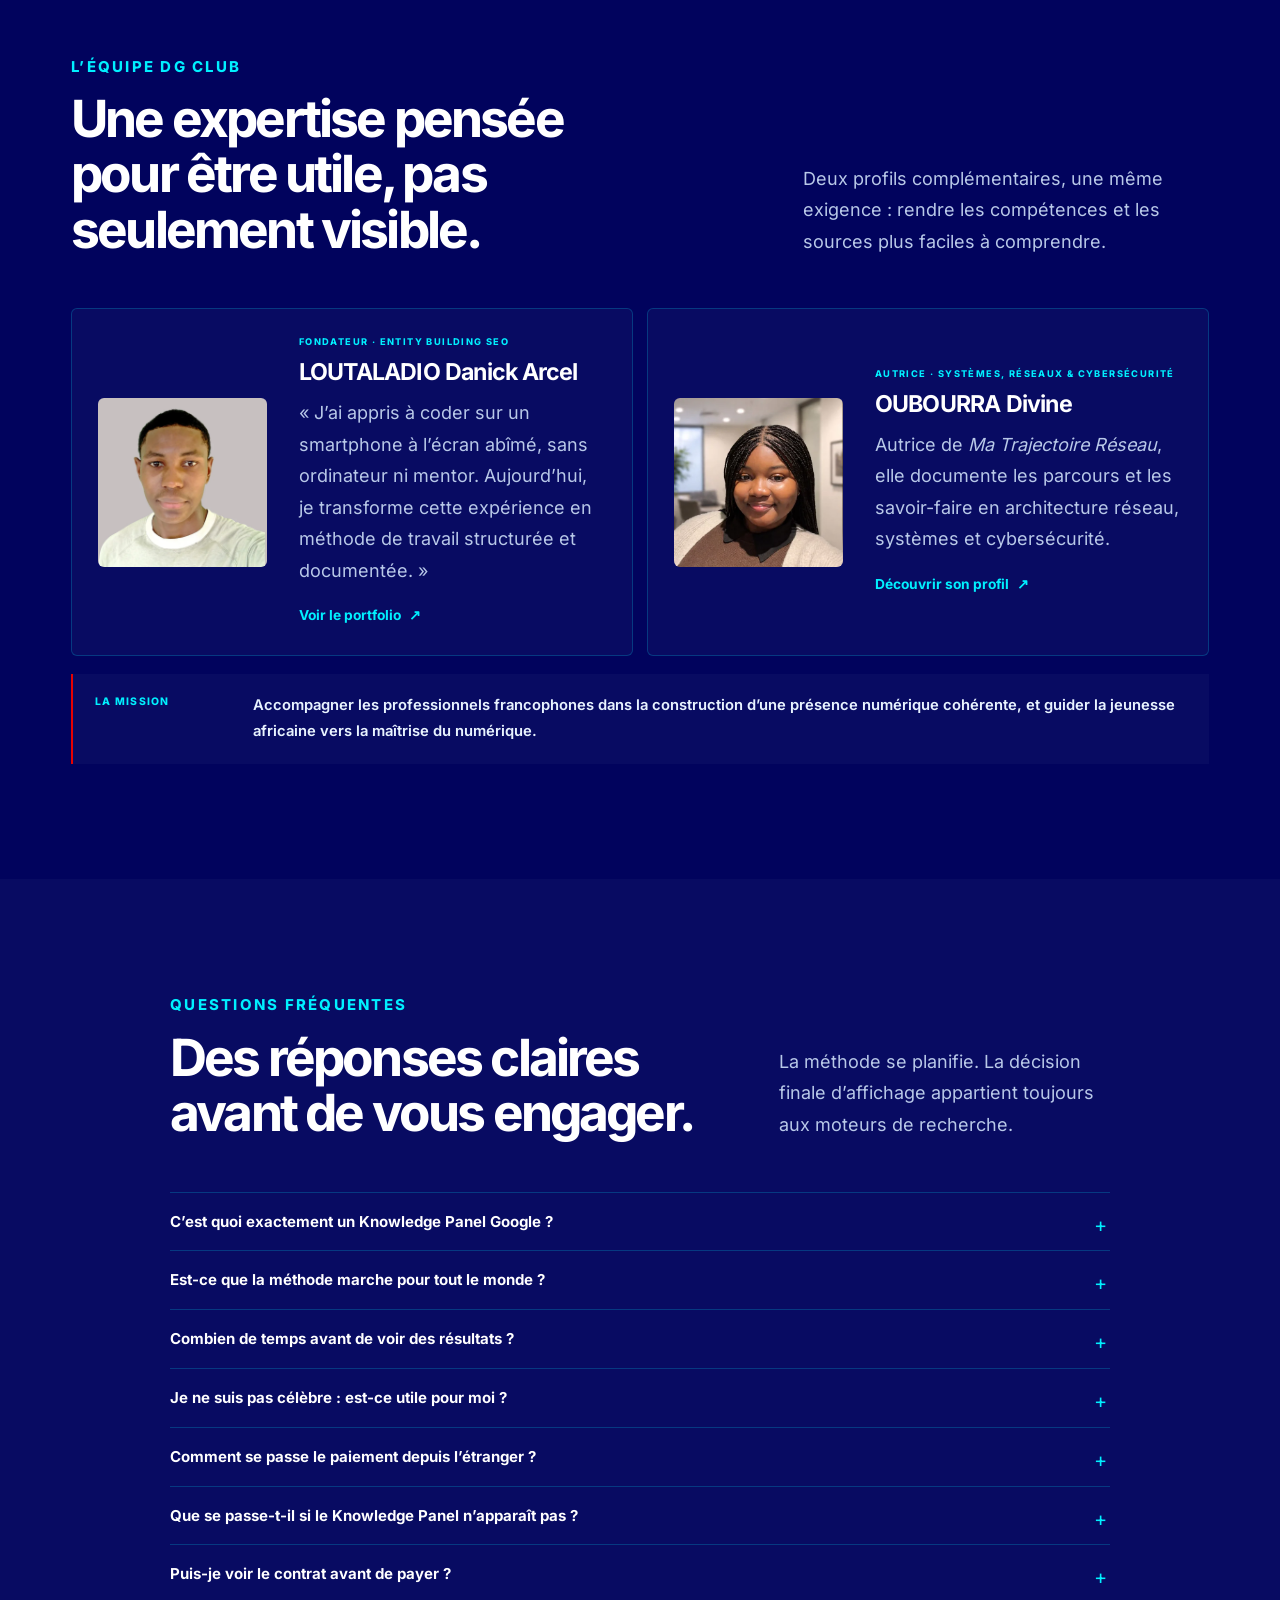
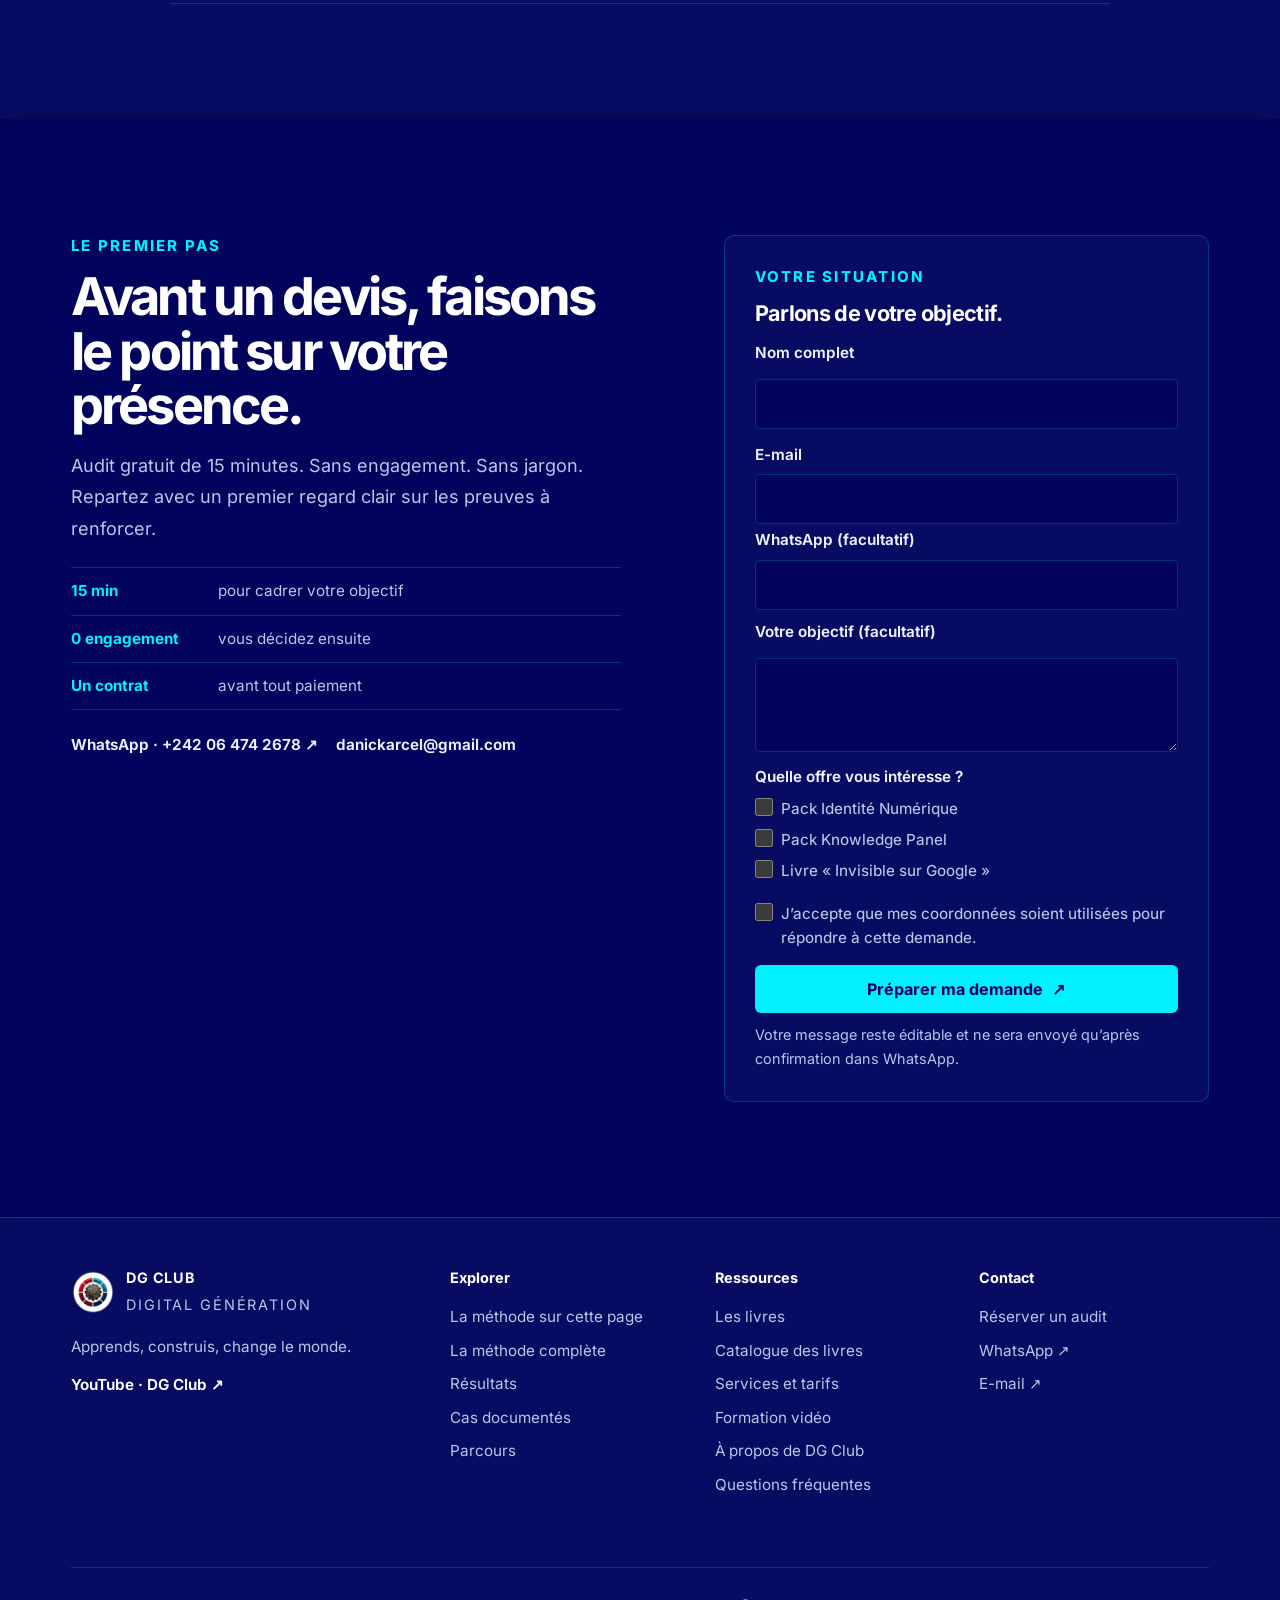
==== commit c7f10ee9: "Fix DG Club WhatsApp contact number" ====
--- a/index.html
+++ b/index.html
@@ -48,7 +48,7 @@
         "sameAs": ["https://www.youtube.com/@DGClubOfficiel", "https://www.linkedin.com/company/dg-club/", "https://www.facebook.com/profile.php?id=61580465067147&sk=directory_links", "https://www.crunchbase.com/organization/dg-club-a2c3"],
         "foundingLocation": { "@type": "Place", "name": "Pointe-Noire, Congo-Brazzaville", "address": { "@type": "PostalAddress", "addressLocality": "Pointe-Noire", "addressCountry": "CG" } },
         "areaServed": ["France", "Canada", "Europe francophone", "Afrique francophone"],
-        "contactPoint": { "@type": "ContactPoint", "telephone": "+24264742678", "contactType": "customer inquiries", "availableLanguage": "French" },
+        "contactPoint": { "@type": "ContactPoint", "telephone": "+242064742678", "contactType": "customer inquiries", "availableLanguage": "French" },
         "knowsAbout": ["Entity Building SEO", "identité numérique", "données structurées Schema.org", "autorité numérique", "orientation informatique", "Amazon KDP"]
       },
       {
@@ -158,7 +158,7 @@
         <li><a href="#services">Offres</a></li>
         <li><a href="#ressources">Ressources</a></li>
         <li><a href="#histoire">Équipe</a></li>
-        <li><a class="nav-cta" href="https://wa.me/24264742678?text=Bonjour%20DG%20Club%2C%20je%20souhaite%20demander%20mon%20audit%20gratuit%20de%2015%20minutes%20pour%20clarifier%20ma%20pr%C3%A9sence%20en%20ligne." target="_blank" rel="noopener noreferrer" aria-label="Demander un audit gratuit de 15 minutes sur WhatsApp">Audit gratuit <span aria-hidden="true">↗</span></a></li>
+        <li><a class="nav-cta" href="https://wa.me/242064742678?text=Bonjour%20DG%20Club%2C%20je%20souhaite%20demander%20mon%20audit%20gratuit%20de%2015%20minutes%20pour%20clarifier%20ma%20pr%C3%A9sence%20en%20ligne." target="_blank" rel="noopener noreferrer" aria-label="Demander un audit gratuit de 15 minutes sur WhatsApp">Audit gratuit <span aria-hidden="true">↗</span></a></li>
       </ul>
     </nav>
   </header>
@@ -174,7 +174,7 @@
           <div class="hero-conversion">
             <p class="hero-lede">DG Club organise votre site, vos profils et vos sources pour aider vos futurs clients à comprendre et vérifier votre parcours professionnel.</p>
             <div class="hero-actions">
-              <a class="hero-primary" href="https://wa.me/24264742678?text=Bonjour%20DG%20Club%2C%20je%20souhaite%20demander%20mon%20audit%20gratuit%20de%2015%20minutes%20pour%20clarifier%20ma%20pr%C3%A9sence%20en%20ligne." target="_blank" rel="noopener noreferrer" aria-label="Demander mon audit gratuit de 15 minutes sur WhatsApp"><span class="hero-primary__full">Demander mon audit gratuit</span><span class="hero-primary__compact">Demander mon audit</span><span class="arrow" aria-hidden="true">↗</span></a>
+              <a class="hero-primary" href="https://wa.me/242064742678?text=Bonjour%20DG%20Club%2C%20je%20souhaite%20demander%20mon%20audit%20gratuit%20de%2015%20minutes%20pour%20clarifier%20ma%20pr%C3%A9sence%20en%20ligne." target="_blank" rel="noopener noreferrer" aria-label="Demander mon audit gratuit de 15 minutes sur WhatsApp"><span class="hero-primary__full">Demander mon audit gratuit</span><span class="hero-primary__compact">Demander mon audit</span><span class="arrow" aria-hidden="true">↗</span></a>
               <a class="hero-secondary" href="#preuves">Voir les résultats documentés <span aria-hidden="true">↓</span></a>
             </div>
             <p class="hero-note"><span class="note-dot" aria-hidden="true"></span> Gratuit · 15 min · Sans engagement · WhatsApp</p>
@@ -294,7 +294,7 @@
             <p class="offer-promise">En 60 jours, je structure les bases de ton identité numérique : site, profils de référence, données structurées et suivi documenté. Les positions et affichages de Google restent indépendants de cet accompagnement.</p>
             <div class="offer-price"><strong>500 €</strong><span>250 € au démarrage · 250 € à la livraison</span></div>
             <details class="offer-details"><summary>Voir les livrables et indicateurs suivis</summary><div class="offer-detail-body"><p class="detail-title">Livrables à préciser au contrat :</p><ul><li>Audit de la présence numérique et rapport de priorités</li><li>Site professionnel et données structurées JSON-LD adaptées aux informations vérifiables</li><li>Bio de référence et cohérence des profils retenus</li><li>Search Console configuré et demandes d’indexation envoyées lorsque cela s’applique</li><li>Rapport de suivi mensuel pendant 3 mois, avec actions réalisées et observations disponibles</li></ul><p class="detail-title">Indicateurs suivis, sans résultat Google garanti :</p><ul><li>État d’indexation et évolution des pages suivies</li><li>Impressions, clics et requêtes visibles dans Search Console, lorsqu’il y a des données</li><li>Cohérence des informations publiques sur les profils concernés</li></ul></div></details>
-            <a class="button button--primary offer-action" href="https://wa.me/24264742678?text=Bonjour%20DG%20Club%2C%20je%20souhaite%20en%20savoir%20plus%20sur%20le%20Pack%20Identit%C3%A9%20Num%C3%A9rique%20%26%20Autorit%C3%A9%20Google." target="_blank" rel="noopener noreferrer">Demander les détails <span aria-hidden="true">↗</span></a>
+            <a class="button button--primary offer-action" href="https://wa.me/242064742678?text=Bonjour%20DG%20Club%2C%20je%20souhaite%20en%20savoir%20plus%20sur%20le%20Pack%20Identit%C3%A9%20Num%C3%A9rique%20%26%20Autorit%C3%A9%20Google." target="_blank" rel="noopener noreferrer">Demander les détails <span aria-hidden="true">↗</span></a>
             <figure class="campaign-card"><a href="assets/campaign/offer-entity-building-source.webp" target="_blank" rel="noopener noreferrer" aria-label="Ouvrir l’affiche DG Club mise à jour du Pack Identité Numérique"><img src="assets/campaign/offer-entity-building-source.webp" alt="Affiche DG Club du Pack Identité Numérique : cas clients documentés et résultats observés non garantis pour tous" width="1152" height="2048" loading="lazy" decoding="async"></a><figcaption>Affiche DG Club, Pack Identité Numérique</figcaption></figure>
           </article>
           <article class="offer-card offer-card--featured" data-reveal>
@@ -303,7 +303,7 @@
             <p class="offer-promise">L’offre reprend le périmètre de l’Offre 1 et y ajoute un projet éditorial d’auteur, défini avec toi avant le démarrage.</p>
             <div class="offer-price"><strong>1&nbsp;000 €</strong><span>500 € au démarrage · 500 € à la livraison</span></div>
             <details class="offer-details"><summary>Voir les livrables et indicateurs suivis</summary><div class="offer-detail-body"><p class="detail-title">Partie 1 : L’écosystème digital complet</p><p>L’offre reprend le périmètre de l’Offre 1 et y ajoute un projet éditorial d’auteur, défini avec toi avant le démarrage.</p><p class="detail-title">Partie 2 : La publication du livre ou guide</p><p>Rédaction collaborative d’un guide professionnel de 50 à 80 pages sur ton expertise, conception, mise en page et couverture. L’accompagnement à la publication sur Amazon KDP et Google Books, l’ISBN et le profil auteur sont définis selon les exigences des plateformes et le périmètre contractuel. La distribution dépend des disponibilités et règles de chaque plateforme.</p><p class="detail-title">Partie 3 : L’entité Google</p><p>Recherche et organisation de références publiques pertinentes. Une contribution à une base de connaissance n’est envisagée que si les critères d’admissibilité, de neutralité et de sources indépendantes sont réunis ; aucune soumission ne peut déclencher ni garantir une décision de Google.</p><p class="detail-title">Ce que l’accompagnement maîtrise</p><p>Les livrables, leur calendrier, les responsabilités et les conditions de publication sont écrits dans le contrat. L’indexation, les positions, les résumés IA et les Knowledge Panels relèvent des plateformes et ne sont pas garantis.</p><p>Délai : 60 à 90 jours. Paiement : 500 € au démarrage + 500 € à la livraison.</p></div></details>
-            <a class="button button--primary offer-action" href="https://wa.me/24264742678?text=Bonjour%20DG%20Club%2C%20je%20souhaite%20en%20savoir%20plus%20sur%20le%20Pack%20Knowledge%20Panel%20%26%20Autorit%C3%A9%20d%E2%80%99Auteur." target="_blank" rel="noopener noreferrer">Demander les détails <span aria-hidden="true">↗</span></a>
+            <a class="button button--primary offer-action" href="https://wa.me/242064742678?text=Bonjour%20DG%20Club%2C%20je%20souhaite%20en%20savoir%20plus%20sur%20le%20Pack%20Knowledge%20Panel%20%26%20Autorit%C3%A9%20d%E2%80%99Auteur." target="_blank" rel="noopener noreferrer">Demander les détails <span aria-hidden="true">↗</span></a>
             <figure class="campaign-card"><a href="assets/campaign/offer-knowledge-panel-source.webp" target="_blank" rel="noopener noreferrer" aria-label="Ouvrir l’affiche fournie du Pack Knowledge Panel"><img src="assets/campaign/offer-knowledge-panel-source.webp" alt="Affiche DG Club actualisée présentant les offres Identité Numérique et Knowledge Panel, avec un cas documenté et des résultats non garantis" width="1152" height="2048" loading="lazy" decoding="async"></a><figcaption>Affiche DG Club, Pack Knowledge Panel</figcaption></figure>
           </article>
           <article class="offer-card offer-card--book" data-reveal>
@@ -314,7 +314,7 @@
             <div class="book-teaser"><span class="teaser-index">20</span><span>chapitres</span><span class="teaser-separator" aria-hidden="true">/</span><span>cas réels documentés</span></div>
             <div class="offer-price"><strong>30 €</strong><span>Version numérique PDF + Kindle</span></div>
             <p class="offer-book-note">Procédures étape par étape. Précommande à confirmer directement auprès de DG Club.</p>
-            <a class="button button--outline offer-action" href="https://wa.me/24264742678?text=Bonjour%20DG%20Club%2C%20je%20souhaite%20en%20savoir%20plus%20sur%20la%20pr%C3%A9commande%20du%20livre%20Invisible%20sur%20Google." target="_blank" rel="noopener noreferrer">Se renseigner sur la précommande <span aria-hidden="true">↗</span></a>
+            <a class="button button--outline offer-action" href="https://wa.me/242064742678?text=Bonjour%20DG%20Club%2C%20je%20souhaite%20en%20savoir%20plus%20sur%20la%20pr%C3%A9commande%20du%20livre%20Invisible%20sur%20Google." target="_blank" rel="noopener noreferrer">Se renseigner sur la précommande <span aria-hidden="true">↗</span></a>
           </article>
         </div>
         <p class="offer-disclaimer">Les textes ci-dessus reprennent les offres DG Club. Les moteurs restent seuls responsables de l’indexation, des positions et de l’affichage éventuel d’un Knowledge Panel. Les livrables et échéances doivent figurer au contrat fourni avant paiement.</p>
@@ -344,7 +344,7 @@
           <div class="book-grid">
             <article class="book-card book-card--feature" data-reveal id="invisible">
               <a class="book-visual" href="#invisible" aria-label="Revenir à la fiche du livre Invisible sur Google"><img src="assets/optimized/book-invisible-sur-google.webp" alt="Couverture source du livre Invisible sur Google de LOUTALADIO Danick Arcel" width="900" height="1350" loading="lazy" decoding="async"></a>
-              <div class="book-copy"><p class="book-author">LOUTALADIO Danick Arcel · Précommande</p><h4>Invisible sur Google</h4><p>La méthode DG Club d’Entity Building SEO, présentée en 20 chapitres avec des cas documentés.</p><p class="book-id">Version numérique PDF + Kindle · 30 €</p><div class="book-links"><a href="https://wa.me/24264742678?text=Bonjour%20DG%20Club%2C%20je%20souhaite%20me%20renseigner%20sur%20la%20pr%C3%A9commande%20du%20livre%20Invisible%20sur%20Google." target="_blank" rel="noopener noreferrer">Demander la précommande ↗</a></div></div>
+              <div class="book-copy"><p class="book-author">LOUTALADIO Danick Arcel · Précommande</p><h4>Invisible sur Google</h4><p>La méthode DG Club d’Entity Building SEO, présentée en 20 chapitres avec des cas documentés.</p><p class="book-id">Version numérique PDF + Kindle · 30 €</p><div class="book-links"><a href="https://wa.me/242064742678?text=Bonjour%20DG%20Club%2C%20je%20souhaite%20me%20renseigner%20sur%20la%20pr%C3%A9commande%20du%20livre%20Invisible%20sur%20Google." target="_blank" rel="noopener noreferrer">Demander la précommande ↗</a></div></div>
             </article>
             <article class="book-card" data-reveal>
               <a class="book-visual" href="https://play.google.com/store/books/details/Guide_Ultime_d_Orientation_et_de_R%C3%A9ussite_en_G%C3%A9nie?id=-NegEQAAQBAJ" target="_blank" rel="noopener noreferrer" aria-label="Consulter le Guide Ultime sur Google Play Books"><img src="assets/optimized/book-guide-ultime.webp" alt="Couverture du Guide Ultime d’Orientation et de Réussite en Génie Informatique" width="512" height="800" loading="lazy" decoding="async"></a>
@@ -409,7 +409,7 @@
           <h2 id="contact-title">Avant un devis, faisons le point sur votre présence.</h2>
           <p class="section-intro">Audit gratuit de 15 minutes. Sans engagement. Sans jargon. Repartez avec un premier regard clair sur les preuves à renforcer.</p>
           <div class="contact-points"><p><strong>15 min</strong><span>pour cadrer votre objectif</span></p><p><strong>0 engagement</strong><span>vous décidez ensuite</span></p><p><strong>Un contrat</strong><span>avant tout paiement</span></p></div>
-          <div class="contact-direct"><a href="https://wa.me/24264742678?text=Bonjour%20DG%20Club%2C%20je%20souhaite%20demander%20mon%20audit%20gratuit%20de%2015%20minutes%20pour%20clarifier%20ma%20pr%C3%A9sence%20en%20ligne." target="_blank" rel="noopener noreferrer" aria-label="Écrire à DG Club sur WhatsApp">WhatsApp · +242 06474 26 78 ↗</a><a href="mailto:danickarcel@gmail.com">danickarcel@gmail.com</a></div>
+          <div class="contact-direct"><a href="https://wa.me/242064742678?text=Bonjour%20DG%20Club%2C%20je%20souhaite%20demander%20mon%20audit%20gratuit%20de%2015%20minutes%20pour%20clarifier%20ma%20pr%C3%A9sence%20en%20ligne." target="_blank" rel="noopener noreferrer" aria-label="Écrire à DG Club sur WhatsApp">WhatsApp · +242 06 474 2678 ↗</a><a href="mailto:danickarcel@gmail.com">danickarcel@gmail.com</a></div>
         </div>
         <form class="contact-form" data-contact-form data-reveal>
           <div class="form-heading"><p class="section-kicker">VOTRE SITUATION</p><h3>Parlons de votre objectif.</h3></div>
@@ -431,7 +431,7 @@
       <div class="footer-brand"><a href="#hero"><img src="assets/optimized/logo-mark-96.webp" alt="" width="44" height="44"><span><strong>DG CLUB</strong><small>DIGITAL GÉNÉRATION</small></span></a><p>Apprends, construis, change le monde.</p><a class="footer-youtube" href="https://www.youtube.com/@DGClubOfficiel" target="_blank" rel="noopener noreferrer">YouTube · DG Club ↗</a></div>
       <div class="footer-column"><h2>Explorer</h2><a href="#methode">La méthode sur cette page</a><a href="/methode/">La méthode complète</a><a href="#resultats">Résultats</a><a href="/resultats/">Cas documentés</a><a href="#parcours">Parcours</a></div>
       <div class="footer-column"><h2>Ressources</h2><a href="#livres">Les livres</a><a href="/livre/">Catalogue des livres</a><a href="/services/">Services et tarifs</a><a href="#tutoriels">Formation vidéo</a><a href="/a-propos/">À propos de DG Club</a><a href="#faq">Questions fréquentes</a></div>
-      <div class="footer-column"><h2>Contact</h2><a href="#contact">Réserver un audit</a><a href="https://wa.me/24264742678" target="_blank" rel="noopener noreferrer">WhatsApp ↗</a><a href="mailto:danickarcel@gmail.com">E-mail ↗</a></div>
+      <div class="footer-column"><h2>Contact</h2><a href="#contact">Réserver un audit</a><a href="https://wa.me/242064742678" target="_blank" rel="noopener noreferrer">WhatsApp ↗</a><a href="mailto:danickarcel@gmail.com">E-mail ↗</a></div>
     </div>
     <nav class="home-container social-directory" aria-label="Profils officiels et réseaux sociaux">
       <h2>Retrouver DG Club et son fondateur</h2>
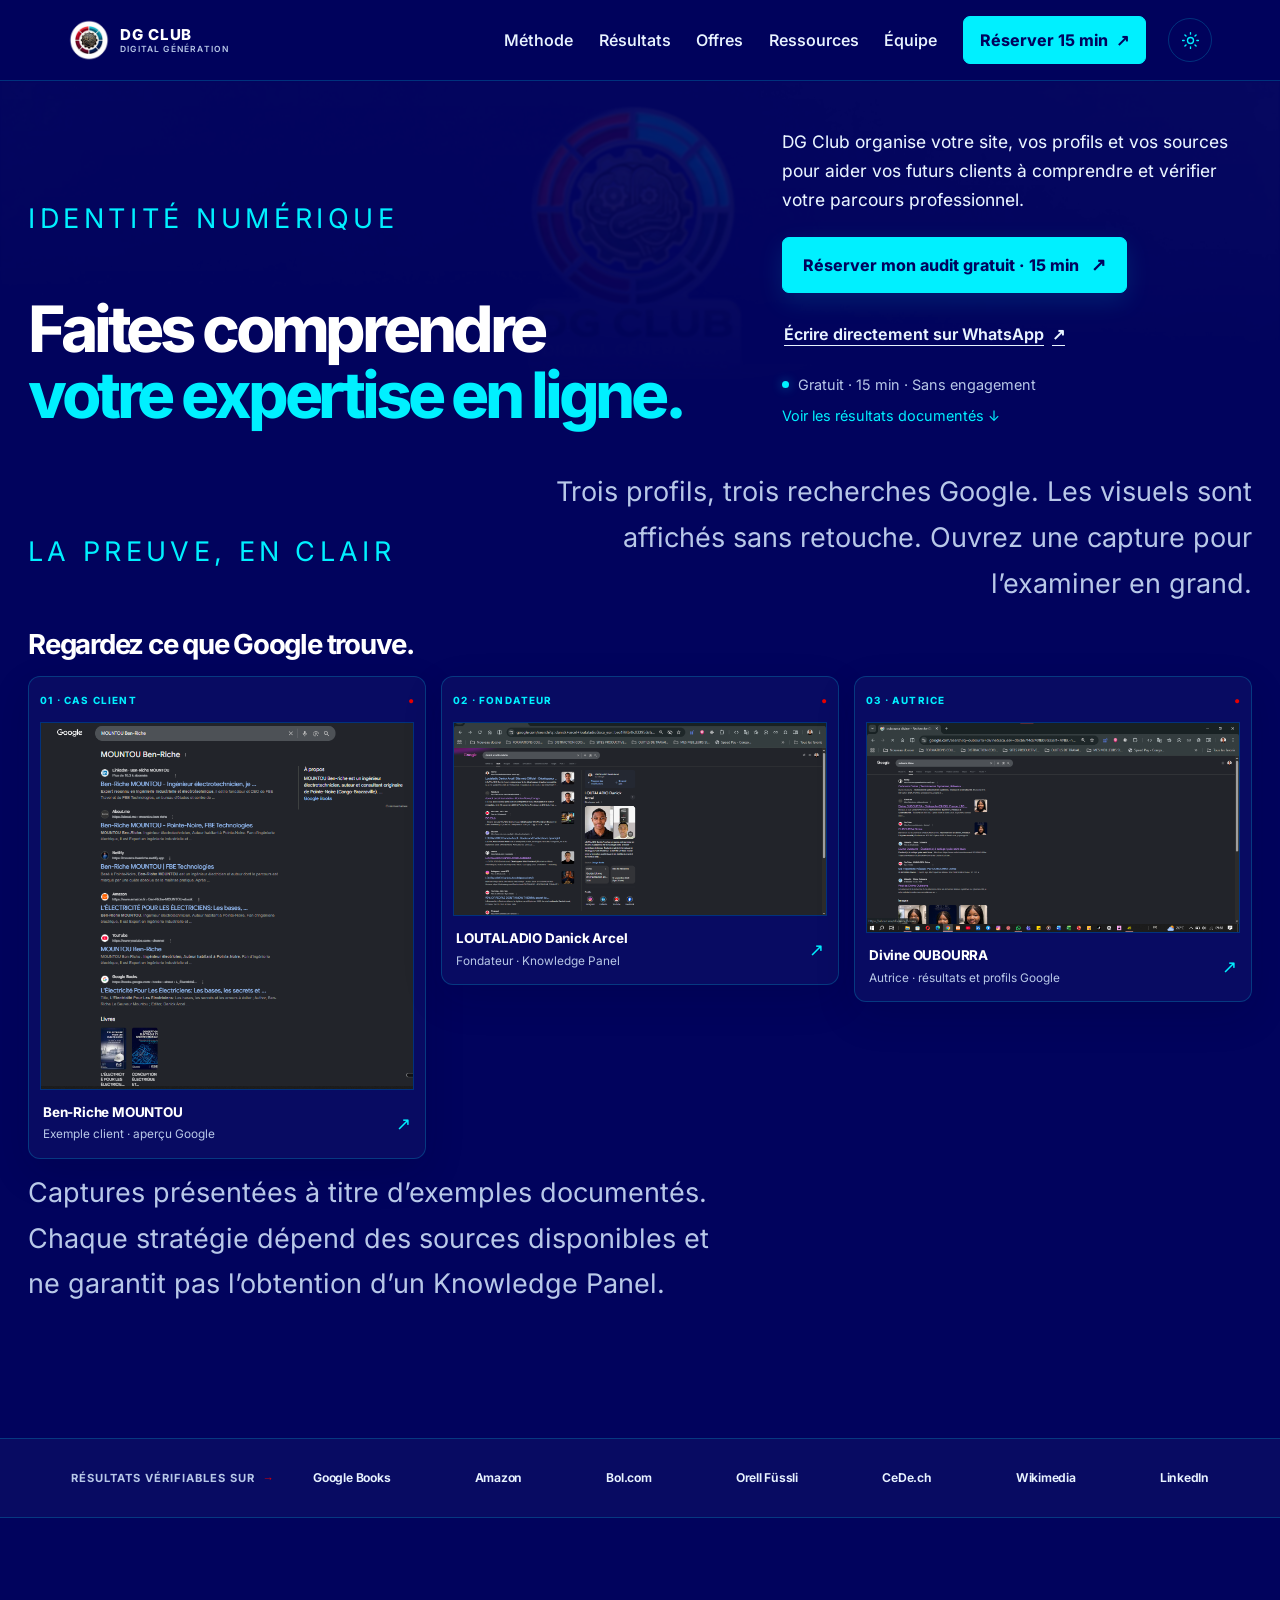
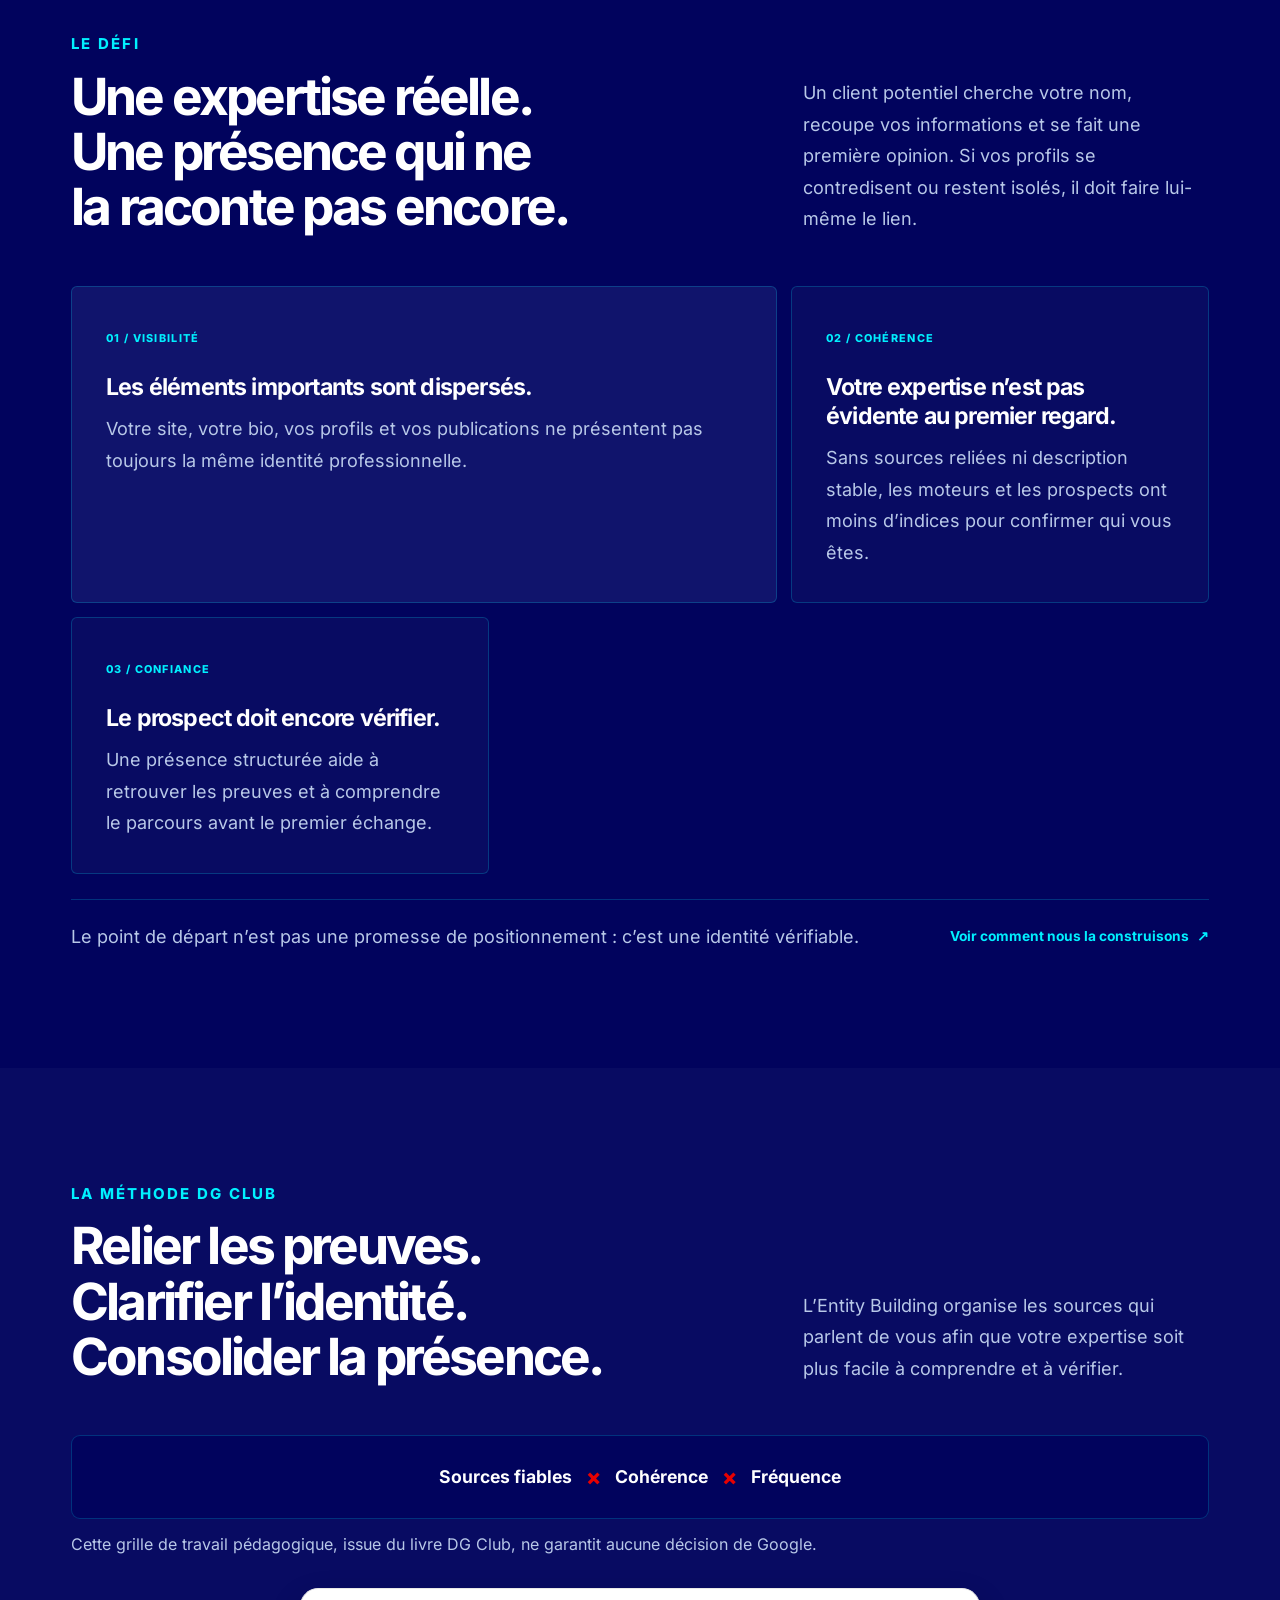
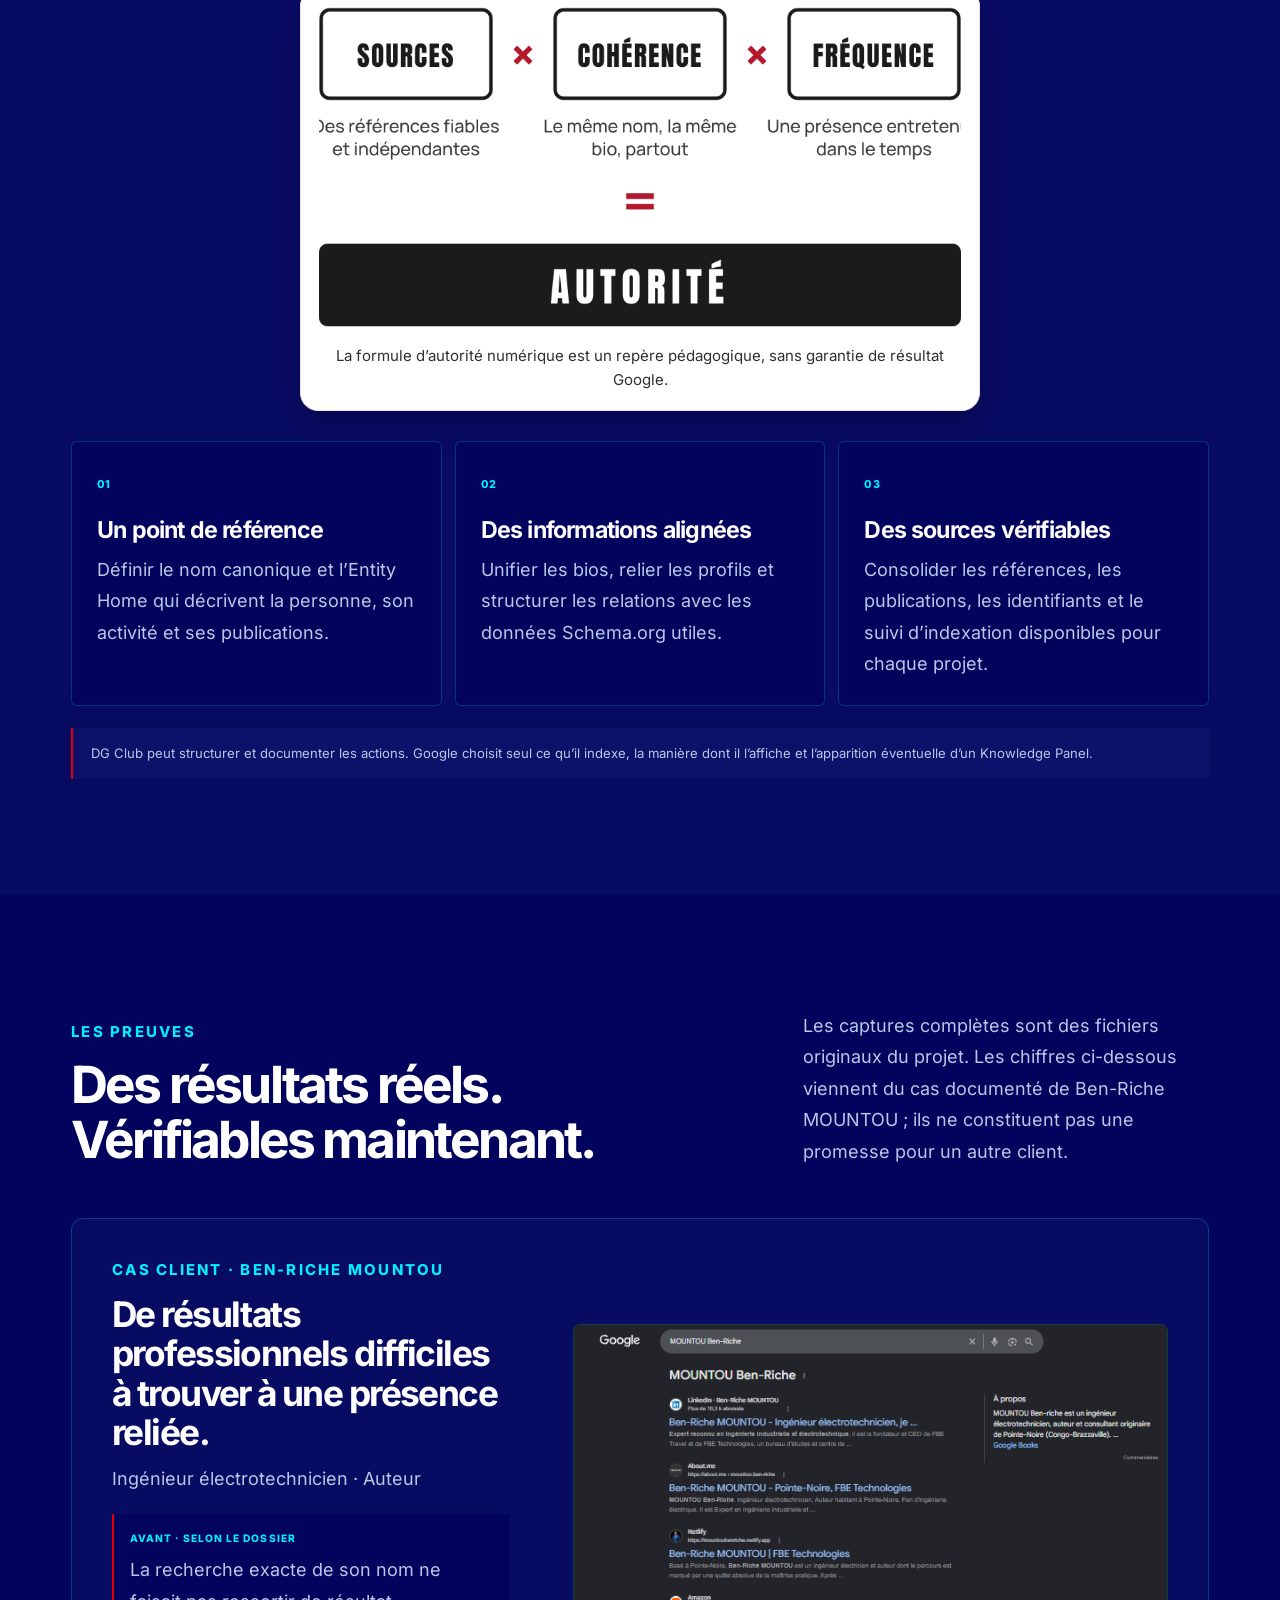
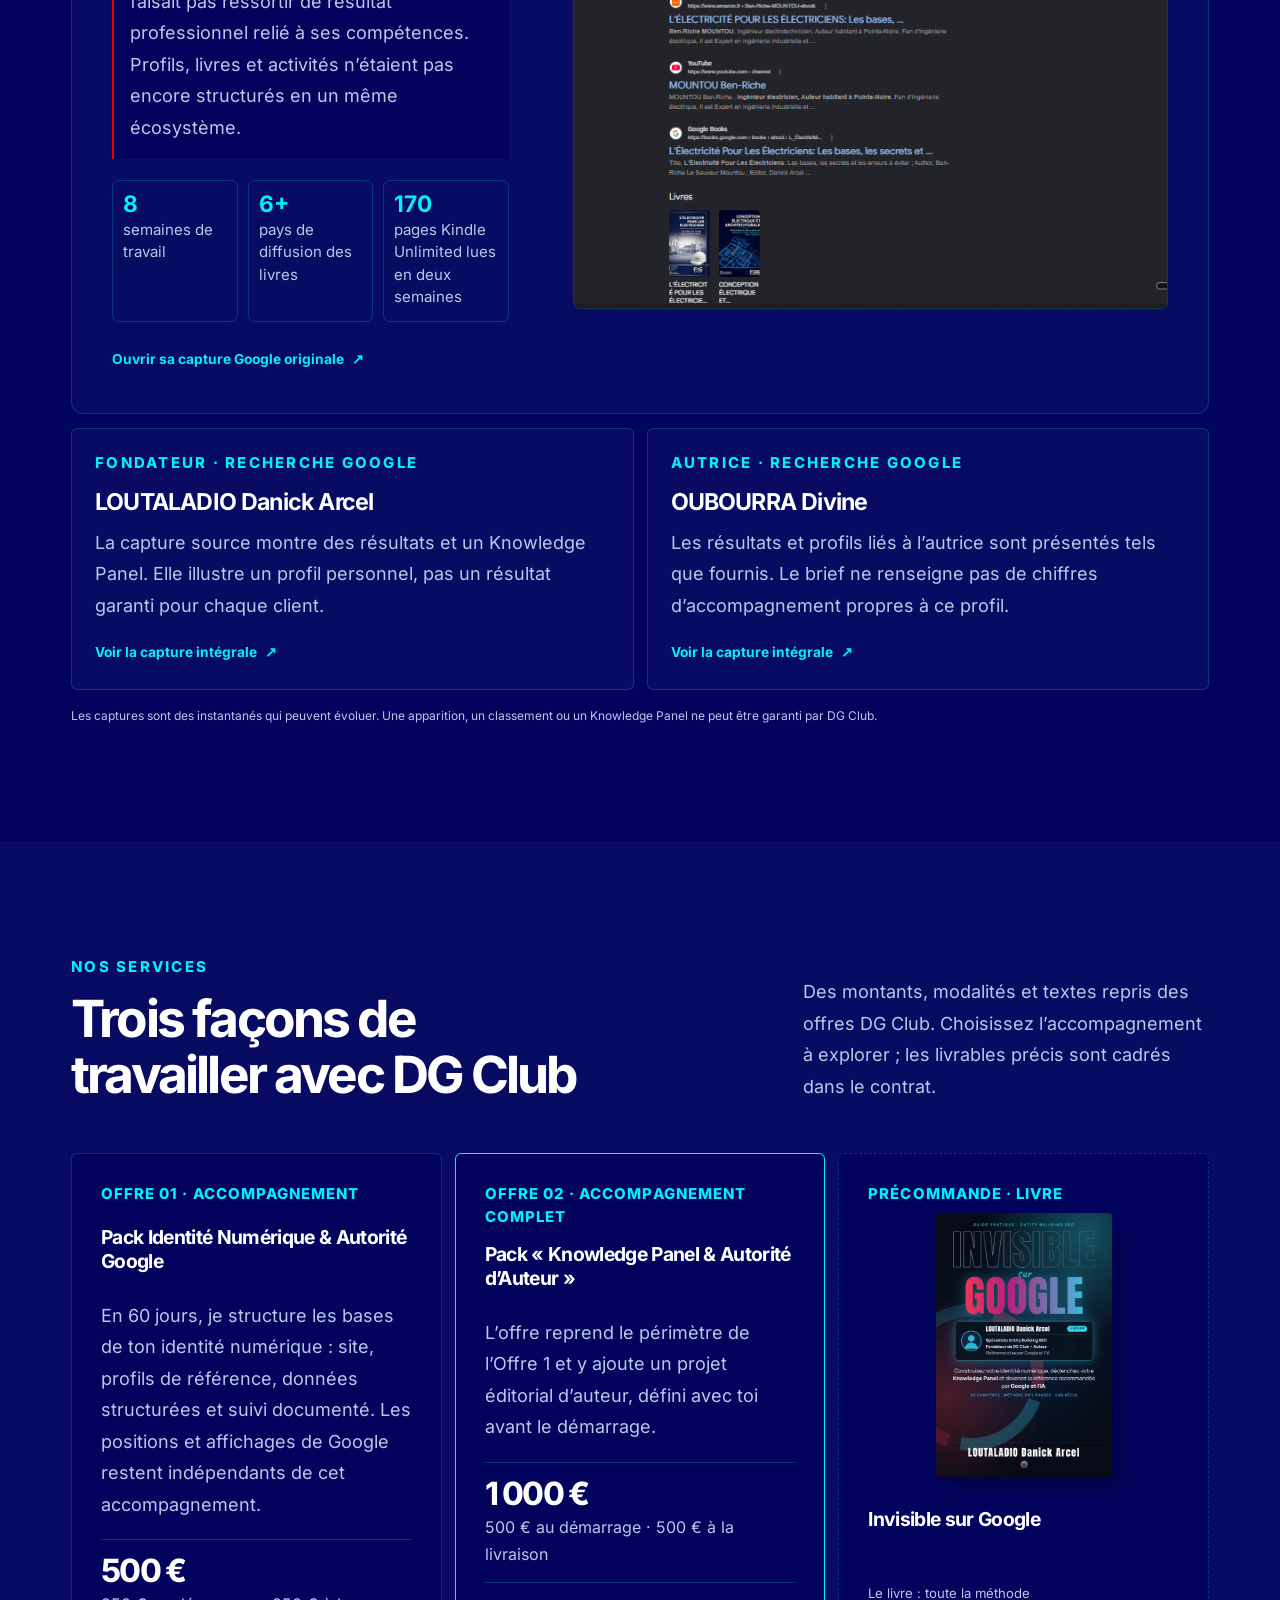
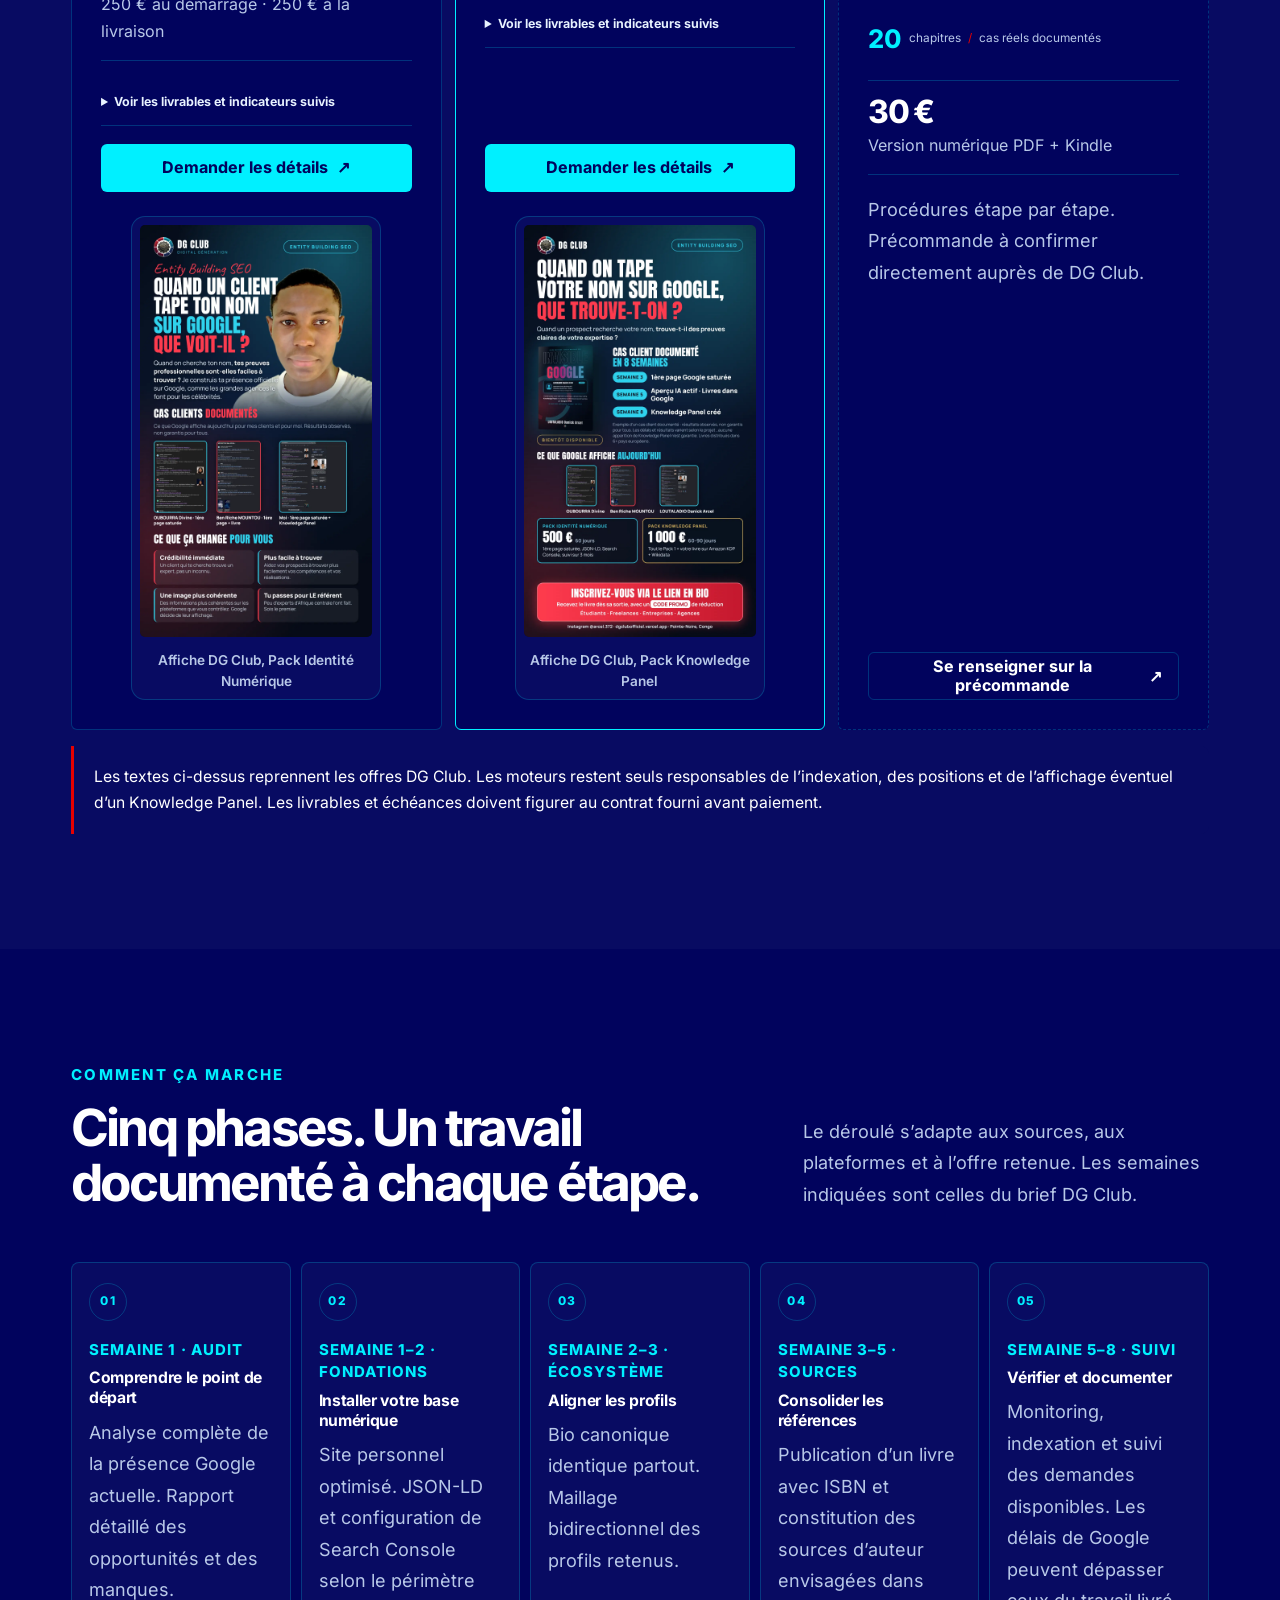
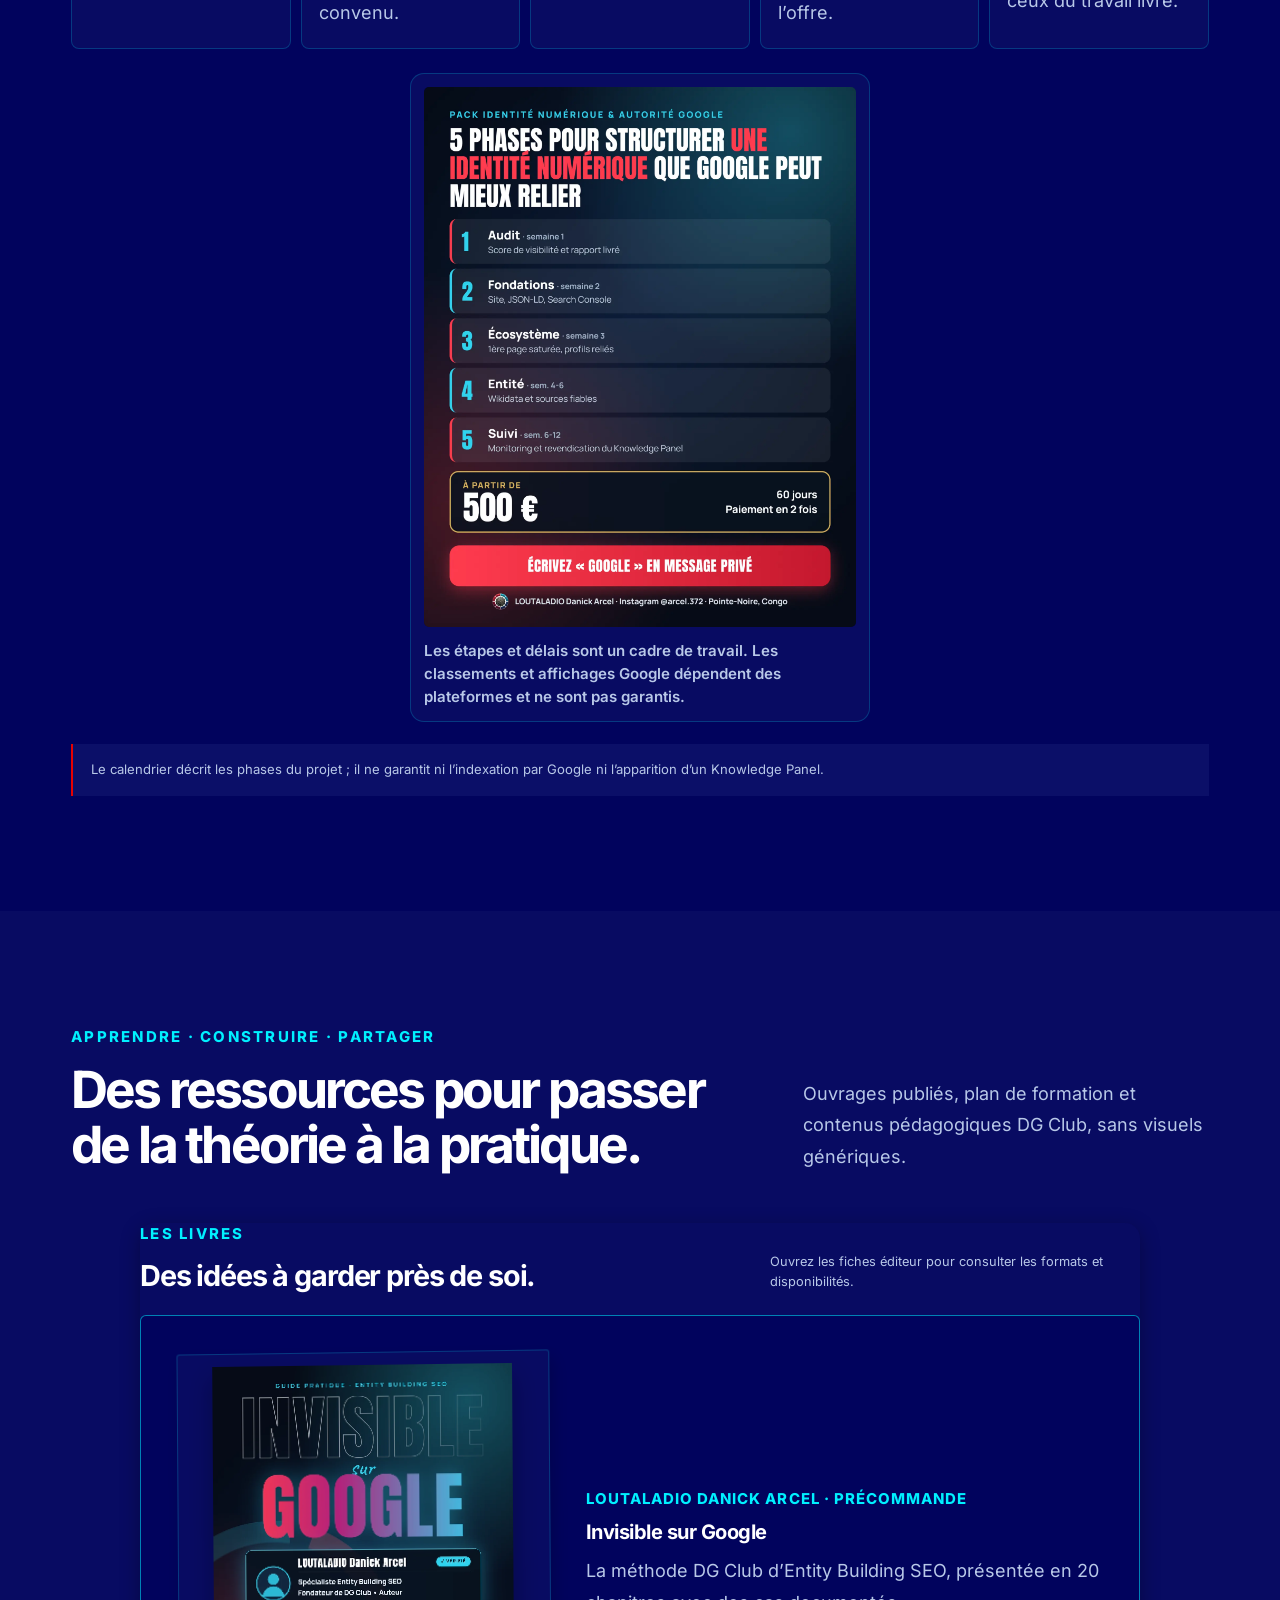
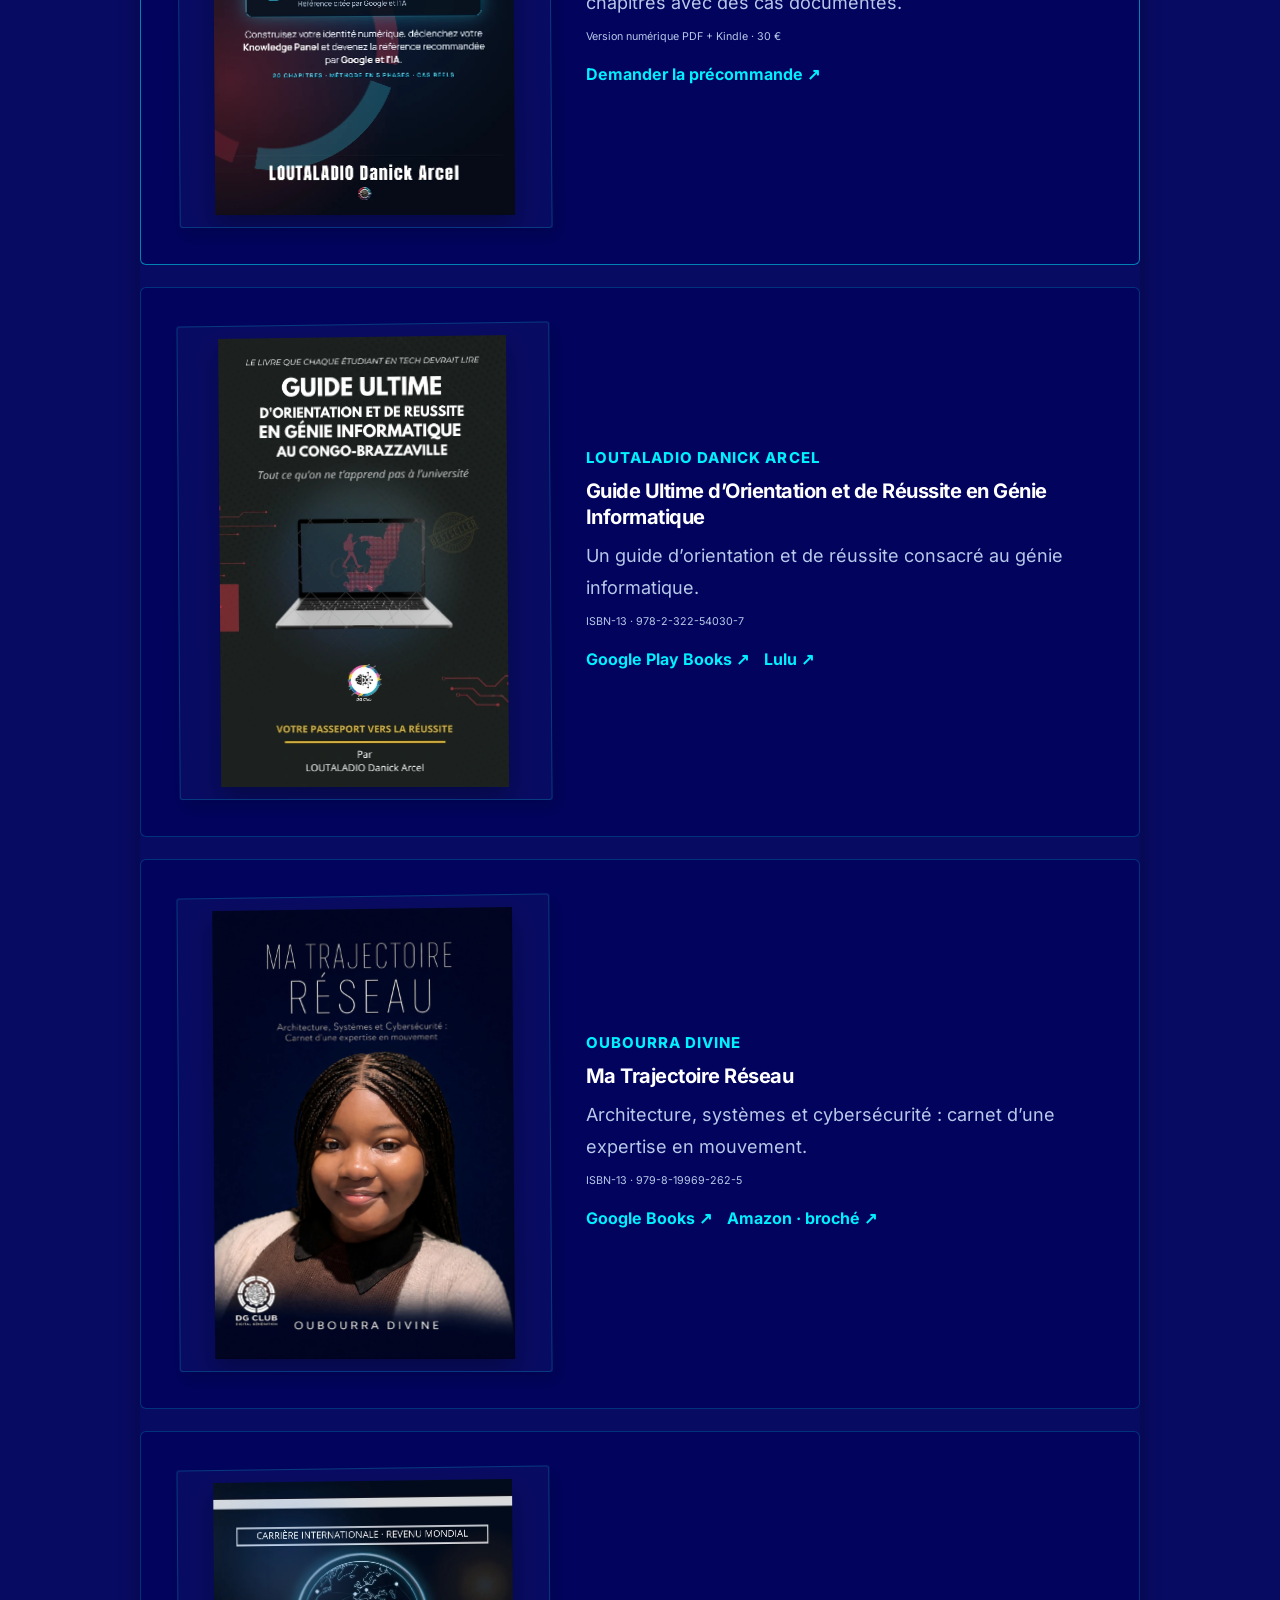
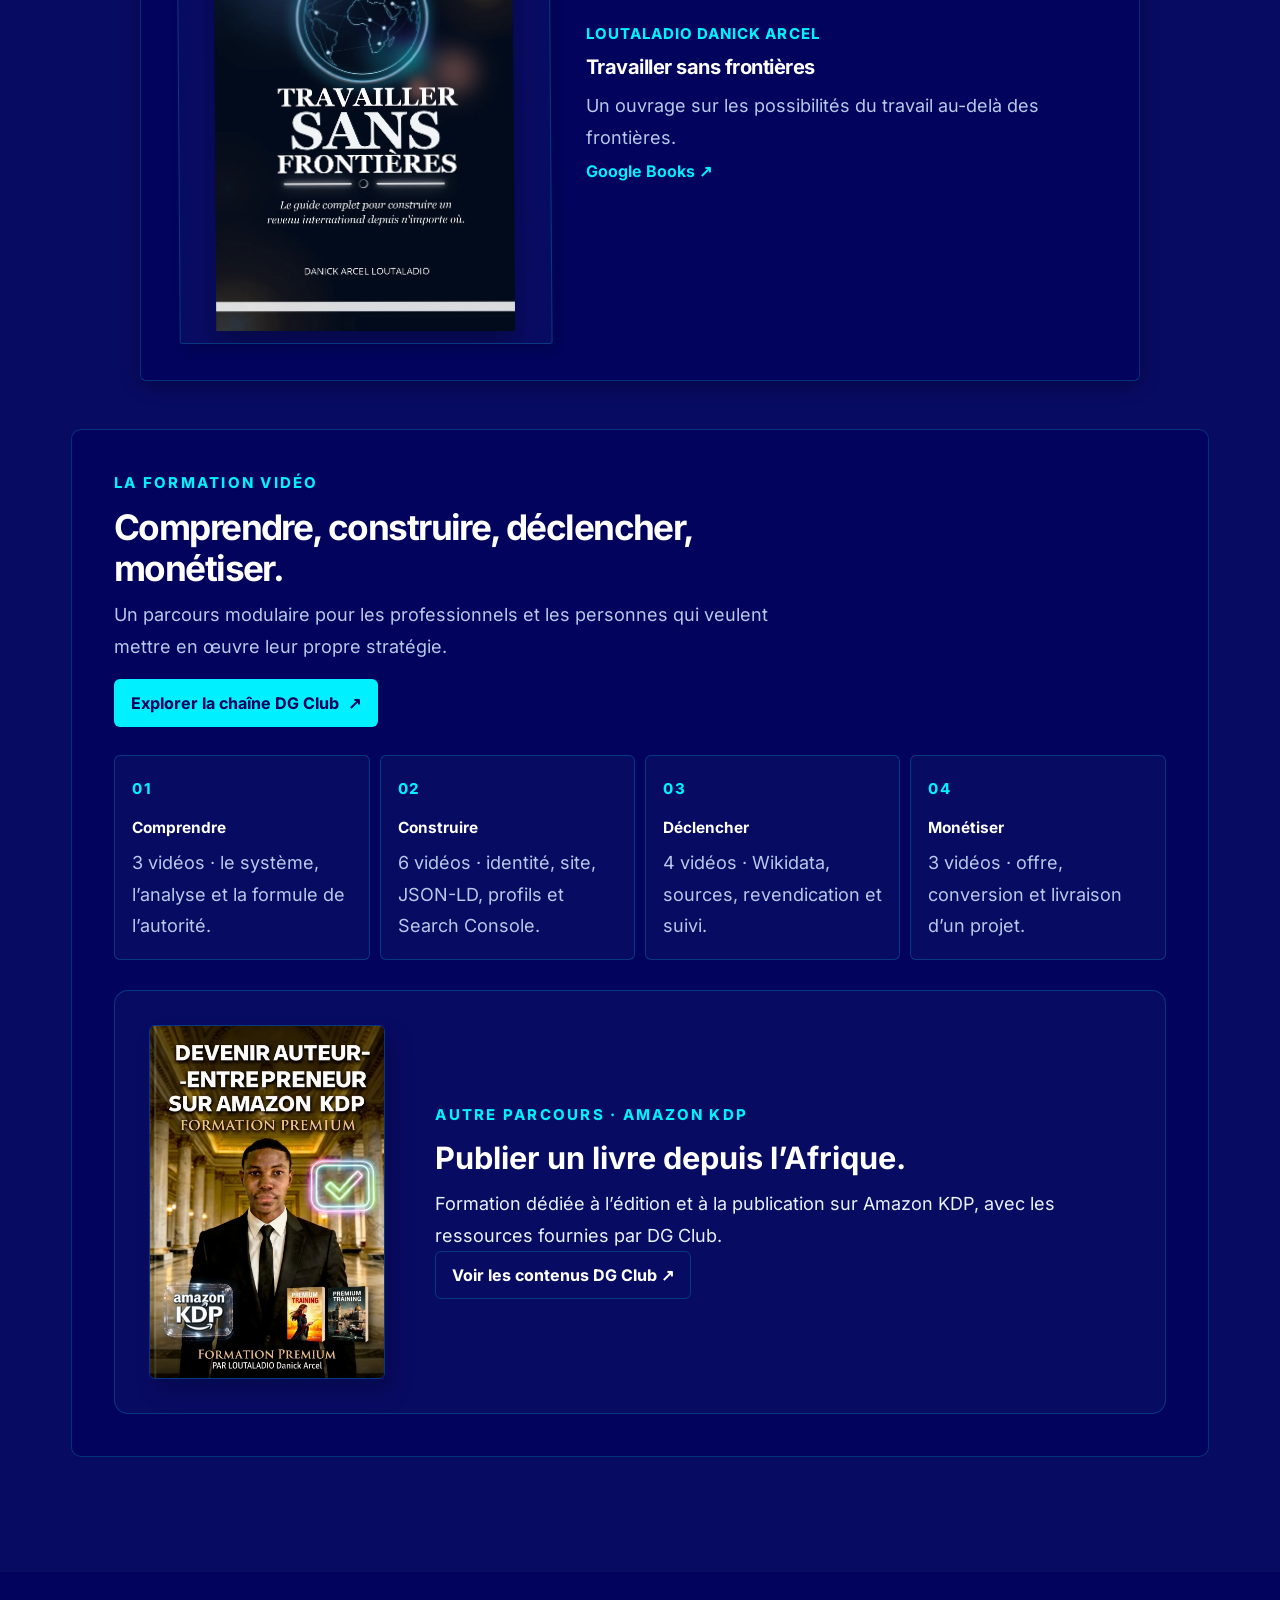
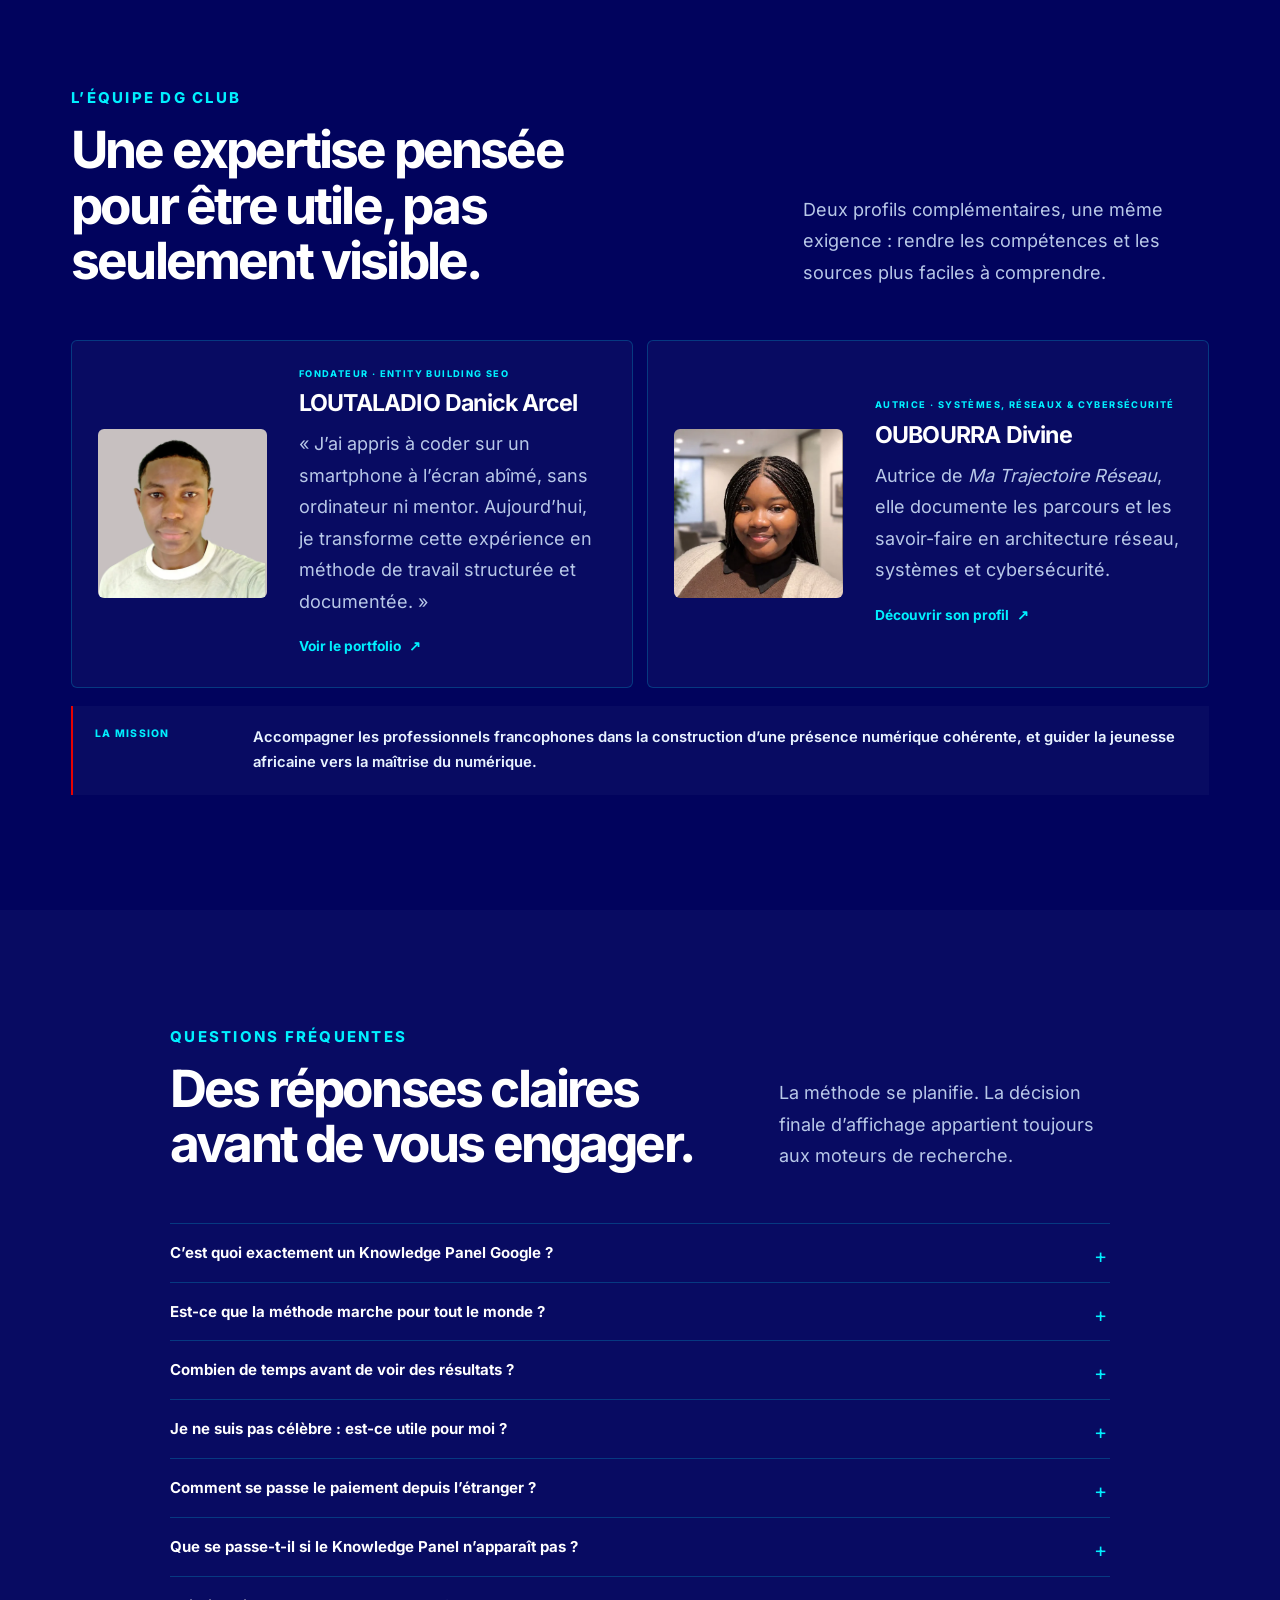
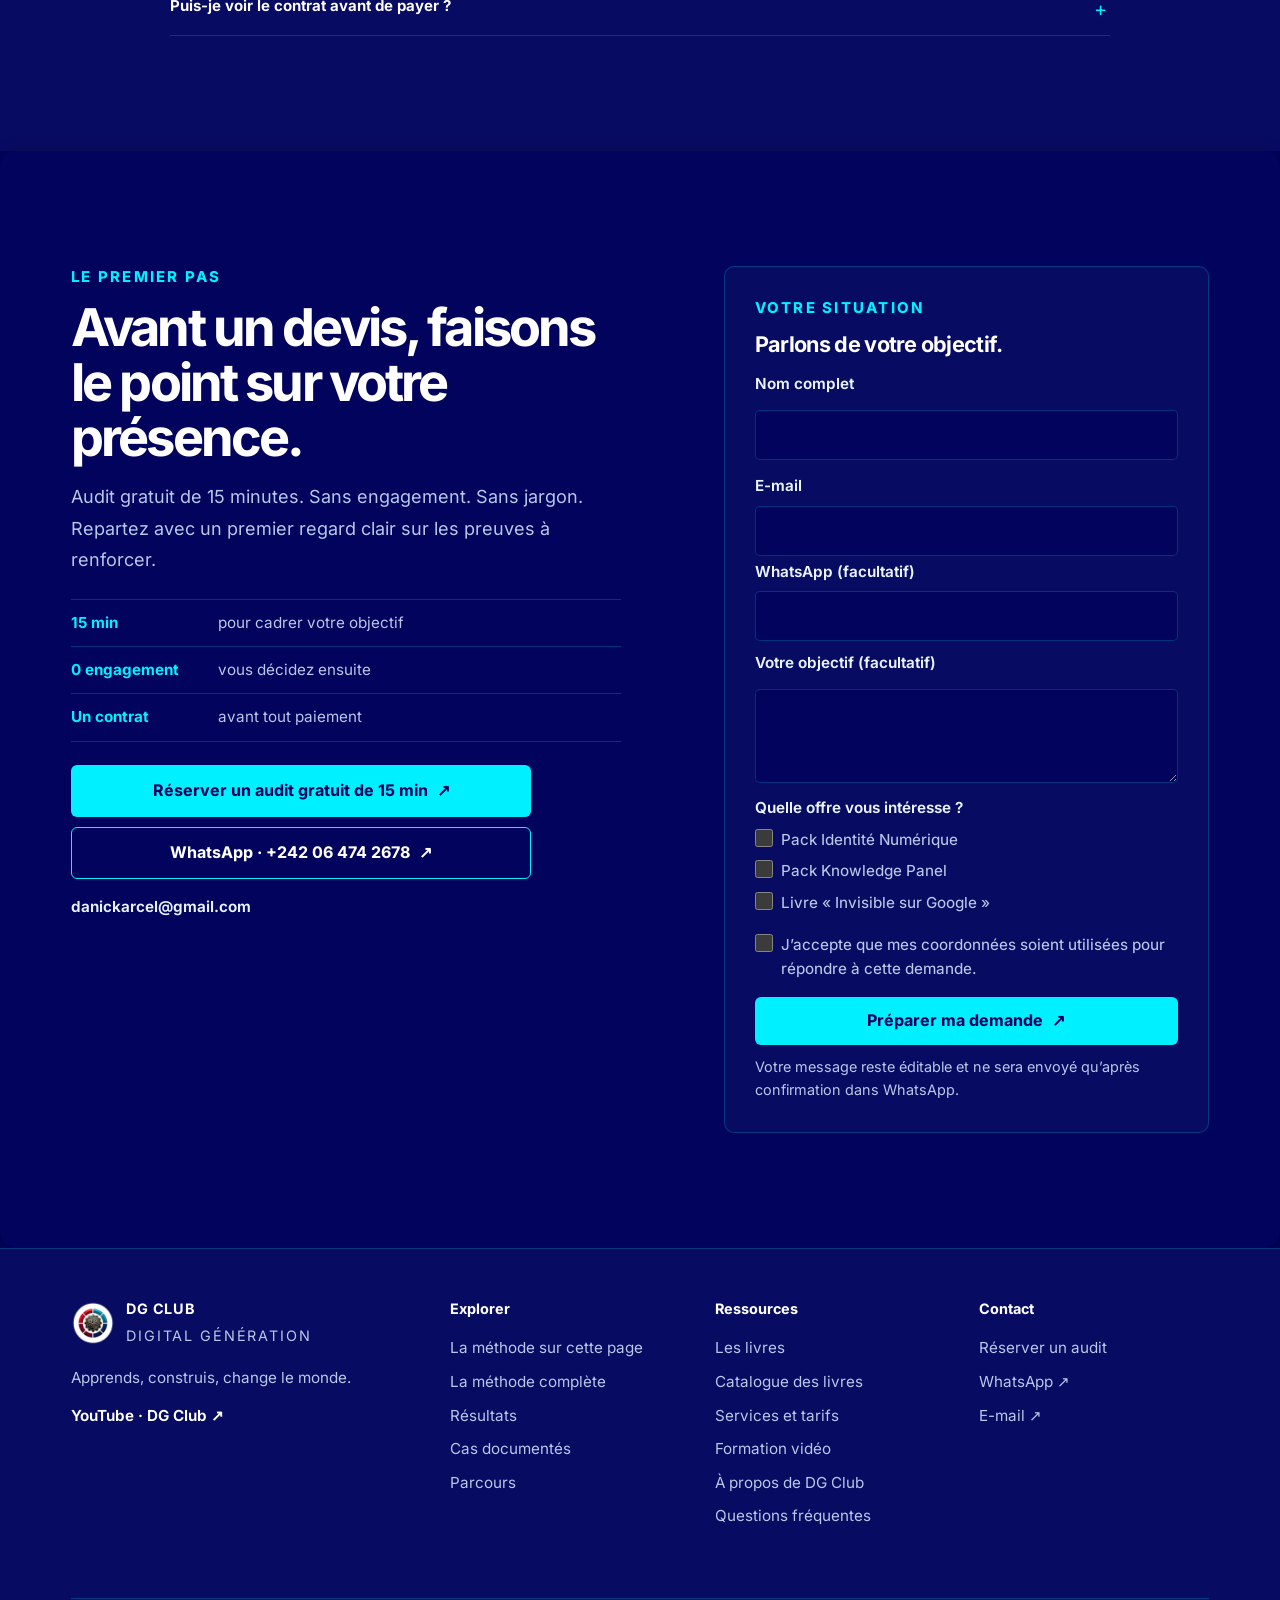
==== commit a32c3fd4: "Add Cal.com audit booking alongside WhatsApp" ====
--- a/index.html
+++ b/index.html
@@ -158,7 +158,7 @@
         <li><a href="#services">Offres</a></li>
         <li><a href="#ressources">Ressources</a></li>
         <li><a href="#histoire">Équipe</a></li>
-        <li><a class="nav-cta" href="https://wa.me/242064742678?text=Bonjour%20DG%20Club%2C%20je%20souhaite%20demander%20mon%20audit%20gratuit%20de%2015%20minutes%20pour%20clarifier%20ma%20pr%C3%A9sence%20en%20ligne." target="_blank" rel="noopener noreferrer" aria-label="Demander un audit gratuit de 15 minutes sur WhatsApp">Audit gratuit <span aria-hidden="true">↗</span></a></li>
+        <li><a class="nav-cta" href="https://cal.com/danick-arcel-loutaladio-eappqh/15min" target="_blank" rel="noopener noreferrer" aria-label="Réserver un rendez-vous de 15 minutes avec DG Club sur Cal.com">Réserver 15 min <span aria-hidden="true">↗</span></a></li>
       </ul>
     </nav>
   </header>
@@ -174,10 +174,11 @@
           <div class="hero-conversion">
             <p class="hero-lede">DG Club organise votre site, vos profils et vos sources pour aider vos futurs clients à comprendre et vérifier votre parcours professionnel.</p>
             <div class="hero-actions">
-              <a class="hero-primary" href="https://wa.me/242064742678?text=Bonjour%20DG%20Club%2C%20je%20souhaite%20demander%20mon%20audit%20gratuit%20de%2015%20minutes%20pour%20clarifier%20ma%20pr%C3%A9sence%20en%20ligne." target="_blank" rel="noopener noreferrer" aria-label="Demander mon audit gratuit de 15 minutes sur WhatsApp"><span class="hero-primary__full">Demander mon audit gratuit</span><span class="hero-primary__compact">Demander mon audit</span><span class="arrow" aria-hidden="true">↗</span></a>
-              <a class="hero-secondary" href="#preuves">Voir les résultats documentés <span aria-hidden="true">↓</span></a>
+              <a class="hero-primary" href="https://cal.com/danick-arcel-loutaladio-eappqh/15min" target="_blank" rel="noopener noreferrer" aria-label="Réserver mon audit découverte gratuit de 15 minutes sur Cal.com"><span class="hero-primary__full">Réserver mon audit gratuit · 15 min</span><span class="hero-primary__compact">Réserver mon audit</span><span class="arrow" aria-hidden="true">↗</span></a>
+              <a class="hero-secondary" href="https://wa.me/242064742678?text=Bonjour%20DG%20Club%2C%20je%20souhaite%20%C3%A9changer%20directement%20au%20sujet%20de%20mon%20audit%20d%C3%A9couverte." target="_blank" rel="noopener noreferrer" aria-label="Contacter directement DG Club sur WhatsApp">Écrire directement sur WhatsApp <span aria-hidden="true">↗</span></a>
             </div>
-            <p class="hero-note"><span class="note-dot" aria-hidden="true"></span> Gratuit · 15 min · Sans engagement · WhatsApp</p>
+            <p class="hero-note"><span class="note-dot" aria-hidden="true"></span> Gratuit · 15 min · Sans engagement</p>
+            <p class="hero-proof-link"><a href="#preuves">Voir les résultats documentés <span aria-hidden="true">↓</span></a></p>
           </div>
         </div>
         <div class="proof-heading" id="preuves">
@@ -409,7 +410,11 @@
           <h2 id="contact-title">Avant un devis, faisons le point sur votre présence.</h2>
           <p class="section-intro">Audit gratuit de 15 minutes. Sans engagement. Sans jargon. Repartez avec un premier regard clair sur les preuves à renforcer.</p>
           <div class="contact-points"><p><strong>15 min</strong><span>pour cadrer votre objectif</span></p><p><strong>0 engagement</strong><span>vous décidez ensuite</span></p><p><strong>Un contrat</strong><span>avant tout paiement</span></p></div>
-          <div class="contact-direct"><a href="https://wa.me/242064742678?text=Bonjour%20DG%20Club%2C%20je%20souhaite%20demander%20mon%20audit%20gratuit%20de%2015%20minutes%20pour%20clarifier%20ma%20pr%C3%A9sence%20en%20ligne." target="_blank" rel="noopener noreferrer" aria-label="Écrire à DG Club sur WhatsApp">WhatsApp · +242 06 474 2678 ↗</a><a href="mailto:danickarcel@gmail.com">danickarcel@gmail.com</a></div>
+          <div class="contact-booking-actions" aria-label="Choisissez comment échanger avec DG Club">
+            <a class="button button--primary" href="https://cal.com/danick-arcel-loutaladio-eappqh/15min" target="_blank" rel="noopener noreferrer">Réserver un audit gratuit de 15 min <span aria-hidden="true">↗</span></a>
+            <a class="button button--outline" href="https://wa.me/242064742678?text=Bonjour%20DG%20Club%2C%20je%20souhaite%20%C3%A9changer%20directement%20au%20sujet%20de%20mon%20audit%20d%C3%A9couverte." target="_blank" rel="noopener noreferrer">WhatsApp · +242 06 474 2678 <span aria-hidden="true">↗</span></a>
+          </div>
+          <div class="contact-direct"><a href="mailto:danickarcel@gmail.com">danickarcel@gmail.com</a></div>
         </div>
         <form class="contact-form" data-contact-form data-reveal>
           <div class="form-heading"><p class="section-kicker">VOTRE SITUATION</p><h3>Parlons de votre objectif.</h3></div>
--- a/identity-polish.css
+++ b/identity-polish.css
@@ -301,3 +301,11 @@
   .proof-heading { display: grid; grid-template-columns: minmax(0, .9fr) minmax(0, 1fr); align-items: start; gap: 24px; }
   .proof-heading > p { align-self: end; max-width: 39ch; }
 }
+
+/* Clear, accessible audit booking choices on the homepage and contact page. */
+.contact-booking-actions { display: grid; gap: 10px; max-width: 460px; margin: 22px 0 16px; }
+.contact-booking-actions .button { width: 100%; min-height: 52px; padding: 11px 16px; white-space: normal; }
+.contact-booking-actions .button--outline { border-color: var(--brand-cyan); }
+:root[data-theme="light"] .contact-booking-actions .button--outline { border-color: var(--brand-navy); }
+#hero.hero-section .hero-proof-link { margin: 9px 0 0; color: var(--text-dark-color); font-size: .9rem; line-height: 1.55; }
+#hero.hero-section .hero-proof-link a { color: var(--brand-link-color); text-underline-offset: 4px; }
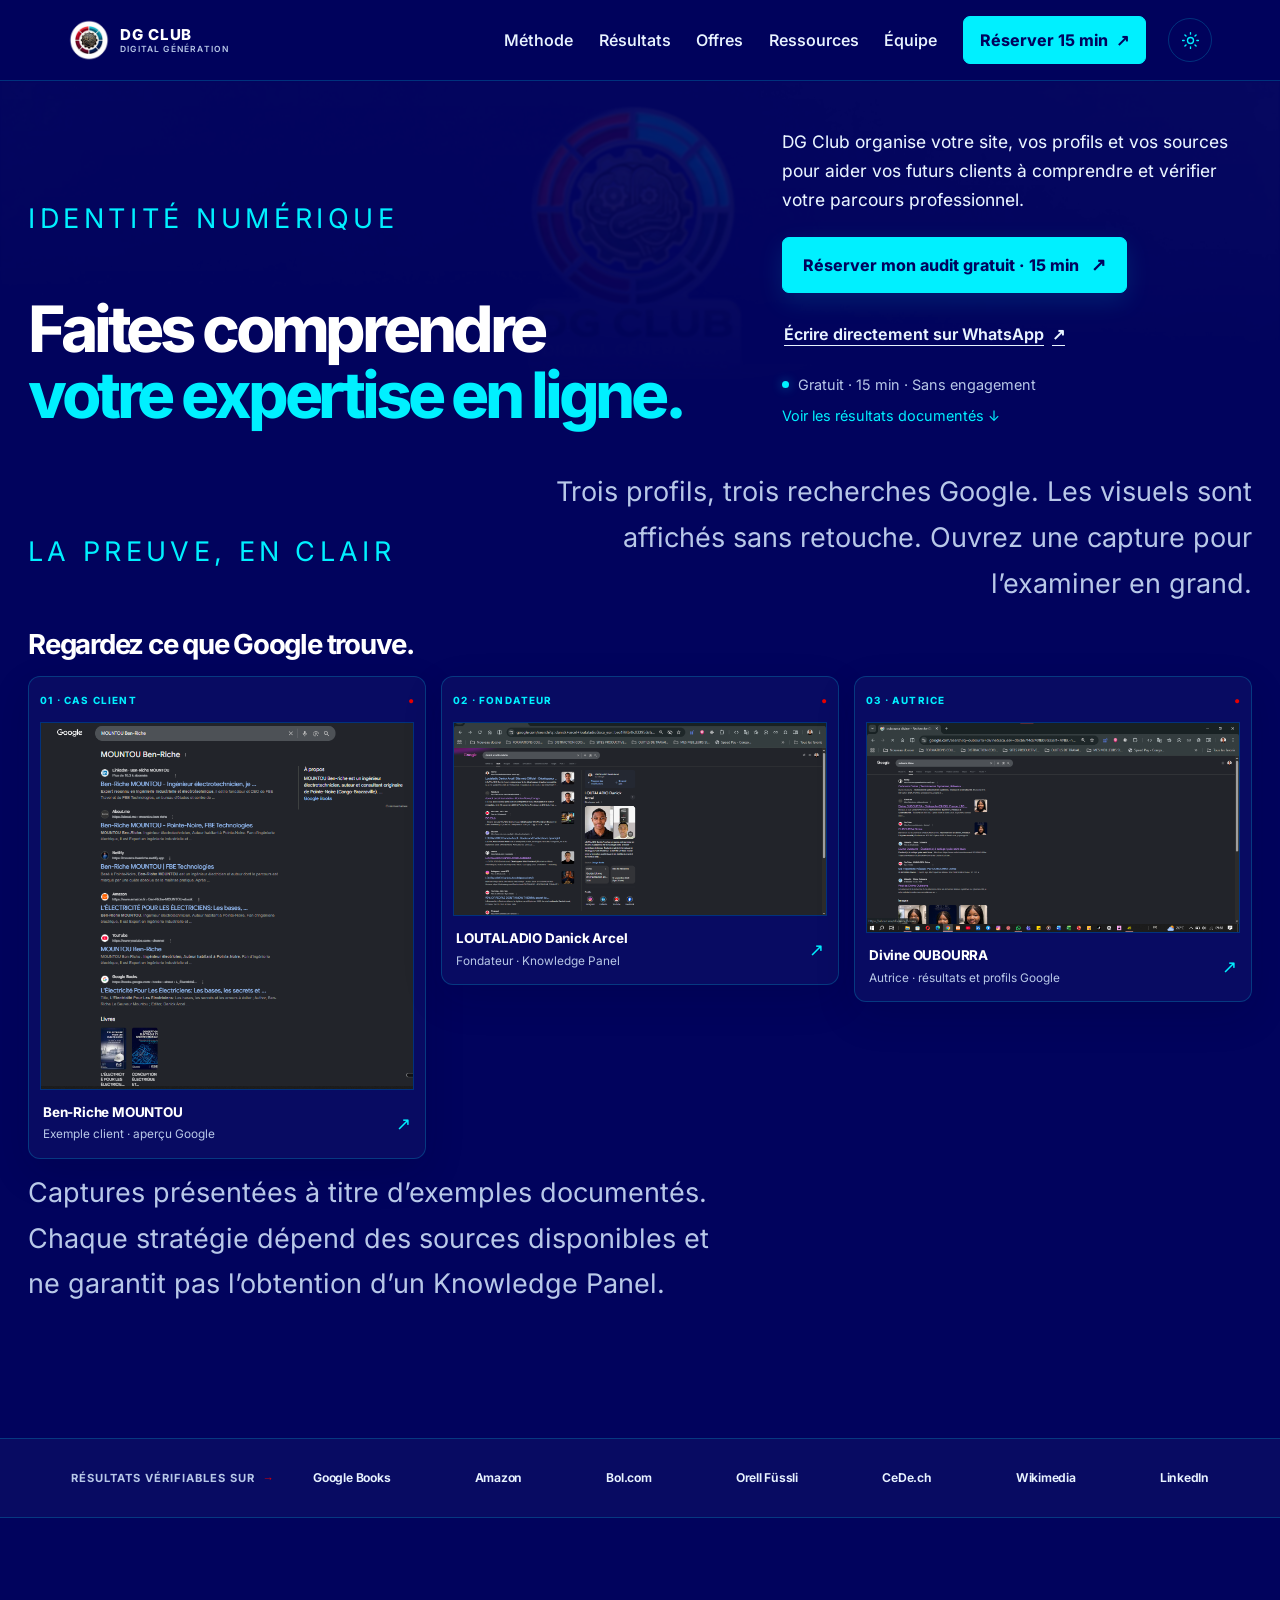
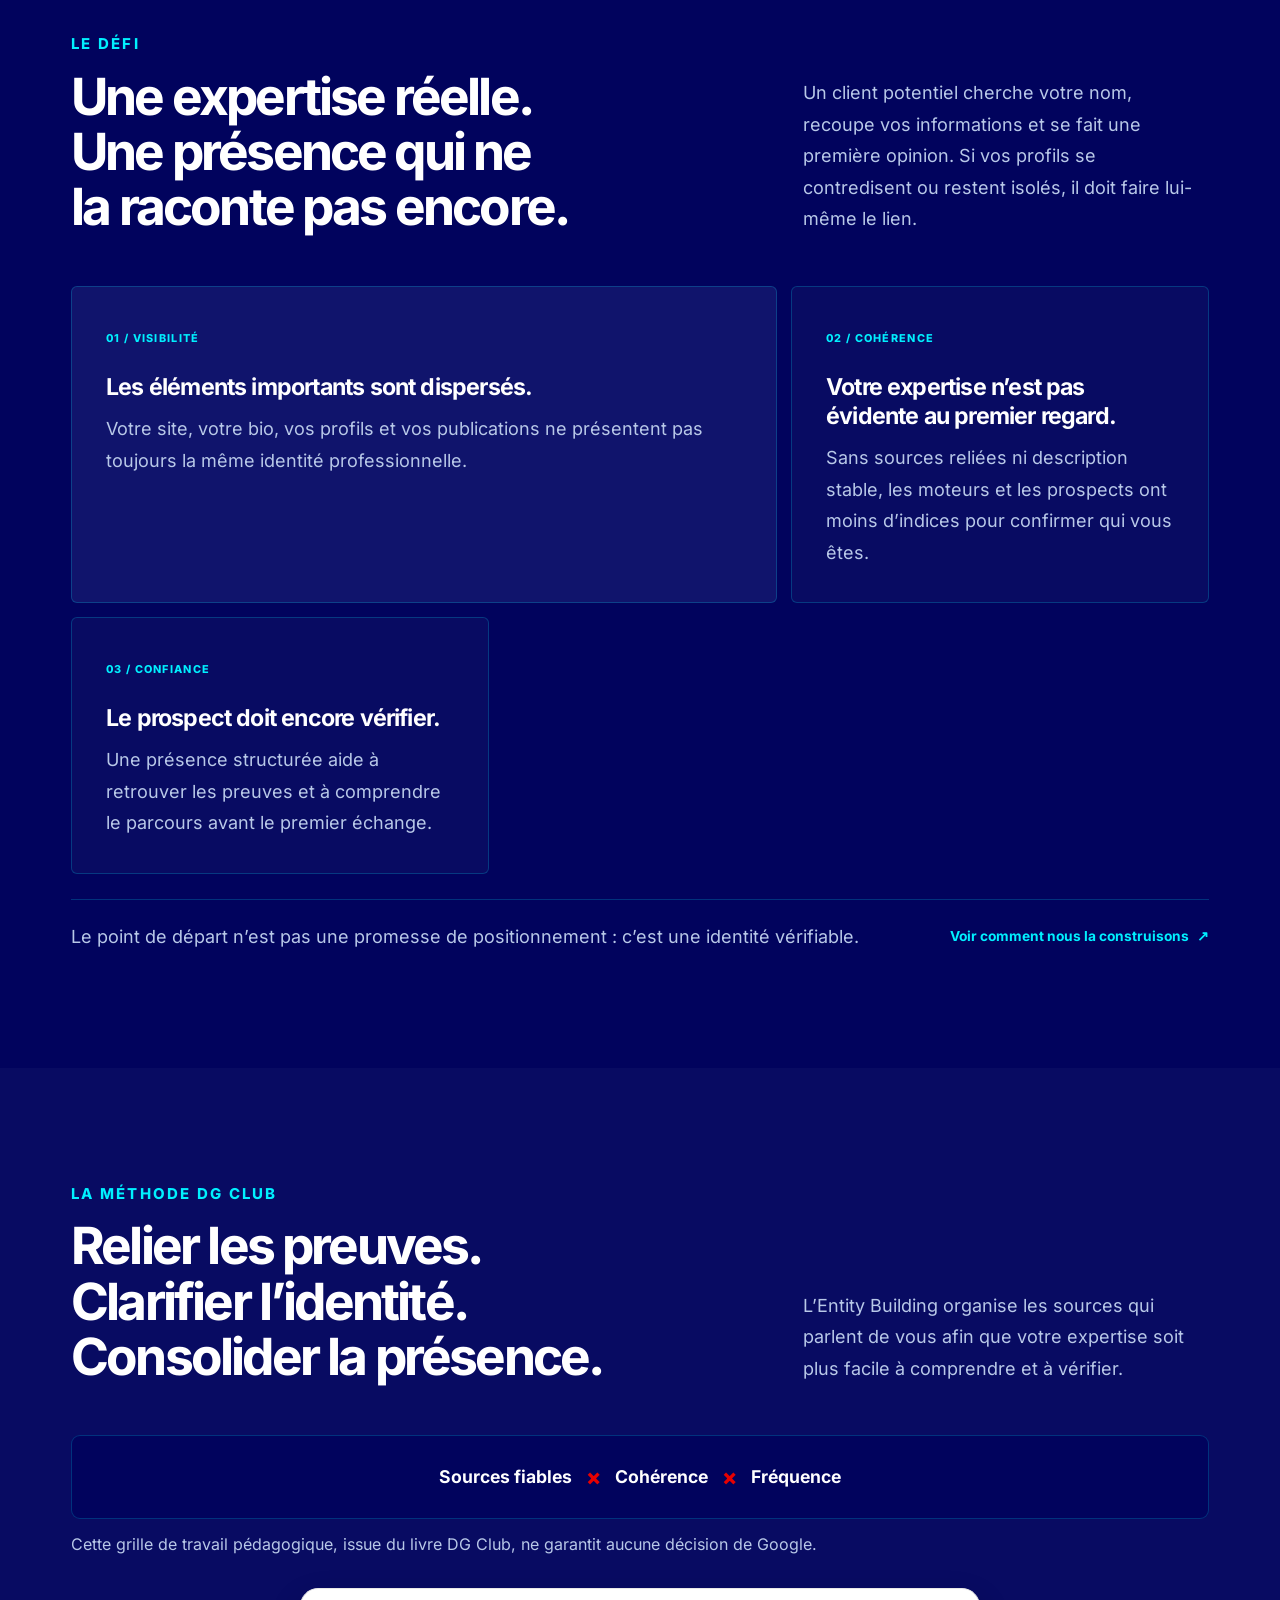
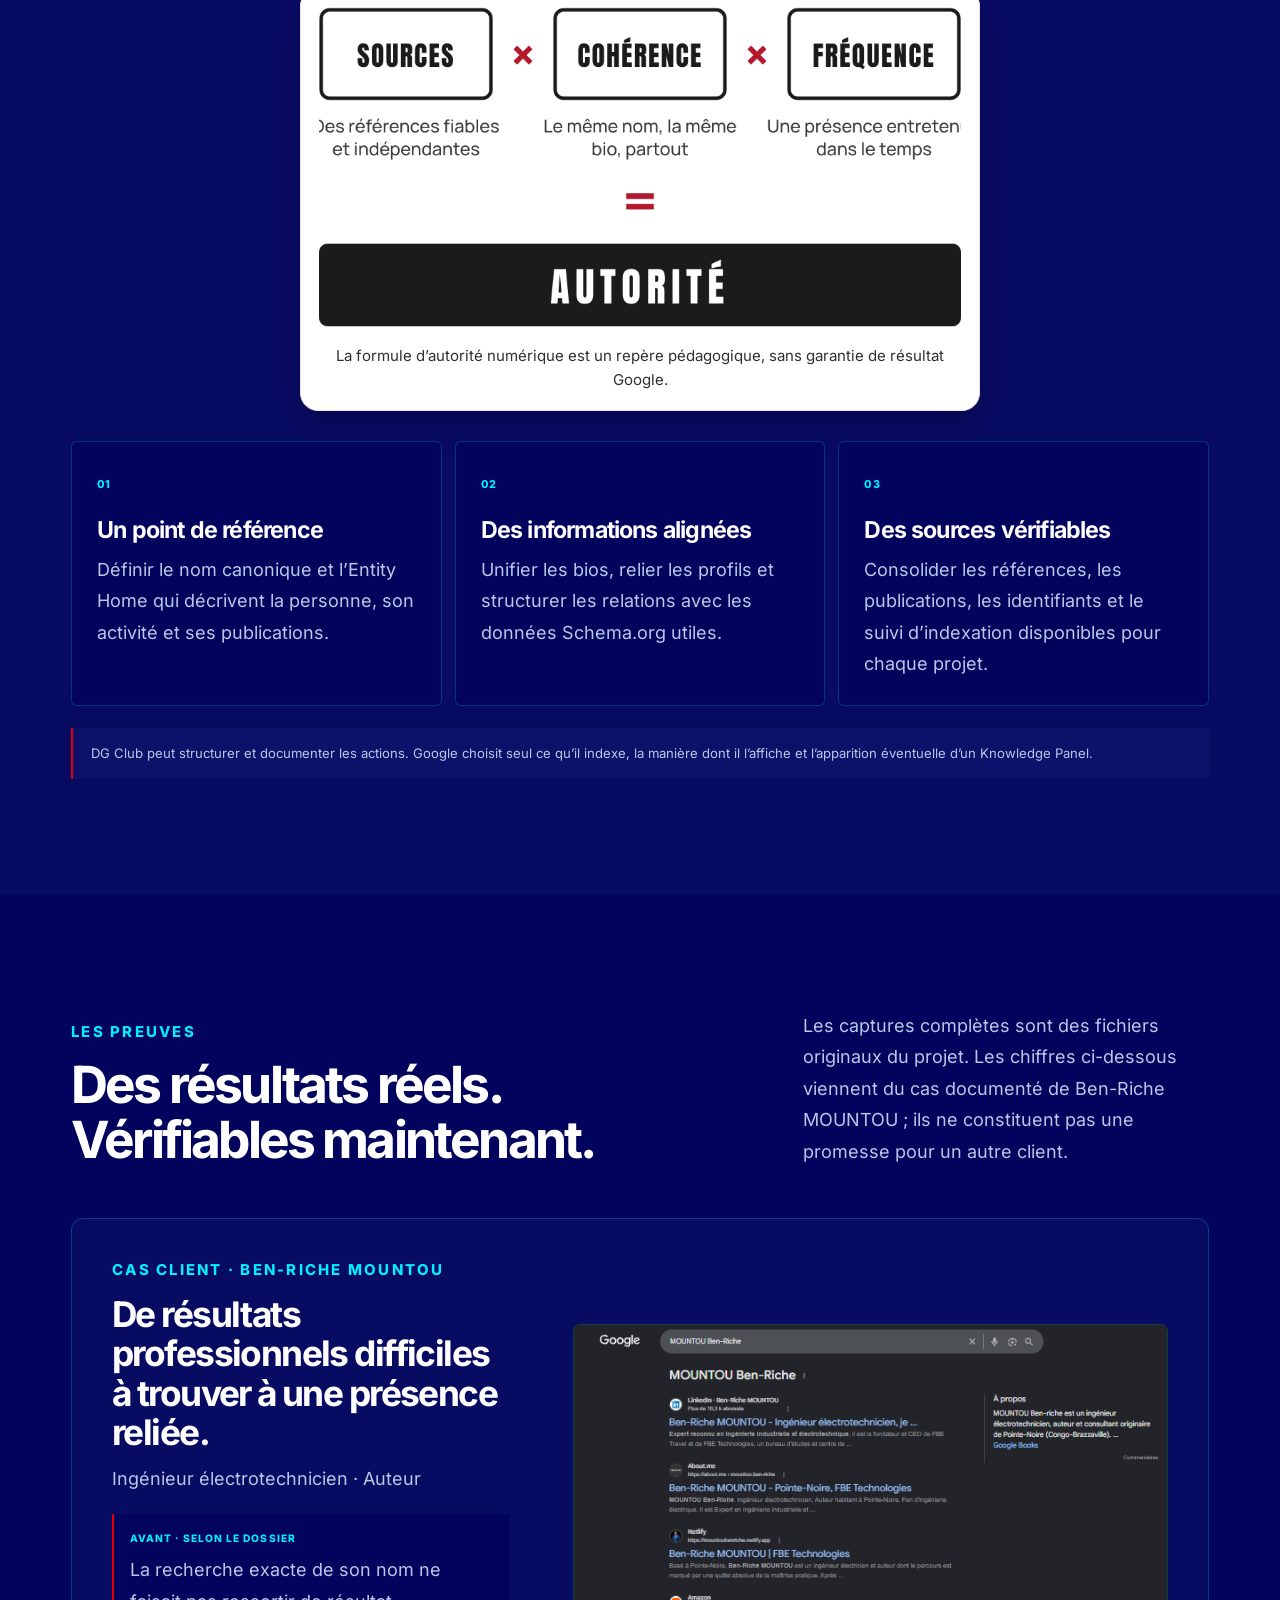
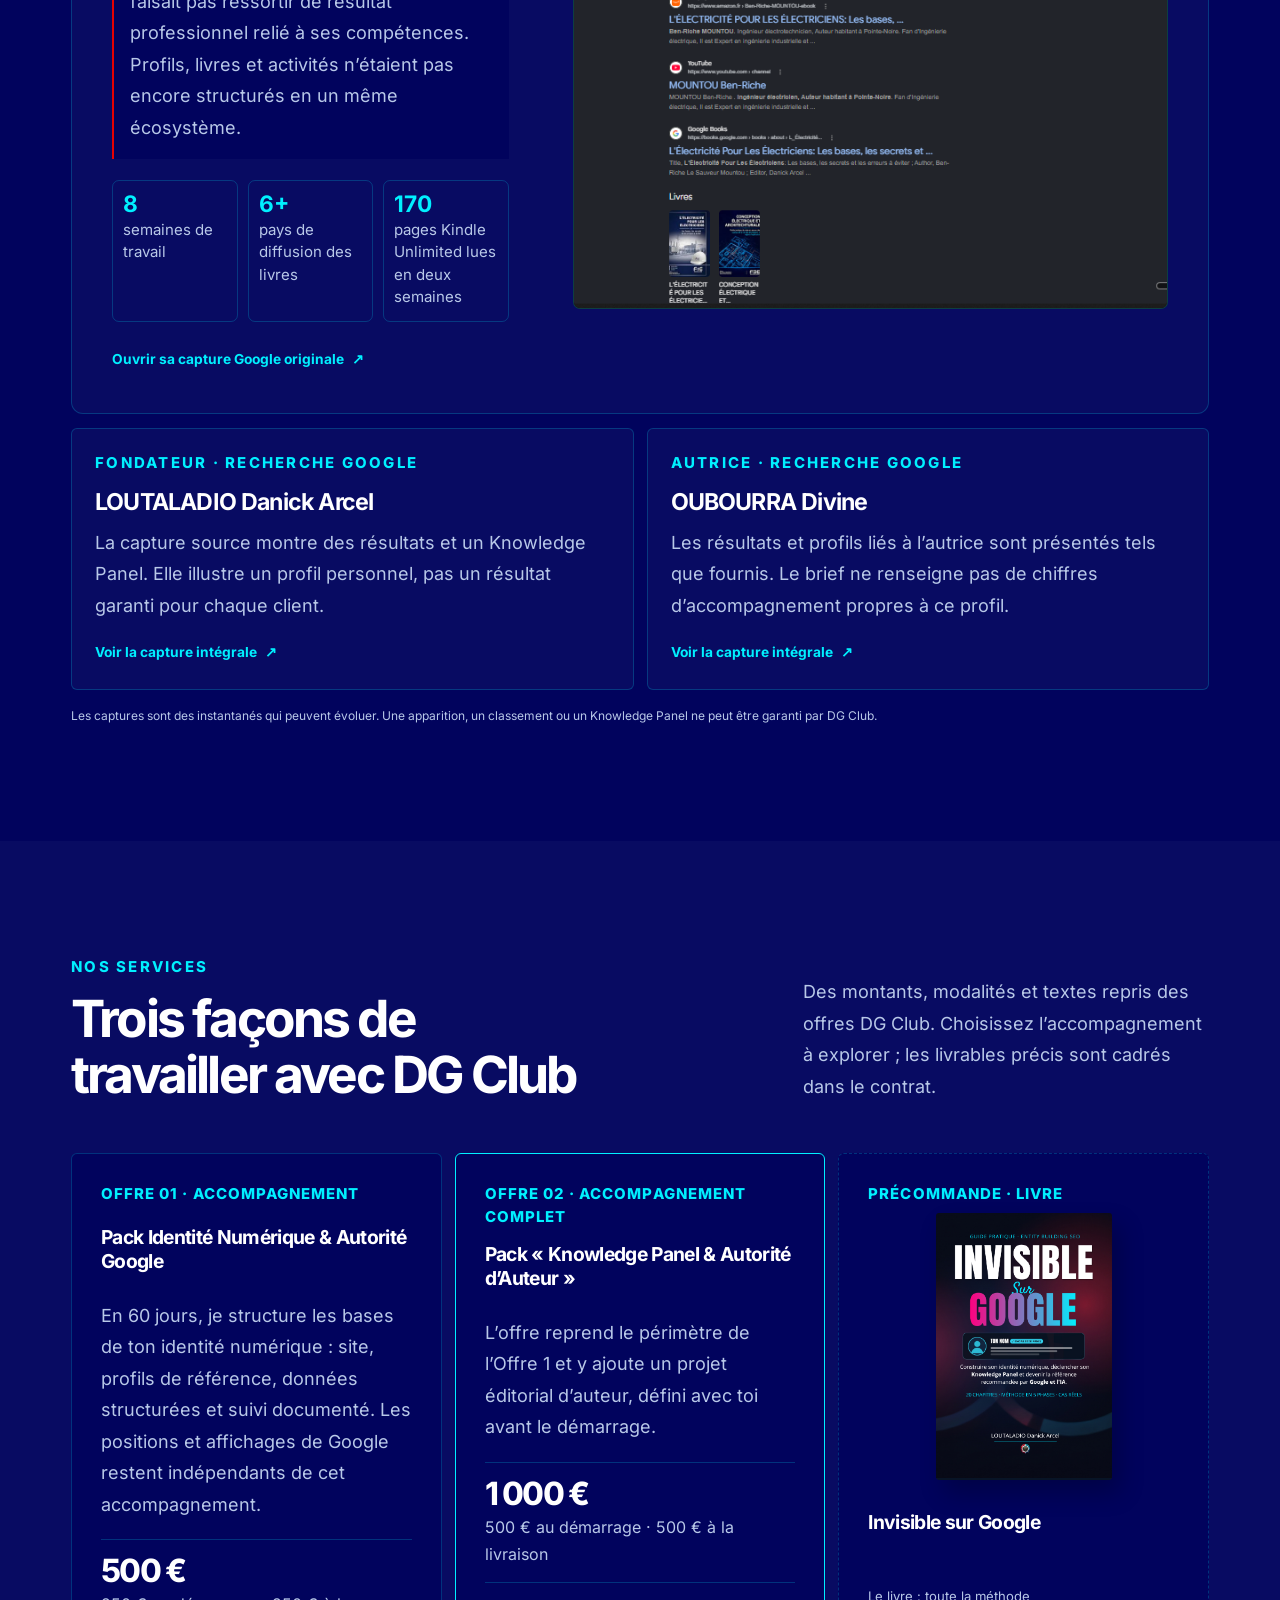
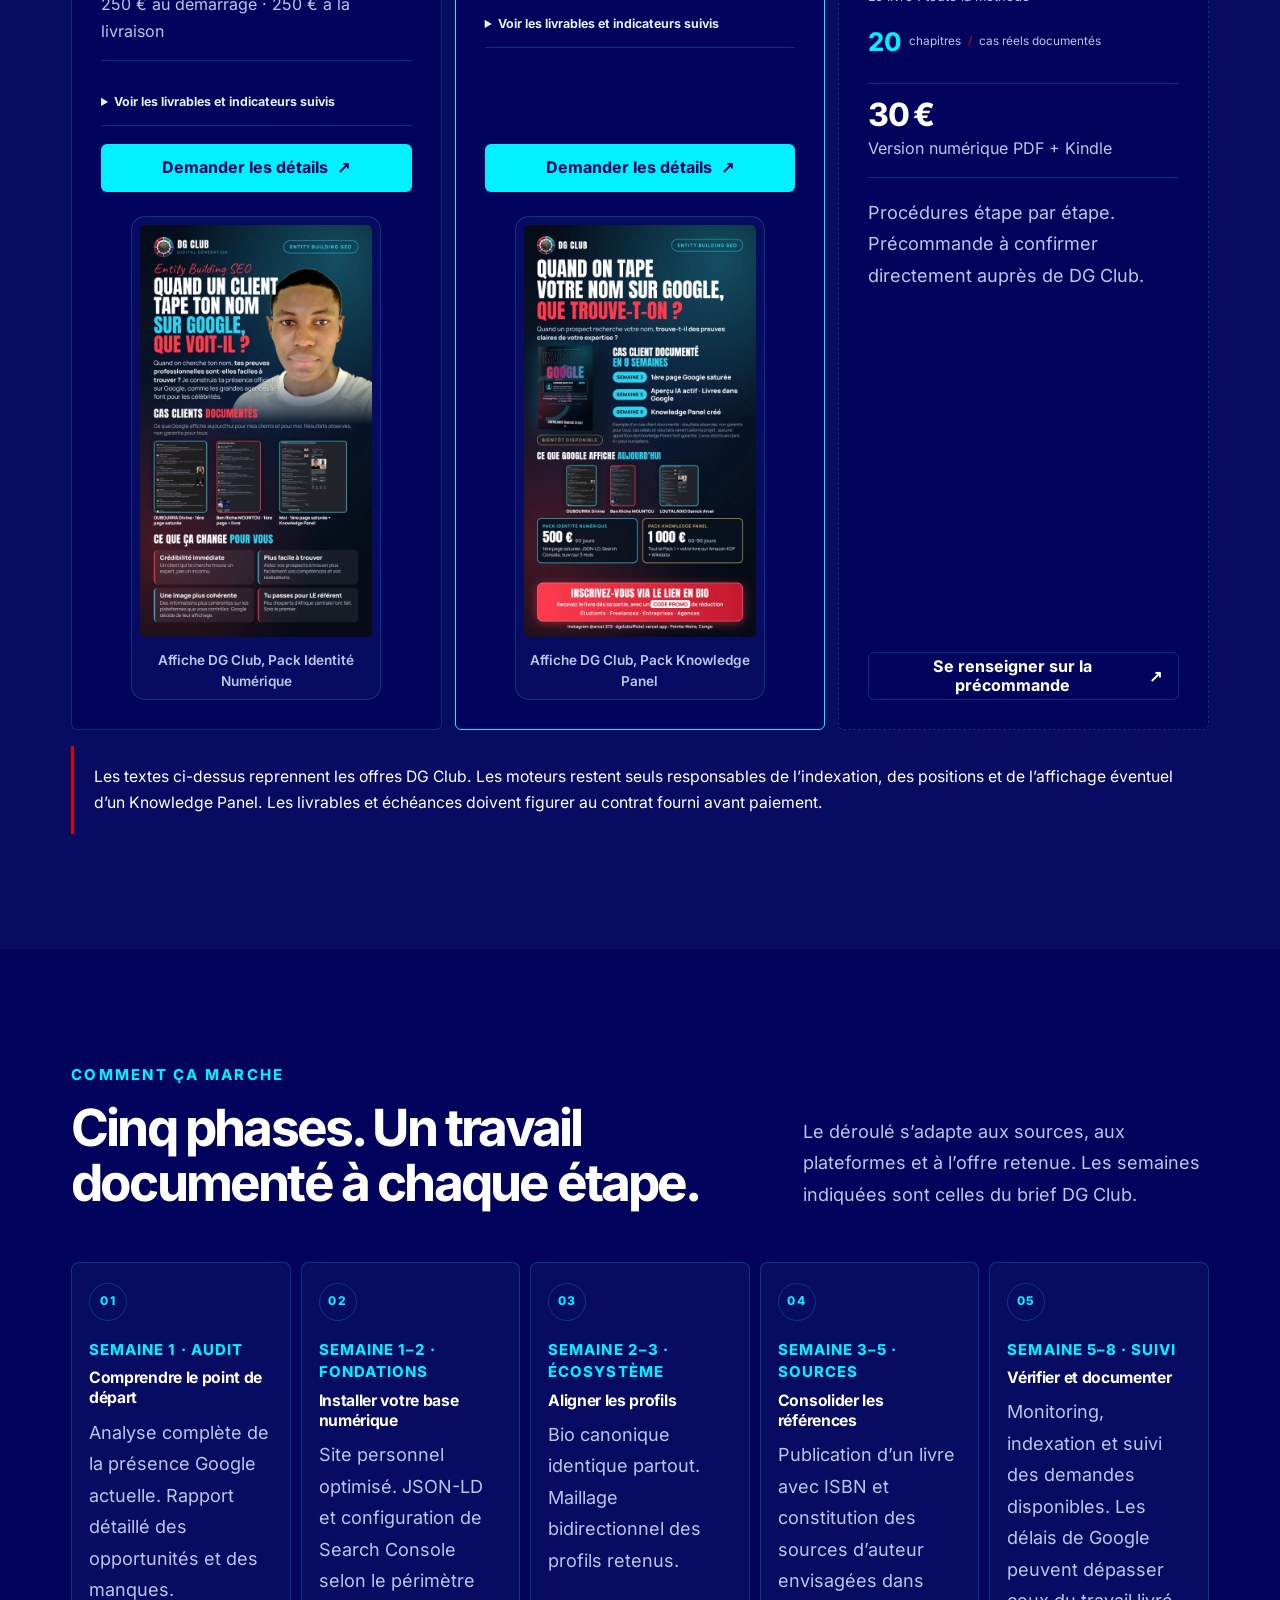
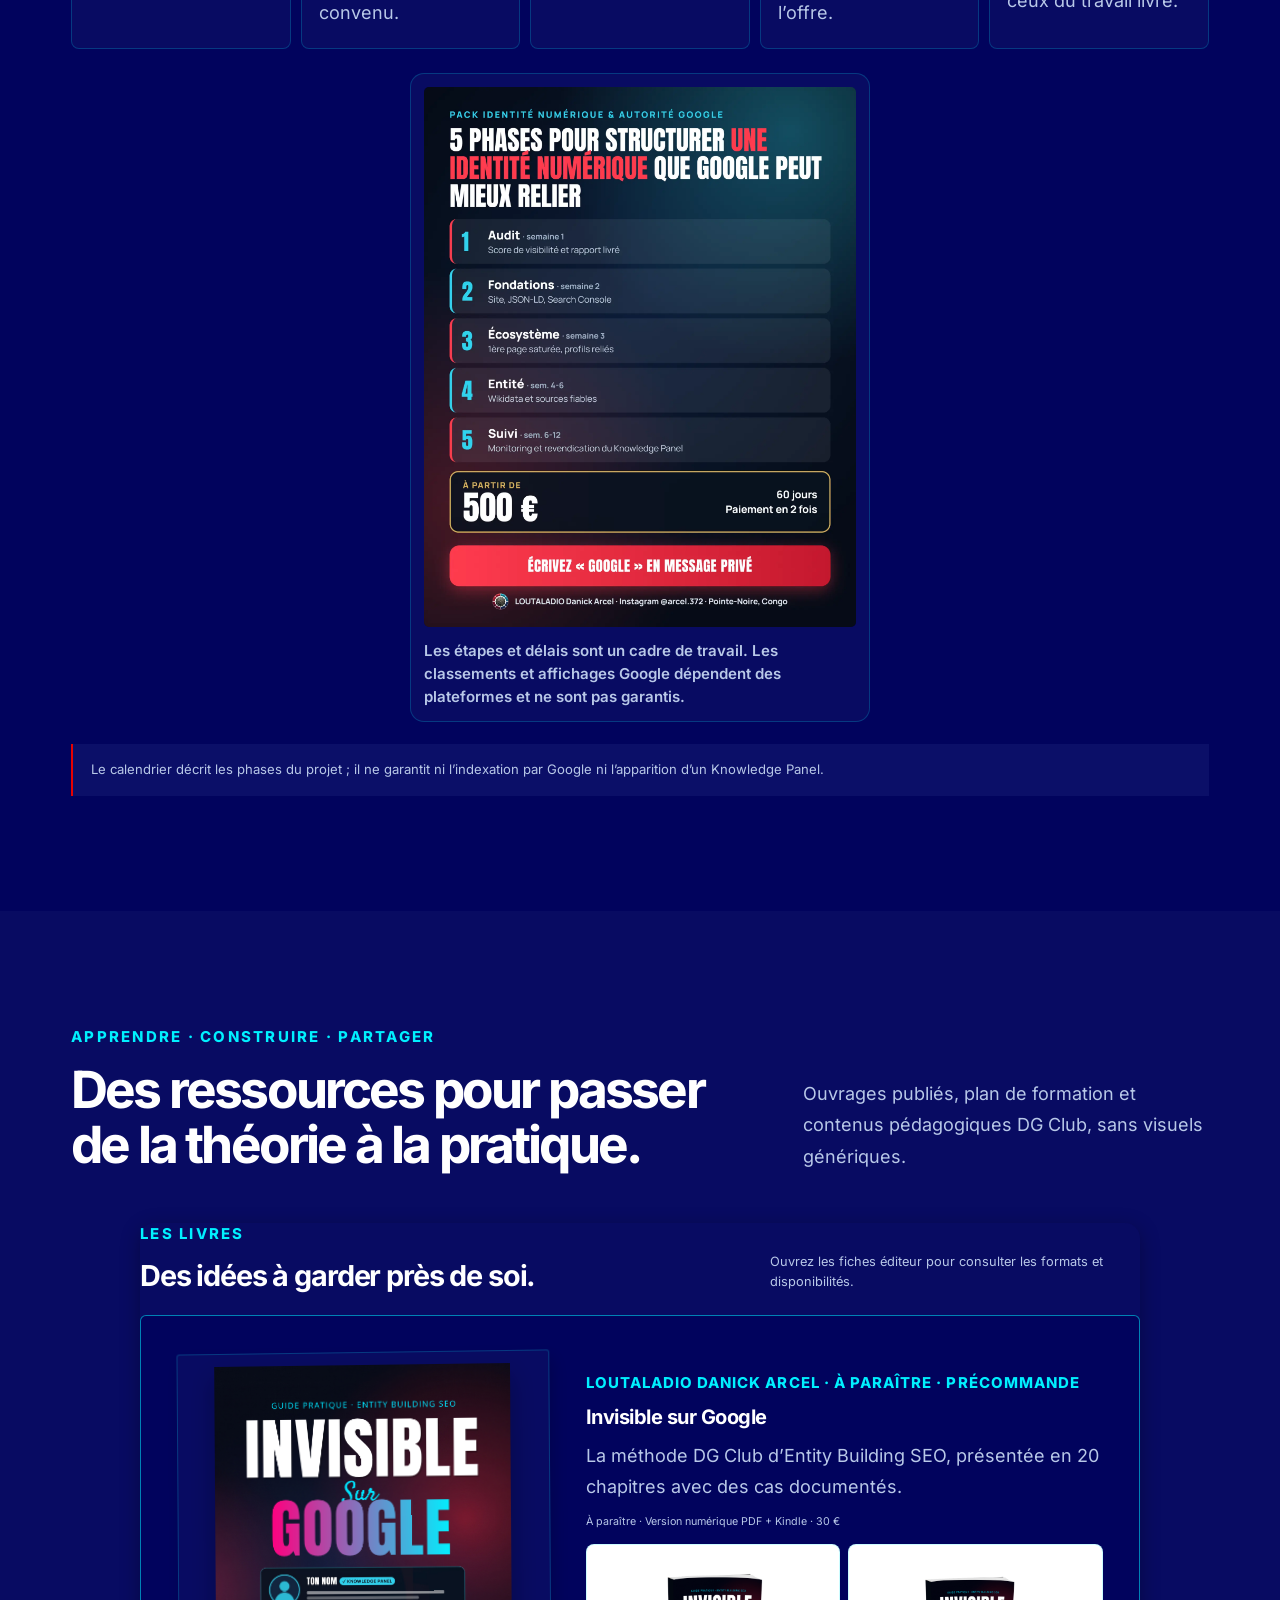
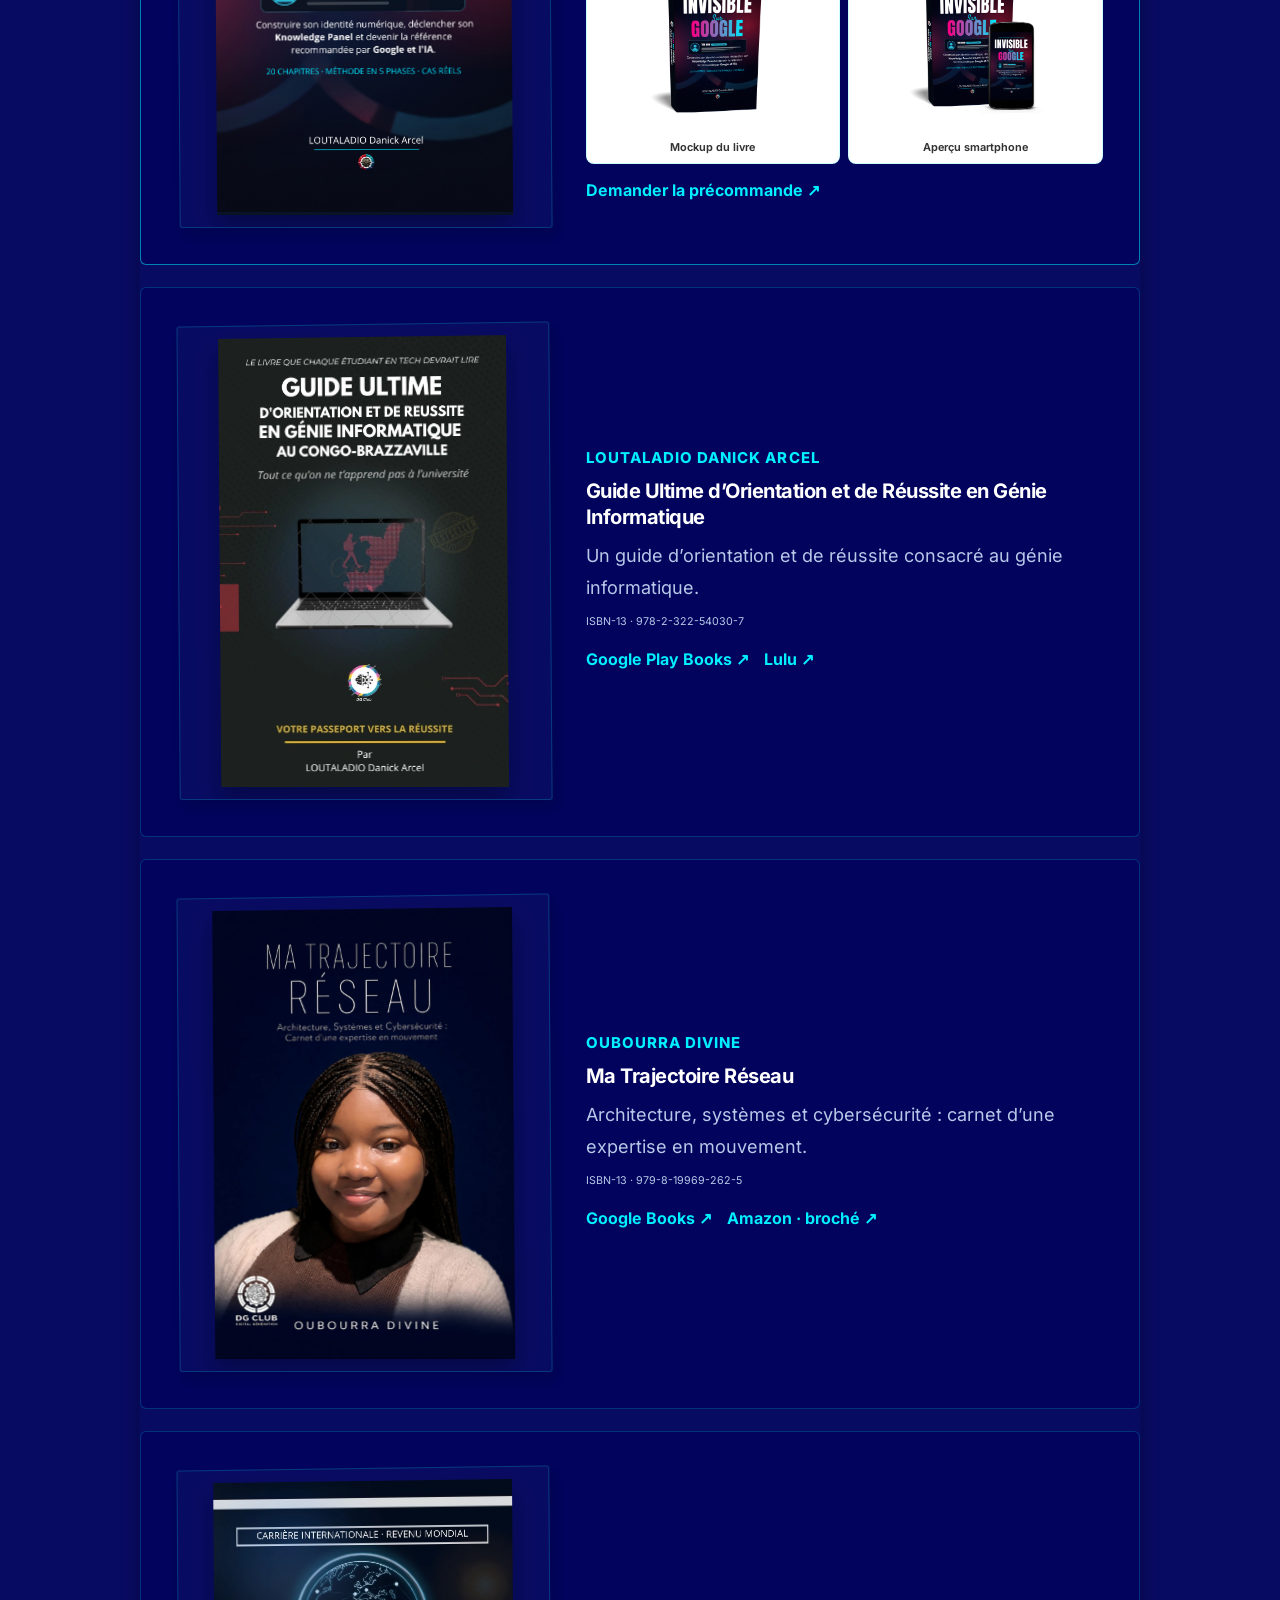
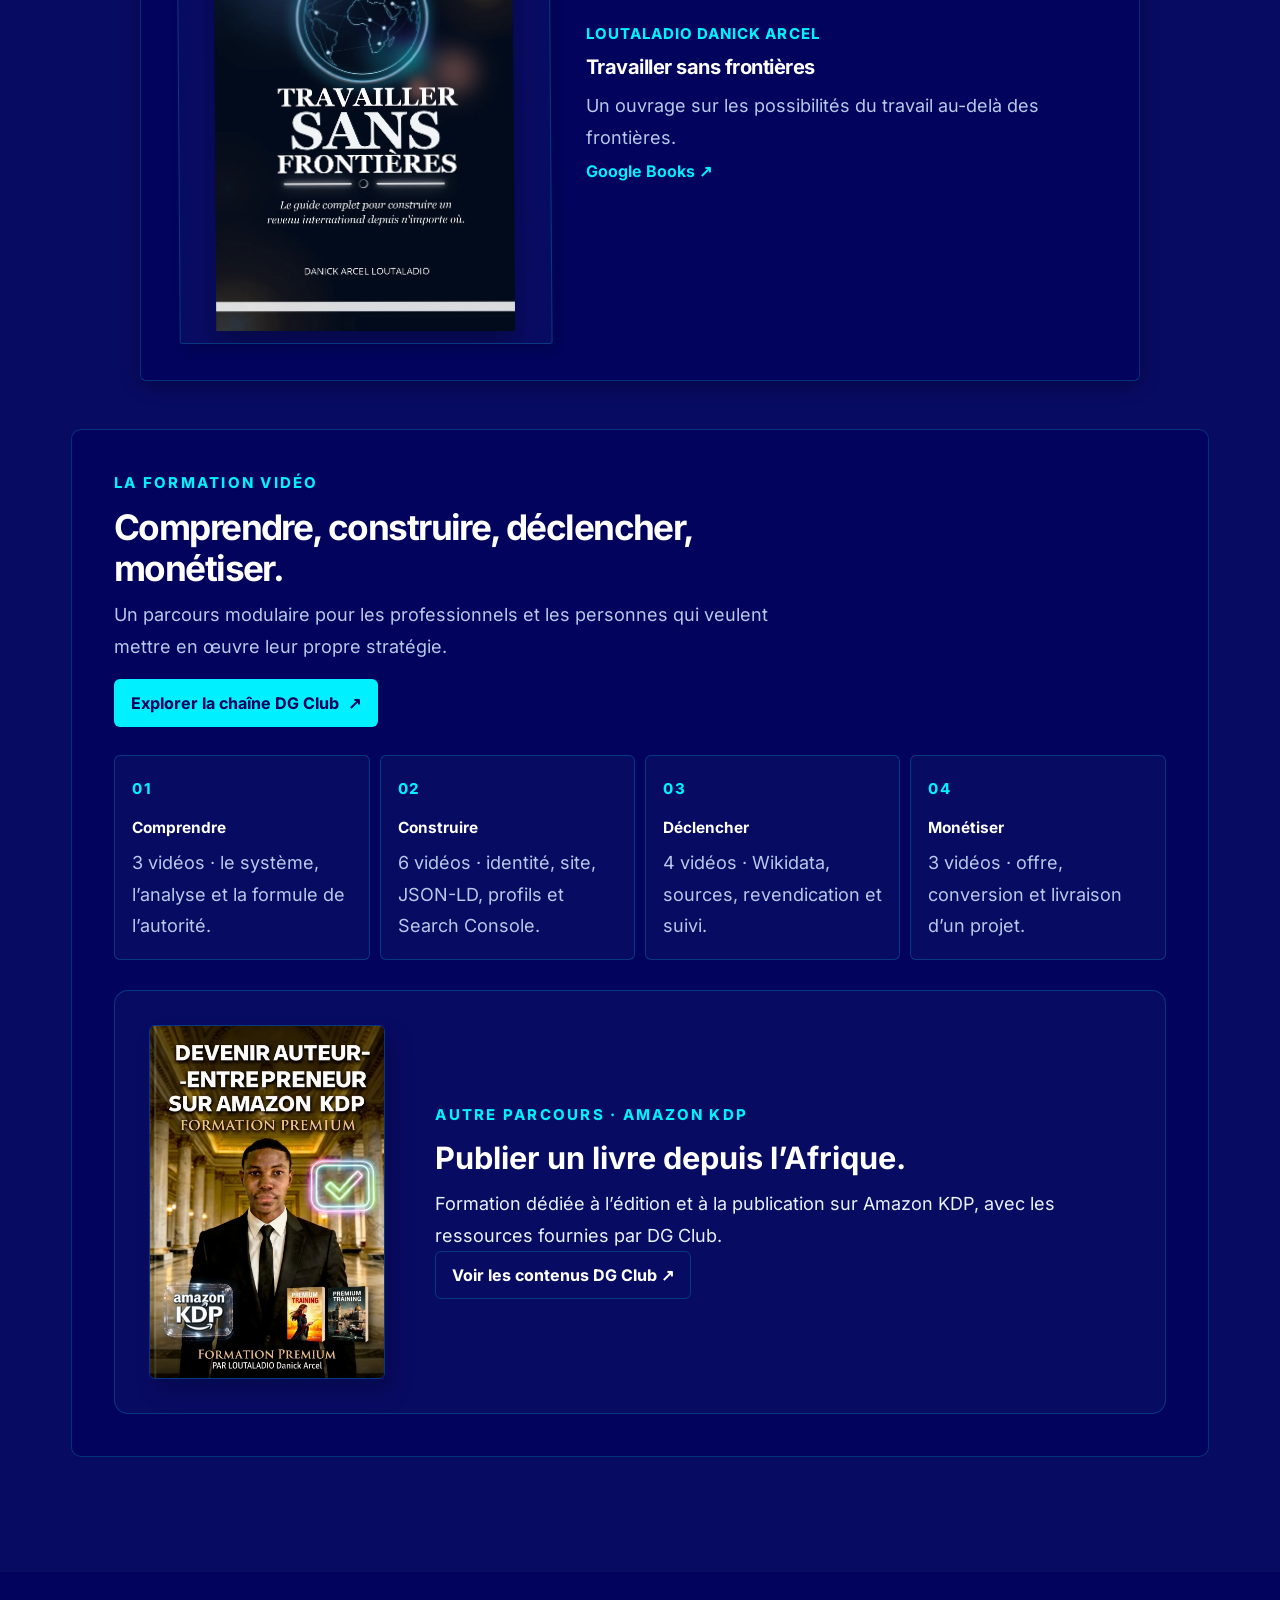
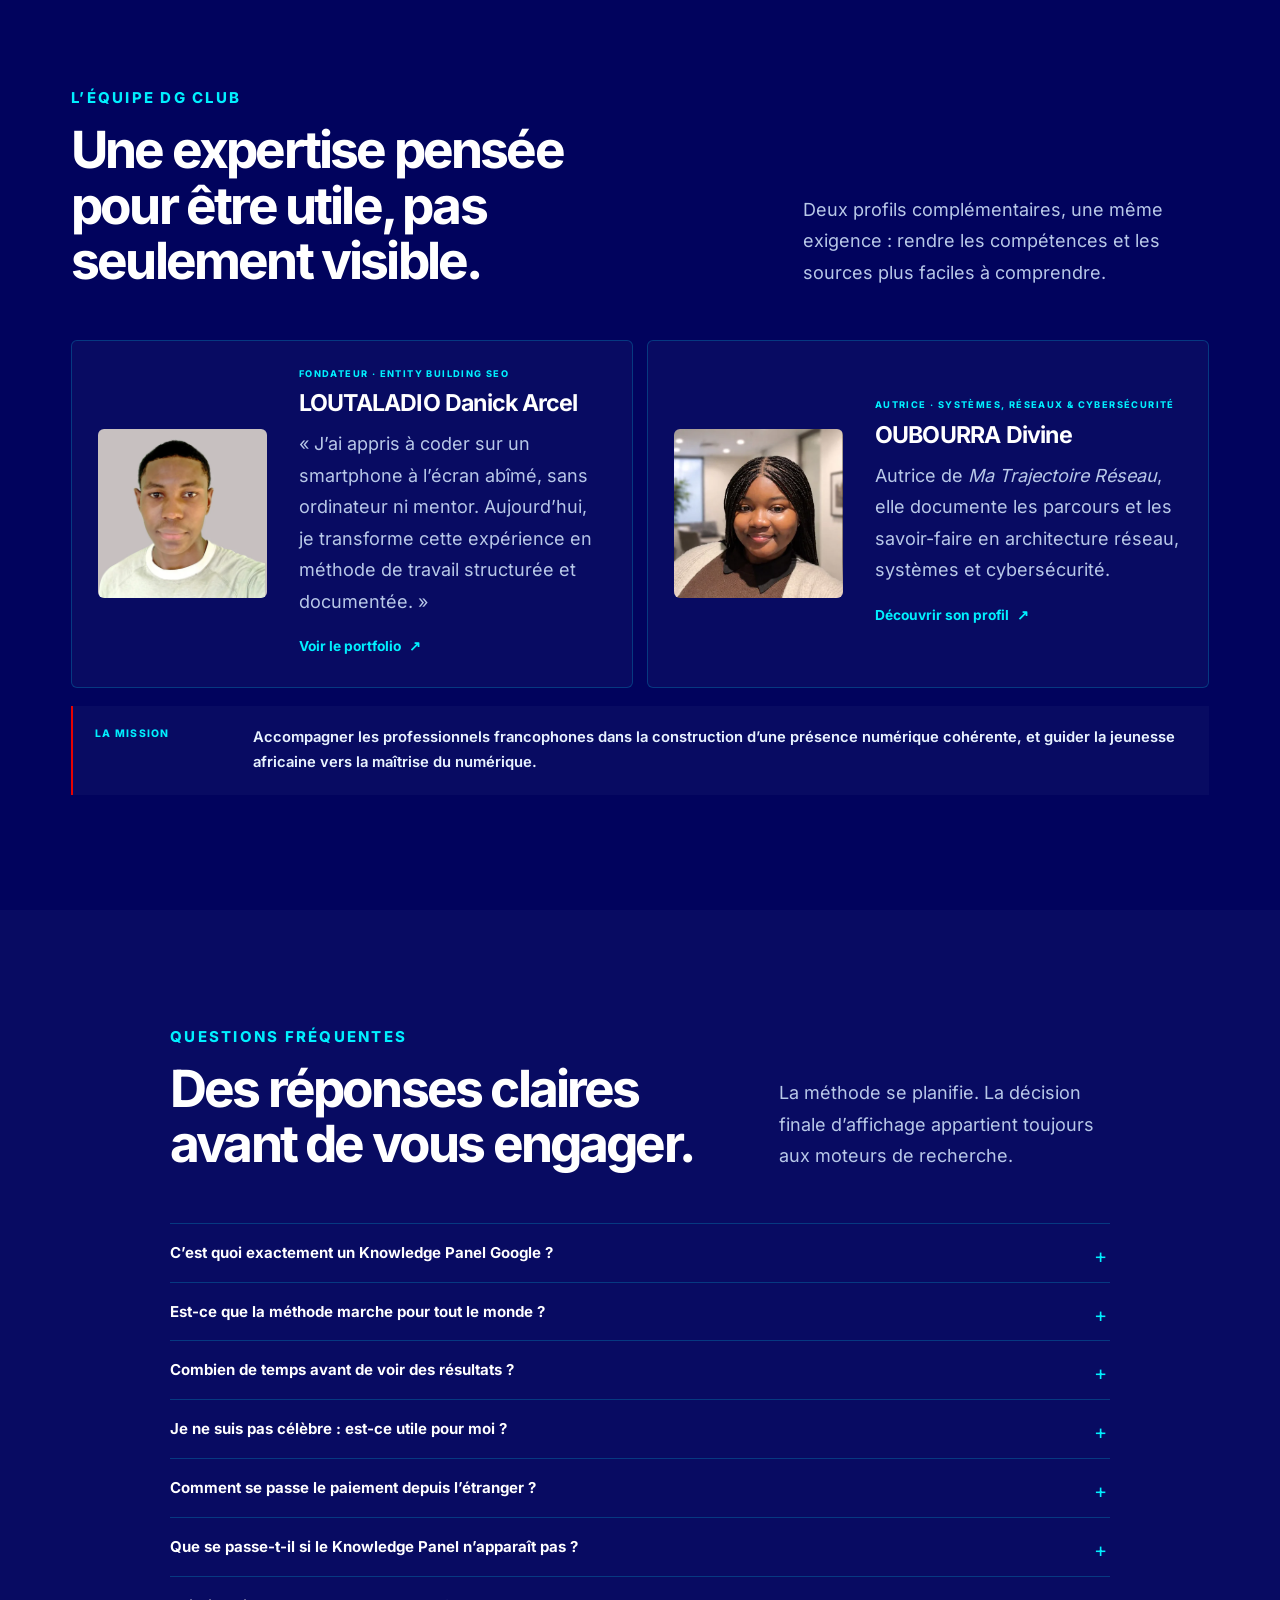
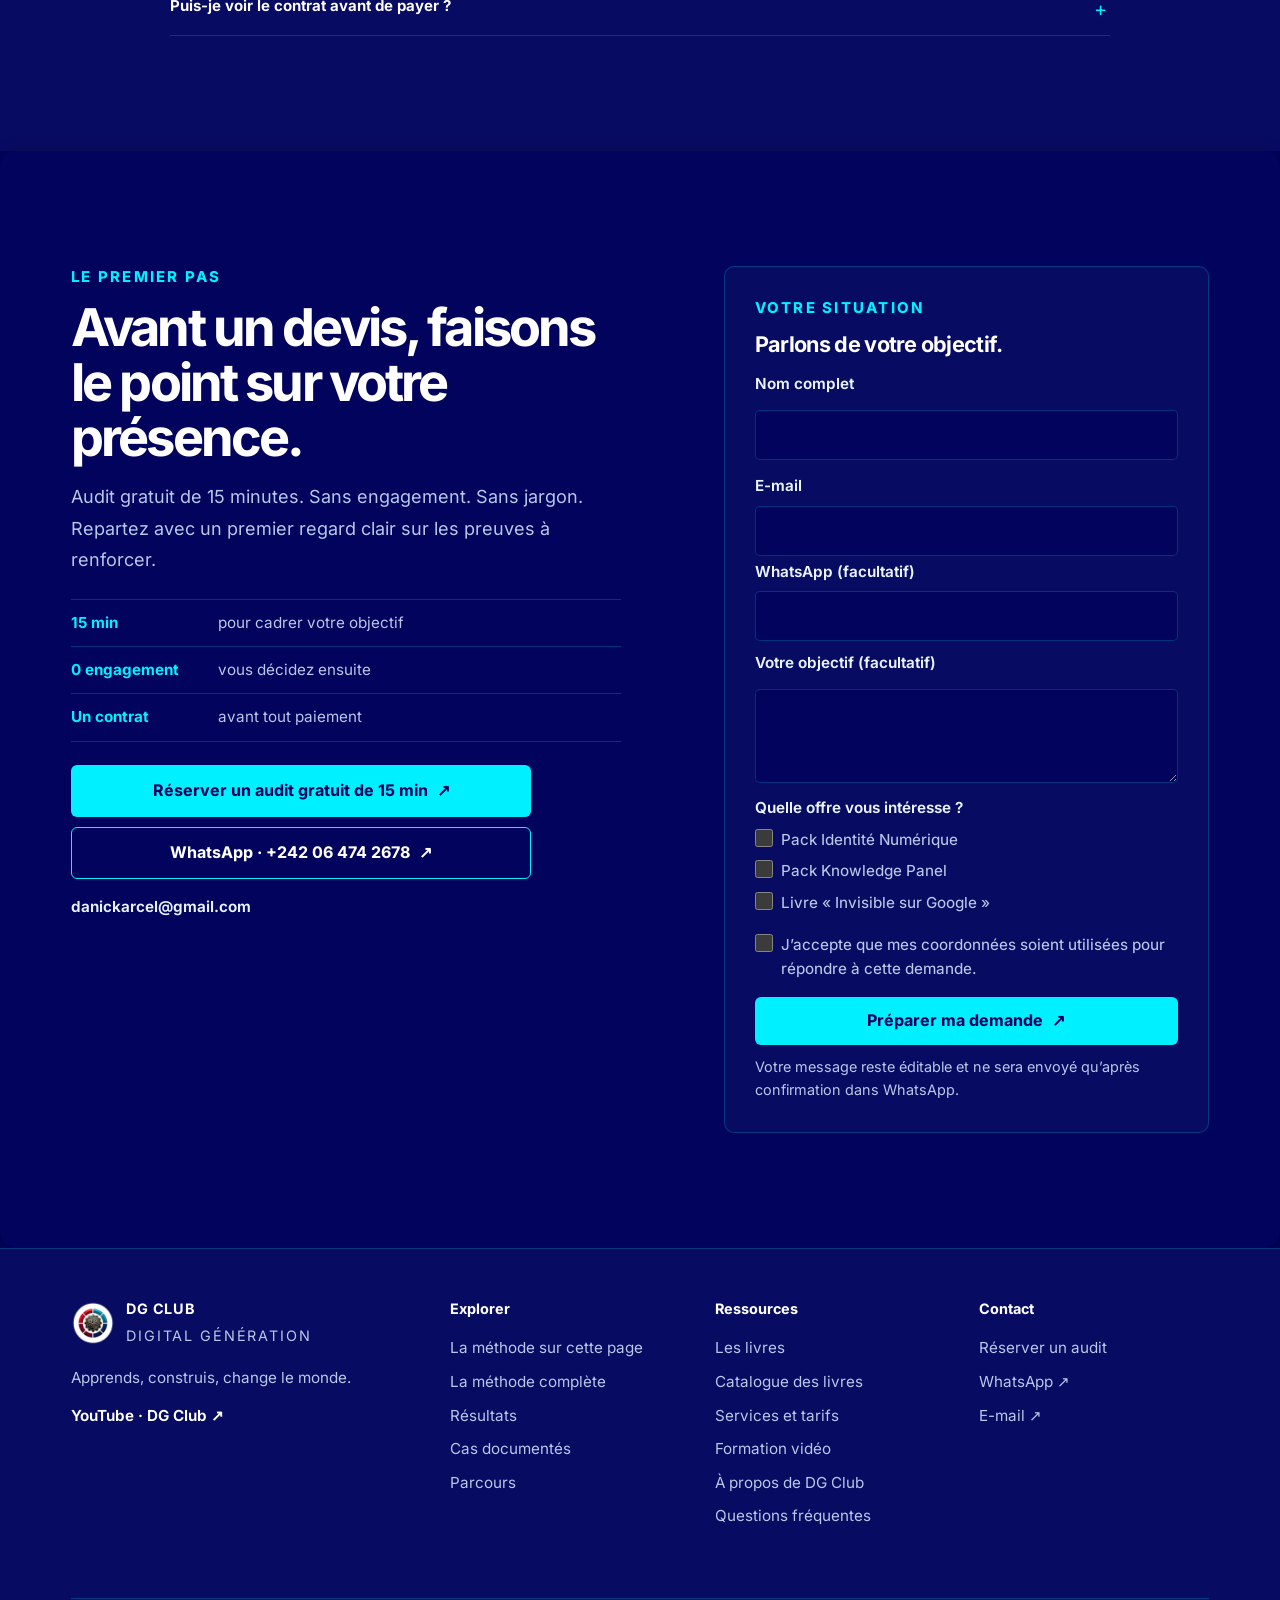
==== commit 6fdb5987: "Update Invisible sur Google book visuals" ====
--- a/index.html
+++ b/index.html
@@ -130,9 +130,10 @@
         "@id": "https://dgclubofficiel.vercel.app/#invisible-sur-google",
         "name": "Invisible sur Google",
         "author": { "@id": "https://dgclubofficiel.vercel.app/#danick-loutaladio" },
-        "image": "https://dgclubofficiel.vercel.app/assets/optimized/book-invisible-sur-google.webp",
+        "image": "https://dgclubofficiel.vercel.app/assets/optimized/book-invisible-sur-google-cover-2026.png",
         "url": "https://dgclubofficiel.vercel.app/#invisible",
         "inLanguage": "fr",
+        "creativeWorkStatus": "https://schema.org/InProgress",
         "publisher": { "@id": "https://dgclubofficiel.vercel.app/#organization" }
       }
     ]
@@ -309,7 +310,7 @@
           </article>
           <article class="offer-card offer-card--book" data-reveal>
             <p class="offer-label">PRÉCOMMANDE · LIVRE</p>
-            <figure class="offer-book-cover"><img src="assets/optimized/book-invisible-sur-google.webp" alt="Couverture du livre Invisible sur Google de LOUTALADIO Danick Arcel" width="900" height="1350" loading="lazy" decoding="async"></figure>
+            <figure class="offer-book-cover"><img src="assets/optimized/book-invisible-sur-google-cover-2026.png" alt="Nouvelle couverture de Invisible sur Google, par LOUTALADIO Danick Arcel" width="585" height="888" loading="lazy" decoding="async"></figure>
             <h3>Invisible sur Google</h3>
             <p class="offer-book-subtitle">Le livre : toute la méthode</p>
             <div class="book-teaser"><span class="teaser-index">20</span><span>chapitres</span><span class="teaser-separator" aria-hidden="true">/</span><span>cas réels documentés</span></div>
@@ -344,8 +345,8 @@
           <div class="resource-heading" data-reveal><div><p class="section-kicker">LES LIVRES</p><h3 id="books-title">Des idées à garder près de soi.</h3></div><p>Ouvrez les fiches éditeur pour consulter les formats et disponibilités.</p></div>
           <div class="book-grid">
             <article class="book-card book-card--feature" data-reveal id="invisible">
-              <a class="book-visual" href="#invisible" aria-label="Revenir à la fiche du livre Invisible sur Google"><img src="assets/optimized/book-invisible-sur-google.webp" alt="Couverture source du livre Invisible sur Google de LOUTALADIO Danick Arcel" width="900" height="1350" loading="lazy" decoding="async"></a>
-              <div class="book-copy"><p class="book-author">LOUTALADIO Danick Arcel · Précommande</p><h4>Invisible sur Google</h4><p>La méthode DG Club d’Entity Building SEO, présentée en 20 chapitres avec des cas documentés.</p><p class="book-id">Version numérique PDF + Kindle · 30 €</p><div class="book-links"><a href="https://wa.me/242064742678?text=Bonjour%20DG%20Club%2C%20je%20souhaite%20me%20renseigner%20sur%20la%20pr%C3%A9commande%20du%20livre%20Invisible%20sur%20Google." target="_blank" rel="noopener noreferrer">Demander la précommande ↗</a></div></div>
+              <a class="book-visual" href="#invisible" aria-label="Revenir à la fiche du livre Invisible sur Google"><img src="assets/optimized/book-invisible-sur-google-cover-2026.png" alt="Nouvelle couverture de Invisible sur Google, par LOUTALADIO Danick Arcel" width="585" height="888" loading="lazy" decoding="async"></a>
+              <div class="book-copy"><p class="book-author">LOUTALADIO Danick Arcel · À paraître · Précommande</p><h4>Invisible sur Google</h4><p>La méthode DG Club d’Entity Building SEO, présentée en 20 chapitres avec des cas documentés.</p><p class="book-id">À paraître · Version numérique PDF + Kindle · 30 €</p><div class="book-mockups" role="group" aria-label="Aperçus de Invisible sur Google"><figure><img src="assets/optimized/book-invisible-sur-google-mockup-2026.png" alt="Mockup du livre Invisible sur Google" width="1500" height="1150" loading="lazy" decoding="async"><figcaption>Mockup du livre</figcaption></figure><figure><img src="assets/optimized/book-invisible-sur-google-smartphone-2026.png" alt="Aperçu de Invisible sur Google sur smartphone" width="1600" height="1174" loading="lazy" decoding="async"><figcaption>Aperçu smartphone</figcaption></figure></div><div class="book-links"><a href="https://wa.me/242064742678?text=Bonjour%20DG%20Club%2C%20je%20souhaite%20me%20renseigner%20sur%20la%20pr%C3%A9commande%20du%20livre%20Invisible%20sur%20Google." target="_blank" rel="noopener noreferrer">Demander la précommande ↗</a></div></div>
             </article>
             <article class="book-card" data-reveal>
               <a class="book-visual" href="https://play.google.com/store/books/details/Guide_Ultime_d_Orientation_et_de_R%C3%A9ussite_en_G%C3%A9nie?id=-NegEQAAQBAJ" target="_blank" rel="noopener noreferrer" aria-label="Consulter le Guide Ultime sur Google Play Books"><img src="assets/optimized/book-guide-ultime.webp" alt="Couverture du Guide Ultime d’Orientation et de Réussite en Génie Informatique" width="512" height="800" loading="lazy" decoding="async"></a>
--- a/homepage-sections.css
+++ b/homepage-sections.css
@@ -321,3 +321,43 @@
 @media (prefers-reduced-motion: reduce) {
   .home-section *, .site-footer *, .button { scroll-behavior: auto !important; animation-duration: .01ms !important; animation-iteration-count: 1 !important; transition-duration: .01ms !important; }
 }
+
+
+/* Mockups livre fournis : aperçu sobre, fond blanc, images jamais rognées. */
+.book-mockups {
+  display: grid;
+  grid-template-columns: repeat(2, minmax(0, 1fr));
+  gap: 8px;
+  width: 100%;
+  margin: 14px 0 8px;
+}
+.book-mockups figure {
+  min-width: 0;
+  margin: 0;
+  padding: 7px;
+  border: 1px solid var(--border-color);
+  border-radius: 8px;
+  background: #fff;
+}
+.book-mockups img {
+  display: block;
+  width: 100%;
+  max-width: 100%;
+  height: auto;
+  aspect-ratio: 1.3;
+  object-fit: contain;
+  background: #fff;
+}
+.book-mockups figcaption {
+  margin-top: 5px;
+  color: #333;
+  font-size: .68rem;
+  font-weight: 650;
+  line-height: 1.4;
+  text-align: center;
+}
+@media (max-width: 620px) {
+  .book-mockups { gap: 6px; }
+  .book-mockups figure { padding: 5px; }
+  .book-mockups figcaption { font-size: .64rem; }
+}
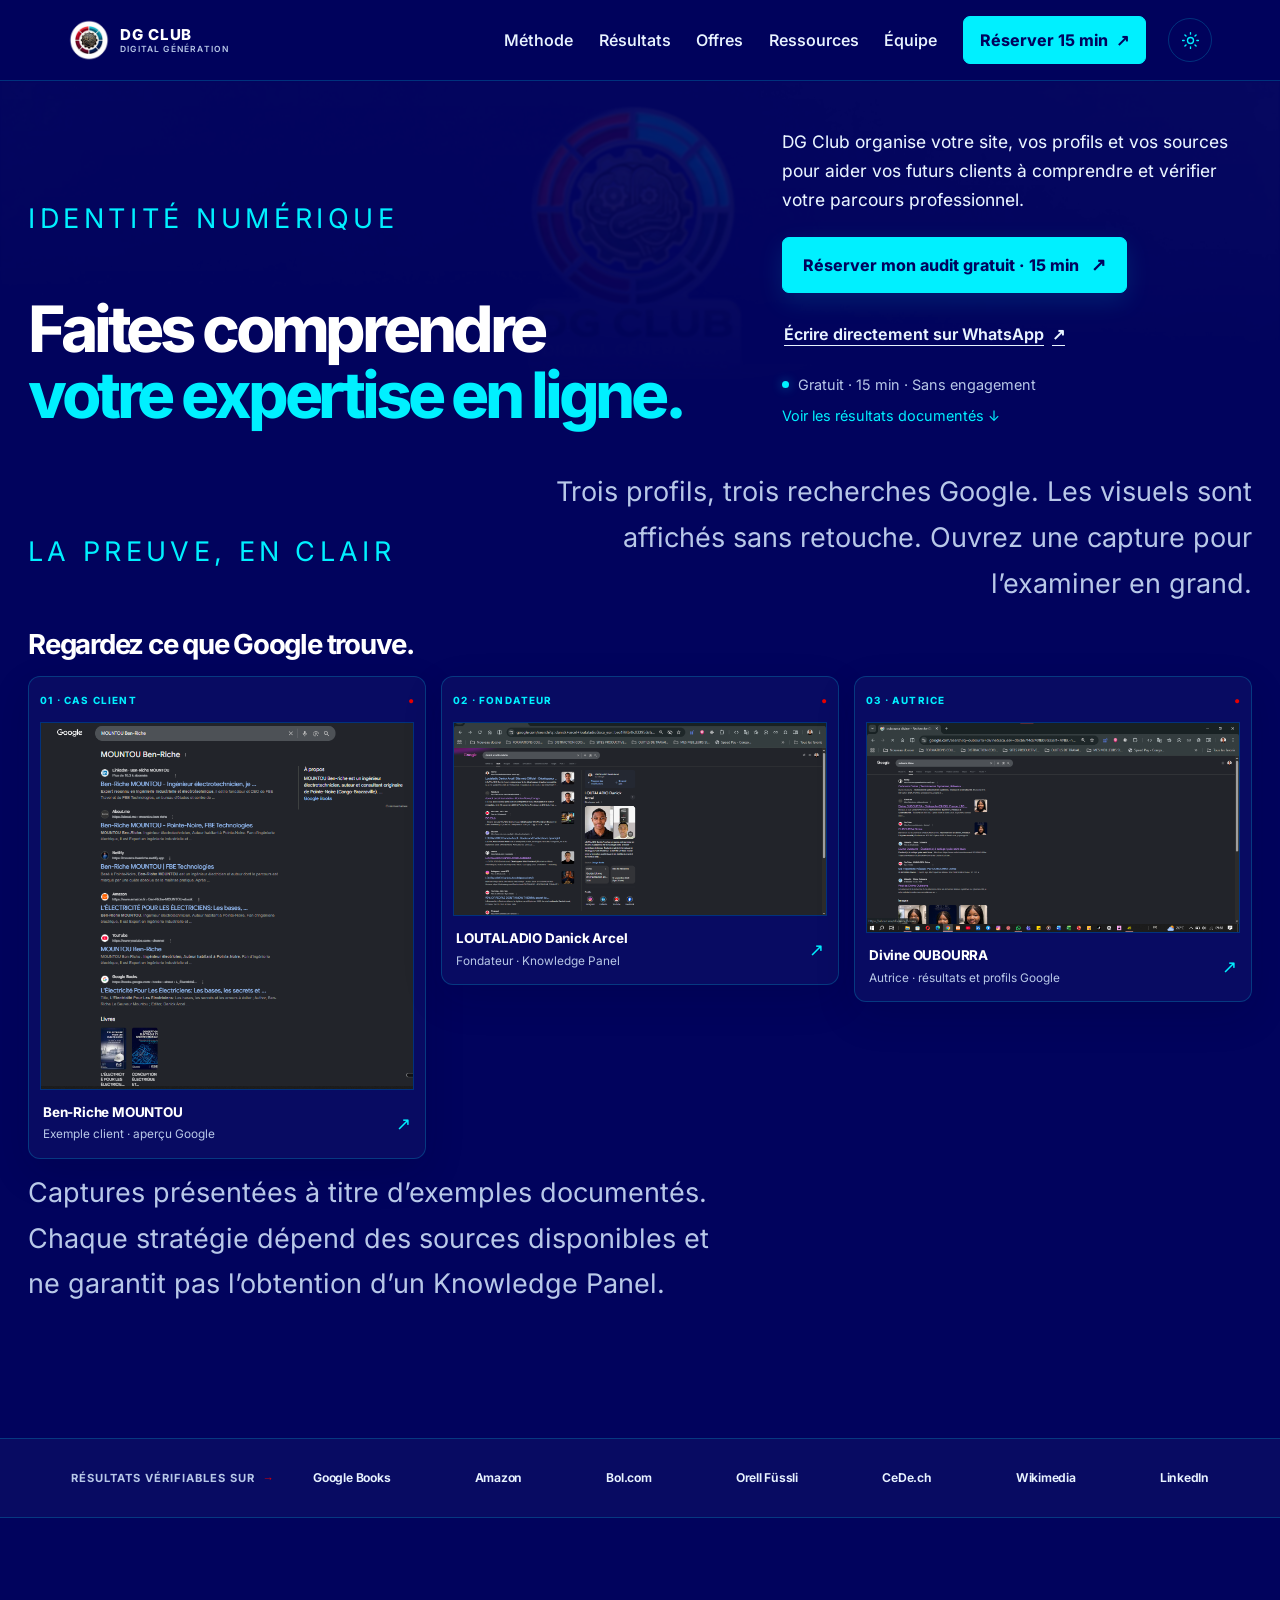
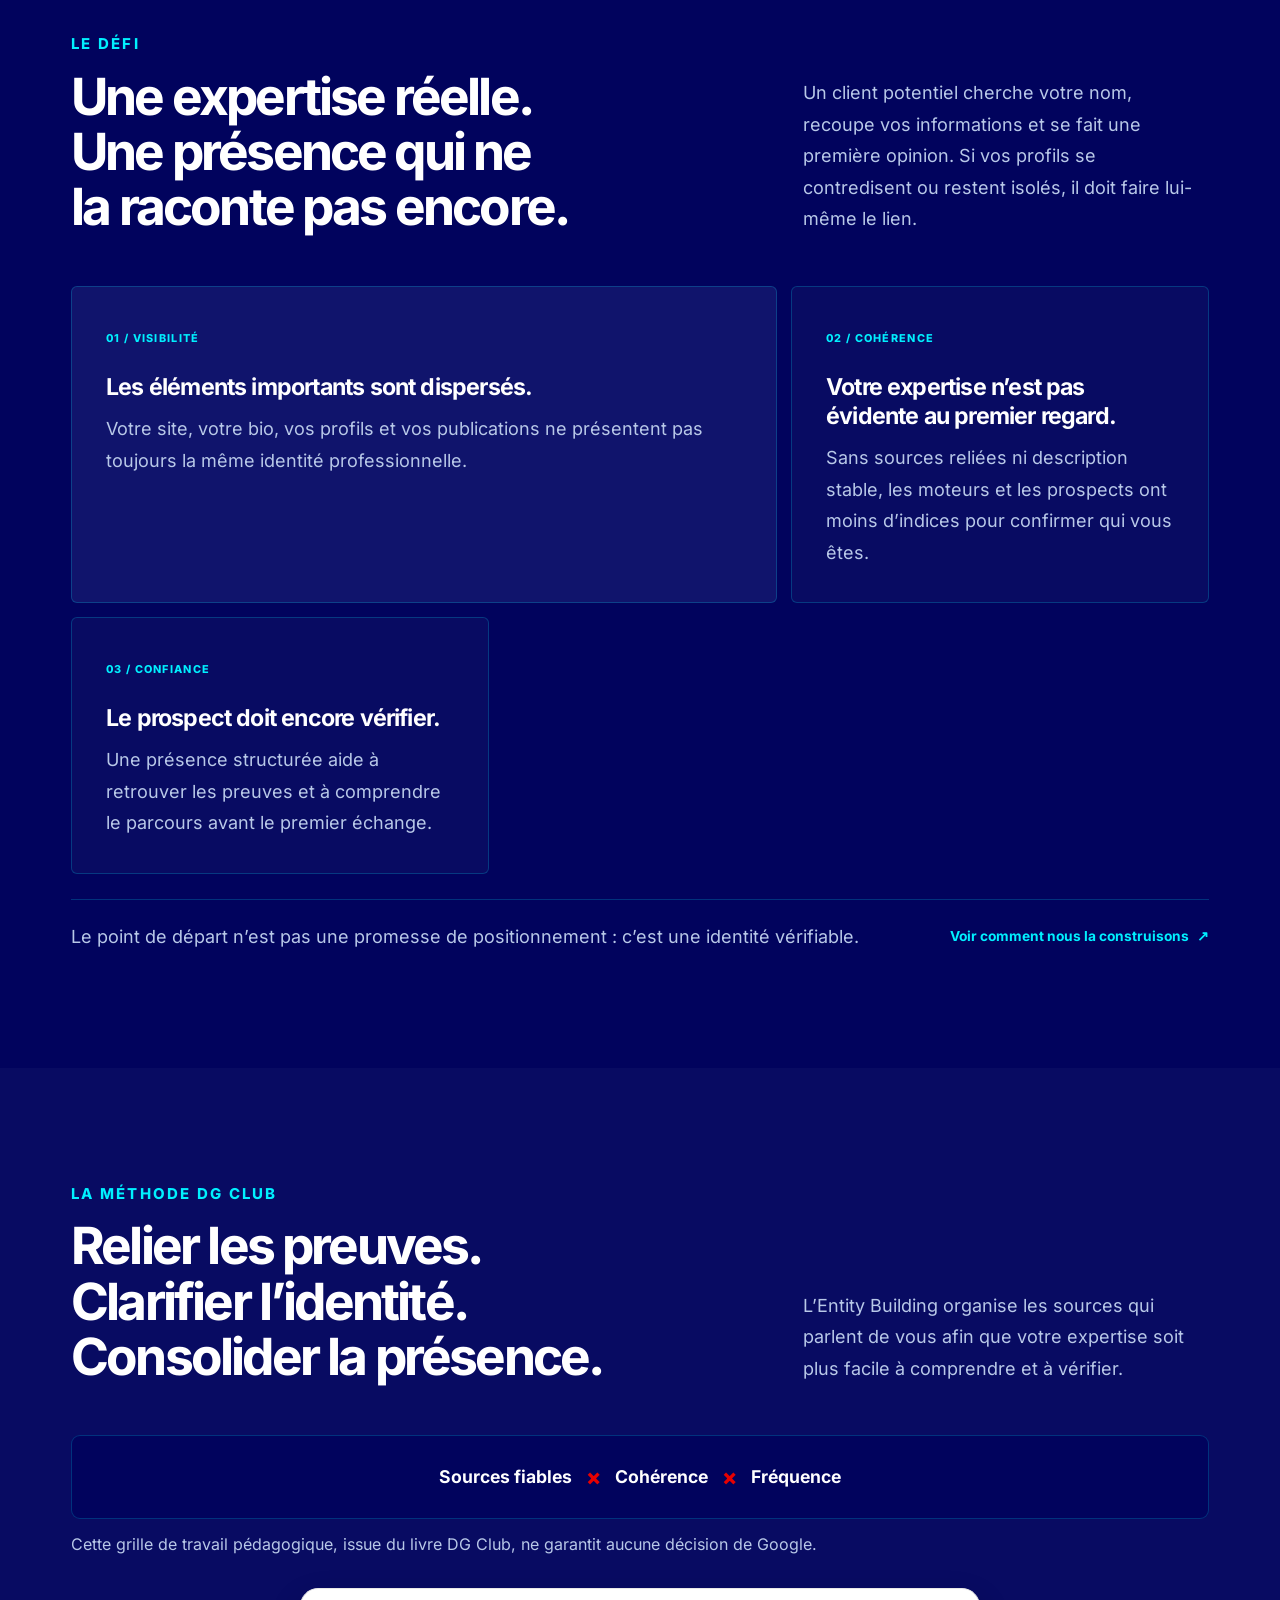
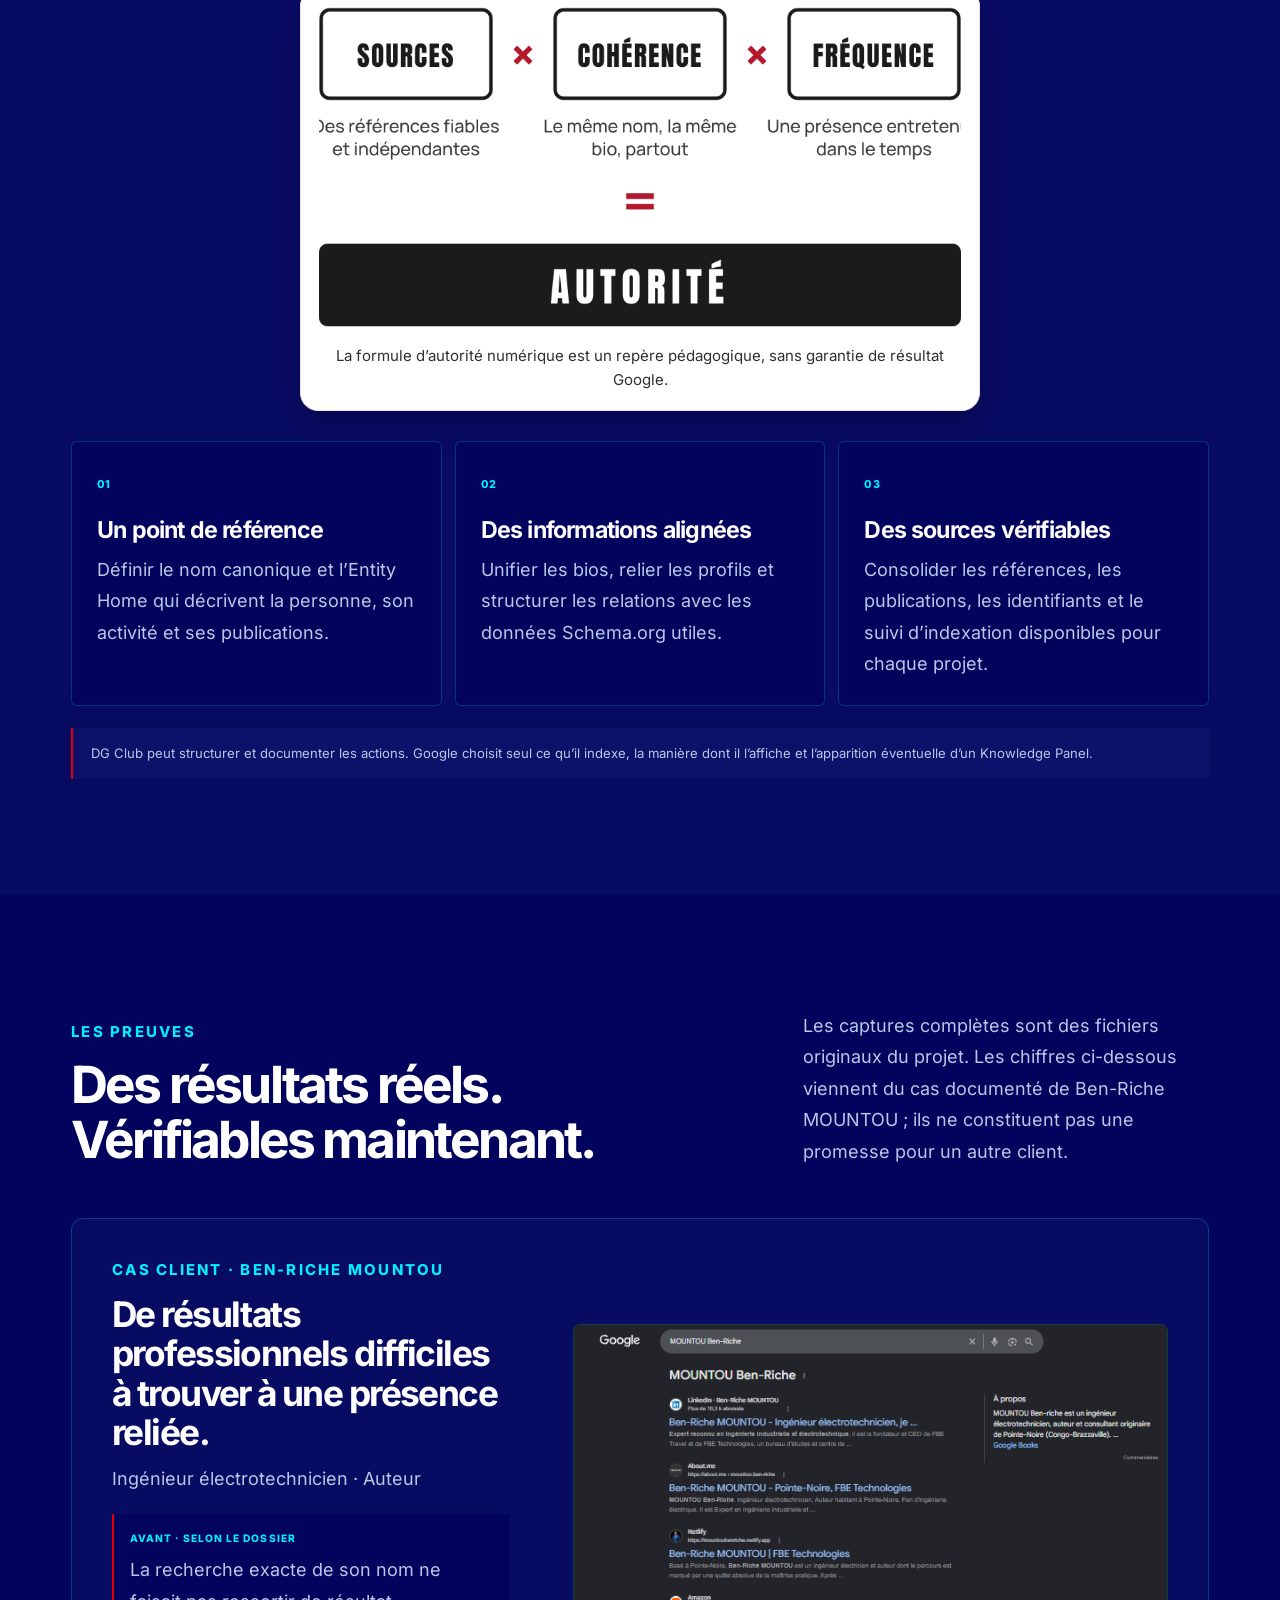
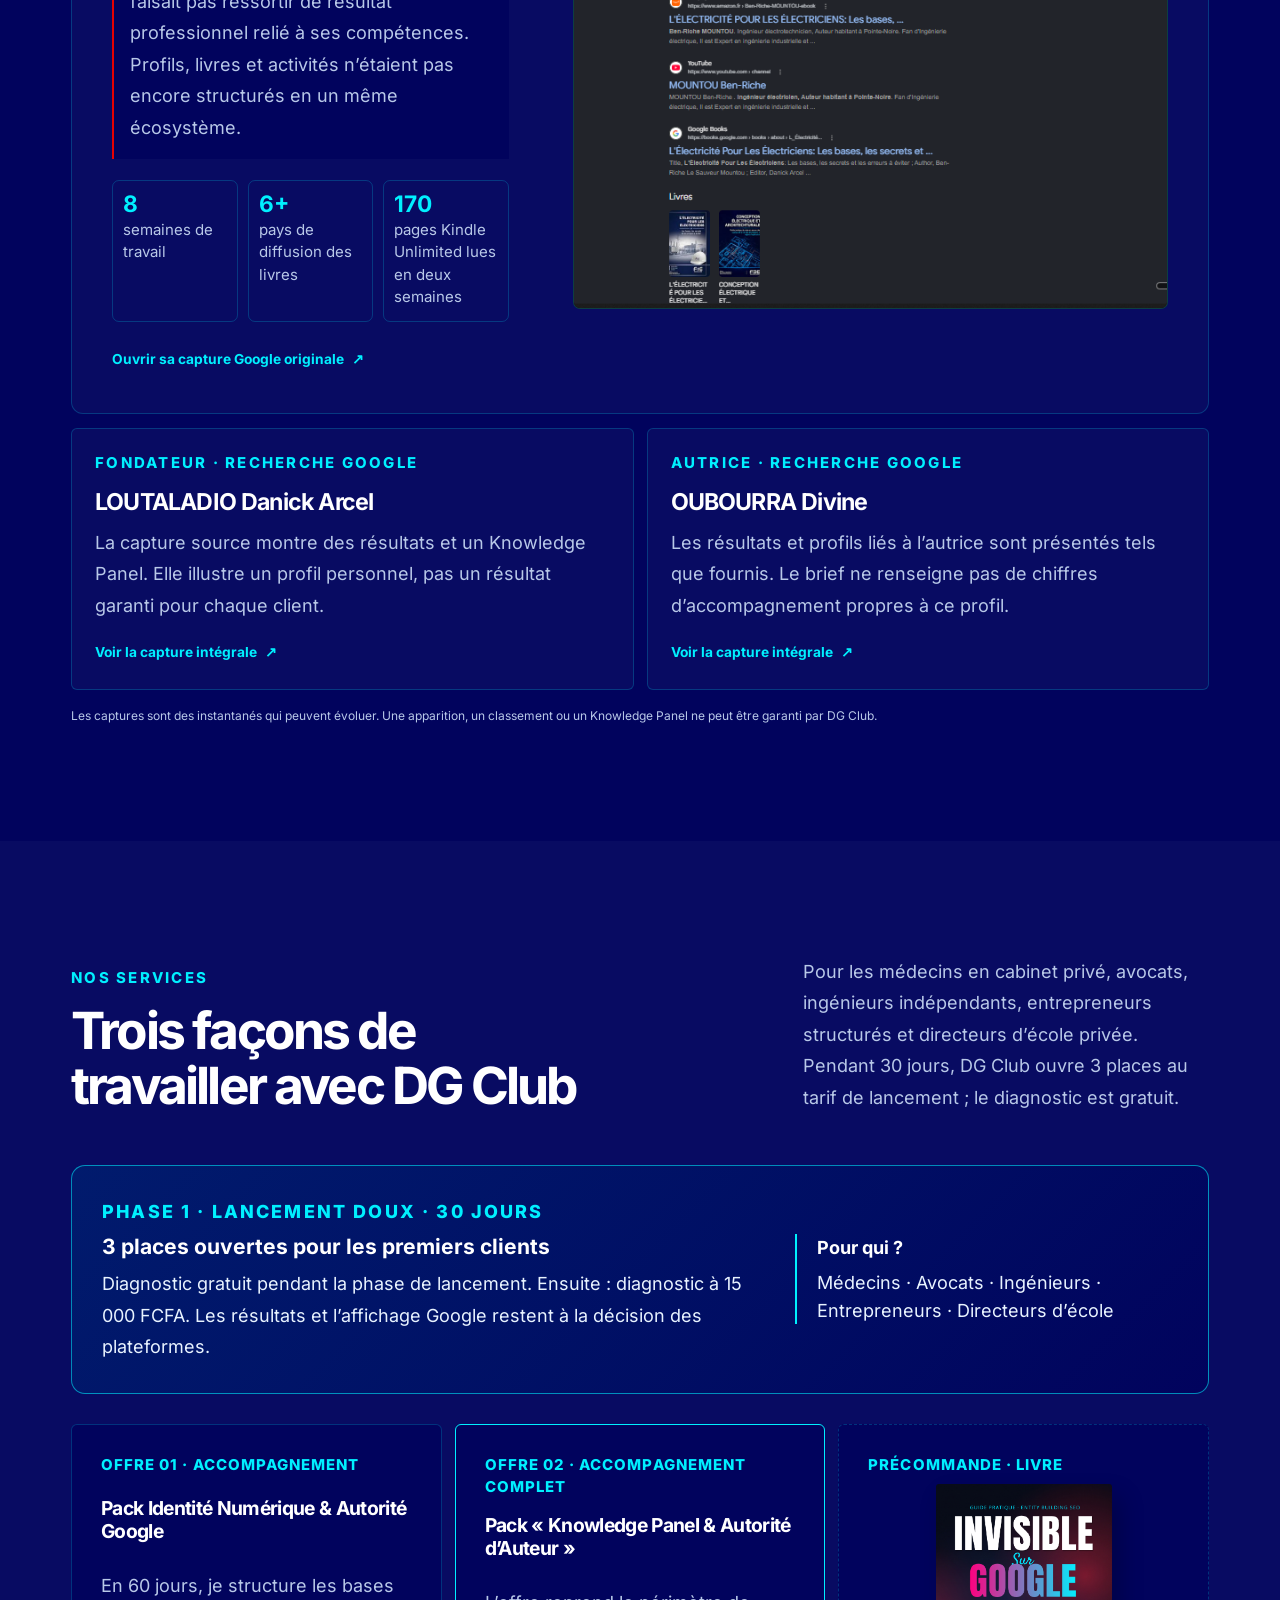
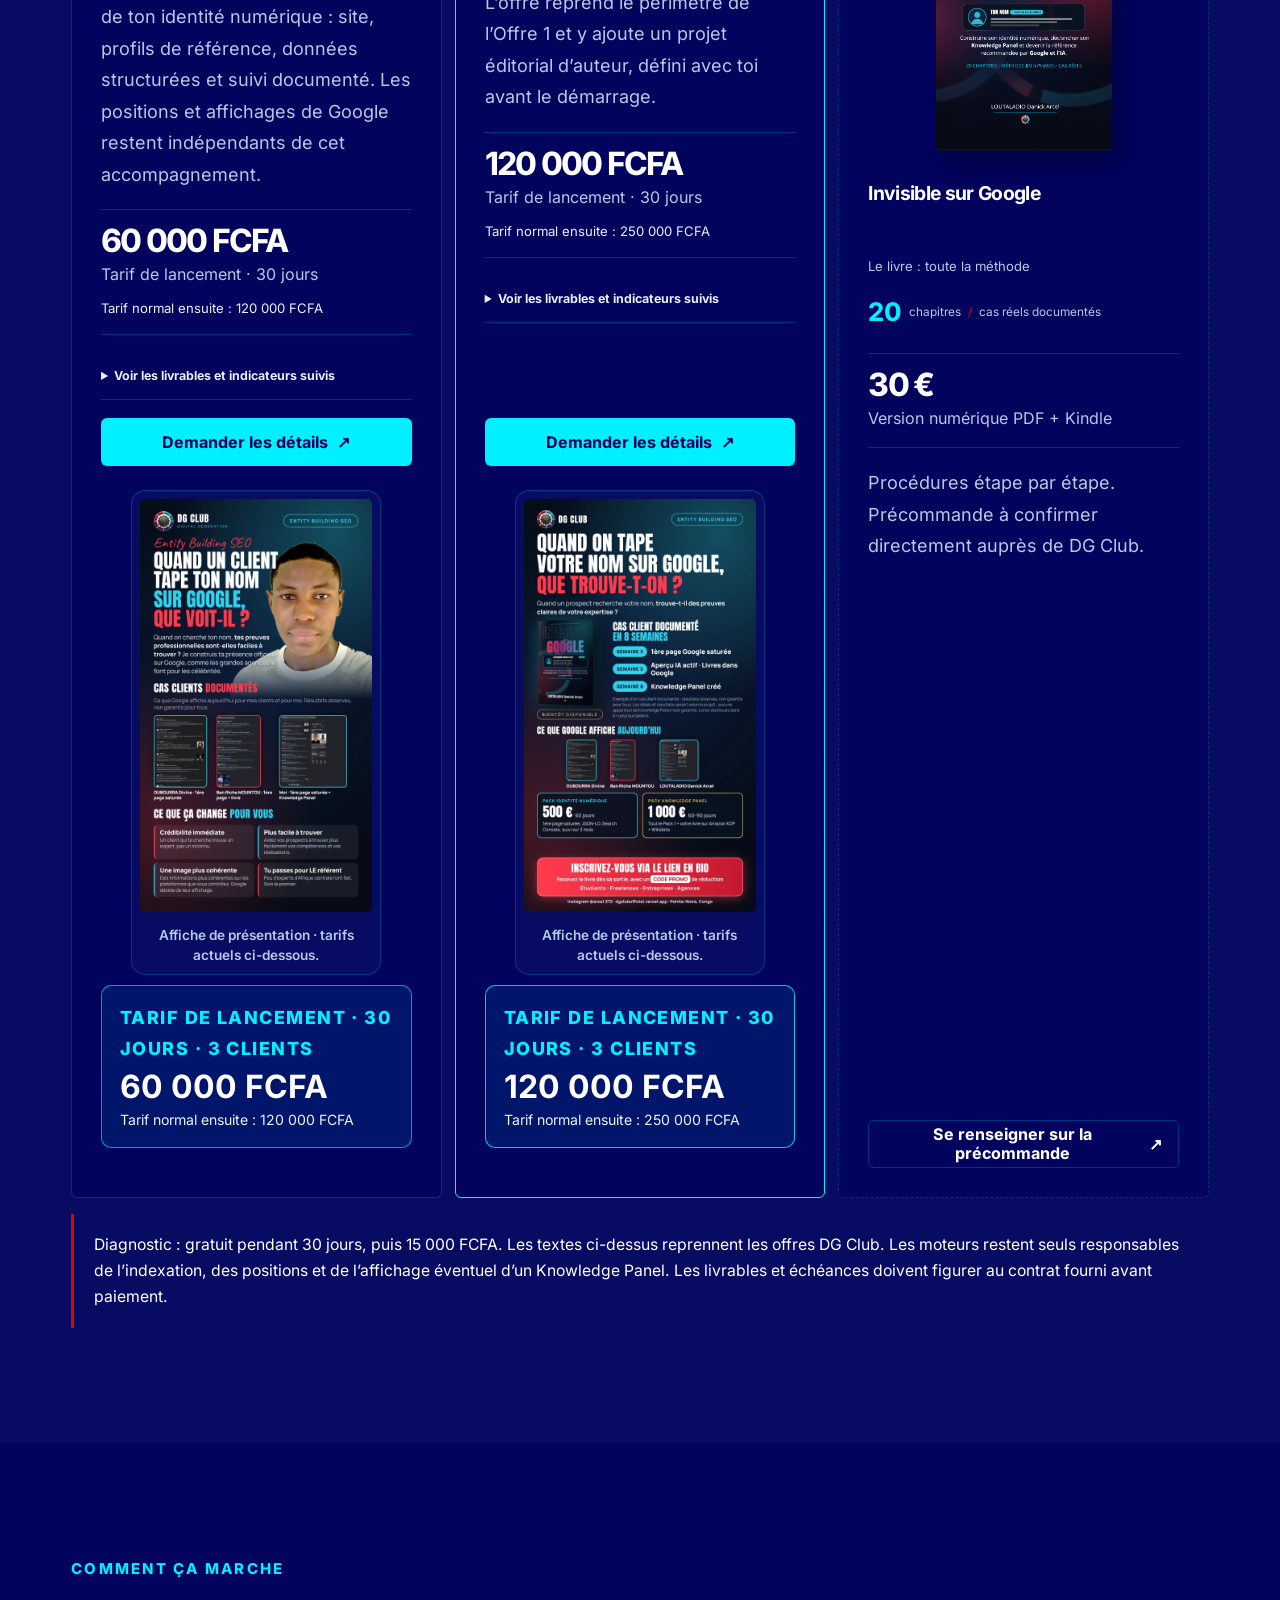
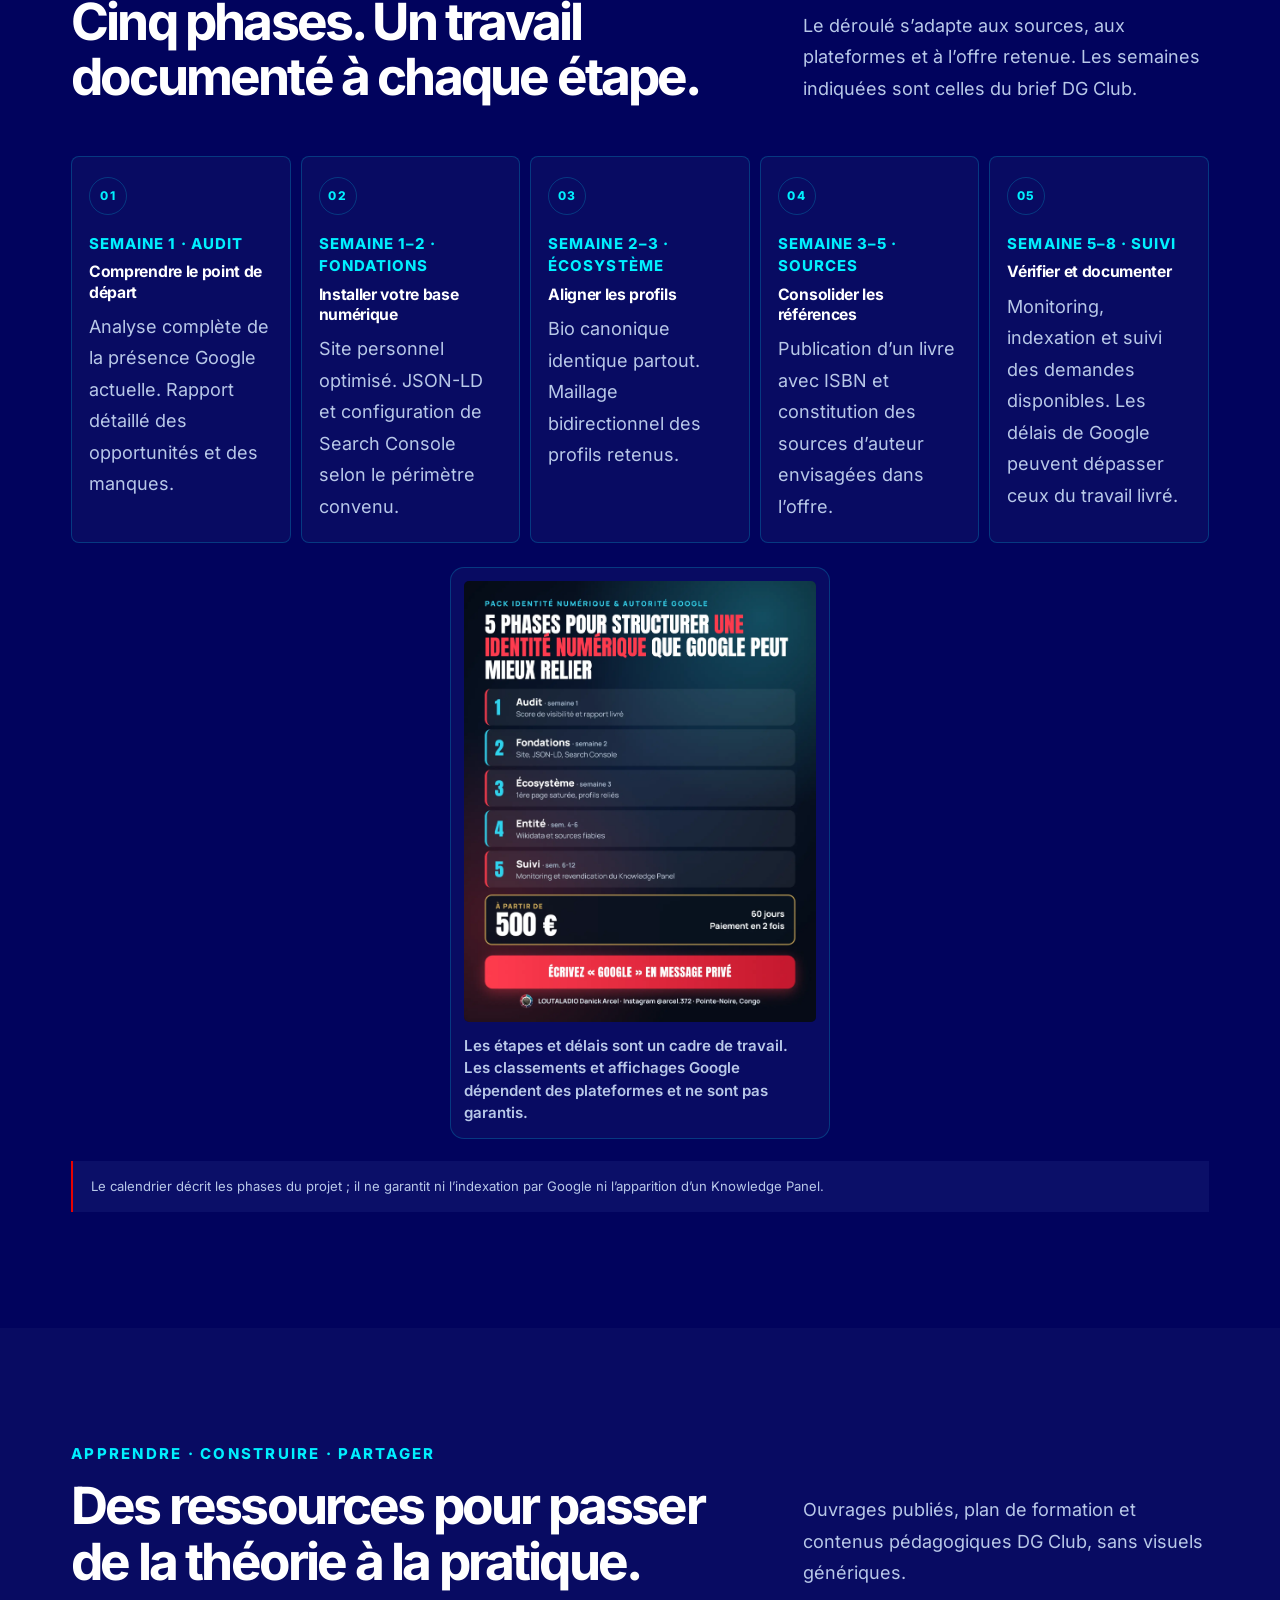
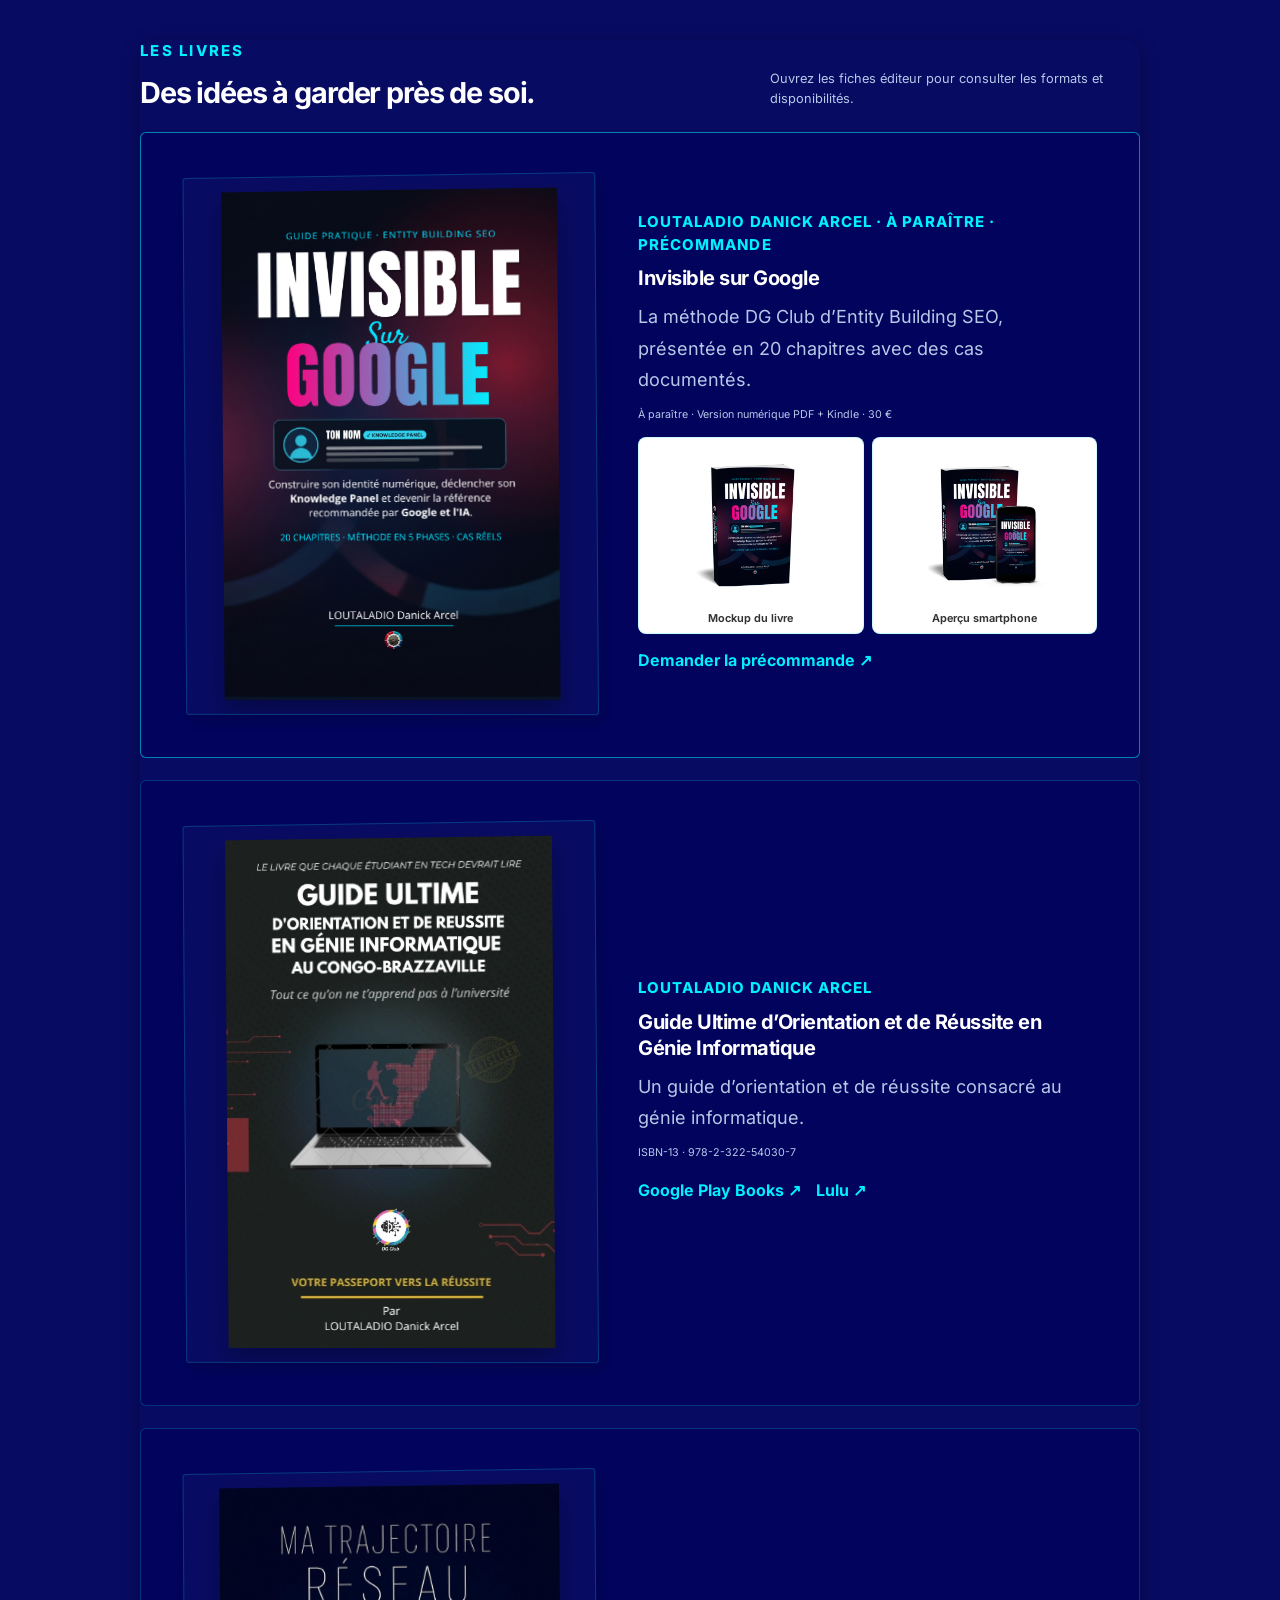
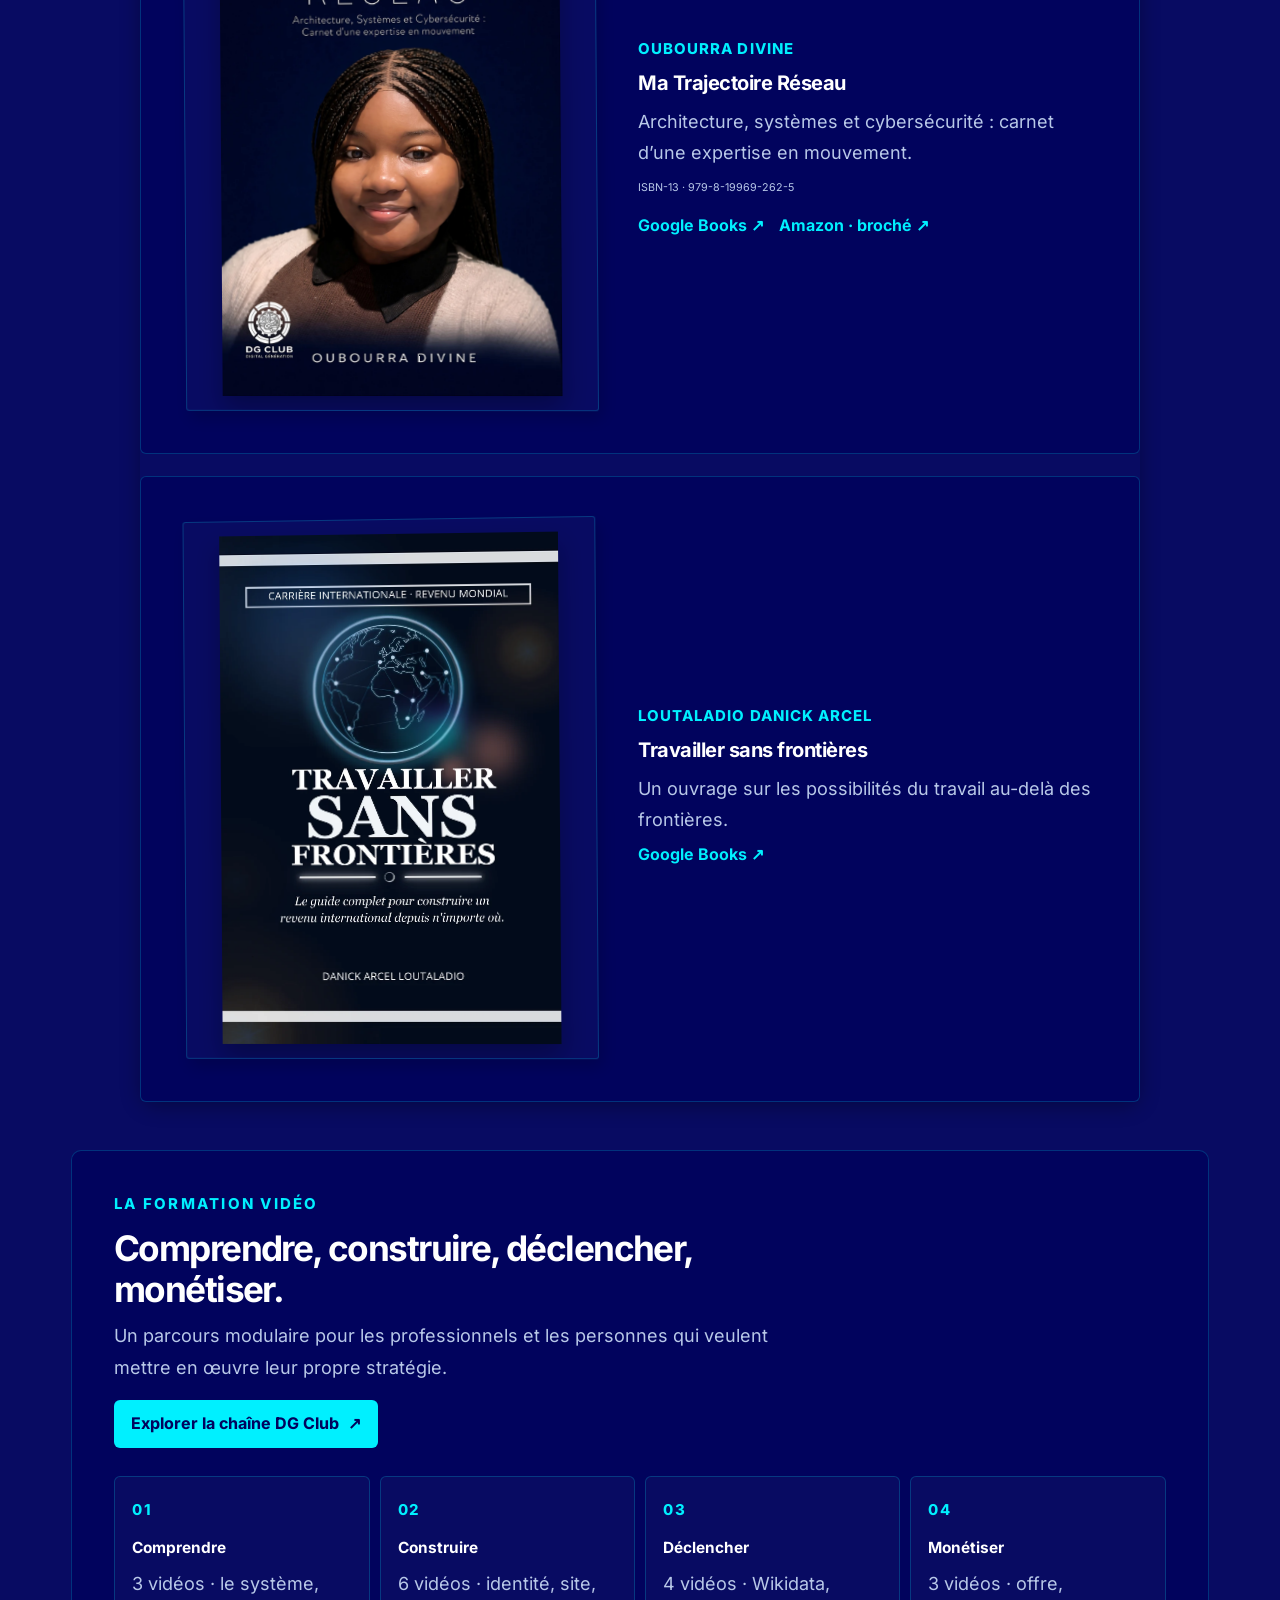
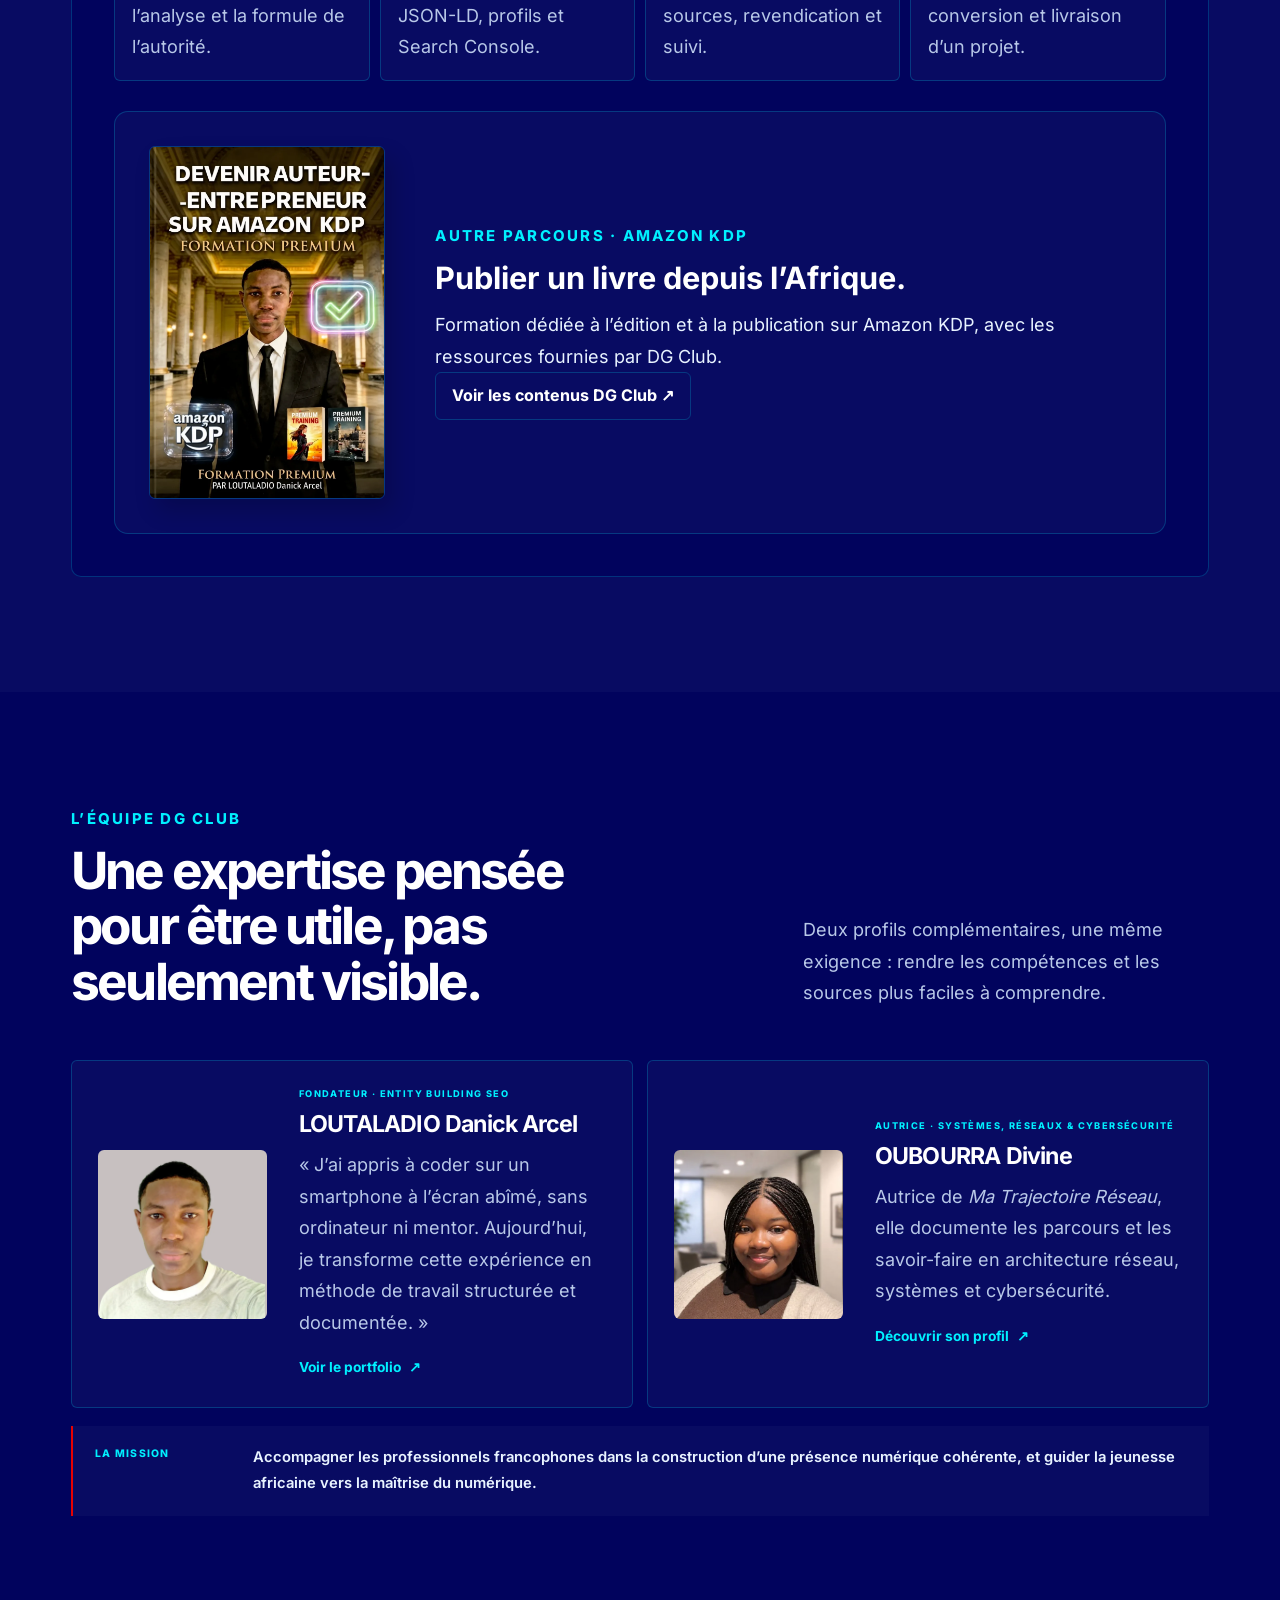
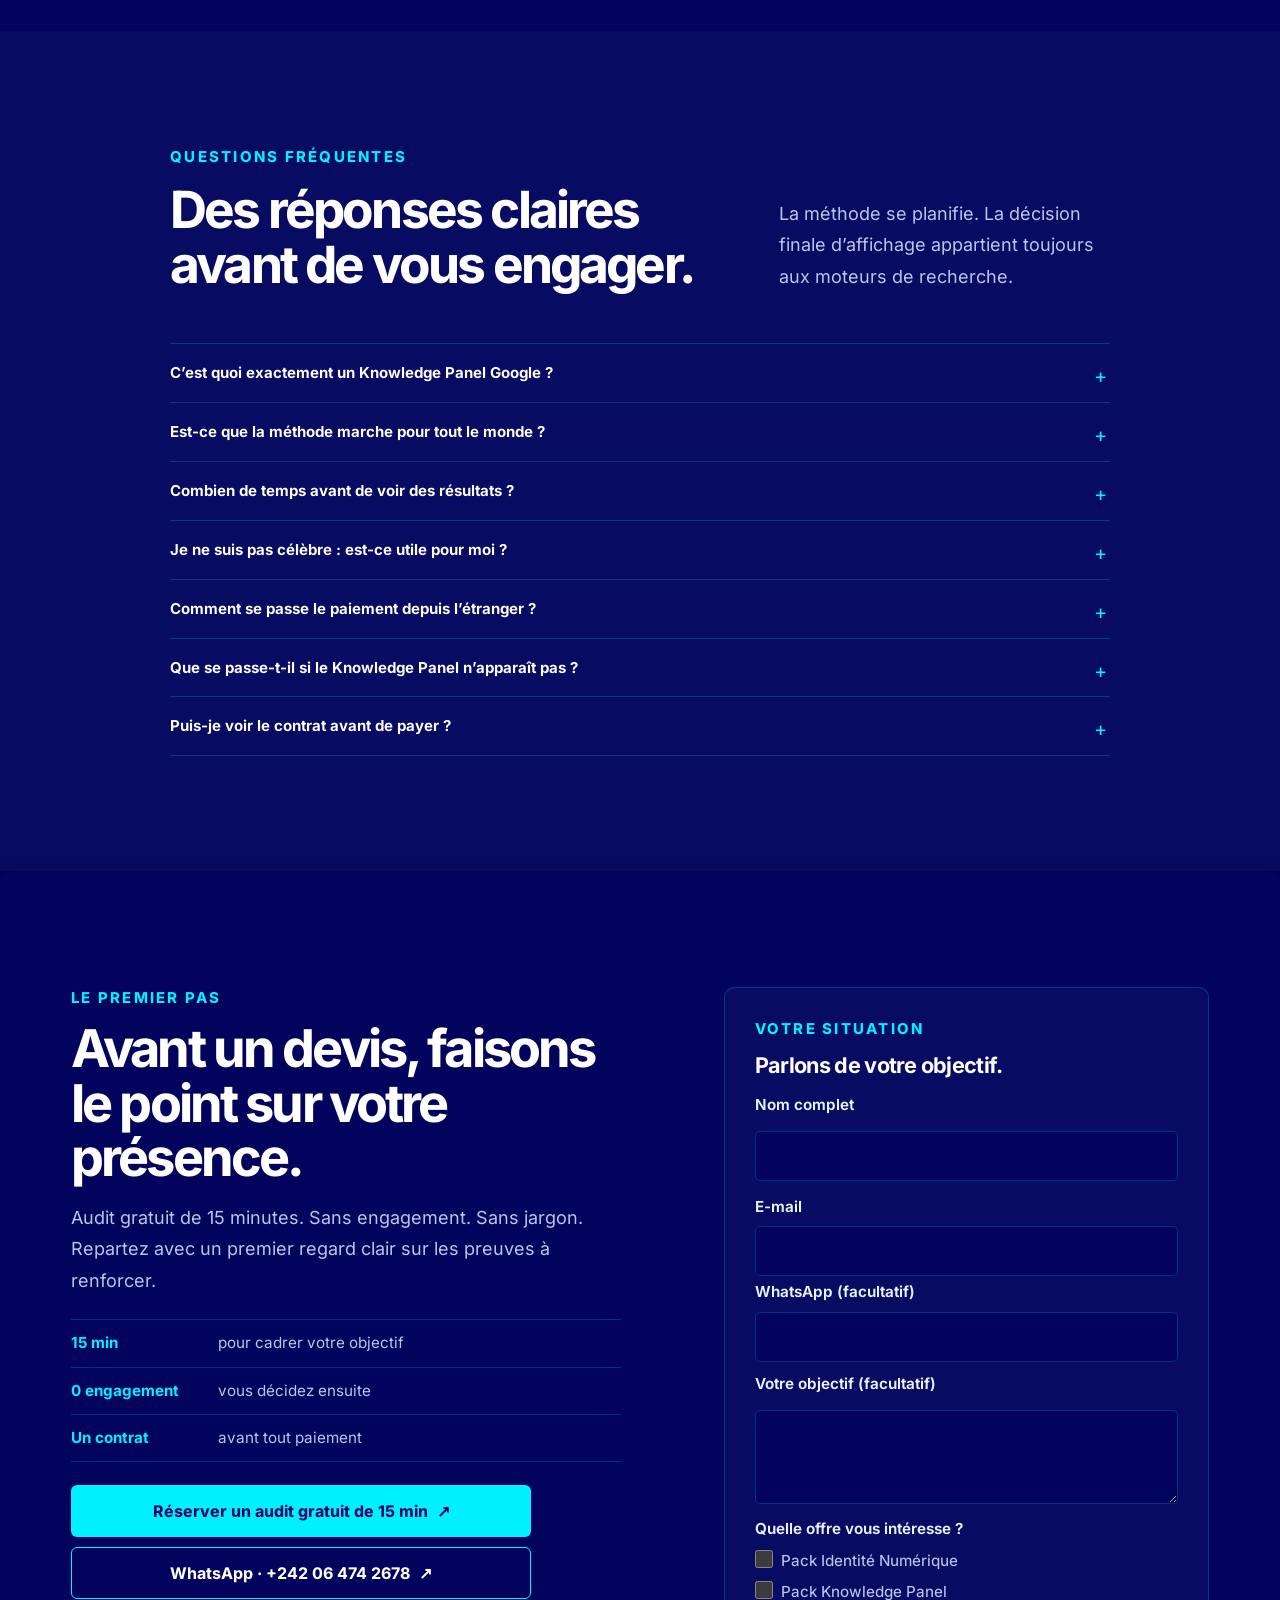
==== commit 31e896ee: "Update DG Club launch pricing" ====
--- a/index.html
+++ b/index.html
@@ -287,26 +287,30 @@
       <div class="home-container">
         <div class="section-heading" data-reveal>
           <div><p class="section-kicker">NOS SERVICES</p><h2 id="services-title">Trois façons de travailler avec DG Club</h2></div>
-          <p class="section-intro">Des montants, modalités et textes repris des offres DG Club. Choisissez l’accompagnement à explorer ; les livrables précis sont cadrés dans le contrat.</p>
-        </div>
+          <p class="section-intro">Pour les médecins en cabinet privé, avocats, ingénieurs indépendants, entrepreneurs structurés et directeurs d’école privée. Pendant 30 jours, DG Club ouvre 3 places au tarif de lancement ; le diagnostic est gratuit.</p>
+        </div>
+        <aside class="launch-pricing" aria-label="Tarifs de lancement DG Club">
+          <div><p class="launch-pricing__eyebrow">PHASE 1 · LANCEMENT DOUX · 30 JOURS</p><h3>3 places ouvertes pour les premiers clients</h3><p>Diagnostic gratuit pendant la phase de lancement. Ensuite : diagnostic à 15 000 FCFA. Les résultats et l’affichage Google restent à la décision des plateformes.</p></div>
+          <div class="launch-pricing__audience"><strong>Pour qui ?</strong><span>Médecins · Avocats · Ingénieurs · Entrepreneurs · Directeurs d’école</span></div>
+        </aside>
         <div class="offer-grid">
           <article class="offer-card" data-reveal>
             <p class="offer-label">OFFRE 01 · ACCOMPAGNEMENT</p>
             <h3>Pack Identité Numérique &amp; Autorité Google</h3>
             <p class="offer-promise">En 60 jours, je structure les bases de ton identité numérique : site, profils de référence, données structurées et suivi documenté. Les positions et affichages de Google restent indépendants de cet accompagnement.</p>
-            <div class="offer-price"><strong>500 €</strong><span>250 € au démarrage · 250 € à la livraison</span></div>
+            <div class="offer-price"><strong>60 000 FCFA</strong><span>Tarif de lancement · 30 jours</span><small>Tarif normal ensuite : 120 000 FCFA</small></div>
             <details class="offer-details"><summary>Voir les livrables et indicateurs suivis</summary><div class="offer-detail-body"><p class="detail-title">Livrables à préciser au contrat :</p><ul><li>Audit de la présence numérique et rapport de priorités</li><li>Site professionnel et données structurées JSON-LD adaptées aux informations vérifiables</li><li>Bio de référence et cohérence des profils retenus</li><li>Search Console configuré et demandes d’indexation envoyées lorsque cela s’applique</li><li>Rapport de suivi mensuel pendant 3 mois, avec actions réalisées et observations disponibles</li></ul><p class="detail-title">Indicateurs suivis, sans résultat Google garanti :</p><ul><li>État d’indexation et évolution des pages suivies</li><li>Impressions, clics et requêtes visibles dans Search Console, lorsqu’il y a des données</li><li>Cohérence des informations publiques sur les profils concernés</li></ul></div></details>
             <a class="button button--primary offer-action" href="https://wa.me/242064742678?text=Bonjour%20DG%20Club%2C%20je%20souhaite%20en%20savoir%20plus%20sur%20le%20Pack%20Identit%C3%A9%20Num%C3%A9rique%20%26%20Autorit%C3%A9%20Google." target="_blank" rel="noopener noreferrer">Demander les détails <span aria-hidden="true">↗</span></a>
-            <figure class="campaign-card"><a href="assets/campaign/offer-entity-building-source.webp" target="_blank" rel="noopener noreferrer" aria-label="Ouvrir l’affiche DG Club mise à jour du Pack Identité Numérique"><img src="assets/campaign/offer-entity-building-source.webp" alt="Affiche DG Club du Pack Identité Numérique : cas clients documentés et résultats observés non garantis pour tous" width="1152" height="2048" loading="lazy" decoding="async"></a><figcaption>Affiche DG Club, Pack Identité Numérique</figcaption></figure>
+            <figure class="campaign-card"><a href="assets/campaign/offer-entity-building-source.webp" target="_blank" rel="noopener noreferrer" aria-label="Ouvrir l’affiche DG Club mise à jour du Pack Identité Numérique"><img src="assets/campaign/offer-entity-building-source.webp" alt="Affiche DG Club du Pack Identité Numérique : cas clients documentés et résultats observés non garantis pour tous" width="1152" height="2048" loading="lazy" decoding="async"></a><figcaption>Affiche de présentation · tarifs actuels ci-dessous.</figcaption></figure><div class="campaign-pricing"><p>Tarif de lancement · 30 jours · 3 clients</p><strong>60 000 FCFA</strong><span>Tarif normal ensuite : 120 000 FCFA</span></div>
           </article>
           <article class="offer-card offer-card--featured" data-reveal>
             <p class="offer-label">OFFRE 02 · ACCOMPAGNEMENT COMPLET</p>
             <h3>Pack « Knowledge Panel &amp; Autorité d’Auteur »</h3>
             <p class="offer-promise">L’offre reprend le périmètre de l’Offre 1 et y ajoute un projet éditorial d’auteur, défini avec toi avant le démarrage.</p>
-            <div class="offer-price"><strong>1&nbsp;000 €</strong><span>500 € au démarrage · 500 € à la livraison</span></div>
-            <details class="offer-details"><summary>Voir les livrables et indicateurs suivis</summary><div class="offer-detail-body"><p class="detail-title">Partie 1 : L’écosystème digital complet</p><p>L’offre reprend le périmètre de l’Offre 1 et y ajoute un projet éditorial d’auteur, défini avec toi avant le démarrage.</p><p class="detail-title">Partie 2 : La publication du livre ou guide</p><p>Rédaction collaborative d’un guide professionnel de 50 à 80 pages sur ton expertise, conception, mise en page et couverture. L’accompagnement à la publication sur Amazon KDP et Google Books, l’ISBN et le profil auteur sont définis selon les exigences des plateformes et le périmètre contractuel. La distribution dépend des disponibilités et règles de chaque plateforme.</p><p class="detail-title">Partie 3 : L’entité Google</p><p>Recherche et organisation de références publiques pertinentes. Une contribution à une base de connaissance n’est envisagée que si les critères d’admissibilité, de neutralité et de sources indépendantes sont réunis ; aucune soumission ne peut déclencher ni garantir une décision de Google.</p><p class="detail-title">Ce que l’accompagnement maîtrise</p><p>Les livrables, leur calendrier, les responsabilités et les conditions de publication sont écrits dans le contrat. L’indexation, les positions, les résumés IA et les Knowledge Panels relèvent des plateformes et ne sont pas garantis.</p><p>Délai : 60 à 90 jours. Paiement : 500 € au démarrage + 500 € à la livraison.</p></div></details>
+            <div class="offer-price"><strong>120 000 FCFA</strong><span>Tarif de lancement · 30 jours</span><small>Tarif normal ensuite : 250 000 FCFA</small></div>
+            <details class="offer-details"><summary>Voir les livrables et indicateurs suivis</summary><div class="offer-detail-body"><p class="detail-title">Partie 1 : L’écosystème digital complet</p><p>L’offre reprend le périmètre de l’Offre 1 et y ajoute un projet éditorial d’auteur, défini avec toi avant le démarrage.</p><p class="detail-title">Partie 2 : La publication du livre ou guide</p><p>Rédaction collaborative d’un guide professionnel de 50 à 80 pages sur ton expertise, conception, mise en page et couverture. L’accompagnement à la publication sur Amazon KDP et Google Books, l’ISBN et le profil auteur sont définis selon les exigences des plateformes et le périmètre contractuel. La distribution dépend des disponibilités et règles de chaque plateforme.</p><p class="detail-title">Partie 3 : L’entité Google</p><p>Recherche et organisation de références publiques pertinentes. Une contribution à une base de connaissance n’est envisagée que si les critères d’admissibilité, de neutralité et de sources indépendantes sont réunis ; aucune soumission ne peut déclencher ni garantir une décision de Google.</p><p class="detail-title">Ce que l’accompagnement maîtrise</p><p>Les livrables, leur calendrier, les responsabilités et les conditions de publication sont écrits dans le contrat. L’indexation, les positions, les résumés IA et les Knowledge Panels relèvent des plateformes et ne sont pas garantis.</p><p>Délai : 60 à 90 jours. Le tarif et les modalités de paiement sont confirmés dans le contrat.</p></div></details>
             <a class="button button--primary offer-action" href="https://wa.me/242064742678?text=Bonjour%20DG%20Club%2C%20je%20souhaite%20en%20savoir%20plus%20sur%20le%20Pack%20Knowledge%20Panel%20%26%20Autorit%C3%A9%20d%E2%80%99Auteur." target="_blank" rel="noopener noreferrer">Demander les détails <span aria-hidden="true">↗</span></a>
-            <figure class="campaign-card"><a href="assets/campaign/offer-knowledge-panel-source.webp" target="_blank" rel="noopener noreferrer" aria-label="Ouvrir l’affiche fournie du Pack Knowledge Panel"><img src="assets/campaign/offer-knowledge-panel-source.webp" alt="Affiche DG Club actualisée présentant les offres Identité Numérique et Knowledge Panel, avec un cas documenté et des résultats non garantis" width="1152" height="2048" loading="lazy" decoding="async"></a><figcaption>Affiche DG Club, Pack Knowledge Panel</figcaption></figure>
+            <figure class="campaign-card"><a href="assets/campaign/offer-knowledge-panel-source.webp" target="_blank" rel="noopener noreferrer" aria-label="Ouvrir l’affiche fournie du Pack Knowledge Panel"><img src="assets/campaign/offer-knowledge-panel-source.webp" alt="Affiche DG Club actualisée présentant les offres Identité Numérique et Knowledge Panel, avec un cas documenté et des résultats non garantis" width="1152" height="2048" loading="lazy" decoding="async"></a><figcaption>Affiche de présentation · tarifs actuels ci-dessous.</figcaption></figure><div class="campaign-pricing campaign-pricing--featured"><p>Tarif de lancement · 30 jours · 3 clients</p><strong>120 000 FCFA</strong><span>Tarif normal ensuite : 250 000 FCFA</span></div>
           </article>
           <article class="offer-card offer-card--book" data-reveal>
             <p class="offer-label">PRÉCOMMANDE · LIVRE</p>
@@ -319,7 +323,7 @@
             <a class="button button--outline offer-action" href="https://wa.me/242064742678?text=Bonjour%20DG%20Club%2C%20je%20souhaite%20en%20savoir%20plus%20sur%20la%20pr%C3%A9commande%20du%20livre%20Invisible%20sur%20Google." target="_blank" rel="noopener noreferrer">Se renseigner sur la précommande <span aria-hidden="true">↗</span></a>
           </article>
         </div>
-        <p class="offer-disclaimer">Les textes ci-dessus reprennent les offres DG Club. Les moteurs restent seuls responsables de l’indexation, des positions et de l’affichage éventuel d’un Knowledge Panel. Les livrables et échéances doivent figurer au contrat fourni avant paiement.</p>
+        <p class="offer-disclaimer">Diagnostic : gratuit pendant 30 jours, puis 15 000 FCFA. Les textes ci-dessus reprennent les offres DG Club. Les moteurs restent seuls responsables de l’indexation, des positions et de l’affichage éventuel d’un Knowledge Panel. Les livrables et échéances doivent figurer au contrat fourni avant paiement.</p>
       </div>
     </section>
 
--- a/identity-polish.css
+++ b/identity-polish.css
@@ -42,10 +42,10 @@
 
 /* Supplied book covers stay uncropped and get enough space to read the actual artwork. */
 .book-grid { grid-template-columns: minmax(0, 1fr); width: min(100%, 1080px); margin-inline: auto; gap: 22px; }
-.book-card { min-width: 0; grid-template-columns: minmax(320px, .72fr) minmax(0, 1fr); gap: clamp(22px, 3vw, 36px); align-items: center; padding: clamp(22px, 3vw, 36px); }
-.book-visual { position: relative; display: grid; place-items: center; width: 100%; min-width: 0; min-height: 470px; align-self: center; padding: 12px; perspective: 1200px; transform: perspective(1200px) rotateY(-2deg) rotateZ(-.4deg); border: 1px solid var(--border-color); border-radius: 3px; background: var(--surface-color); box-shadow: 7px 12px 24px rgba(0, 0, 0, .20); transition: transform .2s ease, box-shadow .2s ease; }
+.book-card { min-width: 0; grid-template-columns: minmax(360px, .9fr) minmax(0, 1fr); gap: clamp(24px, 3.5vw, 42px); align-items: center; padding: clamp(24px, 3.5vw, 42px); }
+.book-visual { position: relative; display: grid; place-items: center; width: 100%; min-width: 0; min-height: 520px; align-self: center; padding: 14px; perspective: 1200px; transform: perspective(1200px) rotateY(-2deg) rotateZ(-.4deg); border: 1px solid var(--border-color); border-radius: 3px; background: var(--surface-color); box-shadow: 7px 12px 24px rgba(0, 0, 0, .20); transition: transform .2s ease, box-shadow .2s ease; }
 .book-visual::after { position: absolute; inset: 3px -5px 3px auto; width: 5px; content: ""; border-block: 1px solid var(--border-color); background: linear-gradient(90deg, var(--surface-color), var(--background-color)); }
-.book-visual img { display: block; width: min(100%, 300px); max-height: 450px; object-fit: contain; object-position: center; }
+.book-visual img { display: block; width: min(100%, 350px); max-height: 510px; object-fit: contain; object-position: center; }
 .book-visual:hover, .book-visual:focus-visible { transform: perspective(1200px) rotateY(0) rotateZ(0) translateY(-2px); box-shadow: 9px 15px 27px rgba(0, 0, 0, .24); }
 .book-copy { min-width: 0; }
 .book-copy h4 { font-size: 1.23rem; line-height: 1.24; }
@@ -110,8 +110,8 @@
 .page-cta-row { display: flex; flex-wrap: wrap; gap: 12px; margin-top: 25px; }
 .page-cta-row .button { min-height: 48px; font-size: 1rem; }
 .catalog-grid { display: grid; grid-template-columns: minmax(0,1fr); width: min(100%, 1080px); margin-inline: auto; gap: 26px; }
-.catalog-card { display: grid; grid-template-columns: minmax(320px, .72fr) minmax(0, 1fr); align-items: center; gap: clamp(26px, 4vw, 52px); min-width: 0; padding: clamp(24px, 4vw, 44px); border: 1px solid var(--border-color); border-radius: 18px; background: var(--background-color); }
-.catalog-card > img { display: block; width: min(100%, 340px); height: auto; max-height: 510px; margin: 0 auto; object-fit: contain; object-position: center; border-radius: 4px; box-shadow: 8px 13px 25px rgba(0,0,0,.2); }
+.catalog-card { display: grid; grid-template-columns: minmax(360px, .9fr) minmax(0, 1fr); align-items: center; gap: clamp(28px, 4vw, 58px); min-width: 0; padding: clamp(26px, 4vw, 48px); border: 1px solid var(--border-color); border-radius: 18px; background: var(--background-color); }
+.catalog-card > img { display: block; width: min(100%, 390px); height: auto; max-height: 590px; margin: 0 auto; object-fit: contain; object-position: center; border-radius: 4px; box-shadow: 8px 13px 25px rgba(0,0,0,.2); }
 .catalog-card > div { display: flex; flex: 1; flex-direction: column; align-items: flex-start; width: 100%; min-width: 0; }
 .catalog-card h3 { margin: 6px 0 12px; font-size: clamp(1.25rem, 2vw, 1.65rem); line-height: 1.2; overflow-wrap: anywhere; }
 .catalog-card .book-author { margin: 0 0 10px; color: var(--text-dark-color); font-size: .82rem; font-weight: 720; letter-spacing: .05em; line-height: 1.5; text-transform: uppercase; }
@@ -121,7 +121,7 @@
 .catalog-card > div > a { display: inline-flex; align-items: center; min-height: 46px; margin: 8px 0 0; padding: 10px 15px; border: 1px solid var(--border-color); border-radius: 8px; font-weight: 680; line-height: 1.35; text-decoration: none; }
 .catalog-card > div > a:hover { border-color: var(--brand-cyan); text-decoration: underline; text-underline-offset: 3px; }
 #invisible.catalog-card { border-color: color-mix(in srgb, var(--brand-cyan) 55%, var(--border-color)); }
-#invisible.catalog-card > img { width: min(100%, 340px); max-height: 510px; }
+#invisible.catalog-card > img { width: min(100%, 390px); max-height: 590px; }
 #invisible.catalog-card > div > a { justify-content: center; width: 100%; margin-top: auto; background: var(--brand-cyan); border-color: var(--brand-cyan); color: var(--brand-navy); text-align: center; }
 :root[data-theme="light"] #invisible.catalog-card > div > a { color: #01035D; }
 .social-link-grid { display: grid; grid-template-columns: repeat(3, minmax(0,1fr)); gap: 12px; }
@@ -172,15 +172,15 @@
   .book-grid, .campaign-grid { grid-template-columns: 1fr; }
   .book-grid { grid-template-columns: 1fr; }
   .book-card { grid-template-columns: minmax(0, 1fr); gap: 18px; padding: 24px; }
-  .book-visual { width: min(100%, 300px); min-height: 0; margin-inline: auto; }
-  .book-visual img { width: 100%; max-height: 440px; }
+  .book-visual { width: min(100%, 340px); min-height: 0; margin-inline: auto; }
+  .book-visual img { width: 100%; max-height: 500px; }
   .campaign-card { max-width: 580px; margin-inline: auto; }
   .campaign-heading { grid-template-columns: 1fr; gap: 8px; }
   .social-directory__groups { grid-template-columns: 1fr; }
   .learning-poster { grid-template-columns: minmax(100px, .36fr) minmax(0,.64fr); gap: 18px; padding: 18px; }
   .page-grid, .catalog-grid { grid-template-columns: 1fr; }
   .catalog-card { grid-template-columns: minmax(0, 1fr); gap: 24px; }
-  .catalog-card > img { width: min(100%, 300px); max-height: 450px; }
+  .catalog-card > img { width: min(100%, 320px); max-height: 480px; }
   .social-link-grid { grid-template-columns: 1fr 1fr; }
   .page-hero { padding-inline: 20px; }
   .page-section { padding-inline: 20px; }
@@ -188,13 +188,13 @@
 }
 @media (max-width: 430px) {
   .book-card { grid-template-columns: minmax(0, 1fr); gap: 16px; padding: 20px; }
-  .book-visual { width: min(100%, 260px); min-height: 0; }
-  .book-visual img { max-height: 390px; }
+  .book-visual { width: min(100%, 300px); min-height: 0; }
+  .book-visual img { max-height: 450px; }
   .book-copy h4 { font-size: 1.08rem; }
   .book-links { display: grid; gap: 4px; }
   .learning-poster { grid-template-columns: 96px minmax(0,1fr); gap: 14px; }
   .catalog-card { padding: 20px; }
-  .catalog-card > img { width: min(100%, 270px); max-height: 405px; margin-bottom: 0; }
+  .catalog-card > img { width: min(100%, 290px); max-height: 435px; margin-bottom: 0; }
   .social-link-grid { grid-template-columns: 1fr; }
   .campaign-card { padding: 9px; }
   .page-hero h1 { font-size: clamp(2.35rem, 11vw, 3.6rem); }
@@ -245,8 +245,8 @@
 .page-section .page-card p > a:not(.button) { text-decoration: underline; text-decoration-thickness: .07em; text-underline-offset: 4px; }
 
 /* Compact, readable infographic; the full original opens on click. */
-.process-infographic { width: min(100%, 460px); margin: 24px auto 18px; }
-.process-infographic img { max-height: 575px; }
+.process-infographic { width: min(100%, 380px); margin: 24px auto 18px; }
+.process-infographic img { max-height: 490px; }
 
 
 /* Low-vision-friendly reading: comfortable body copy, legible secondary text and controls. */
@@ -309,3 +309,30 @@
 :root[data-theme="light"] .contact-booking-actions .button--outline { border-color: var(--brand-navy); }
 #hero.hero-section .hero-proof-link { margin: 9px 0 0; color: var(--text-dark-color); font-size: .9rem; line-height: 1.55; }
 #hero.hero-section .hero-proof-link a { color: var(--brand-link-color); text-underline-offset: 4px; }
+
+
+/* Commercial launch pricing: local FCFA prices are explicit and easy to scan. */
+.launch-pricing {
+  display: grid;
+  grid-template-columns: minmax(0, 1.4fr) minmax(220px, .8fr);
+  gap: 22px;
+  align-items: center;
+  margin: 22px 0 30px;
+  padding: clamp(20px, 3vw, 30px);
+  border: 1px solid color-mix(in srgb, var(--brand-cyan) 45%, var(--border-color));
+  border-radius: 14px;
+  background: linear-gradient(135deg, color-mix(in srgb, var(--brand-cyan) 10%, var(--background-color)), var(--background-color));
+}
+.launch-pricing h3, .launch-pricing h2 { margin: 0 0 8px; }
+.launch-pricing p { margin: 0; line-height: 1.65; }
+.launch-pricing__eyebrow { margin-bottom: 8px !important; color: var(--brand-cyan); font-size: .78rem; font-weight: 800; letter-spacing: .12em; text-transform: uppercase; }
+.launch-pricing__audience { display: grid; gap: 7px; padding-left: 20px; border-left: 2px solid var(--brand-cyan); color: var(--text-light-color); line-height: 1.55; }
+.launch-pricing__audience strong { color: var(--text-color); }
+.offer-price small { display: block; margin-top: 5px; color: var(--text-light-color); font-size: .82rem; }
+.normal-price { color: var(--text-light-color); }
+.campaign-pricing { display: grid; gap: 4px; margin: 10px 0 20px; padding: 16px 18px; border: 1px solid color-mix(in srgb, var(--brand-cyan) 52%, var(--border-color)); border-radius: 10px; background: color-mix(in srgb, var(--brand-cyan) 8%, var(--background-color)); }
+.campaign-pricing p { margin: 0; color: var(--brand-cyan); font-size: .76rem; font-weight: 800; letter-spacing: .08em; text-transform: uppercase; }
+.campaign-pricing strong { color: var(--text-color); font-size: clamp(1.45rem, 3vw, 2rem); line-height: 1.1; }
+.campaign-pricing span { color: var(--text-light-color); font-size: .88rem; }
+.campaign-pricing--featured { border-color: color-mix(in srgb, var(--brand-cyan) 78%, var(--border-color)); }
+@media (max-width: 700px) { .launch-pricing { grid-template-columns: 1fr; } .launch-pricing__audience { padding: 14px 0 0; border-top: 2px solid var(--brand-cyan); border-left: 0; } }
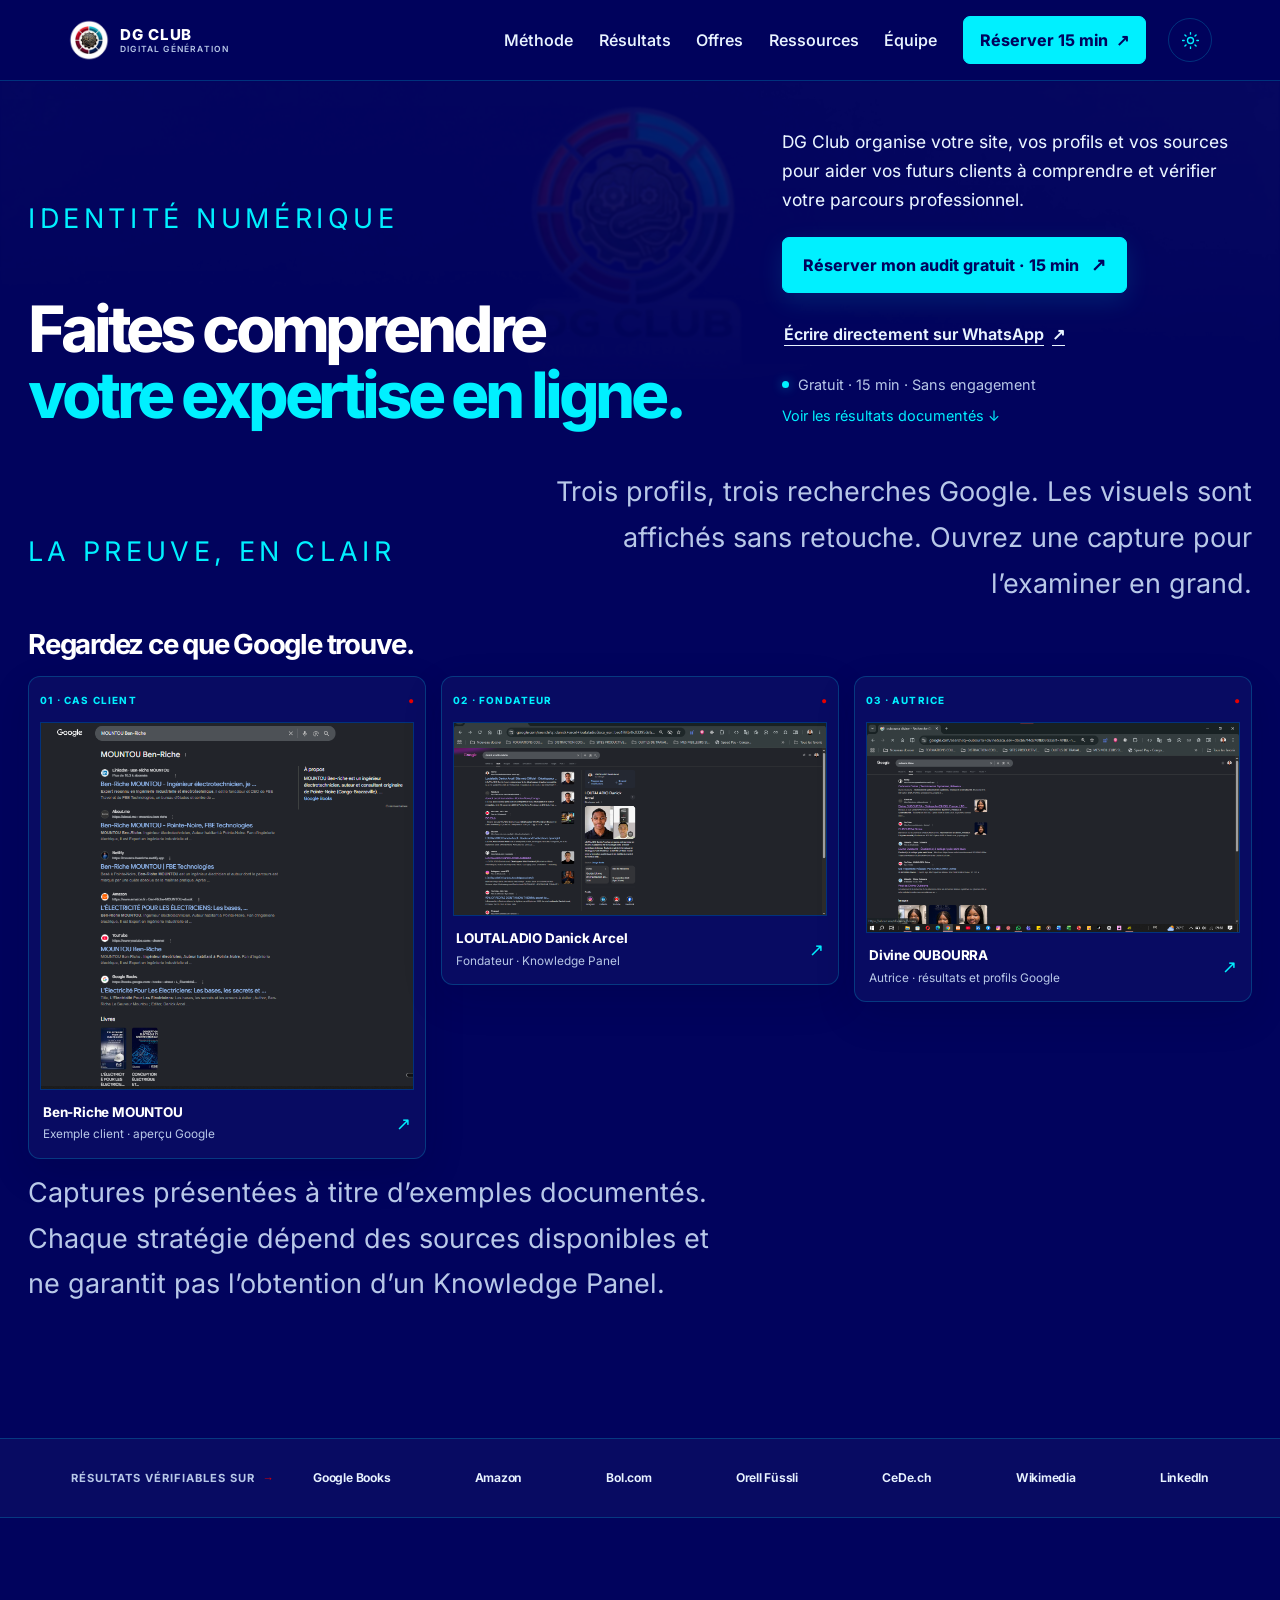
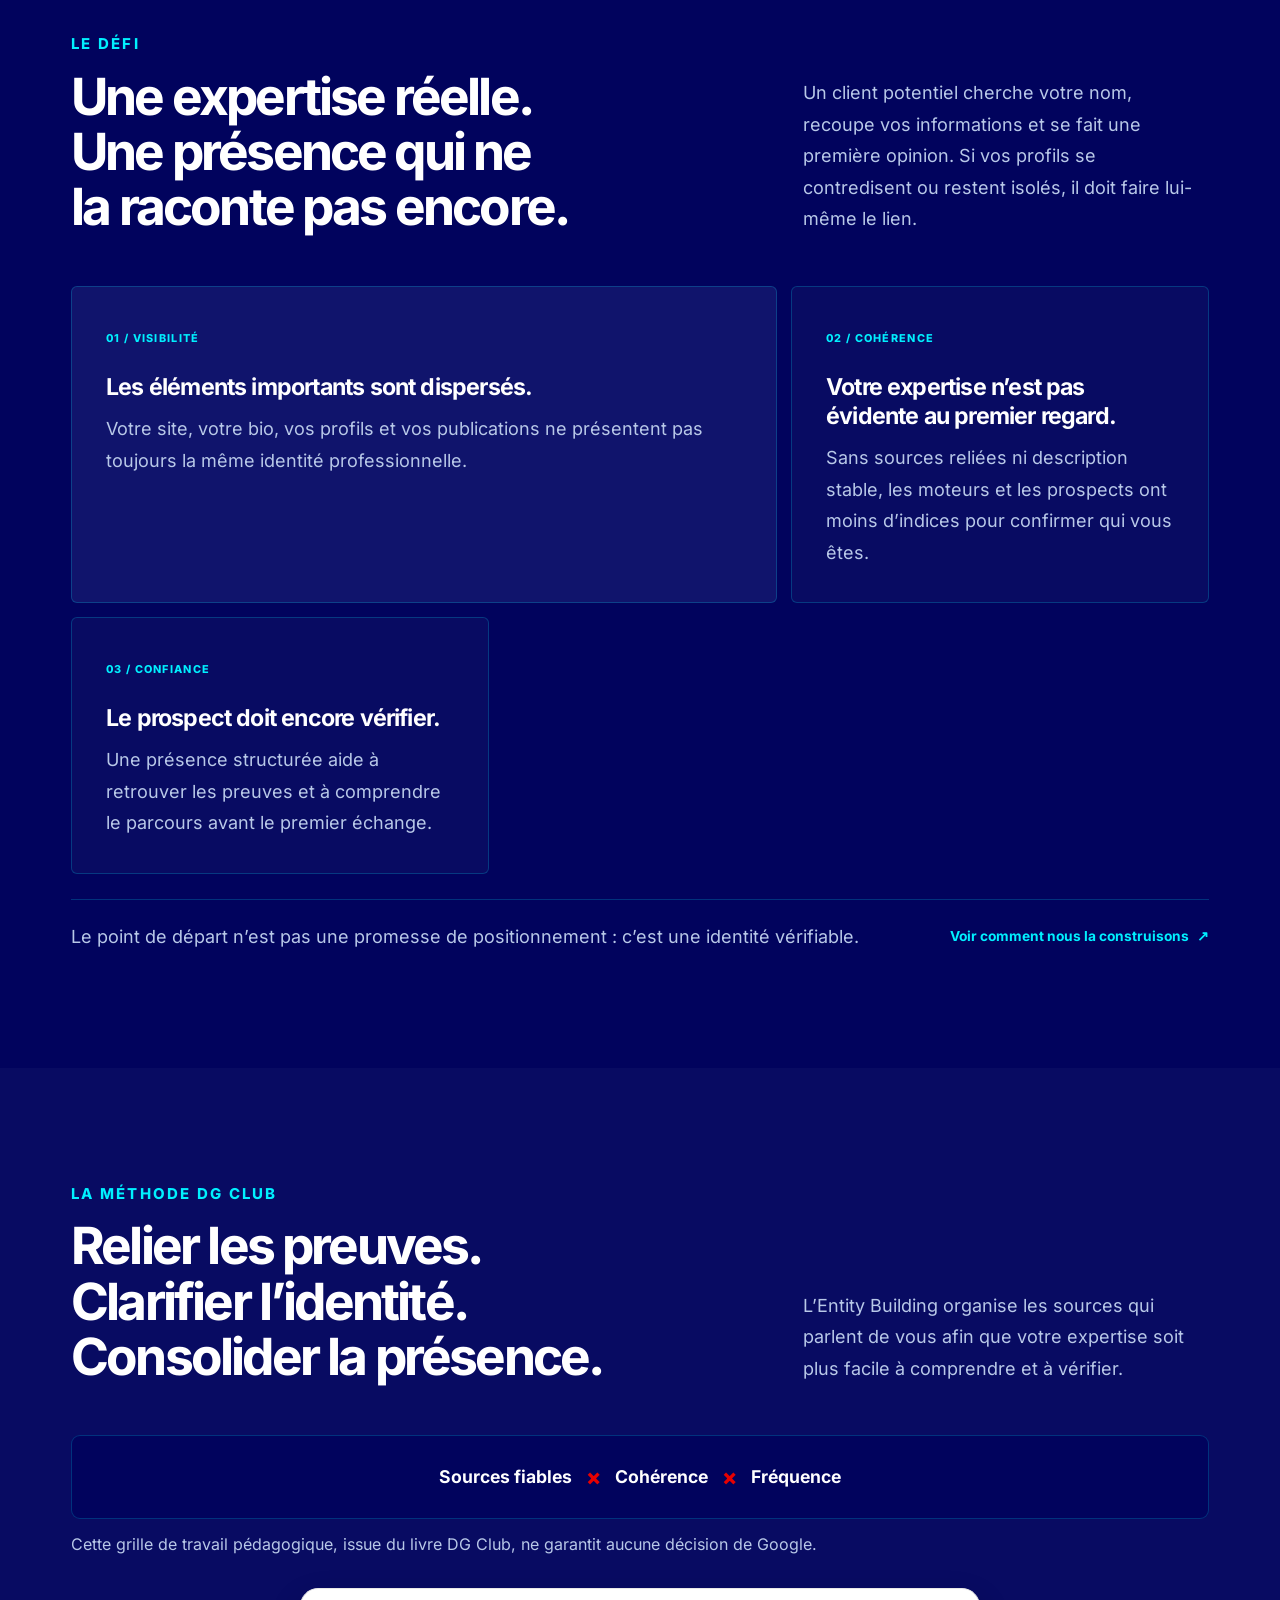
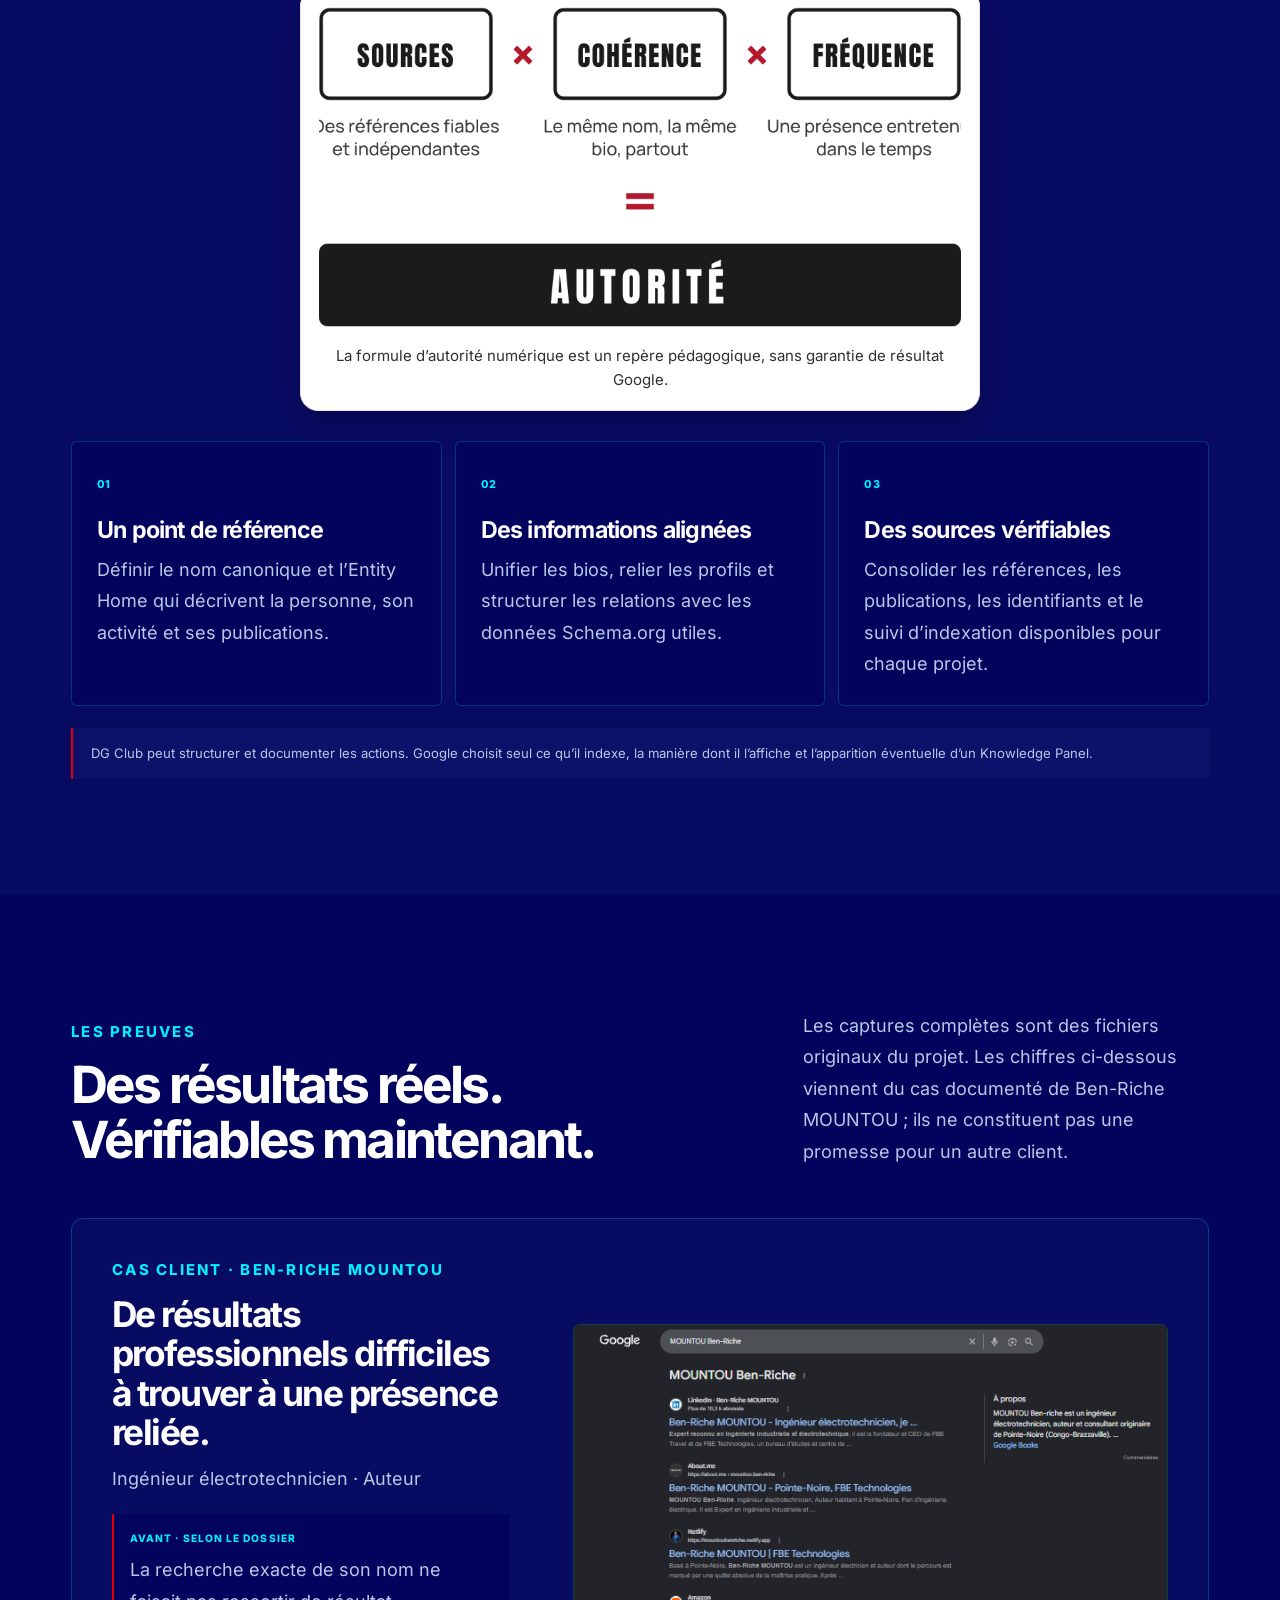
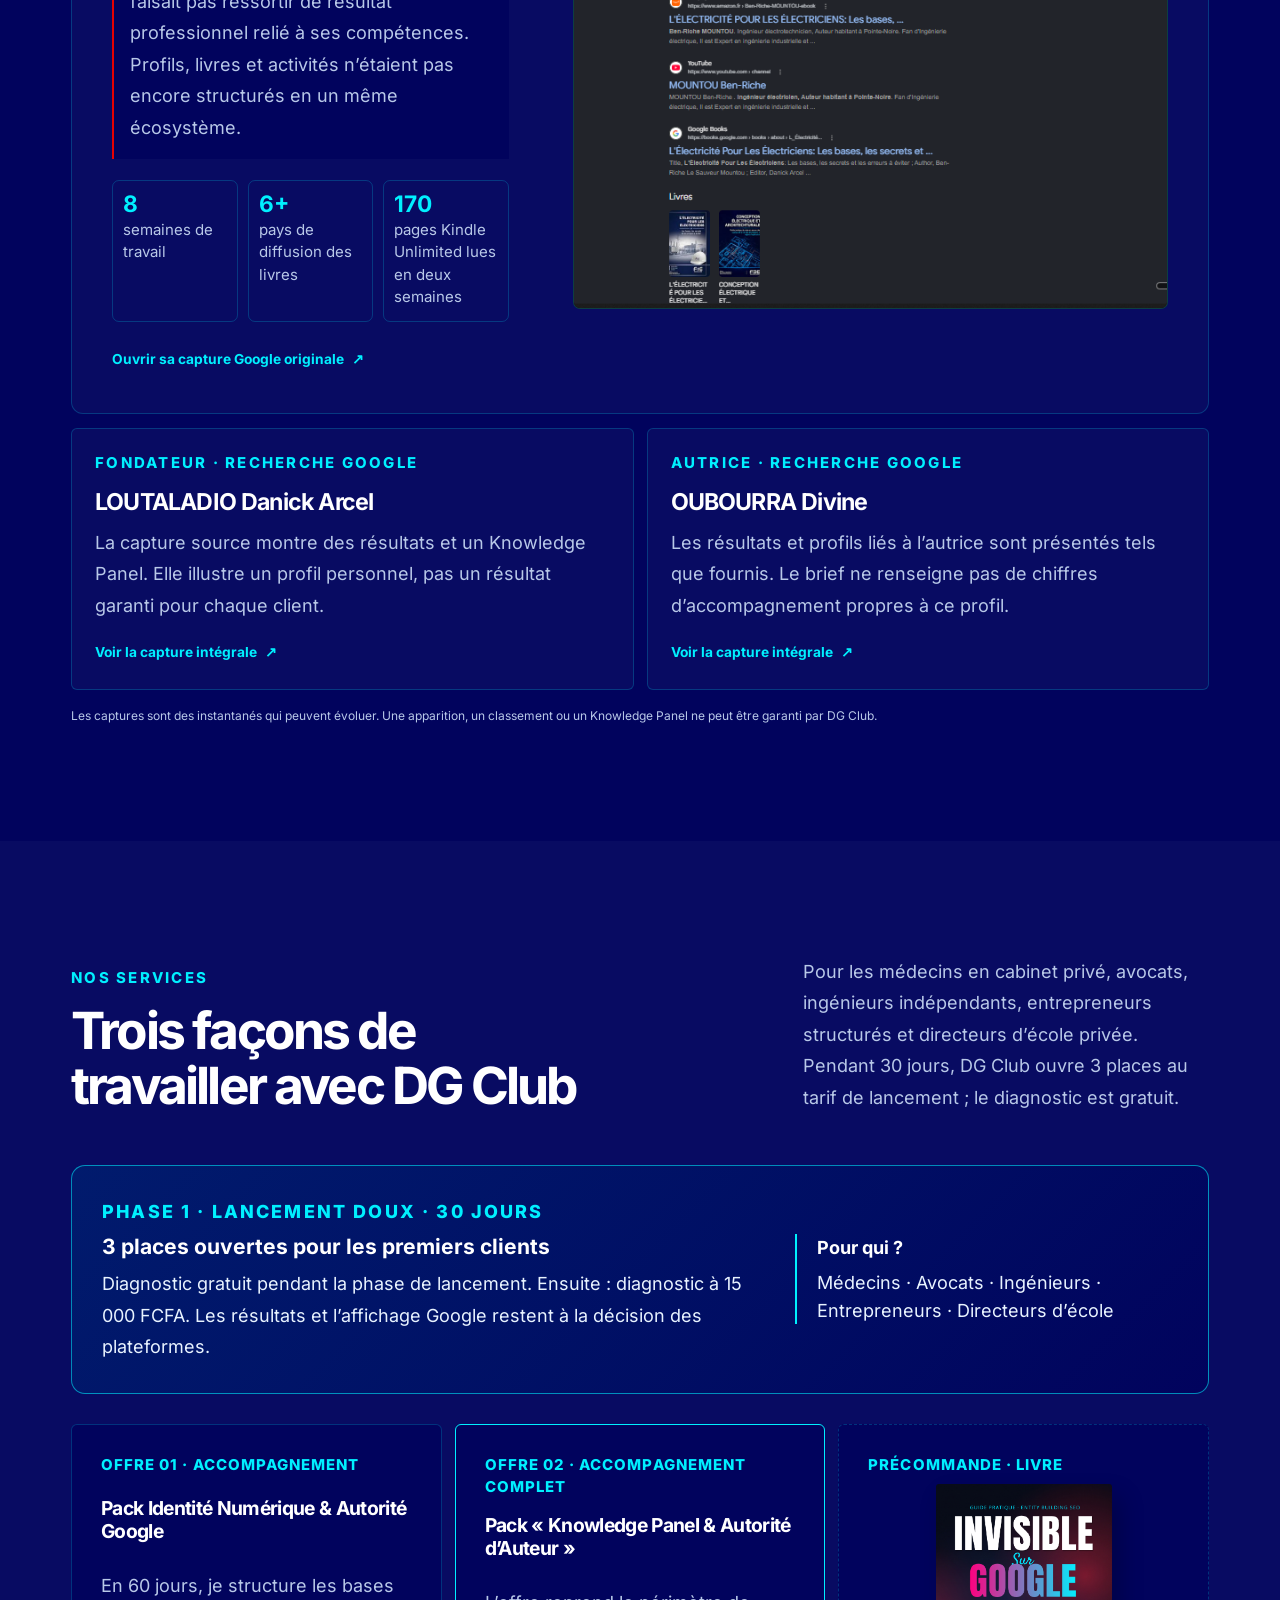
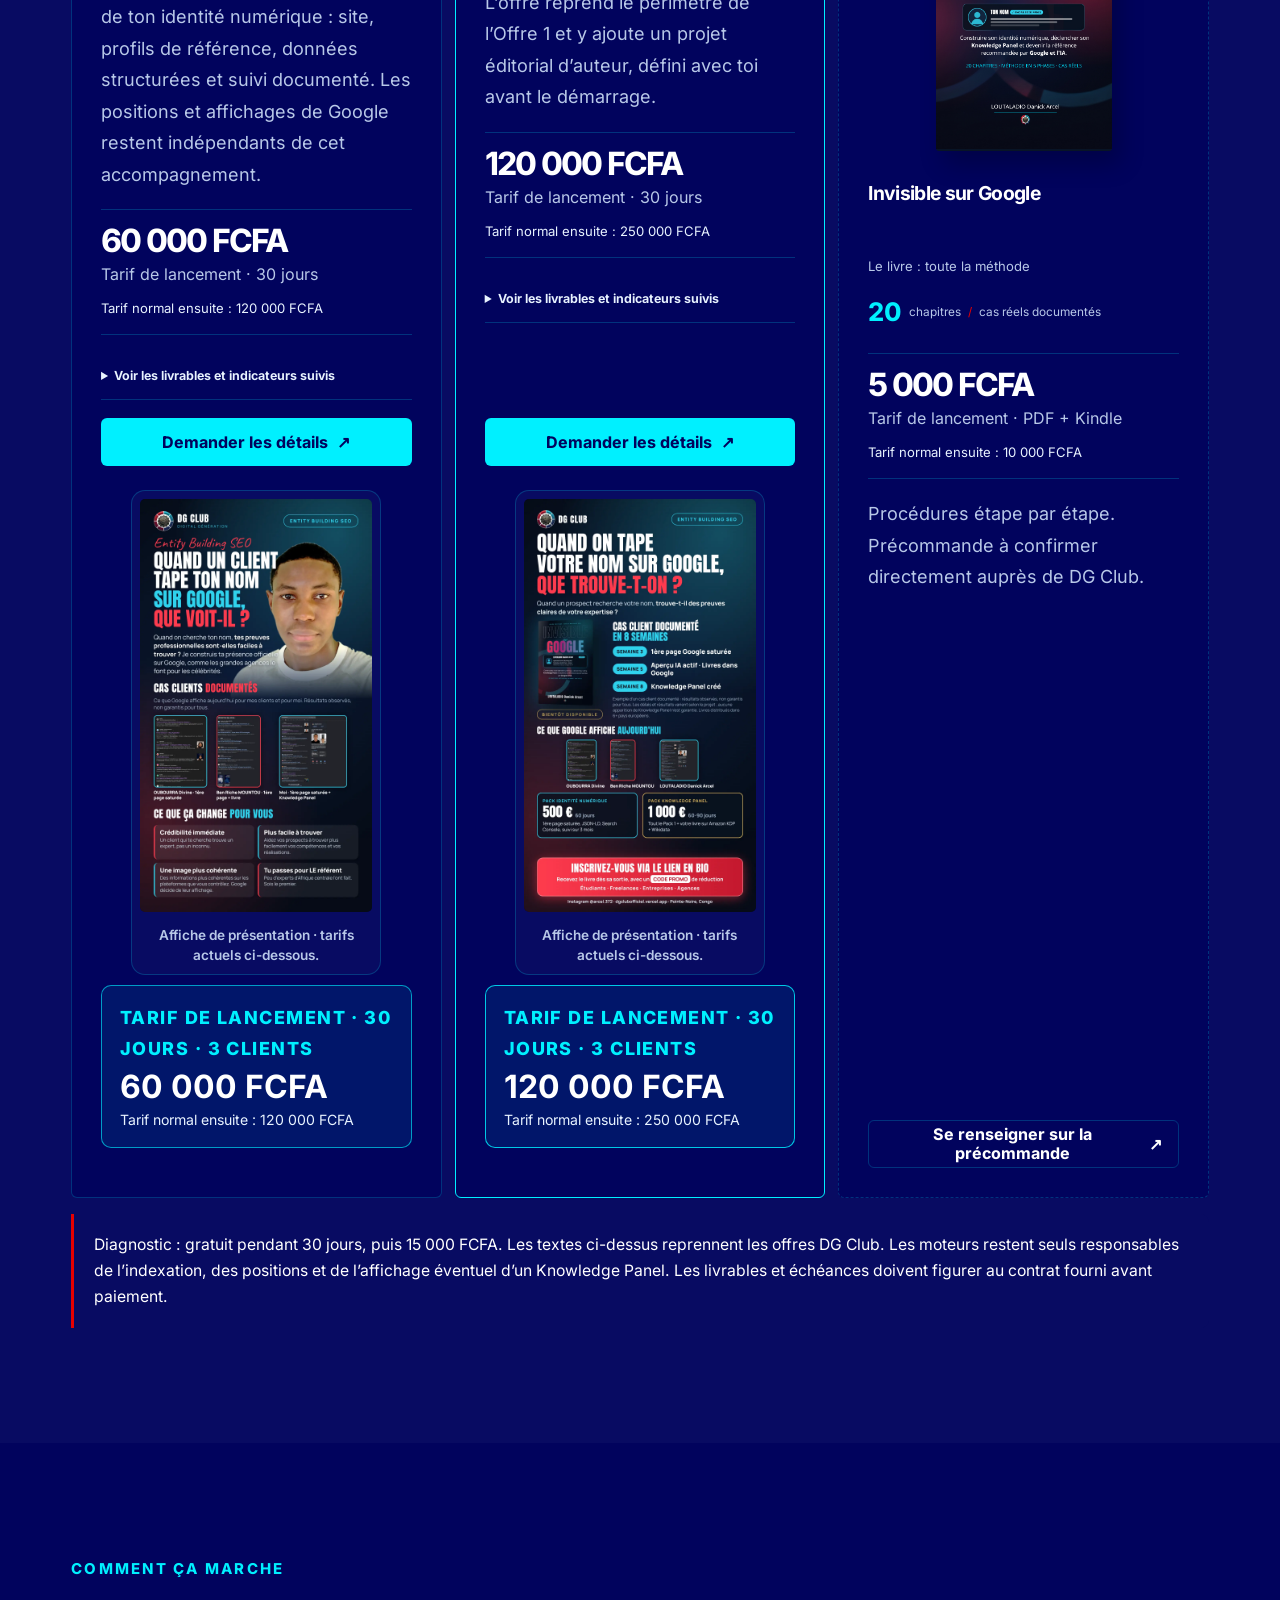
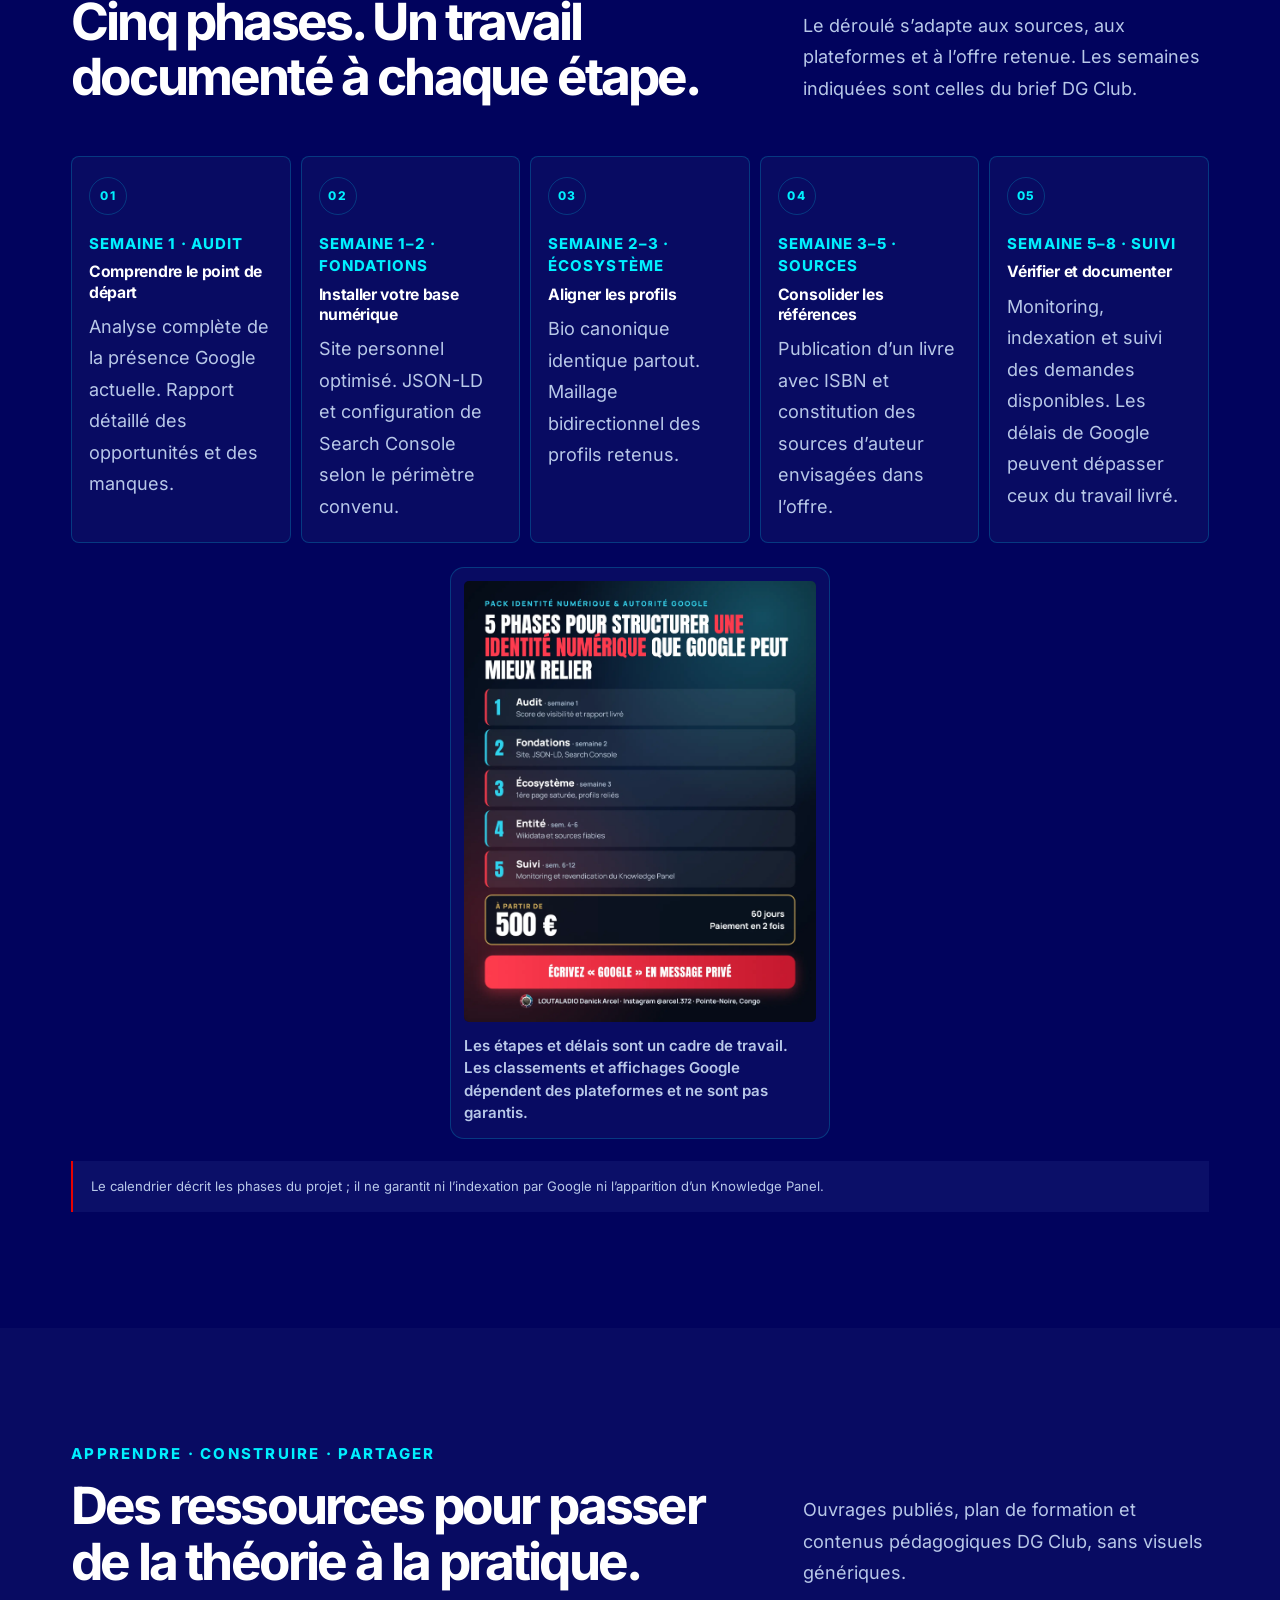
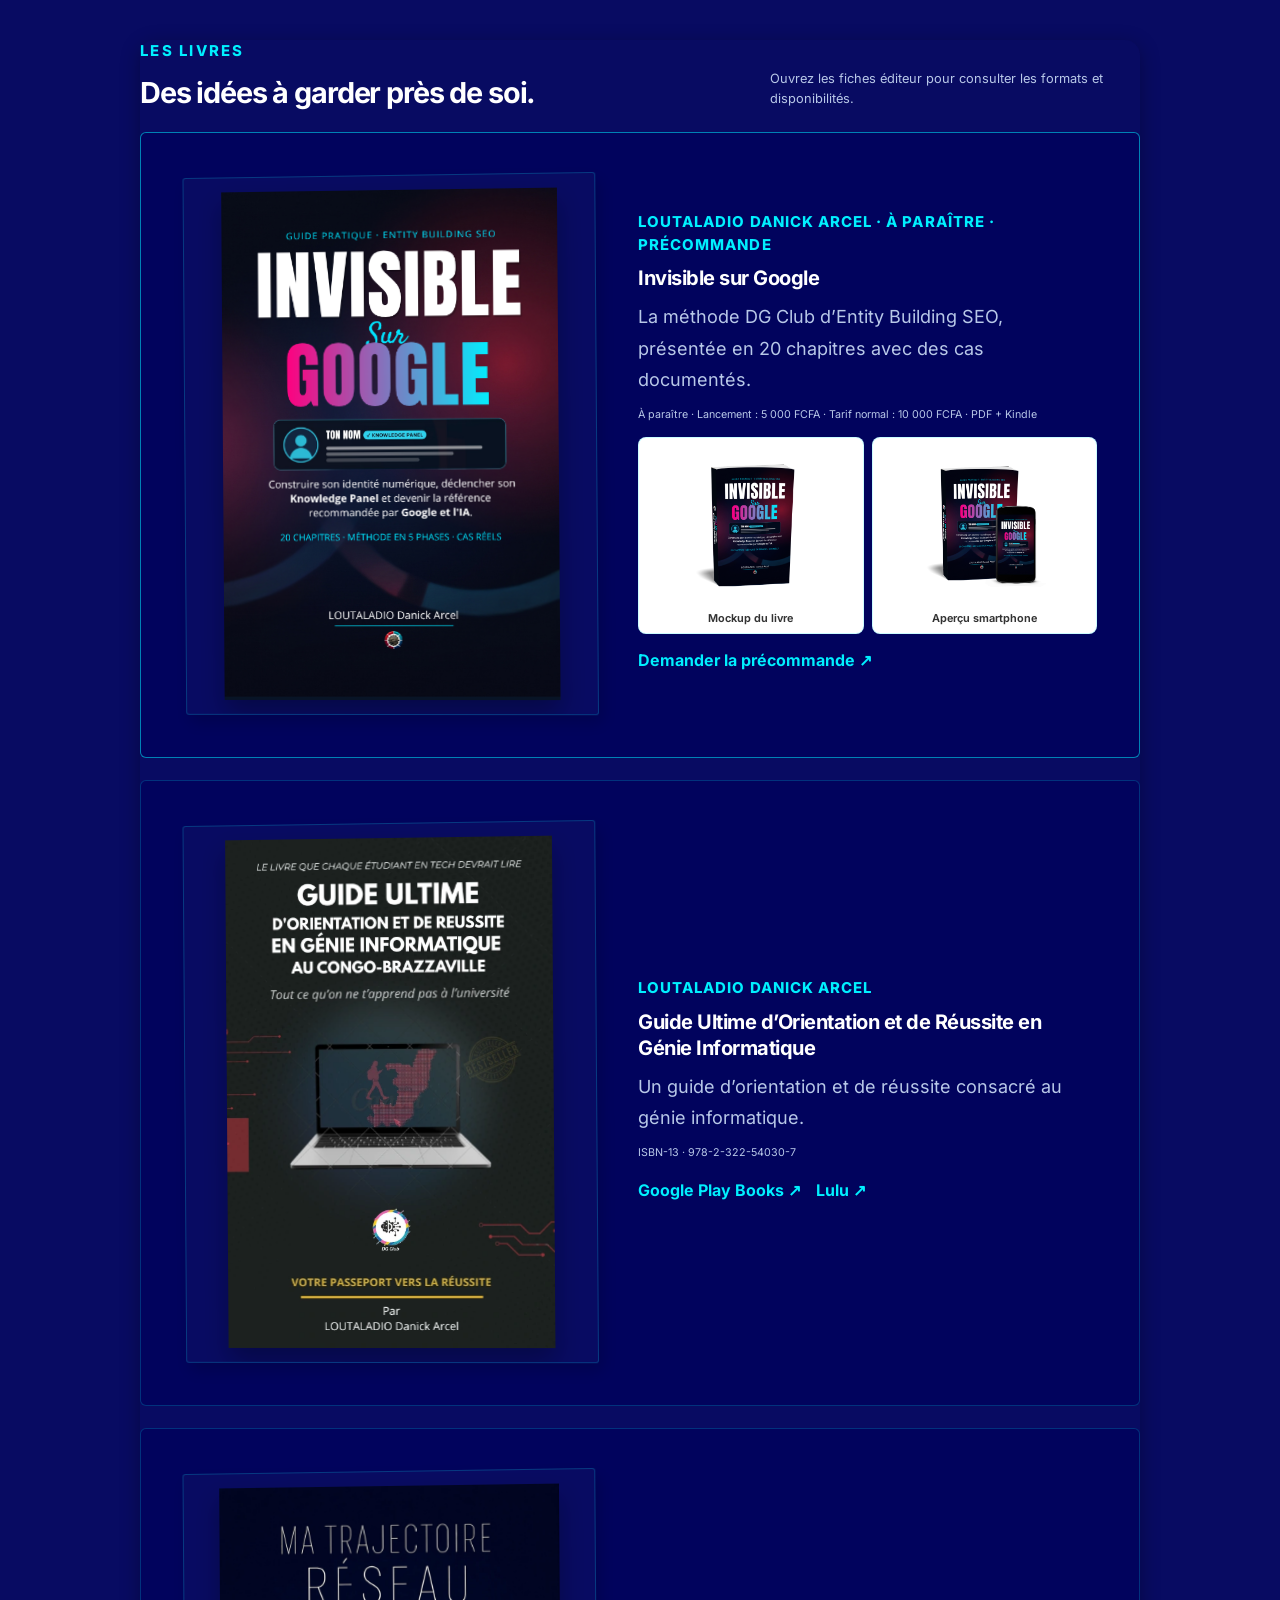
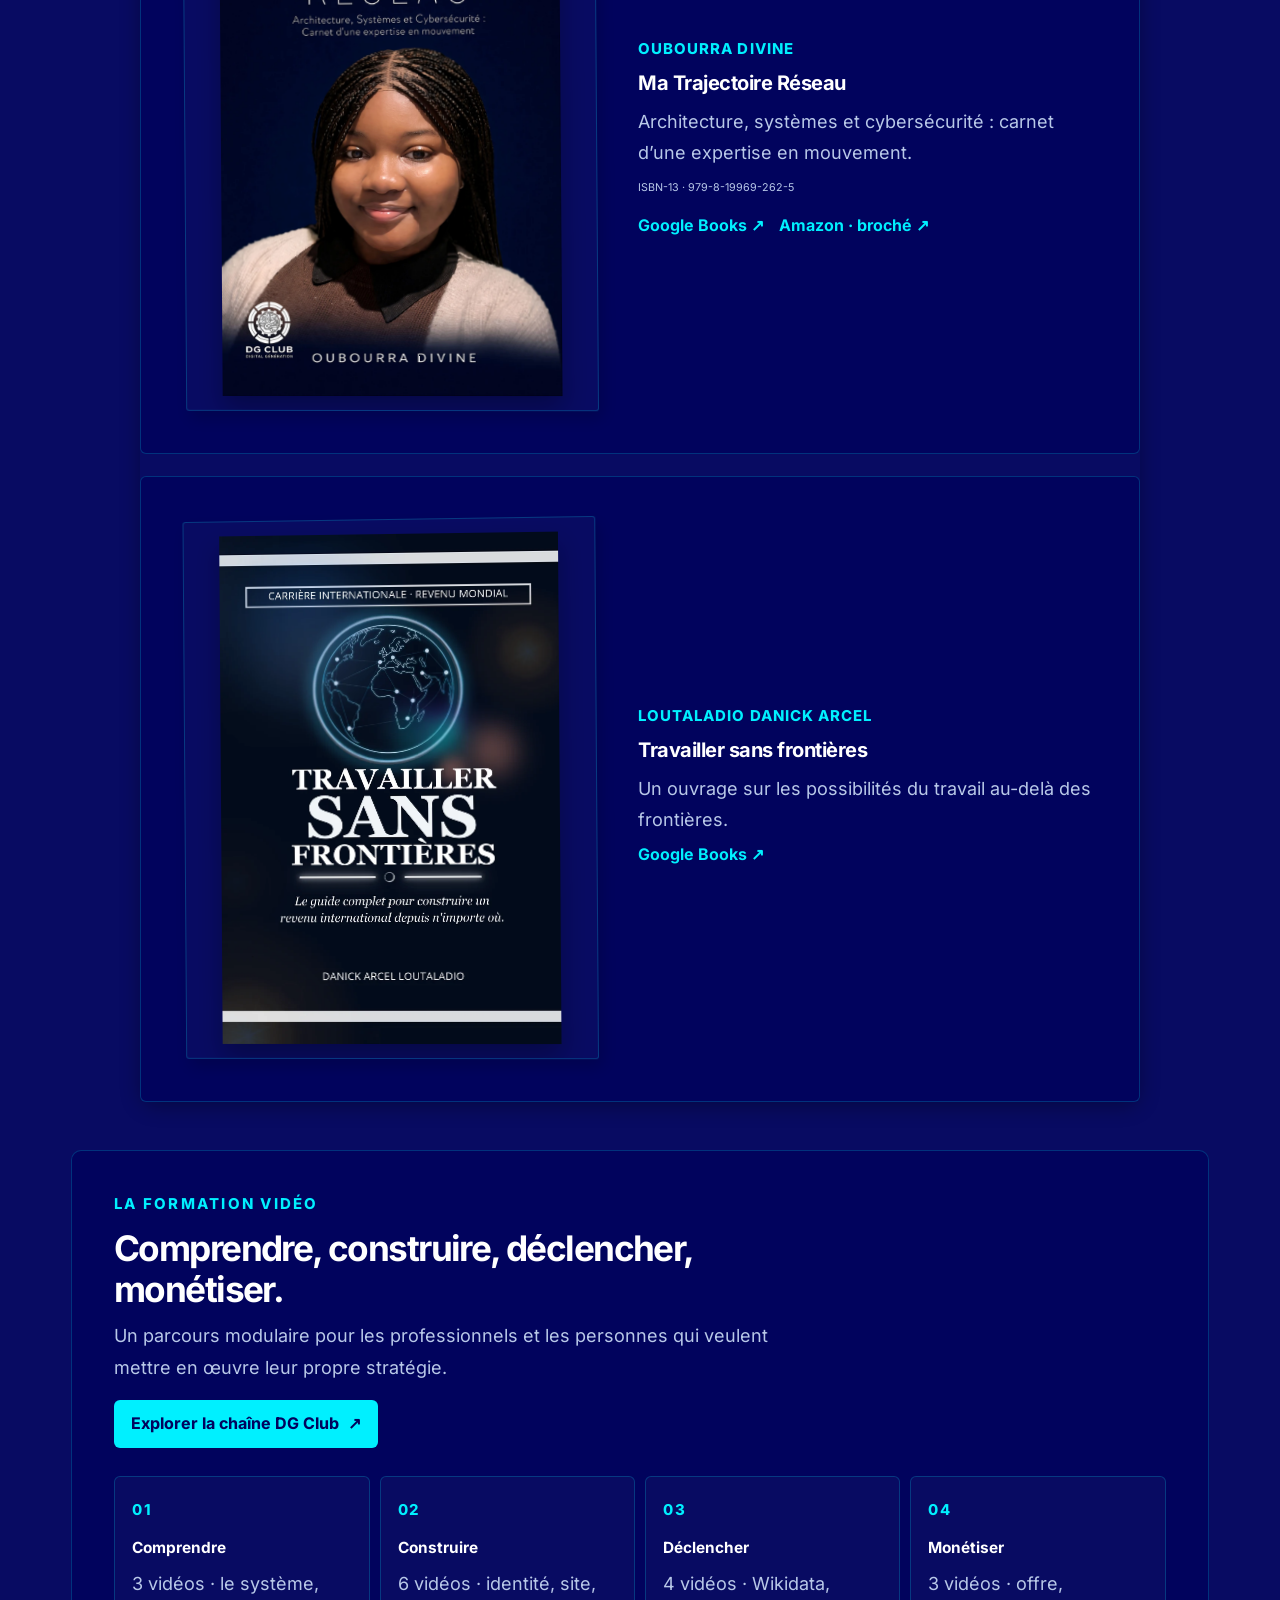
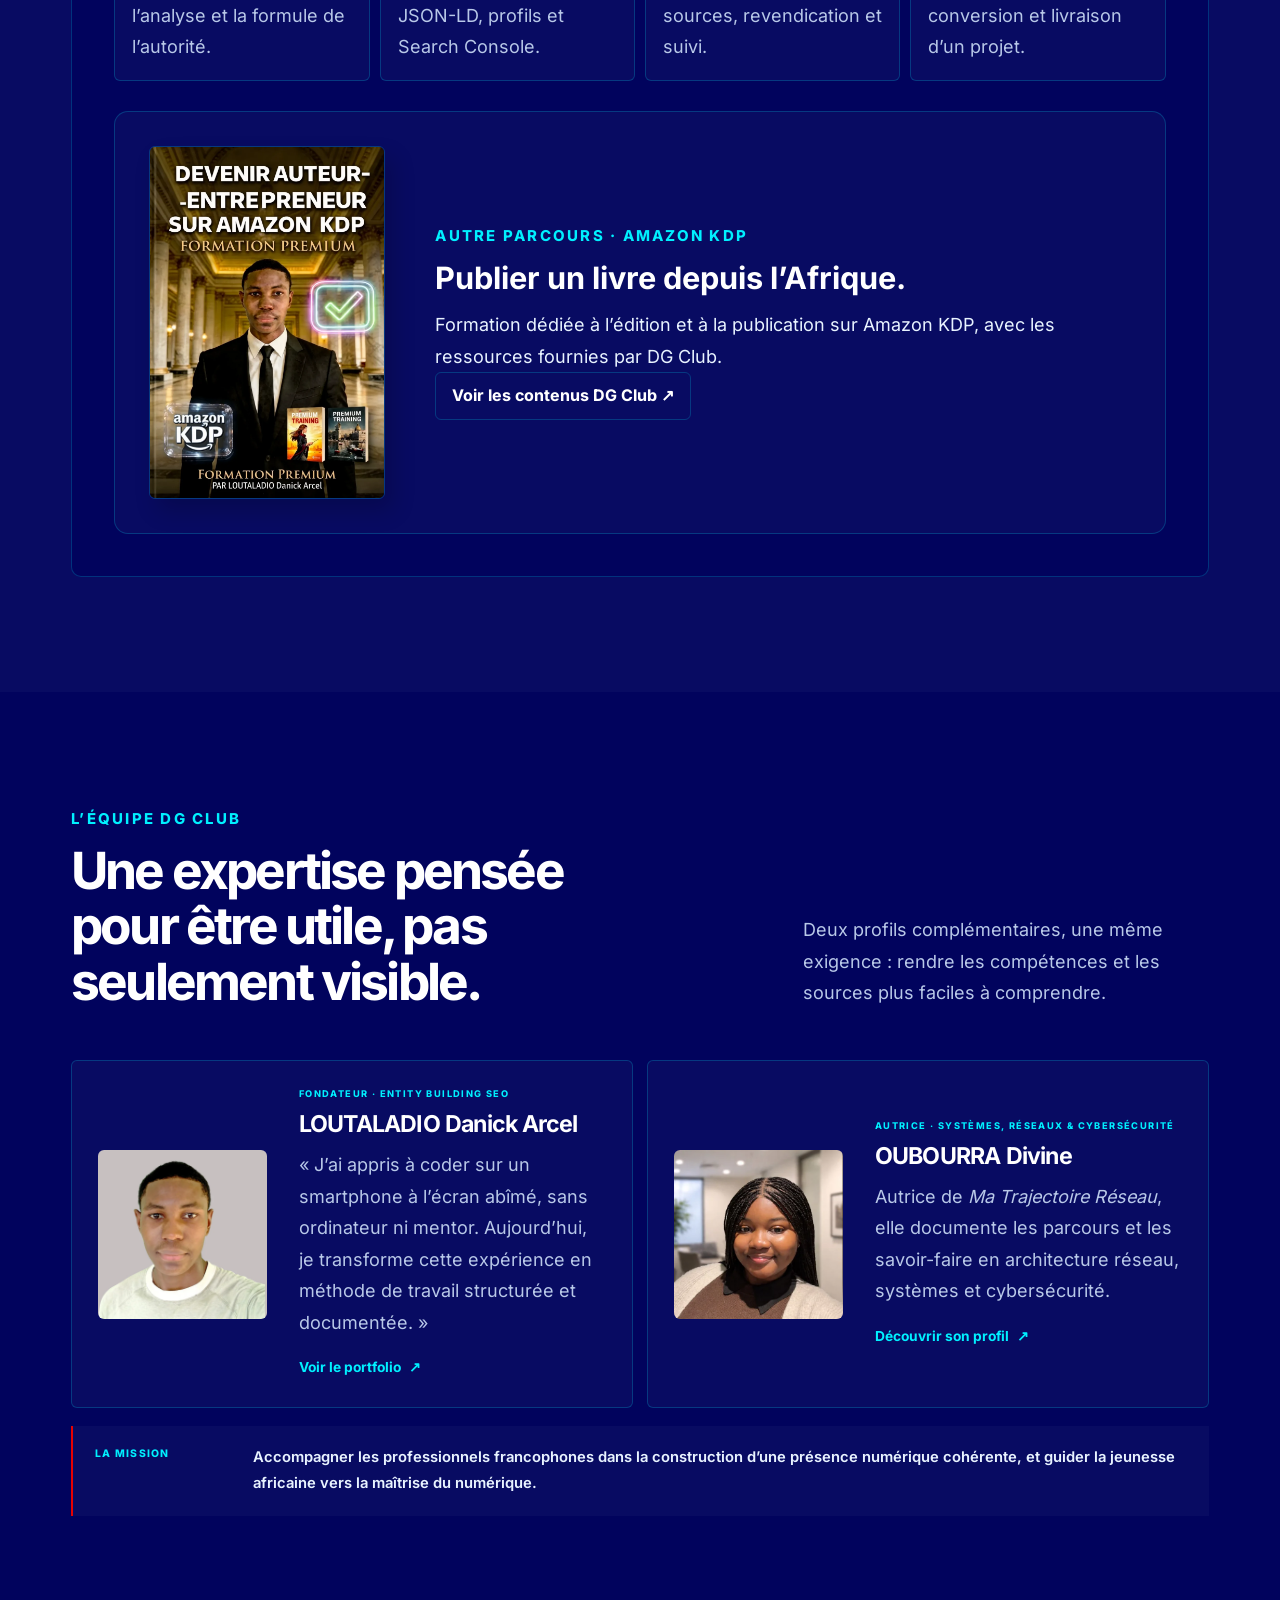
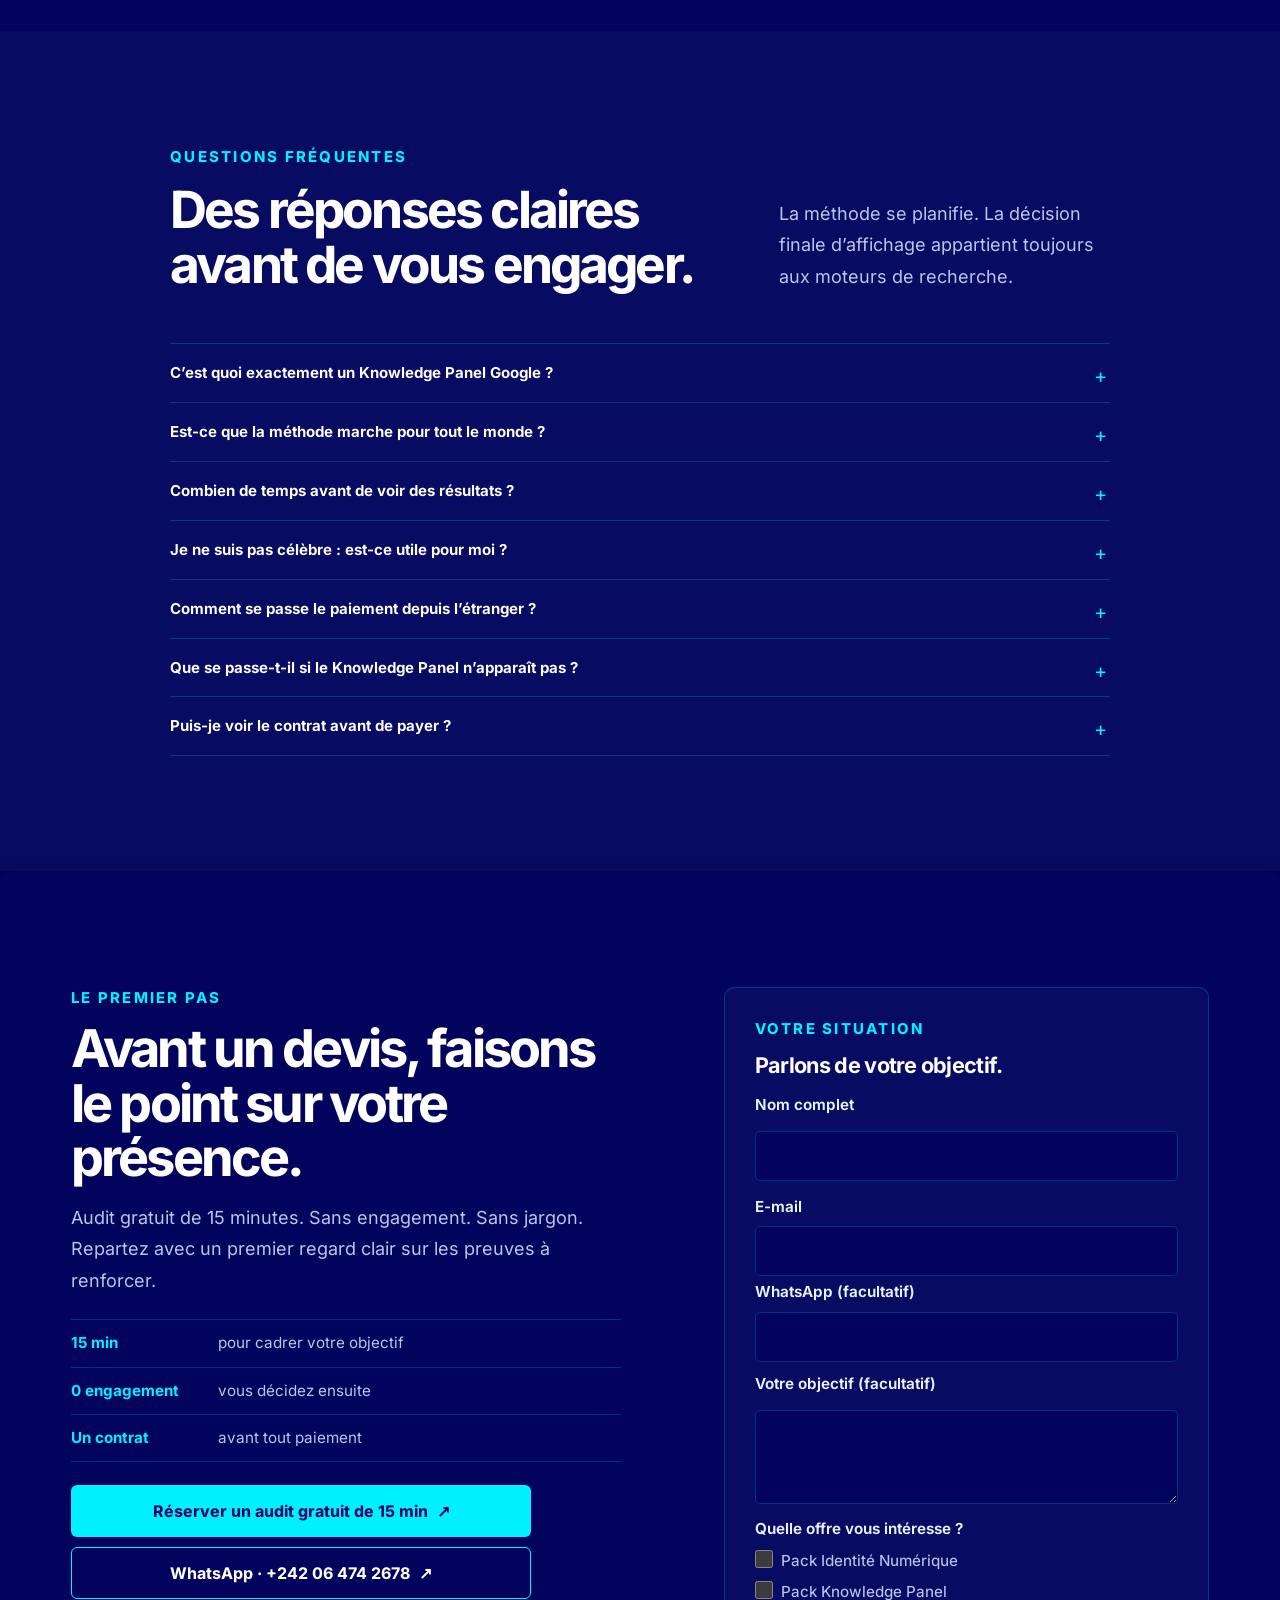
==== commit 6f5d6383: "Correct Invisible sur Google launch price" ====
--- a/index.html
+++ b/index.html
@@ -318,7 +318,7 @@
             <h3>Invisible sur Google</h3>
             <p class="offer-book-subtitle">Le livre : toute la méthode</p>
             <div class="book-teaser"><span class="teaser-index">20</span><span>chapitres</span><span class="teaser-separator" aria-hidden="true">/</span><span>cas réels documentés</span></div>
-            <div class="offer-price"><strong>30 €</strong><span>Version numérique PDF + Kindle</span></div>
+            <div class="offer-price"><strong>5 000 FCFA</strong><span>Tarif de lancement · PDF + Kindle</span><small>Tarif normal ensuite : 10 000 FCFA</small></div>
             <p class="offer-book-note">Procédures étape par étape. Précommande à confirmer directement auprès de DG Club.</p>
             <a class="button button--outline offer-action" href="https://wa.me/242064742678?text=Bonjour%20DG%20Club%2C%20je%20souhaite%20en%20savoir%20plus%20sur%20la%20pr%C3%A9commande%20du%20livre%20Invisible%20sur%20Google." target="_blank" rel="noopener noreferrer">Se renseigner sur la précommande <span aria-hidden="true">↗</span></a>
           </article>
@@ -350,7 +350,7 @@
           <div class="book-grid">
             <article class="book-card book-card--feature" data-reveal id="invisible">
               <a class="book-visual" href="#invisible" aria-label="Revenir à la fiche du livre Invisible sur Google"><img src="assets/optimized/book-invisible-sur-google-cover-2026.png" alt="Nouvelle couverture de Invisible sur Google, par LOUTALADIO Danick Arcel" width="585" height="888" loading="lazy" decoding="async"></a>
-              <div class="book-copy"><p class="book-author">LOUTALADIO Danick Arcel · À paraître · Précommande</p><h4>Invisible sur Google</h4><p>La méthode DG Club d’Entity Building SEO, présentée en 20 chapitres avec des cas documentés.</p><p class="book-id">À paraître · Version numérique PDF + Kindle · 30 €</p><div class="book-mockups" role="group" aria-label="Aperçus de Invisible sur Google"><figure><img src="assets/optimized/book-invisible-sur-google-mockup-2026.png" alt="Mockup du livre Invisible sur Google" width="1500" height="1150" loading="lazy" decoding="async"><figcaption>Mockup du livre</figcaption></figure><figure><img src="assets/optimized/book-invisible-sur-google-smartphone-2026.png" alt="Aperçu de Invisible sur Google sur smartphone" width="1600" height="1174" loading="lazy" decoding="async"><figcaption>Aperçu smartphone</figcaption></figure></div><div class="book-links"><a href="https://wa.me/242064742678?text=Bonjour%20DG%20Club%2C%20je%20souhaite%20me%20renseigner%20sur%20la%20pr%C3%A9commande%20du%20livre%20Invisible%20sur%20Google." target="_blank" rel="noopener noreferrer">Demander la précommande ↗</a></div></div>
+              <div class="book-copy"><p class="book-author">LOUTALADIO Danick Arcel · À paraître · Précommande</p><h4>Invisible sur Google</h4><p>La méthode DG Club d’Entity Building SEO, présentée en 20 chapitres avec des cas documentés.</p><p class="book-id">À paraître · Lancement : 5 000 FCFA · Tarif normal : 10 000 FCFA · PDF + Kindle</p><div class="book-mockups" role="group" aria-label="Aperçus de Invisible sur Google"><figure><img src="assets/optimized/book-invisible-sur-google-mockup-2026.png" alt="Mockup du livre Invisible sur Google" width="1500" height="1150" loading="lazy" decoding="async"><figcaption>Mockup du livre</figcaption></figure><figure><img src="assets/optimized/book-invisible-sur-google-smartphone-2026.png" alt="Aperçu de Invisible sur Google sur smartphone" width="1600" height="1174" loading="lazy" decoding="async"><figcaption>Aperçu smartphone</figcaption></figure></div><div class="book-links"><a href="https://wa.me/242064742678?text=Bonjour%20DG%20Club%2C%20je%20souhaite%20me%20renseigner%20sur%20la%20pr%C3%A9commande%20du%20livre%20Invisible%20sur%20Google." target="_blank" rel="noopener noreferrer">Demander la précommande ↗</a></div></div>
             </article>
             <article class="book-card" data-reveal>
               <a class="book-visual" href="https://play.google.com/store/books/details/Guide_Ultime_d_Orientation_et_de_R%C3%A9ussite_en_G%C3%A9nie?id=-NegEQAAQBAJ" target="_blank" rel="noopener noreferrer" aria-label="Consulter le Guide Ultime sur Google Play Books"><img src="assets/optimized/book-guide-ultime.webp" alt="Couverture du Guide Ultime d’Orientation et de Réussite en Génie Informatique" width="512" height="800" loading="lazy" decoding="async"></a>
